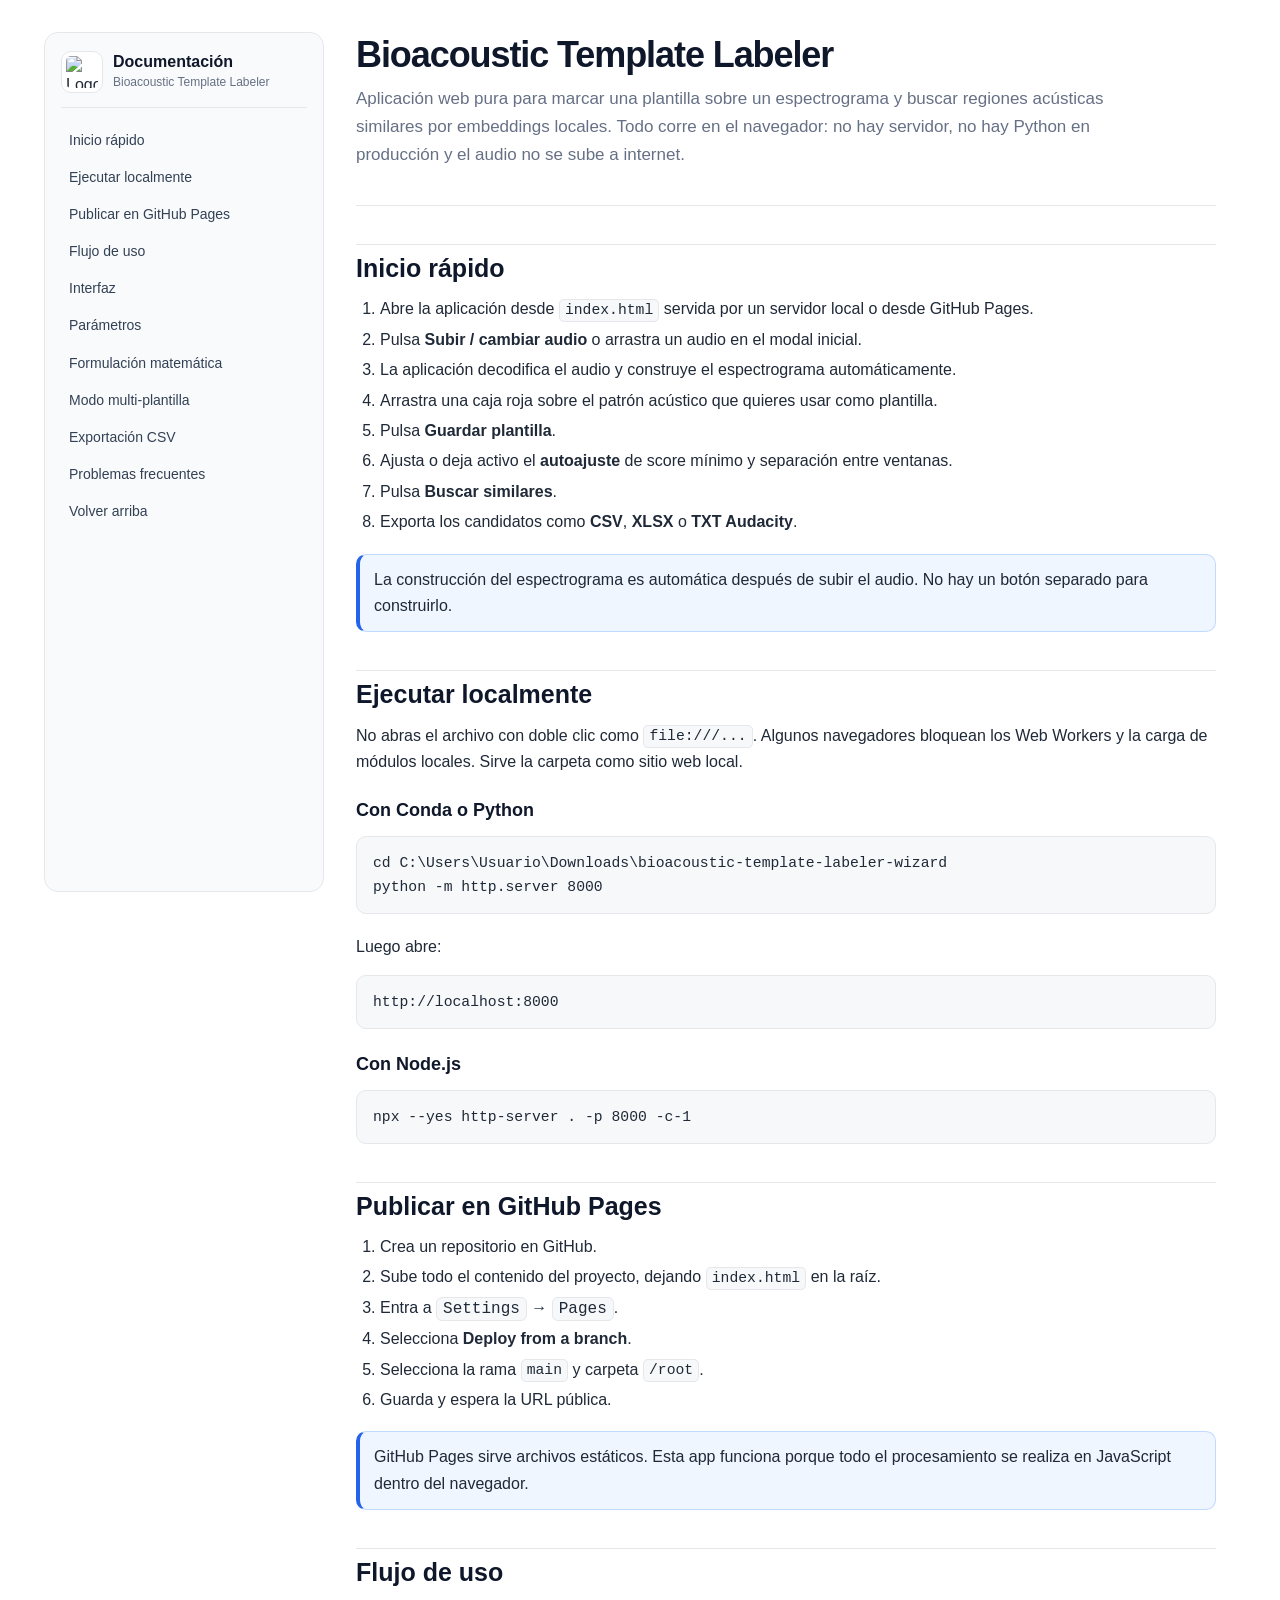
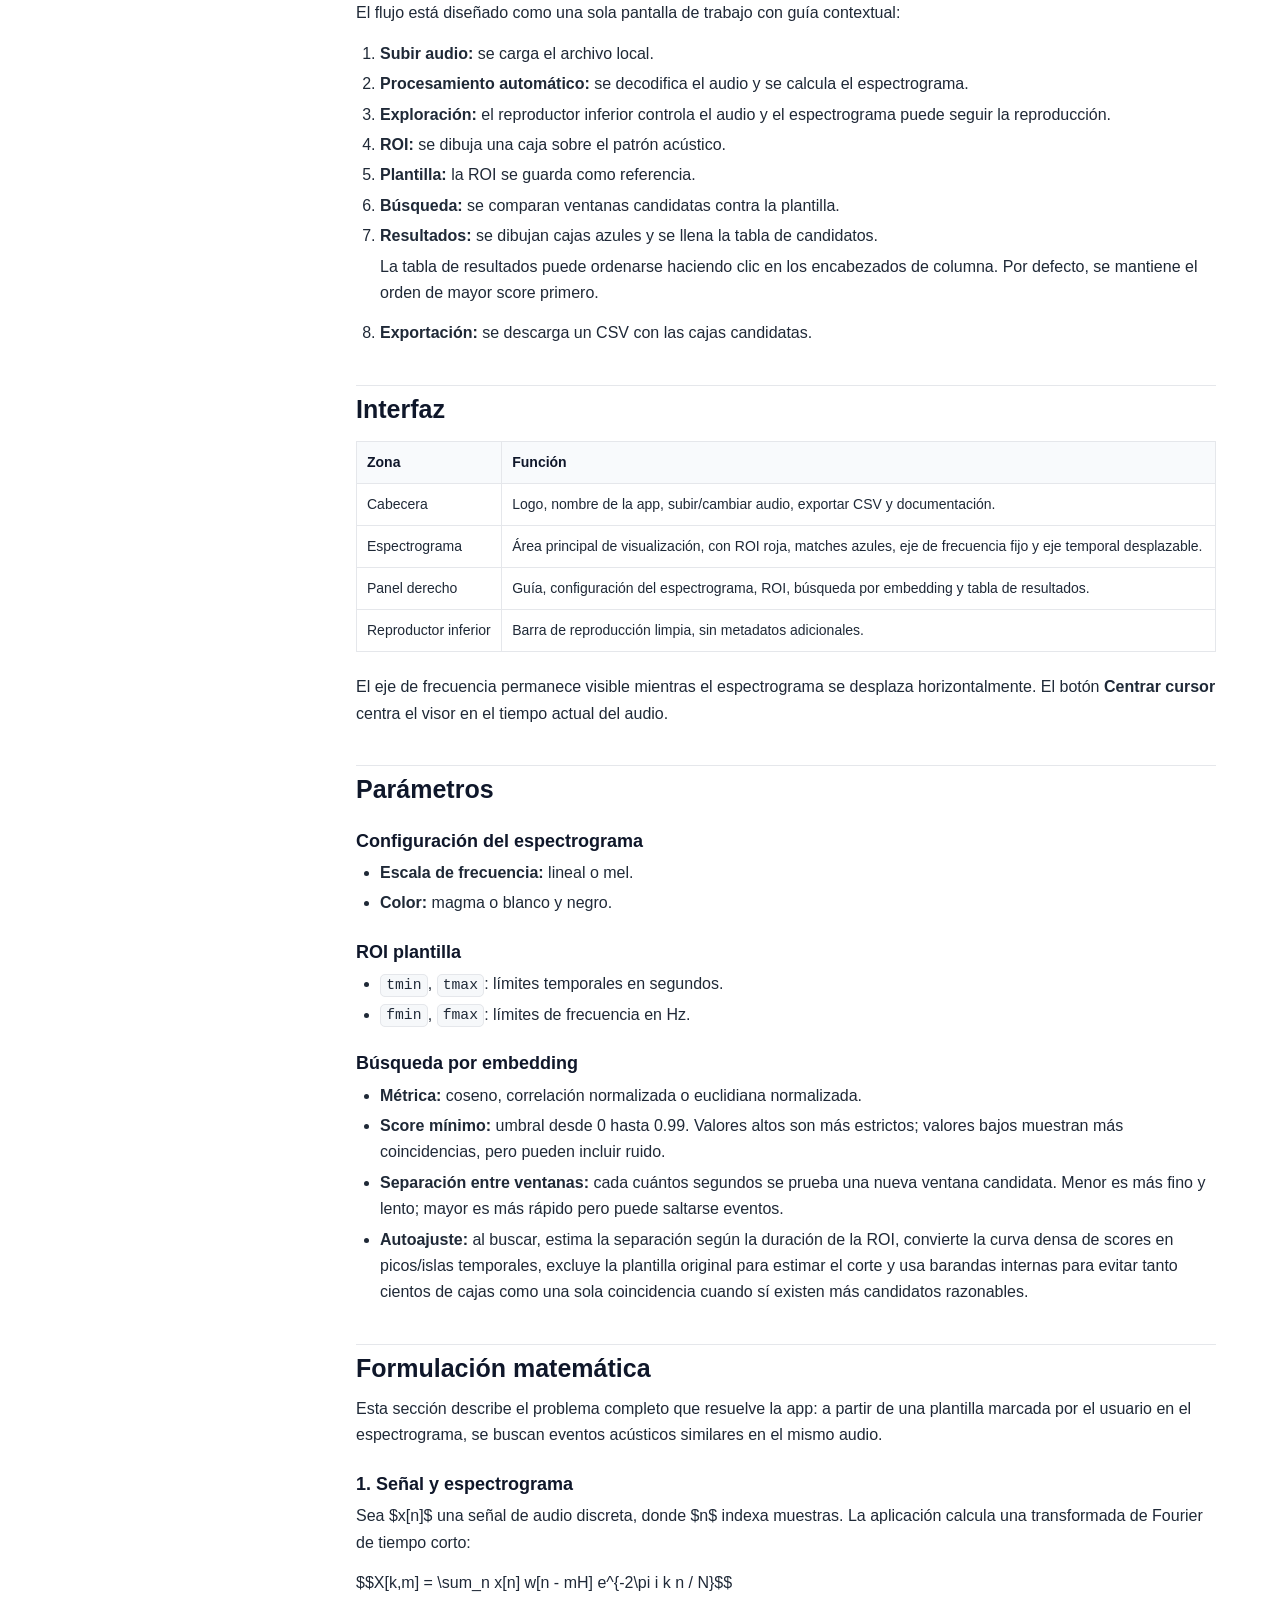
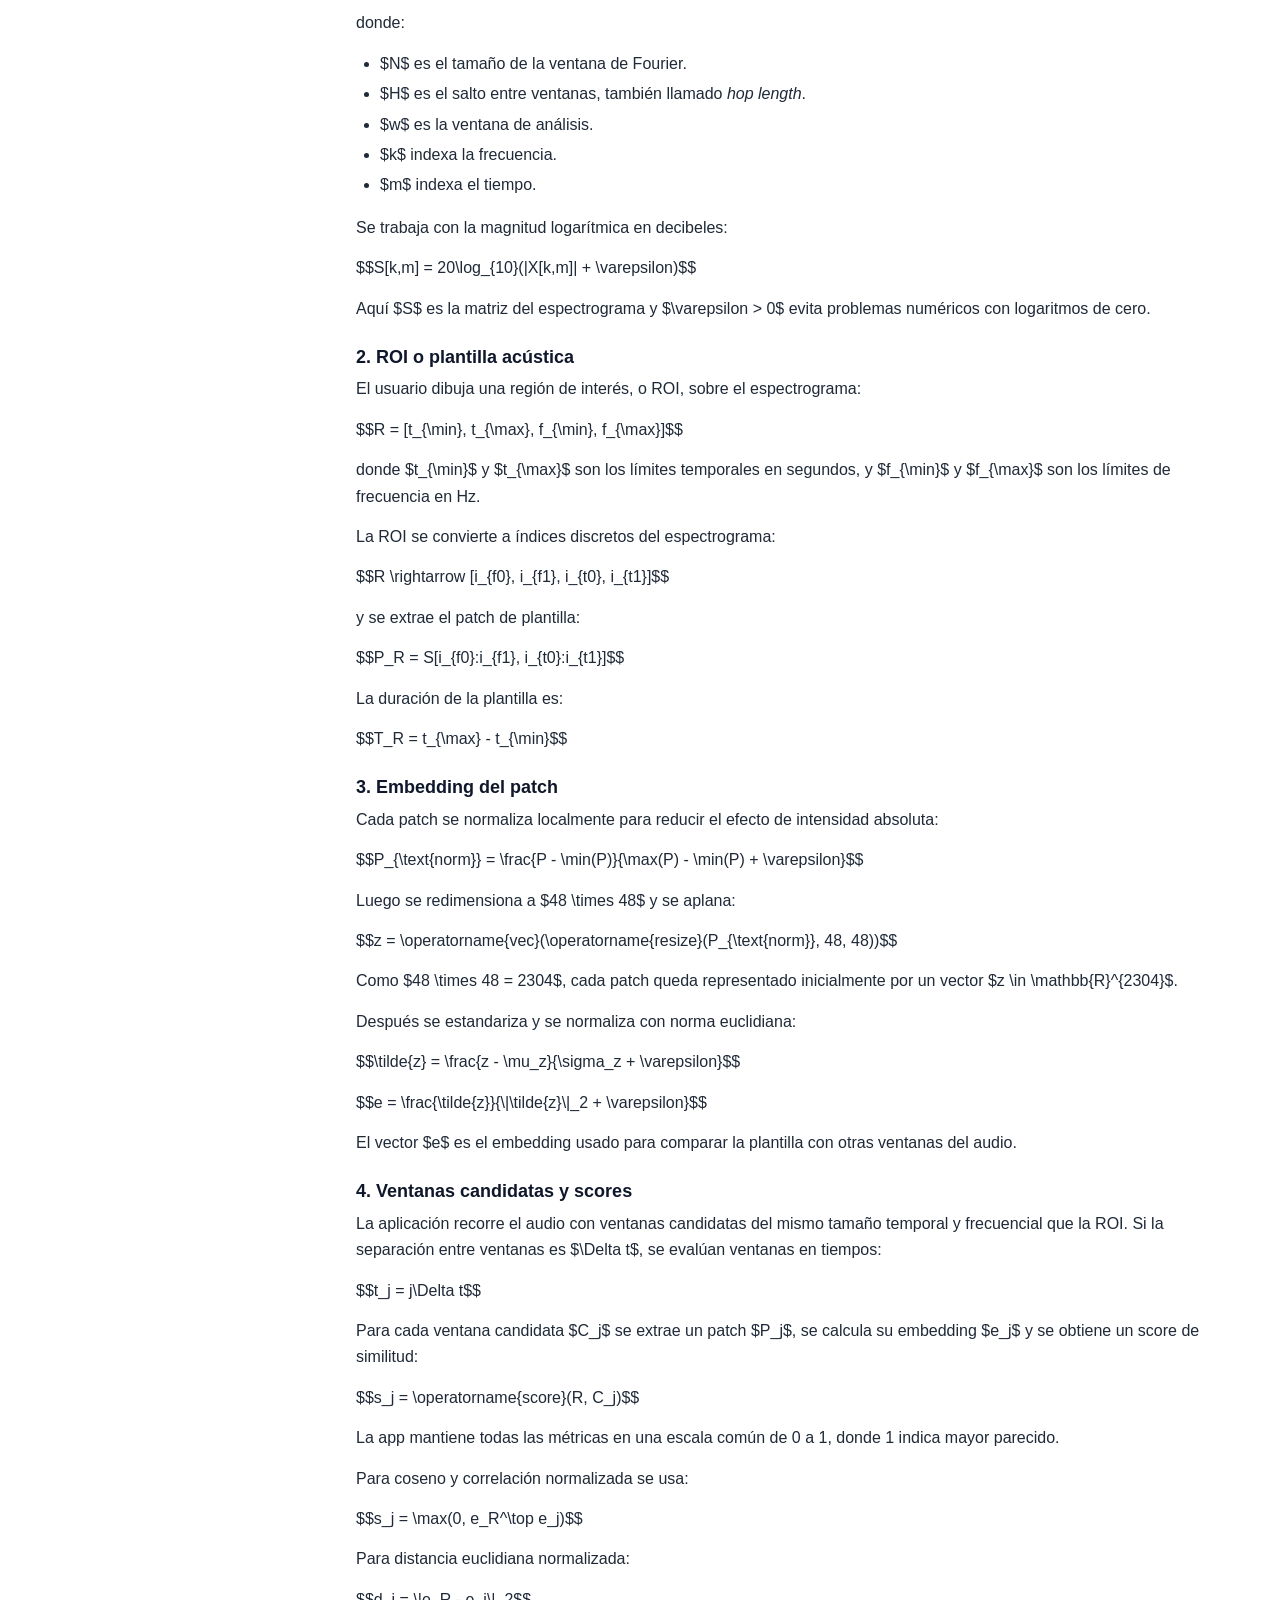
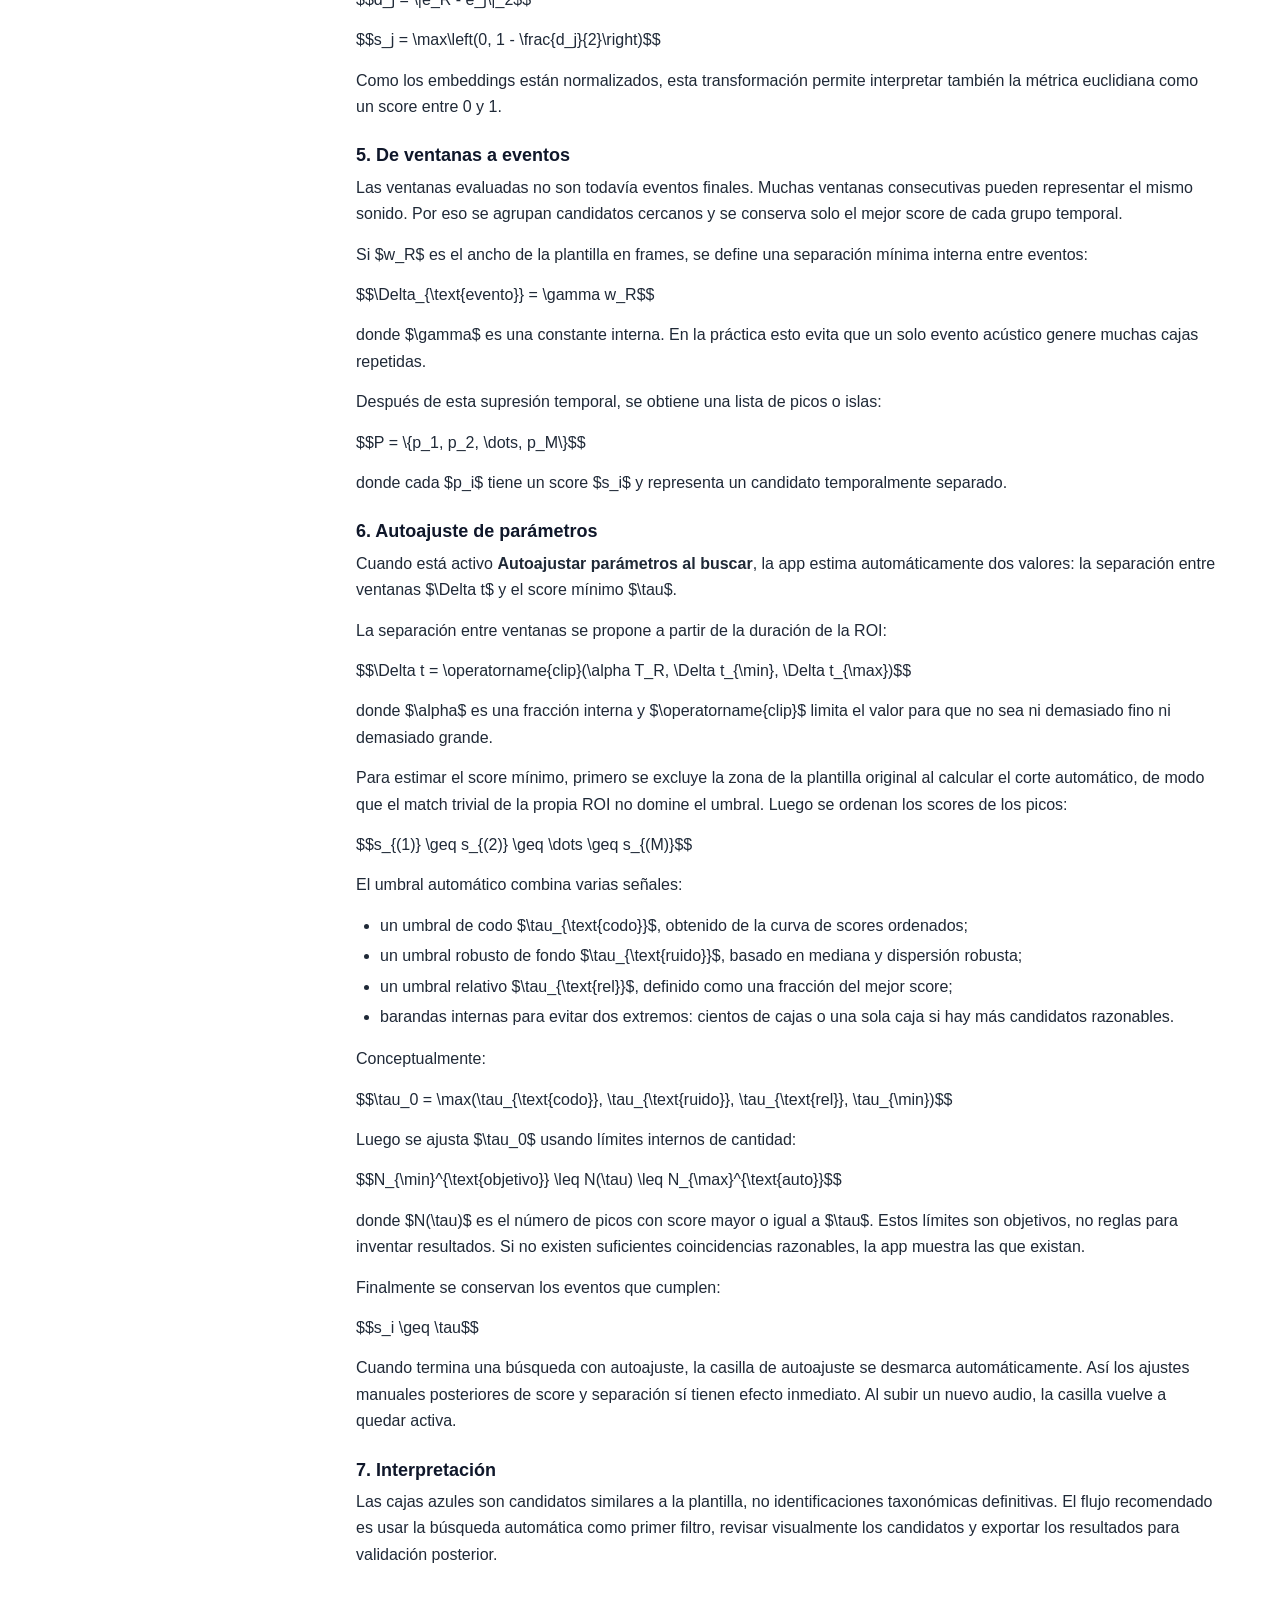
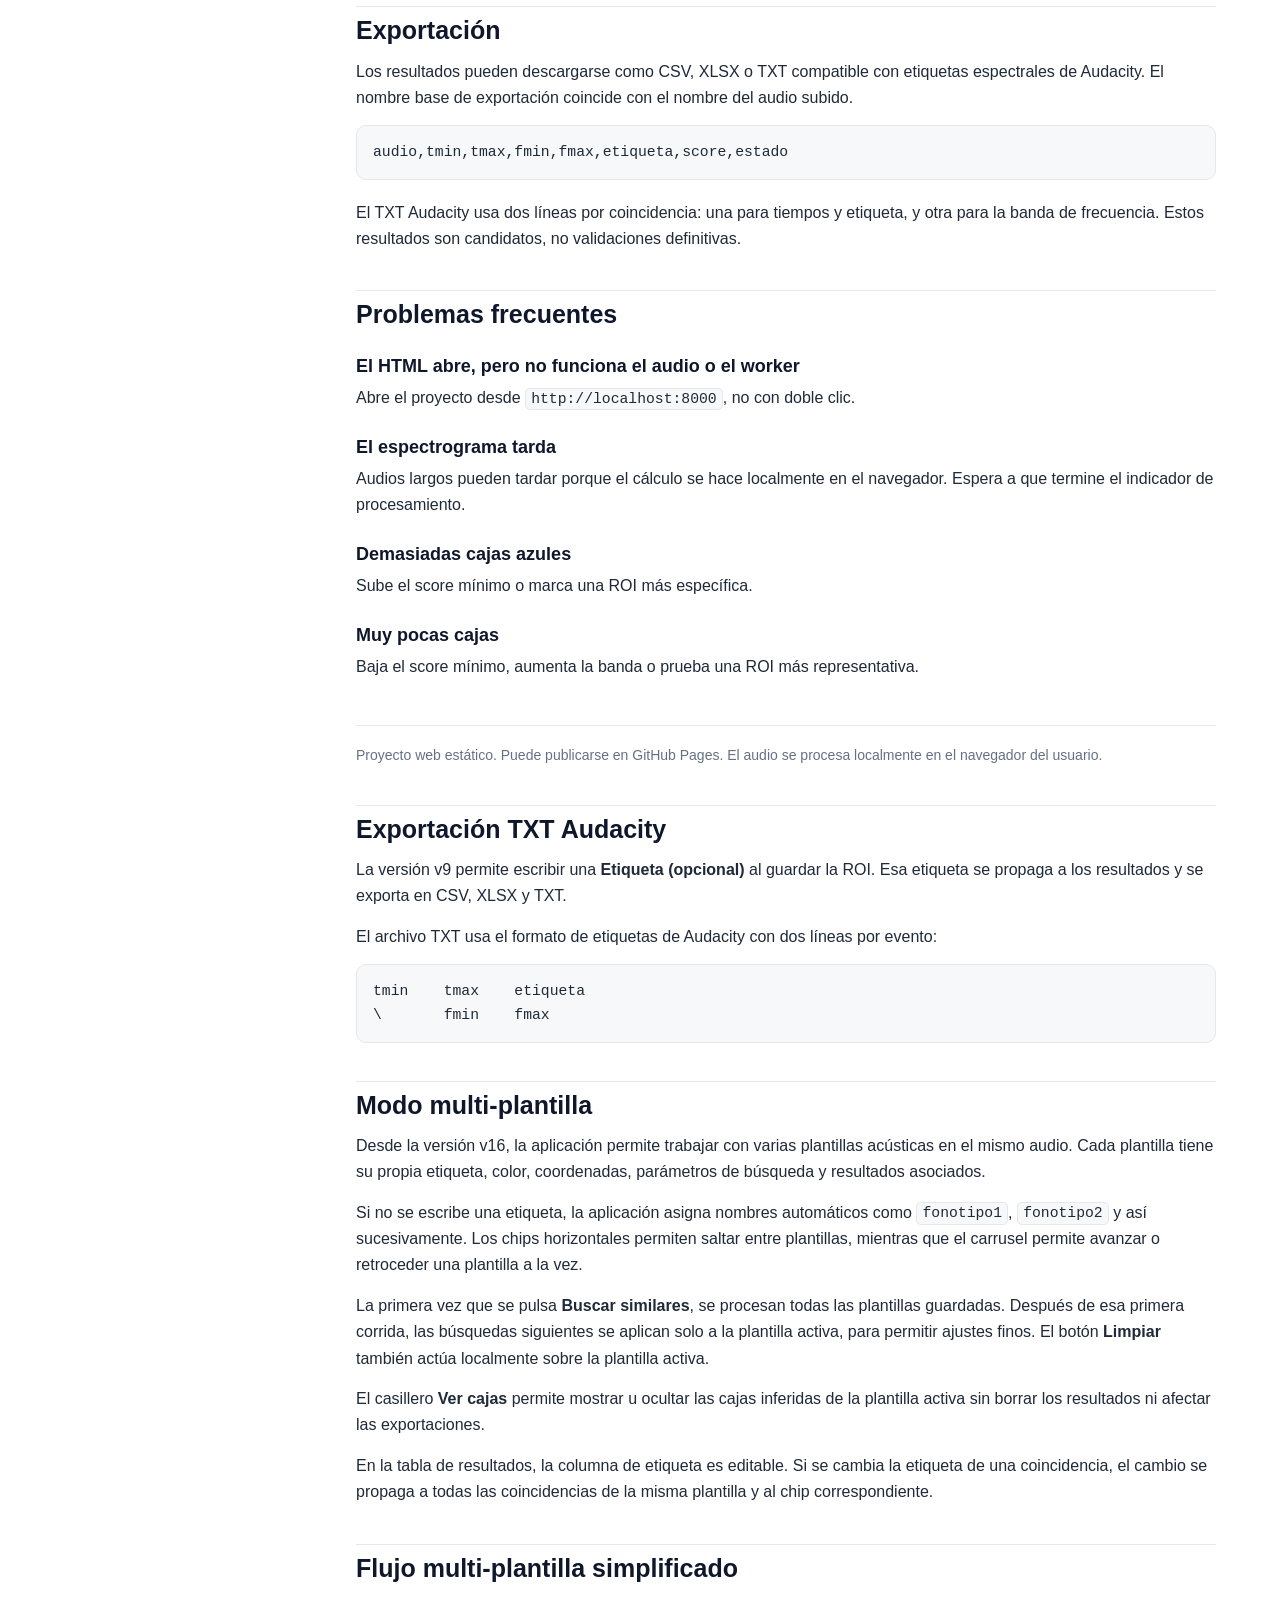
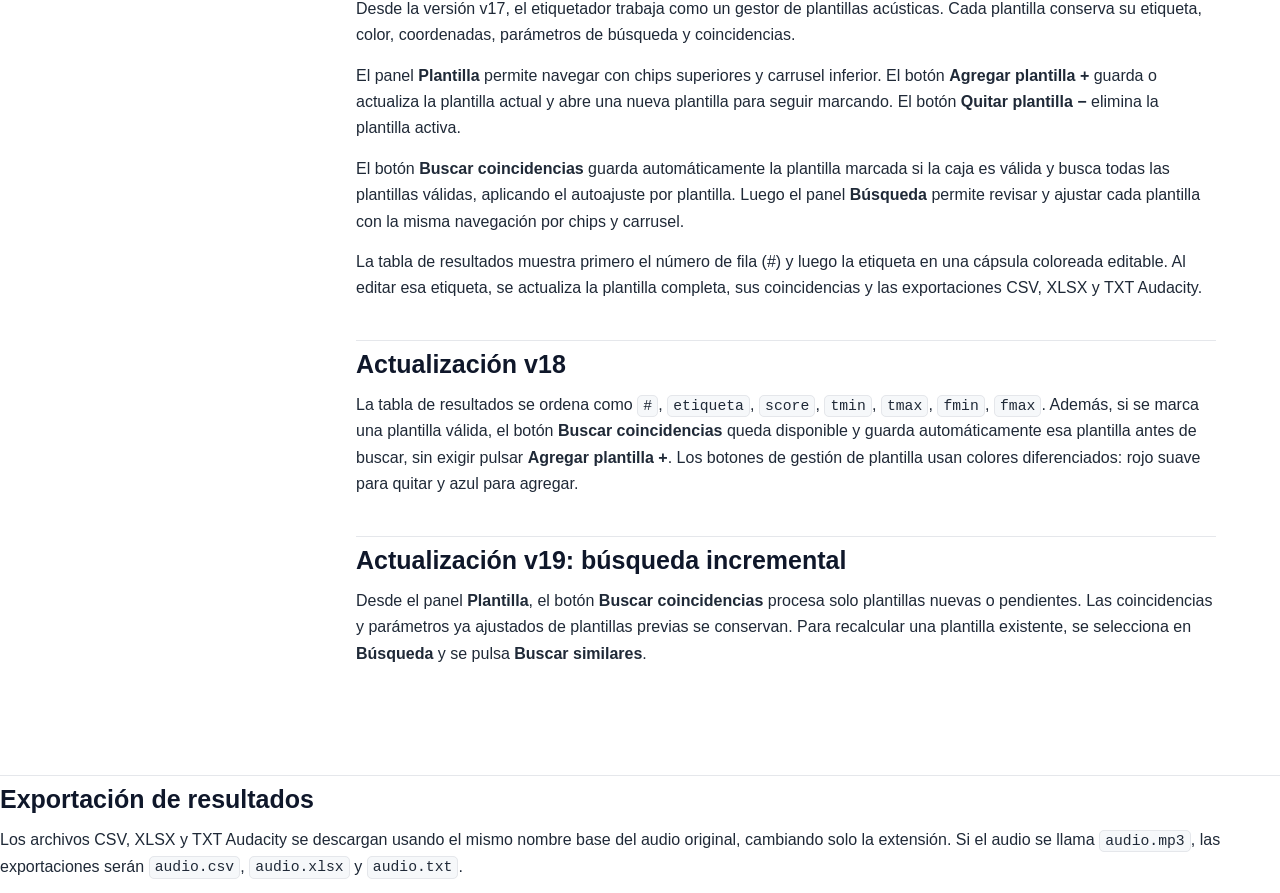
==== documentacion.html @ 29bca34f "Add files via upload Mejora multi-plantilla, exportación y flujo de búsqueda  - Se agrega soporte " ====
<!doctype html>
<html lang="es">
<head>
  <meta charset="utf-8" />
  <meta name="viewport" content="width=device-width, initial-scale=1" />
  <title>Documentación · Bioacoustic Template Labeler</title>
  <style>
    :root {
      --bg: #ffffff;
      --paper: #ffffff;
      --text: #1f2937;
      --muted: #667085;
      --border: #e5e7eb;
      --soft: #f8fafc;
      --code: #f6f8fa;
      --primary: #2563eb;
      --heading: #0f172a;
      --sidebar: #f9fafb;
    }
    * { box-sizing: border-box; }
    html { scroll-behavior: smooth; }
    body {
      margin: 0;
      background: var(--bg);
      color: var(--text);
      font-family: -apple-system, BlinkMacSystemFont, "Segoe UI", Roboto, Helvetica, Arial, sans-serif;
      line-height: 1.65;
    }
    .layout {
      display: grid;
      grid-template-columns: 280px minmax(0, 860px);
      gap: 32px;
      max-width: 1240px;
      margin: 0 auto;
      padding: 32px 24px 56px;
    }
    aside {
      position: sticky;
      top: 20px;
      align-self: start;
      height: calc(100vh - 40px);
      overflow: auto;
      background: var(--sidebar);
      border: 1px solid var(--border);
      border-radius: 14px;
      padding: 18px 16px;
    }
    aside .logo {
      display: flex;
      align-items: center;
      gap: 10px;
      padding-bottom: 14px;
      border-bottom: 1px solid var(--border);
      margin-bottom: 14px;
    }
    aside img { width: 42px; height: 42px; object-fit: contain; background: white; border-radius: 10px; border: 1px solid var(--border); padding: 4px; }
    aside strong { display: block; color: var(--heading); line-height: 1.2; }
    aside span { display: block; color: var(--muted); font-size: 12px; margin-top: 2px; }
    nav a {
      display: block;
      padding: 7px 8px;
      color: #334155;
      text-decoration: none;
      border-radius: 8px;
      font-size: 14px;
    }
    nav a:hover { background: #eef2ff; color: var(--primary); }
    main { min-width: 0; }
    .doc-header {
      border-bottom: 1px solid var(--border);
      padding-bottom: 22px;
      margin-bottom: 28px;
    }
    h1, h2, h3 { color: var(--heading); line-height: 1.25; }
    h1 { font-size: 36px; margin: 0 0 8px; letter-spacing: -0.03em; }
    h2 { font-size: 25px; margin: 38px 0 12px; padding-top: 8px; border-top: 1px solid var(--border); }
    h3 { font-size: 18px; margin: 24px 0 8px; }
    p { margin: 0 0 14px; }
    .lead { color: var(--muted); font-size: 17px; max-width: 780px; }
    .note {
      background: #eff6ff;
      border: 1px solid #bfdbfe;
      border-left: 4px solid var(--primary);
      padding: 12px 14px;
      border-radius: 10px;
      margin: 18px 0;
    }
    .warn {
      background: #fff7ed;
      border: 1px solid #fed7aa;
      border-left: 4px solid #f97316;
      padding: 12px 14px;
      border-radius: 10px;
      margin: 18px 0;
    }
    code {
      background: var(--code);
      border: 1px solid var(--border);
      border-radius: 5px;
      padding: 0.15em 0.35em;
      font-family: ui-monospace, SFMono-Regular, Menlo, Consolas, "Liberation Mono", monospace;
      font-size: 0.92em;
    }
    pre {
      background: var(--code);
      border: 1px solid var(--border);
      border-radius: 10px;
      padding: 14px 16px;
      overflow: auto;
      margin: 14px 0 20px;
    }
    pre code { border: none; background: transparent; padding: 0; }
    ul, ol { padding-left: 24px; margin: 8px 0 16px; }
    li { margin: 4px 0; }
    table { width: 100%; border-collapse: collapse; margin: 16px 0 22px; font-size: 14px; }
    th, td { border: 1px solid var(--border); padding: 9px 10px; text-align: left; vertical-align: top; }
    th { background: var(--soft); color: var(--heading); }
    .kbd { font-family: ui-monospace, SFMono-Regular, Menlo, Consolas, monospace; background: var(--code); border: 1px solid var(--border); padding: 2px 6px; border-radius: 6px; }
    .footer { margin-top: 44px; padding-top: 18px; border-top: 1px solid var(--border); color: var(--muted); font-size: 14px; }
    @media (max-width: 980px) {
      .layout { grid-template-columns: 1fr; padding: 20px 16px 42px; }
      aside { position: relative; top: auto; height: auto; }
      h1 { font-size: 30px; }
    }
  </style>
  <script>
    window.MathJax = { tex: { inlineMath: [['$', '$']], displayMath: [['$$', '$$']] } };
  </script>
  <script defer src="https://cdn.jsdelivr.net/npm/mathjax@3/es5/tex-chtml.js"></script>
</head>
<body>
  <div class="layout">
    <aside>
      <div class="logo">
        <img src="https://jocotoco.org.ec/dct/tmp_adjuntos/noEn/000/073/MatrizDatos_1757014841Logo-jocotoco2025.svg" alt="Logo Jocotoco">
        <div>
          <strong>Documentación</strong>
          <span>Bioacoustic Template Labeler</span>
        </div>
      </div>
      <nav>
        <a href="#inicio">Inicio rápido</a>
        <a href="#ejecutar-local">Ejecutar localmente</a>
        <a href="#github-pages">Publicar en GitHub Pages</a>
        <a href="#flujo">Flujo de uso</a>
        <a href="#interfaz">Interfaz</a>
        <a href="#parametros">Parámetros</a>
        <a href="#matematica">Formulación matemática</a>
        <a href="#multiplantilla">Modo multi-plantilla</a>
        <a href="#exportacion">Exportación CSV</a>
        <a href="#problemas">Problemas frecuentes</a>
        <a href="#arriba">Volver arriba</a>
      </nav>
    </aside>

    <main id="arriba">
      <header class="doc-header">
        <h1>Bioacoustic Template Labeler</h1>
        <p class="lead">Aplicación web pura para marcar una plantilla sobre un espectrograma y buscar regiones acústicas similares por embeddings locales. Todo corre en el navegador: no hay servidor, no hay Python en producción y el audio no se sube a internet.</p>
      </header>

      <section id="inicio">
        <h2>Inicio rápido</h2>
        <ol>
          <li>Abre la aplicación desde <code>index.html</code> servida por un servidor local o desde GitHub Pages.</li>
          <li>Pulsa <strong>Subir / cambiar audio</strong> o arrastra un audio en el modal inicial.</li>
          <li>La aplicación decodifica el audio y construye el espectrograma automáticamente.</li>
          <li>Arrastra una caja roja sobre el patrón acústico que quieres usar como plantilla.</li>
          <li>Pulsa <strong>Guardar plantilla</strong>.</li>
          <li>Ajusta o deja activo el <strong>autoajuste</strong> de score mínimo y separación entre ventanas.</li>
          <li>Pulsa <strong>Buscar similares</strong>.</li>
          <li>Exporta los candidatos como <strong>CSV</strong>, <strong>XLSX</strong> o <strong>TXT Audacity</strong>.</li>
        </ol>
        <div class="note">La construcción del espectrograma es automática después de subir el audio. No hay un botón separado para construirlo.</div>
      </section>

      <section id="ejecutar-local">
        <h2>Ejecutar localmente</h2>
        <p>No abras el archivo con doble clic como <code>file:///...</code>. Algunos navegadores bloquean los Web Workers y la carga de módulos locales. Sirve la carpeta como sitio web local.</p>
        <h3>Con Conda o Python</h3>
        <pre><code>cd C:\Users\Usuario\Downloads\bioacoustic-template-labeler-wizard
python -m http.server 8000</code></pre>
        <p>Luego abre:</p>
        <pre><code>http://localhost:8000</code></pre>
        <h3>Con Node.js</h3>
        <pre><code>npx --yes http-server . -p 8000 -c-1</code></pre>
      </section>

      <section id="github-pages">
        <h2>Publicar en GitHub Pages</h2>
        <ol>
          <li>Crea un repositorio en GitHub.</li>
          <li>Sube todo el contenido del proyecto, dejando <code>index.html</code> en la raíz.</li>
          <li>Entra a <span class="kbd">Settings</span> → <span class="kbd">Pages</span>.</li>
          <li>Selecciona <strong>Deploy from a branch</strong>.</li>
          <li>Selecciona la rama <code>main</code> y carpeta <code>/root</code>.</li>
          <li>Guarda y espera la URL pública.</li>
        </ol>
        <div class="note">GitHub Pages sirve archivos estáticos. Esta app funciona porque todo el procesamiento se realiza en JavaScript dentro del navegador.</div>
      </section>

      <section id="flujo">
        <h2>Flujo de uso</h2>
        <p>El flujo está diseñado como una sola pantalla de trabajo con guía contextual:</p>
        <ol>
          <li><strong>Subir audio:</strong> se carga el archivo local.</li>
          <li><strong>Procesamiento automático:</strong> se decodifica el audio y se calcula el espectrograma.</li>
          <li><strong>Exploración:</strong> el reproductor inferior controla el audio y el espectrograma puede seguir la reproducción.</li>
          <li><strong>ROI:</strong> se dibuja una caja sobre el patrón acústico.</li>
          <li><strong>Plantilla:</strong> la ROI se guarda como referencia.</li>
          <li><strong>Búsqueda:</strong> se comparan ventanas candidatas contra la plantilla.</li>
          <li><strong>Resultados:</strong> se dibujan cajas azules y se llena la tabla de candidatos.</li>
        <p>La tabla de resultados puede ordenarse haciendo clic en los encabezados de columna. Por defecto, se mantiene el orden de mayor score primero.</p>

          <li><strong>Exportación:</strong> se descarga un CSV con las cajas candidatas.</li>
        </ol>
      </section>

      <section id="interfaz">
        <h2>Interfaz</h2>
        <table>
          <thead><tr><th>Zona</th><th>Función</th></tr></thead>
          <tbody>
            <tr><td>Cabecera</td><td>Logo, nombre de la app, subir/cambiar audio, exportar CSV y documentación.</td></tr>
            <tr><td>Espectrograma</td><td>Área principal de visualización, con ROI roja, matches azules, eje de frecuencia fijo y eje temporal desplazable.</td></tr>
            <tr><td>Panel derecho</td><td>Guía, configuración del espectrograma, ROI, búsqueda por embedding y tabla de resultados.</td></tr>
            <tr><td>Reproductor inferior</td><td>Barra de reproducción limpia, sin metadatos adicionales.</td></tr>
          </tbody>
        </table>
        <p>El eje de frecuencia permanece visible mientras el espectrograma se desplaza horizontalmente. El botón <strong>Centrar cursor</strong> centra el visor en el tiempo actual del audio.</p>
      </section>

      <section id="parametros">
        <h2>Parámetros</h2>
        <h3>Configuración del espectrograma</h3>
        <ul>
          <li><strong>Escala de frecuencia:</strong> lineal o mel.</li>
          <li><strong>Color:</strong> magma o blanco y negro.</li>
        </ul>
        <h3>ROI plantilla</h3>
        <ul>
          <li><code>tmin</code>, <code>tmax</code>: límites temporales en segundos.</li>
          <li><code>fmin</code>, <code>fmax</code>: límites de frecuencia en Hz.</li>
        </ul>
        <h3>Búsqueda por embedding</h3>
        <ul>
          <li><strong>Métrica:</strong> coseno, correlación normalizada o euclidiana normalizada.</li>
          <li><strong>Score mínimo:</strong> umbral desde 0 hasta 0.99. Valores altos son más estrictos; valores bajos muestran más coincidencias, pero pueden incluir ruido.</li>
          <li><strong>Separación entre ventanas:</strong> cada cuántos segundos se prueba una nueva ventana candidata. Menor es más fino y lento; mayor es más rápido pero puede saltarse eventos.</li>
          <li><strong>Autoajuste:</strong> al buscar, estima la separación según la duración de la ROI, convierte la curva densa de scores en picos/islas temporales, excluye la plantilla original para estimar el corte y usa barandas internas para evitar tanto cientos de cajas como una sola coincidencia cuando sí existen más candidatos razonables.</li>
        </ul>
      </section>

      <section id="matematica">
        <h2>Formulación matemática</h2>
        <p>Esta sección describe el problema completo que resuelve la app: a partir de una plantilla marcada por el usuario en el espectrograma, se buscan eventos acústicos similares en el mismo audio.</p>

        <h3>1. Señal y espectrograma</h3>
        <p>Sea $x[n]$ una señal de audio discreta, donde $n$ indexa muestras. La aplicación calcula una transformada de Fourier de tiempo corto:</p>
        <p>$$X[k,m] = \sum_n x[n] w[n - mH] e^{-2\pi i k n / N}$$</p>
        <p>donde:</p>
        <ul>
          <li>$N$ es el tamaño de la ventana de Fourier.</li>
          <li>$H$ es el salto entre ventanas, también llamado <em>hop length</em>.</li>
          <li>$w$ es la ventana de análisis.</li>
          <li>$k$ indexa la frecuencia.</li>
          <li>$m$ indexa el tiempo.</li>
        </ul>
        <p>Se trabaja con la magnitud logarítmica en decibeles:</p>
        <p>$$S[k,m] = 20\log_{10}(|X[k,m]| + \varepsilon)$$</p>
        <p>Aquí $S$ es la matriz del espectrograma y $\varepsilon > 0$ evita problemas numéricos con logaritmos de cero.</p>

        <h3>2. ROI o plantilla acústica</h3>
        <p>El usuario dibuja una región de interés, o ROI, sobre el espectrograma:</p>
        <p>$$R = [t_{\min}, t_{\max}, f_{\min}, f_{\max}]$$</p>
        <p>donde $t_{\min}$ y $t_{\max}$ son los límites temporales en segundos, y $f_{\min}$ y $f_{\max}$ son los límites de frecuencia en Hz.</p>
        <p>La ROI se convierte a índices discretos del espectrograma:</p>
        <p>$$R \rightarrow [i_{f0}, i_{f1}, i_{t0}, i_{t1}]$$</p>
        <p>y se extrae el patch de plantilla:</p>
        <p>$$P_R = S[i_{f0}:i_{f1}, i_{t0}:i_{t1}]$$</p>
        <p>La duración de la plantilla es:</p>
        <p>$$T_R = t_{\max} - t_{\min}$$</p>

        <h3>3. Embedding del patch</h3>
        <p>Cada patch se normaliza localmente para reducir el efecto de intensidad absoluta:</p>
        <p>$$P_{\text{norm}} = \frac{P - \min(P)}{\max(P) - \min(P) + \varepsilon}$$</p>
        <p>Luego se redimensiona a $48 \times 48$ y se aplana:</p>
        <p>$$z = \operatorname{vec}(\operatorname{resize}(P_{\text{norm}}, 48, 48))$$</p>
        <p>Como $48 \times 48 = 2304$, cada patch queda representado inicialmente por un vector $z \in \mathbb{R}^{2304}$.</p>
        <p>Después se estandariza y se normaliza con norma euclidiana:</p>
        <p>$$\tilde{z} = \frac{z - \mu_z}{\sigma_z + \varepsilon}$$</p>
        <p>$$e = \frac{\tilde{z}}{\|\tilde{z}\|_2 + \varepsilon}$$</p>
        <p>El vector $e$ es el embedding usado para comparar la plantilla con otras ventanas del audio.</p>

        <h3>4. Ventanas candidatas y scores</h3>
        <p>La aplicación recorre el audio con ventanas candidatas del mismo tamaño temporal y frecuencial que la ROI. Si la separación entre ventanas es $\Delta t$, se evalúan ventanas en tiempos:</p>
        <p>$$t_j = j\Delta t$$</p>
        <p>Para cada ventana candidata $C_j$ se extrae un patch $P_j$, se calcula su embedding $e_j$ y se obtiene un score de similitud:</p>
        <p>$$s_j = \operatorname{score}(R, C_j)$$</p>
        <p>La app mantiene todas las métricas en una escala común de 0 a 1, donde 1 indica mayor parecido.</p>
        <p>Para coseno y correlación normalizada se usa:</p>
        <p>$$s_j = \max(0, e_R^\top e_j)$$</p>
        <p>Para distancia euclidiana normalizada:</p>
        <p>$$d_j = \|e_R - e_j\|_2$$</p>
        <p>$$s_j = \max\left(0, 1 - \frac{d_j}{2}\right)$$</p>
        <p>Como los embeddings están normalizados, esta transformación permite interpretar también la métrica euclidiana como un score entre 0 y 1.</p>

        <h3>5. De ventanas a eventos</h3>
        <p>Las ventanas evaluadas no son todavía eventos finales. Muchas ventanas consecutivas pueden representar el mismo sonido. Por eso se agrupan candidatos cercanos y se conserva solo el mejor score de cada grupo temporal.</p>
        <p>Si $w_R$ es el ancho de la plantilla en frames, se define una separación mínima interna entre eventos:</p>
        <p>$$\Delta_{\text{evento}} = \gamma w_R$$</p>
        <p>donde $\gamma$ es una constante interna. En la práctica esto evita que un solo evento acústico genere muchas cajas repetidas.</p>
        <p>Después de esta supresión temporal, se obtiene una lista de picos o islas:</p>
        <p>$$P = \{p_1, p_2, \dots, p_M\}$$</p>
        <p>donde cada $p_i$ tiene un score $s_i$ y representa un candidato temporalmente separado.</p>

        <h3>6. Autoajuste de parámetros</h3>
        <p>Cuando está activo <strong>Autoajustar parámetros al buscar</strong>, la app estima automáticamente dos valores: la separación entre ventanas $\Delta t$ y el score mínimo $\tau$.</p>
        <p>La separación entre ventanas se propone a partir de la duración de la ROI:</p>
        <p>$$\Delta t = \operatorname{clip}(\alpha T_R, \Delta t_{\min}, \Delta t_{\max})$$</p>
        <p>donde $\alpha$ es una fracción interna y $\operatorname{clip}$ limita el valor para que no sea ni demasiado fino ni demasiado grande.</p>
        <p>Para estimar el score mínimo, primero se excluye la zona de la plantilla original al calcular el corte automático, de modo que el match trivial de la propia ROI no domine el umbral. Luego se ordenan los scores de los picos:</p>
        <p>$$s_{(1)} \geq s_{(2)} \geq \dots \geq s_{(M)}$$</p>
        <p>El umbral automático combina varias señales:</p>
        <ul>
          <li>un umbral de codo $\tau_{\text{codo}}$, obtenido de la curva de scores ordenados;</li>
          <li>un umbral robusto de fondo $\tau_{\text{ruido}}$, basado en mediana y dispersión robusta;</li>
          <li>un umbral relativo $\tau_{\text{rel}}$, definido como una fracción del mejor score;</li>
          <li>barandas internas para evitar dos extremos: cientos de cajas o una sola caja si hay más candidatos razonables.</li>
        </ul>
        <p>Conceptualmente:</p>
        <p>$$\tau_0 = \max(\tau_{\text{codo}}, \tau_{\text{ruido}}, \tau_{\text{rel}}, \tau_{\min})$$</p>
        <p>Luego se ajusta $\tau_0$ usando límites internos de cantidad:</p>
        <p>$$N_{\min}^{\text{objetivo}} \leq N(\tau) \leq N_{\max}^{\text{auto}}$$</p>
        <p>donde $N(\tau)$ es el número de picos con score mayor o igual a $\tau$. Estos límites son objetivos, no reglas para inventar resultados. Si no existen suficientes coincidencias razonables, la app muestra las que existan.</p>
        <p>Finalmente se conservan los eventos que cumplen:</p>
        <p>$$s_i \geq \tau$$</p>
        <p>Cuando termina una búsqueda con autoajuste, la casilla de autoajuste se desmarca automáticamente. Así los ajustes manuales posteriores de score y separación sí tienen efecto inmediato. Al subir un nuevo audio, la casilla vuelve a quedar activa.</p>

        <h3>7. Interpretación</h3>
        <p>Las cajas azules son candidatos similares a la plantilla, no identificaciones taxonómicas definitivas. El flujo recomendado es usar la búsqueda automática como primer filtro, revisar visualmente los candidatos y exportar los resultados para validación posterior.</p>
      </section>

      <section id="exportacion">
        <h2>Exportación</h2>
        <p>Los resultados pueden descargarse como CSV, XLSX o TXT compatible con etiquetas espectrales de Audacity. El nombre base de exportación coincide con el nombre del audio subido.</p>
        <pre><code>audio,tmin,tmax,fmin,fmax,etiqueta,score,estado</code></pre>
        <p>El TXT Audacity usa dos líneas por coincidencia: una para tiempos y etiqueta, y otra para la banda de frecuencia. Estos resultados son candidatos, no validaciones definitivas.</p>
      </section>

      <section id="problemas">
        <h2>Problemas frecuentes</h2>
        <h3>El HTML abre, pero no funciona el audio o el worker</h3>
        <p>Abre el proyecto desde <code>http://localhost:8000</code>, no con doble clic.</p>
        <h3>El espectrograma tarda</h3>
        <p>Audios largos pueden tardar porque el cálculo se hace localmente en el navegador. Espera a que termine el indicador de procesamiento.</p>
        <h3>Demasiadas cajas azules</h3>
        <p>Sube el score mínimo o marca una ROI más específica.</p>
        <h3>Muy pocas cajas</h3>
        <p>Baja el score mínimo, aumenta la banda o prueba una ROI más representativa.</p>
      </section>

      <p class="footer">Proyecto web estático. Puede publicarse en GitHub Pages. El audio se procesa localmente en el navegador del usuario.</p>
    
<section id="exportacion-audacity">
  <h2>Exportación TXT Audacity</h2>
  <p>La versión v9 permite escribir una <strong>Etiqueta (opcional)</strong> al guardar la ROI. Esa etiqueta se propaga a los resultados y se exporta en CSV, XLSX y TXT.</p>
  <p>El archivo TXT usa el formato de etiquetas de Audacity con dos líneas por evento:</p>
  <pre><code>tmin	tmax	etiqueta
\	fmin	fmax</code></pre>
</section>


<section id="multiplantilla"><h2>Modo multi-plantilla</h2><p>Desde la versión v16, la aplicación permite trabajar con varias plantillas acústicas en el mismo audio. Cada plantilla tiene su propia etiqueta, color, coordenadas, parámetros de búsqueda y resultados asociados.</p><p>Si no se escribe una etiqueta, la aplicación asigna nombres automáticos como <code>fonotipo1</code>, <code>fonotipo2</code> y así sucesivamente. Los chips horizontales permiten saltar entre plantillas, mientras que el carrusel permite avanzar o retroceder una plantilla a la vez.</p><p>La primera vez que se pulsa <strong>Buscar similares</strong>, se procesan todas las plantillas guardadas. Después de esa primera corrida, las búsquedas siguientes se aplican solo a la plantilla activa, para permitir ajustes finos. El botón <strong>Limpiar</strong> también actúa localmente sobre la plantilla activa.</p><p>El casillero <strong>Ver cajas</strong> permite mostrar u ocultar las cajas inferidas de la plantilla activa sin borrar los resultados ni afectar las exportaciones.</p><p>En la tabla de resultados, la columna de etiqueta es editable. Si se cambia la etiqueta de una coincidencia, el cambio se propaga a todas las coincidencias de la misma plantilla y al chip correspondiente.</p></section>

<section id="v17-multiplantilla-simplificado">
  <h2>Flujo multi-plantilla simplificado</h2>
  <p>Desde la versión v17, el etiquetador trabaja como un gestor de plantillas acústicas. Cada plantilla conserva su etiqueta, color, coordenadas, parámetros de búsqueda y coincidencias.</p>
  <p>El panel <strong>Plantilla</strong> permite navegar con chips superiores y carrusel inferior. El botón <strong>Agregar plantilla +</strong> guarda o actualiza la plantilla actual y abre una nueva plantilla para seguir marcando. El botón <strong>Quitar plantilla −</strong> elimina la plantilla activa.</p>
  <p>El botón <strong>Buscar coincidencias</strong> guarda automáticamente la plantilla marcada si la caja es válida y busca todas las plantillas válidas, aplicando el autoajuste por plantilla. Luego el panel <strong>Búsqueda</strong> permite revisar y ajustar cada plantilla con la misma navegación por chips y carrusel.</p>
  <p>La tabla de resultados muestra primero el número de fila (#) y luego la etiqueta en una cápsula coloreada editable. Al editar esa etiqueta, se actualiza la plantilla completa, sus coincidencias y las exportaciones CSV, XLSX y TXT Audacity.</p>
</section>

<section id="v18"><h2>Actualización v18</h2><p>La tabla de resultados se ordena como <code>#</code>, <code>etiqueta</code>, <code>score</code>, <code>tmin</code>, <code>tmax</code>, <code>fmin</code>, <code>fmax</code>. Además, si se marca una plantilla válida, el botón <strong>Buscar coincidencias</strong> queda disponible y guarda automáticamente esa plantilla antes de buscar, sin exigir pulsar <strong>Agregar plantilla +</strong>. Los botones de gestión de plantilla usan colores diferenciados: rojo suave para quitar y azul para agregar.</p></section>
<section id="v19"><h2>Actualización v19: búsqueda incremental</h2><p>Desde el panel <strong>Plantilla</strong>, el botón <strong>Buscar coincidencias</strong> procesa solo plantillas nuevas o pendientes. Las coincidencias y parámetros ya ajustados de plantillas previas se conservan. Para recalcular una plantilla existente, se selecciona en <strong>Búsqueda</strong> y se pulsa <strong>Buscar similares</strong>.</p></section></main>
  </div>
<section><h2>Exportación de resultados</h2><p>Los archivos CSV, XLSX y TXT Audacity se descargan usando el mismo nombre base del audio original, cambiando solo la extensión. Si el audio se llama <code>audio.mp3</code>, las exportaciones serán <code>audio.csv</code>, <code>audio.xlsx</code> y <code>audio.txt</code>.</p></section>
</body>
</html>
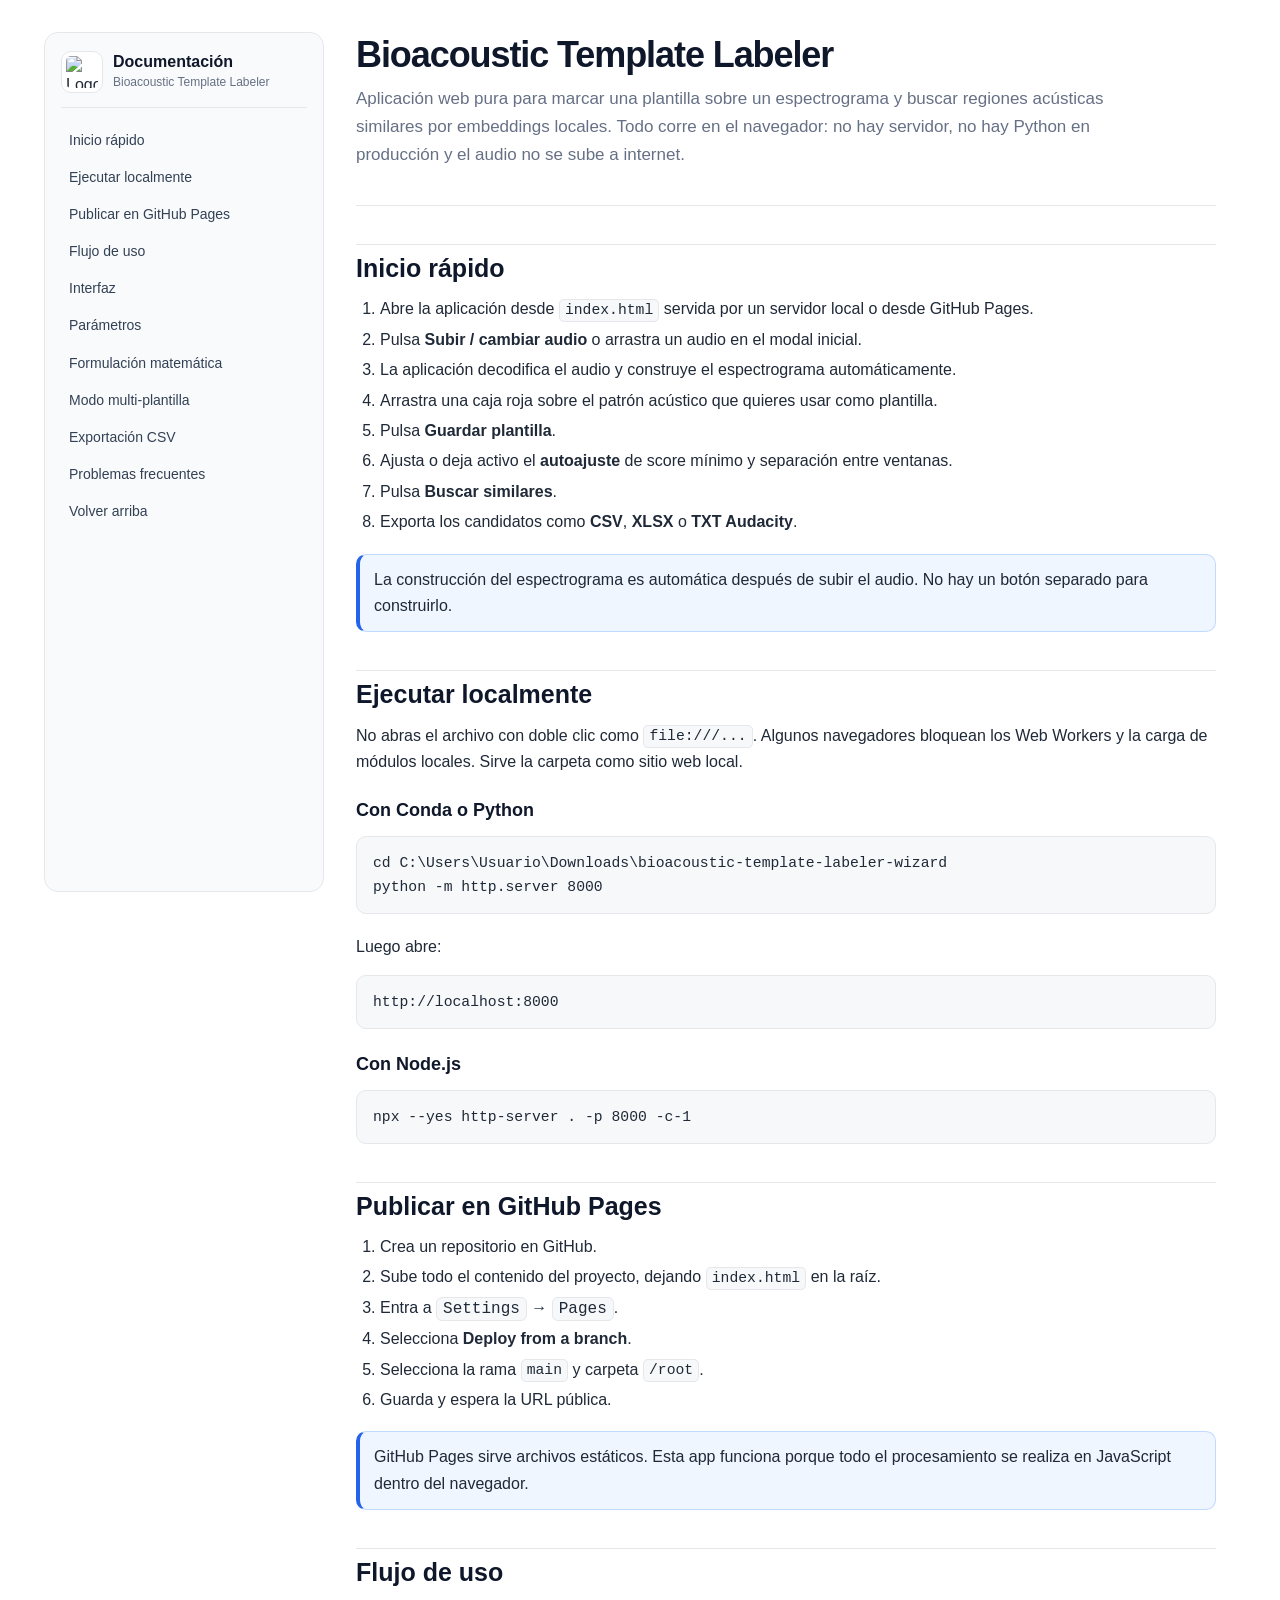
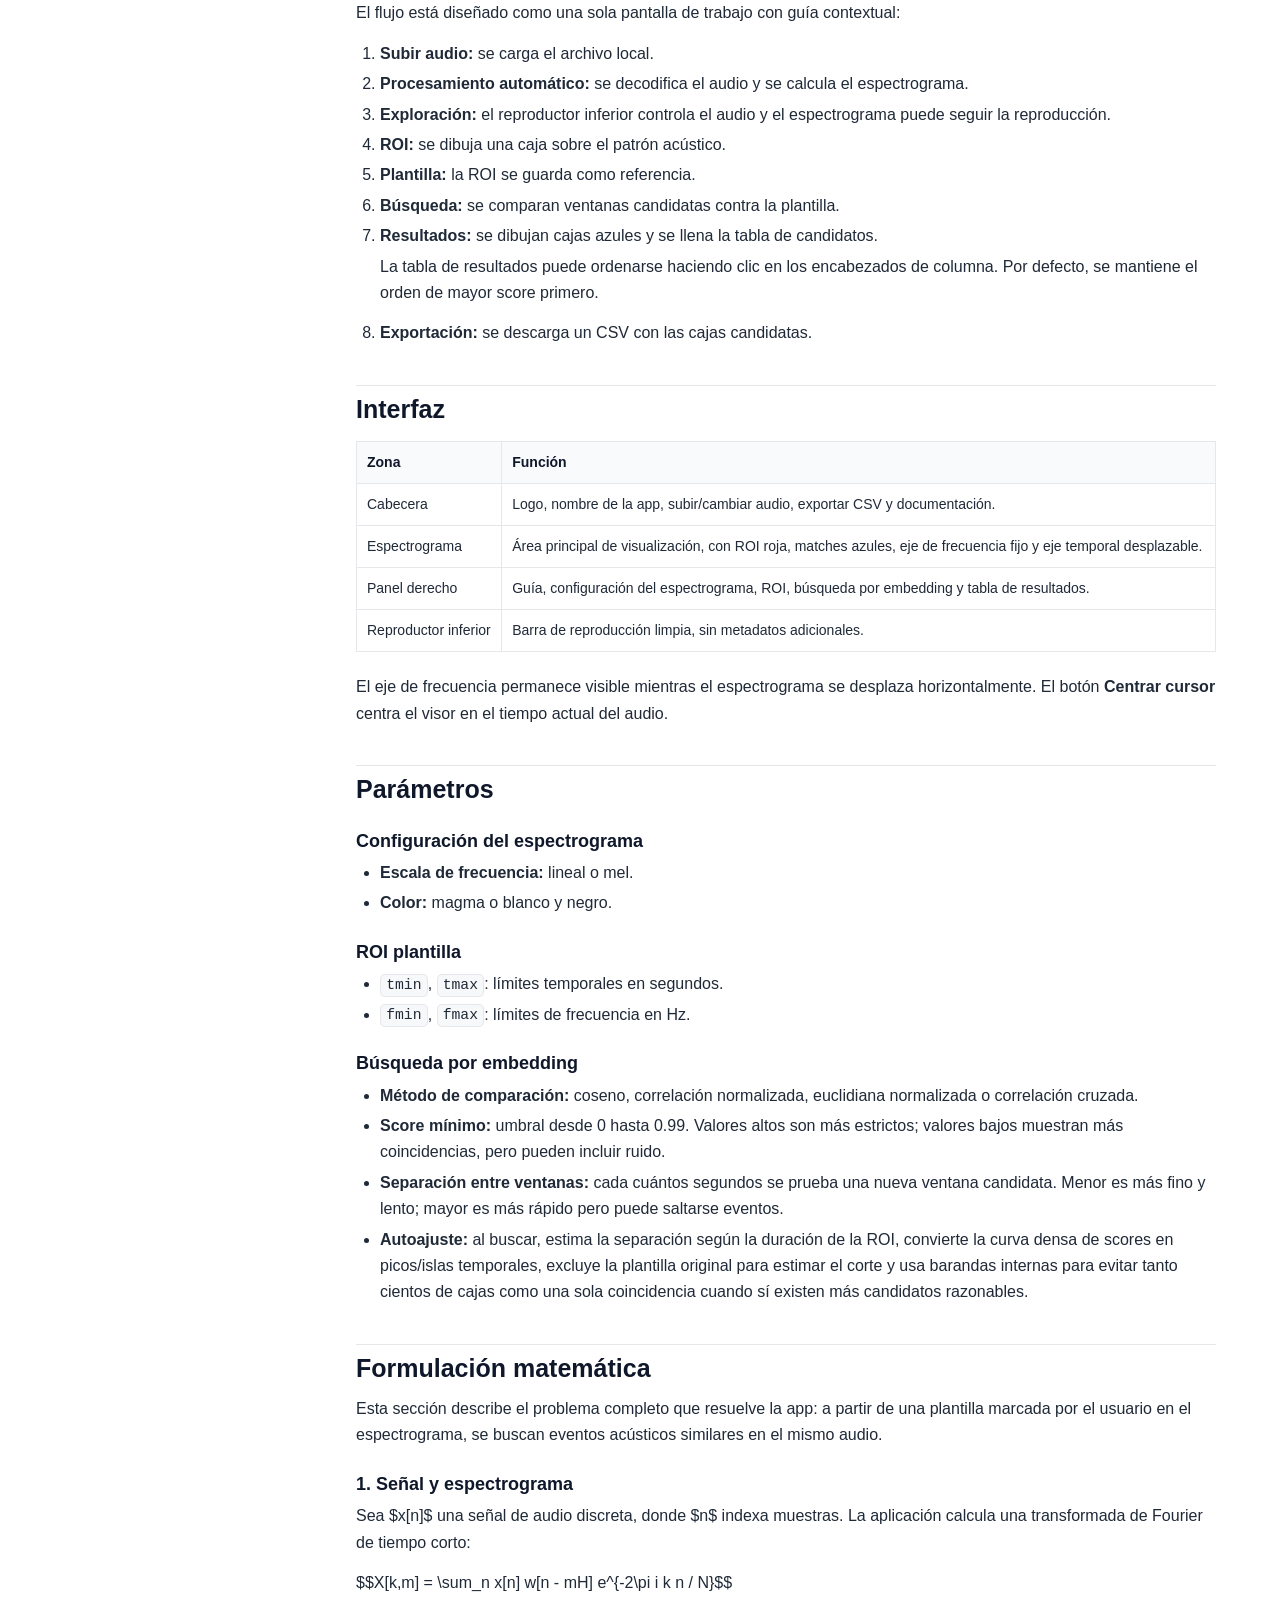
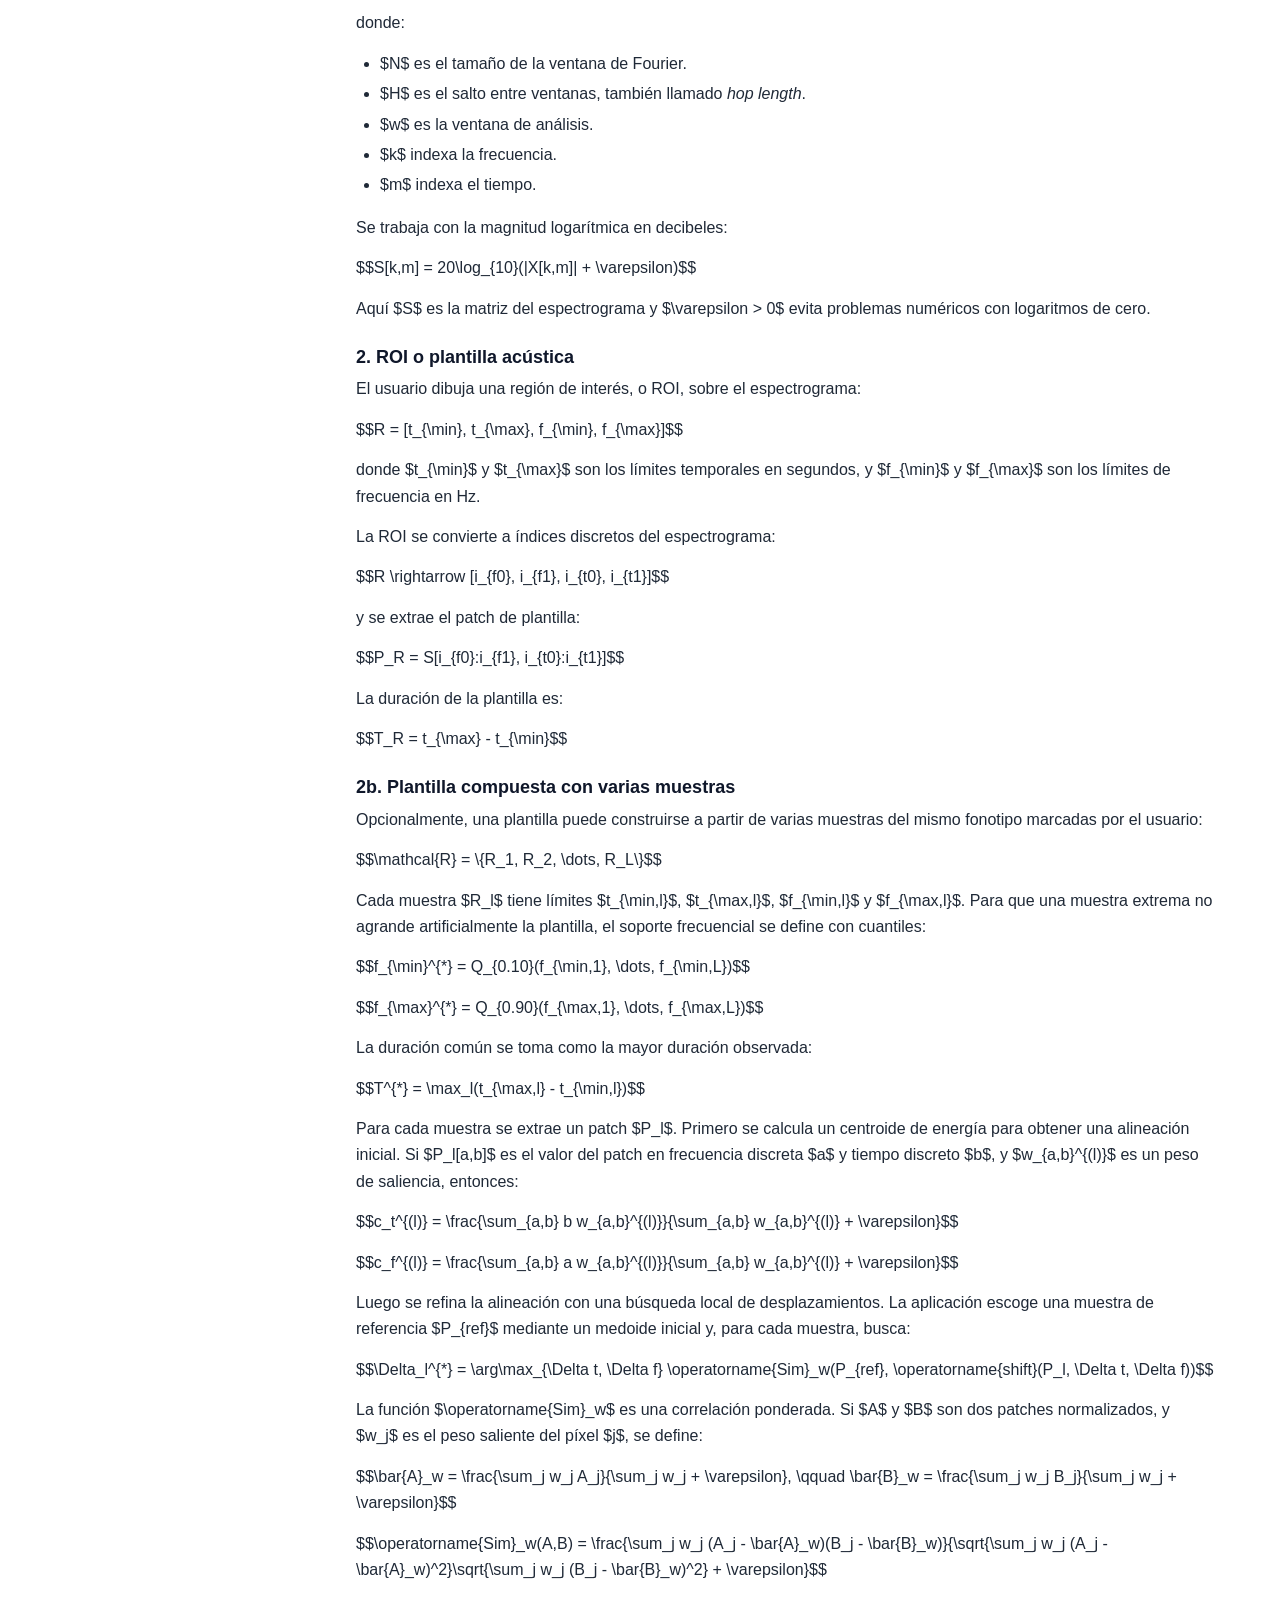
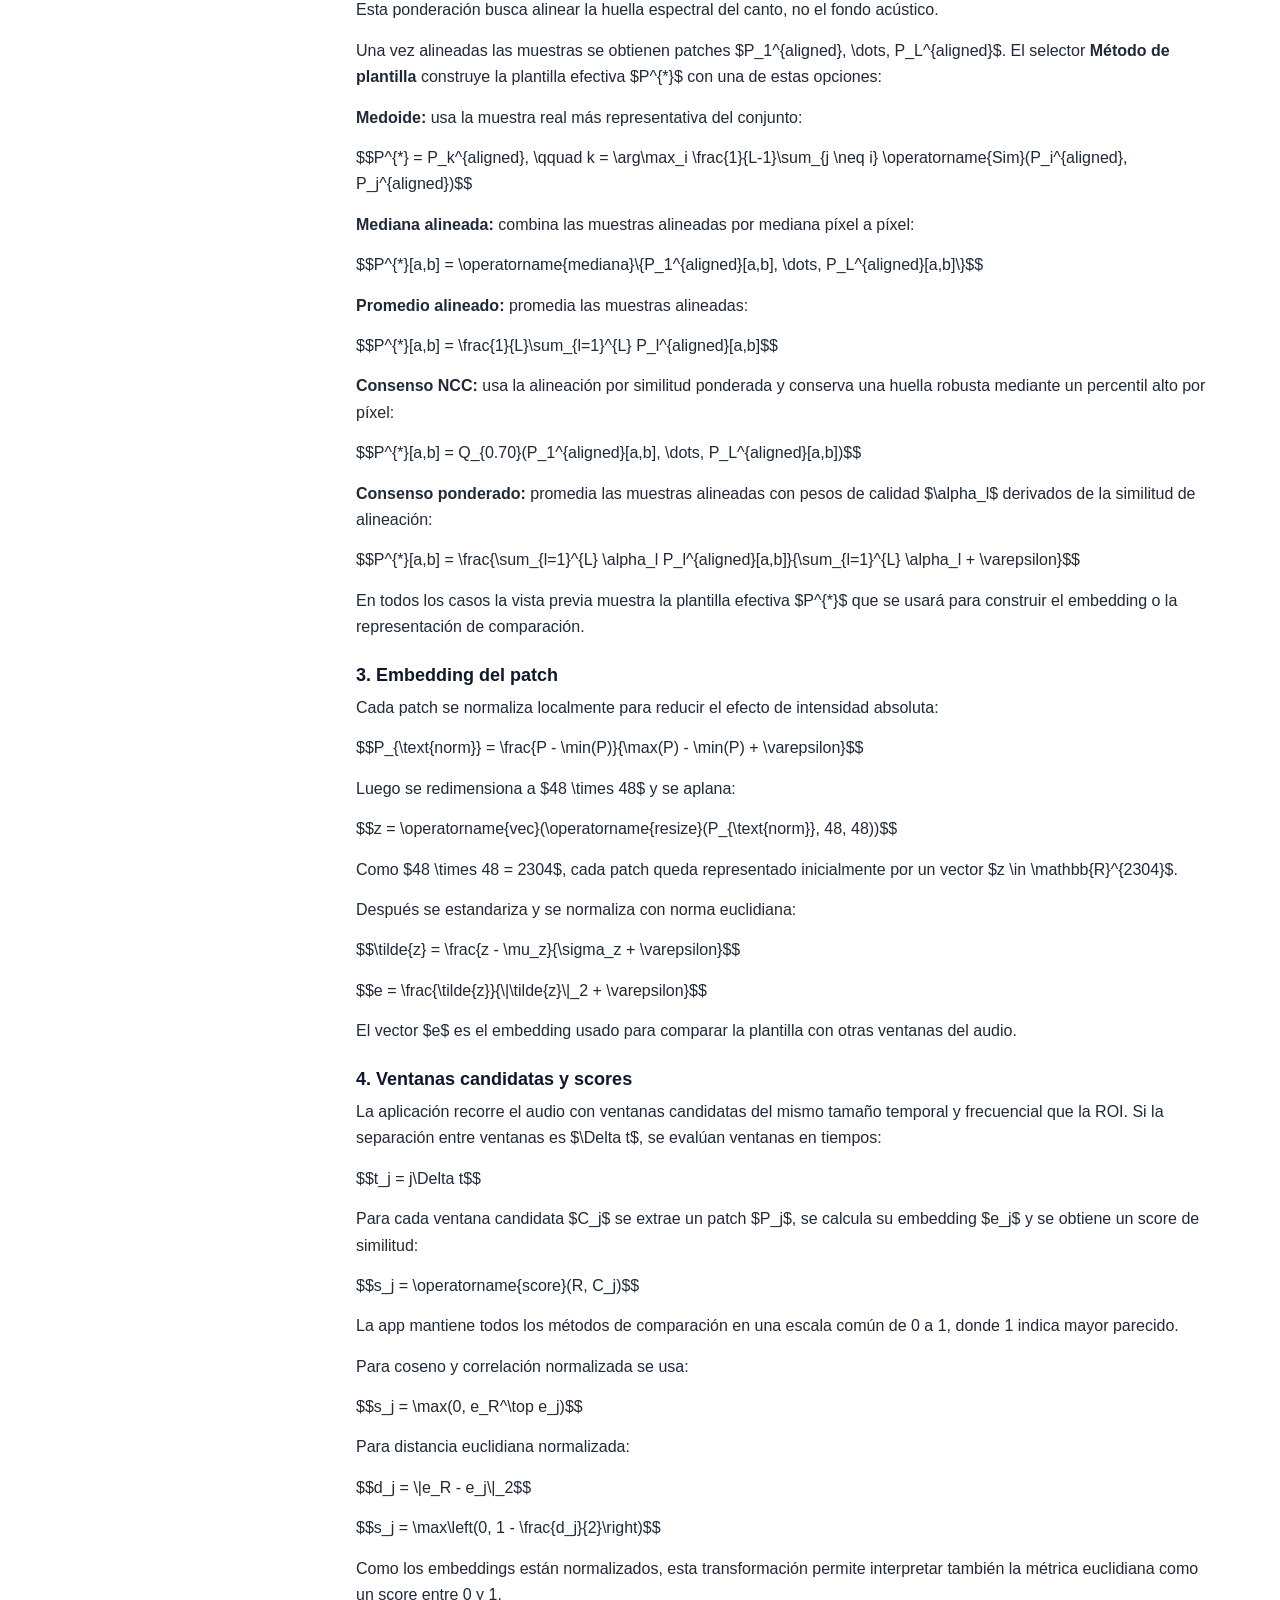
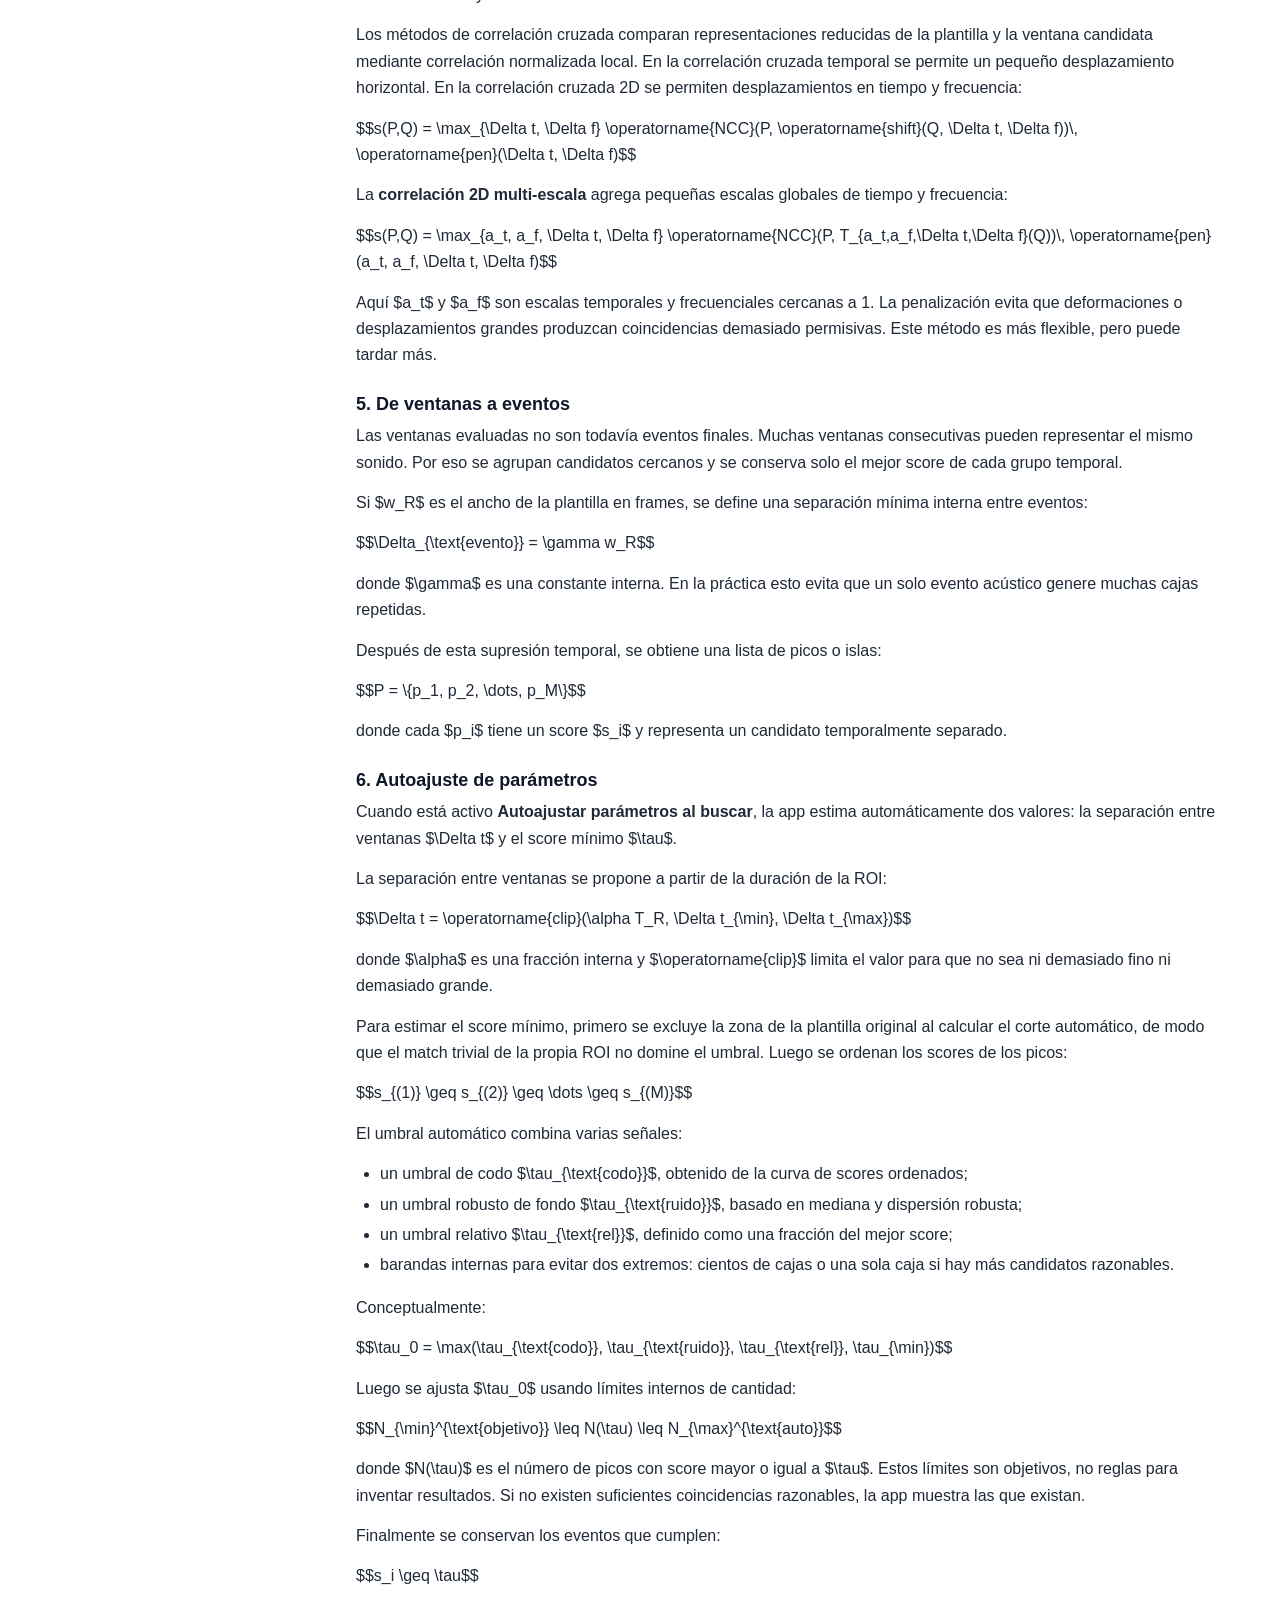
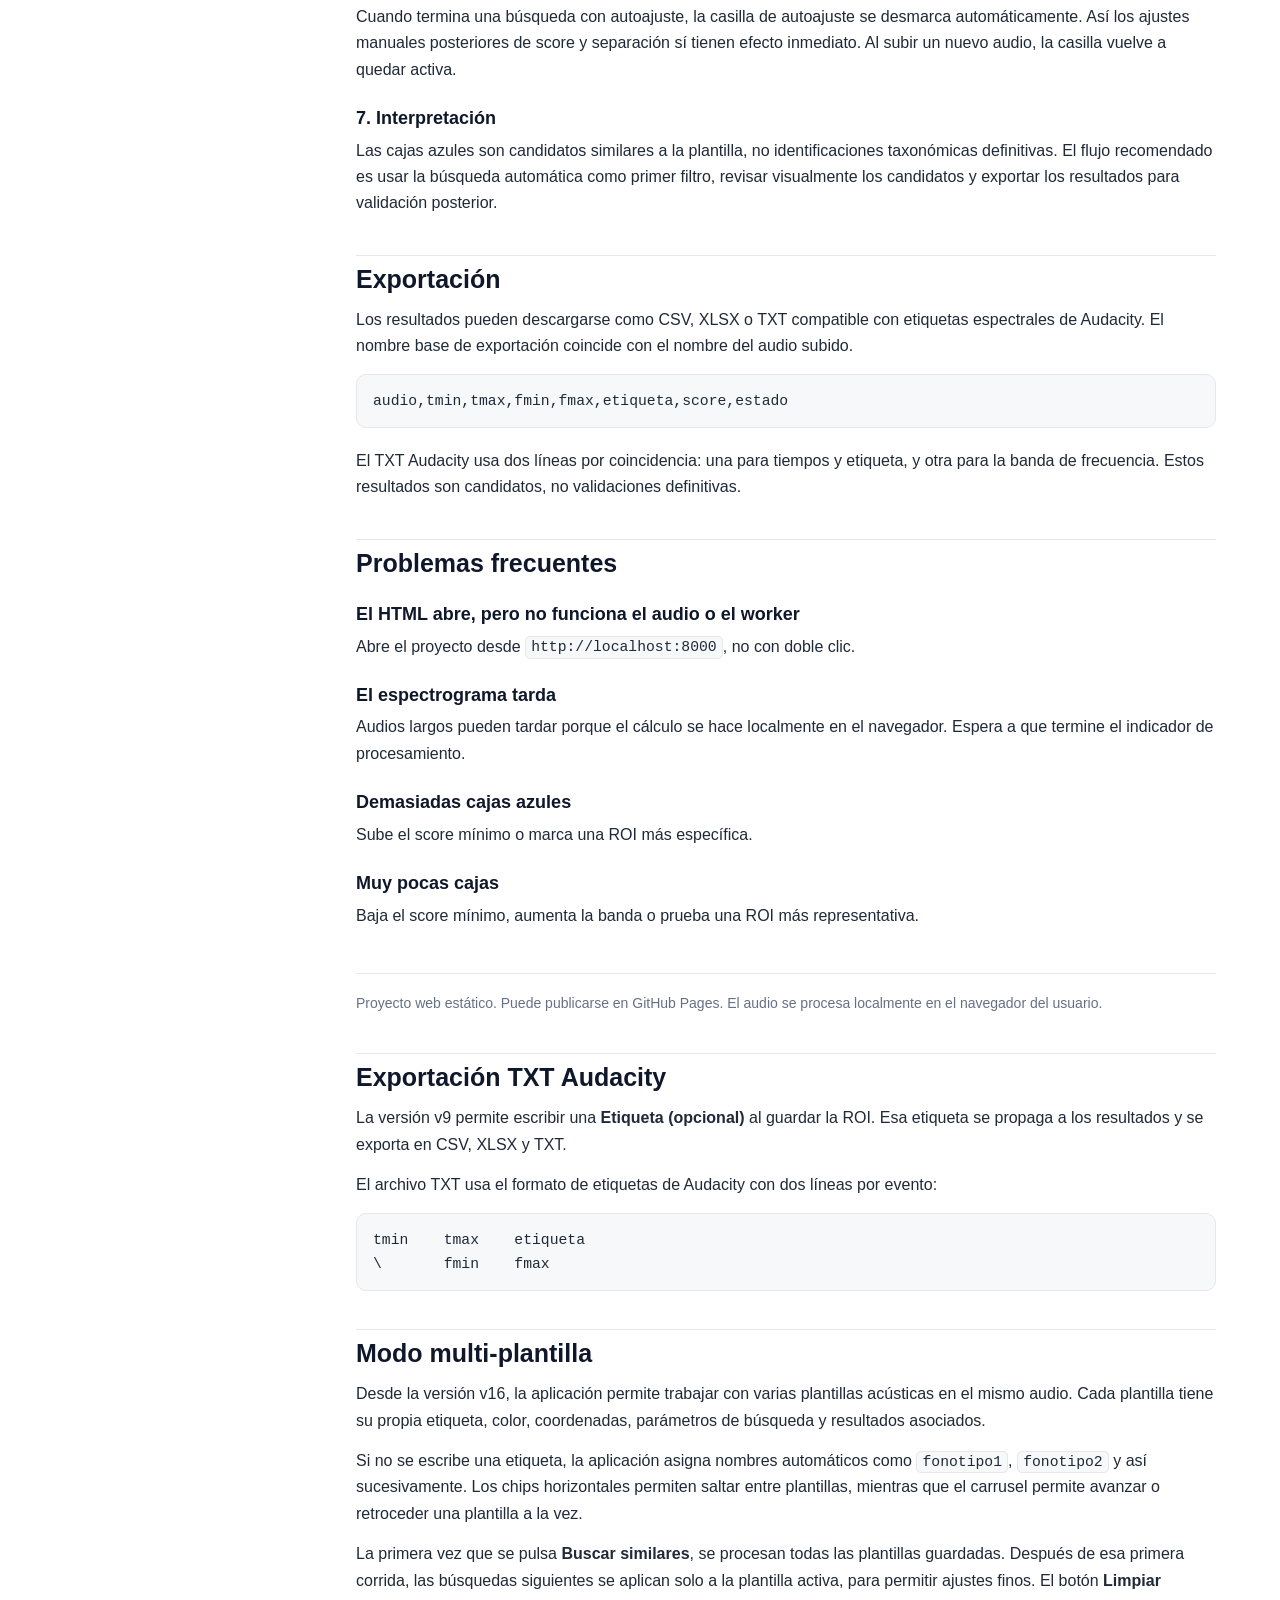
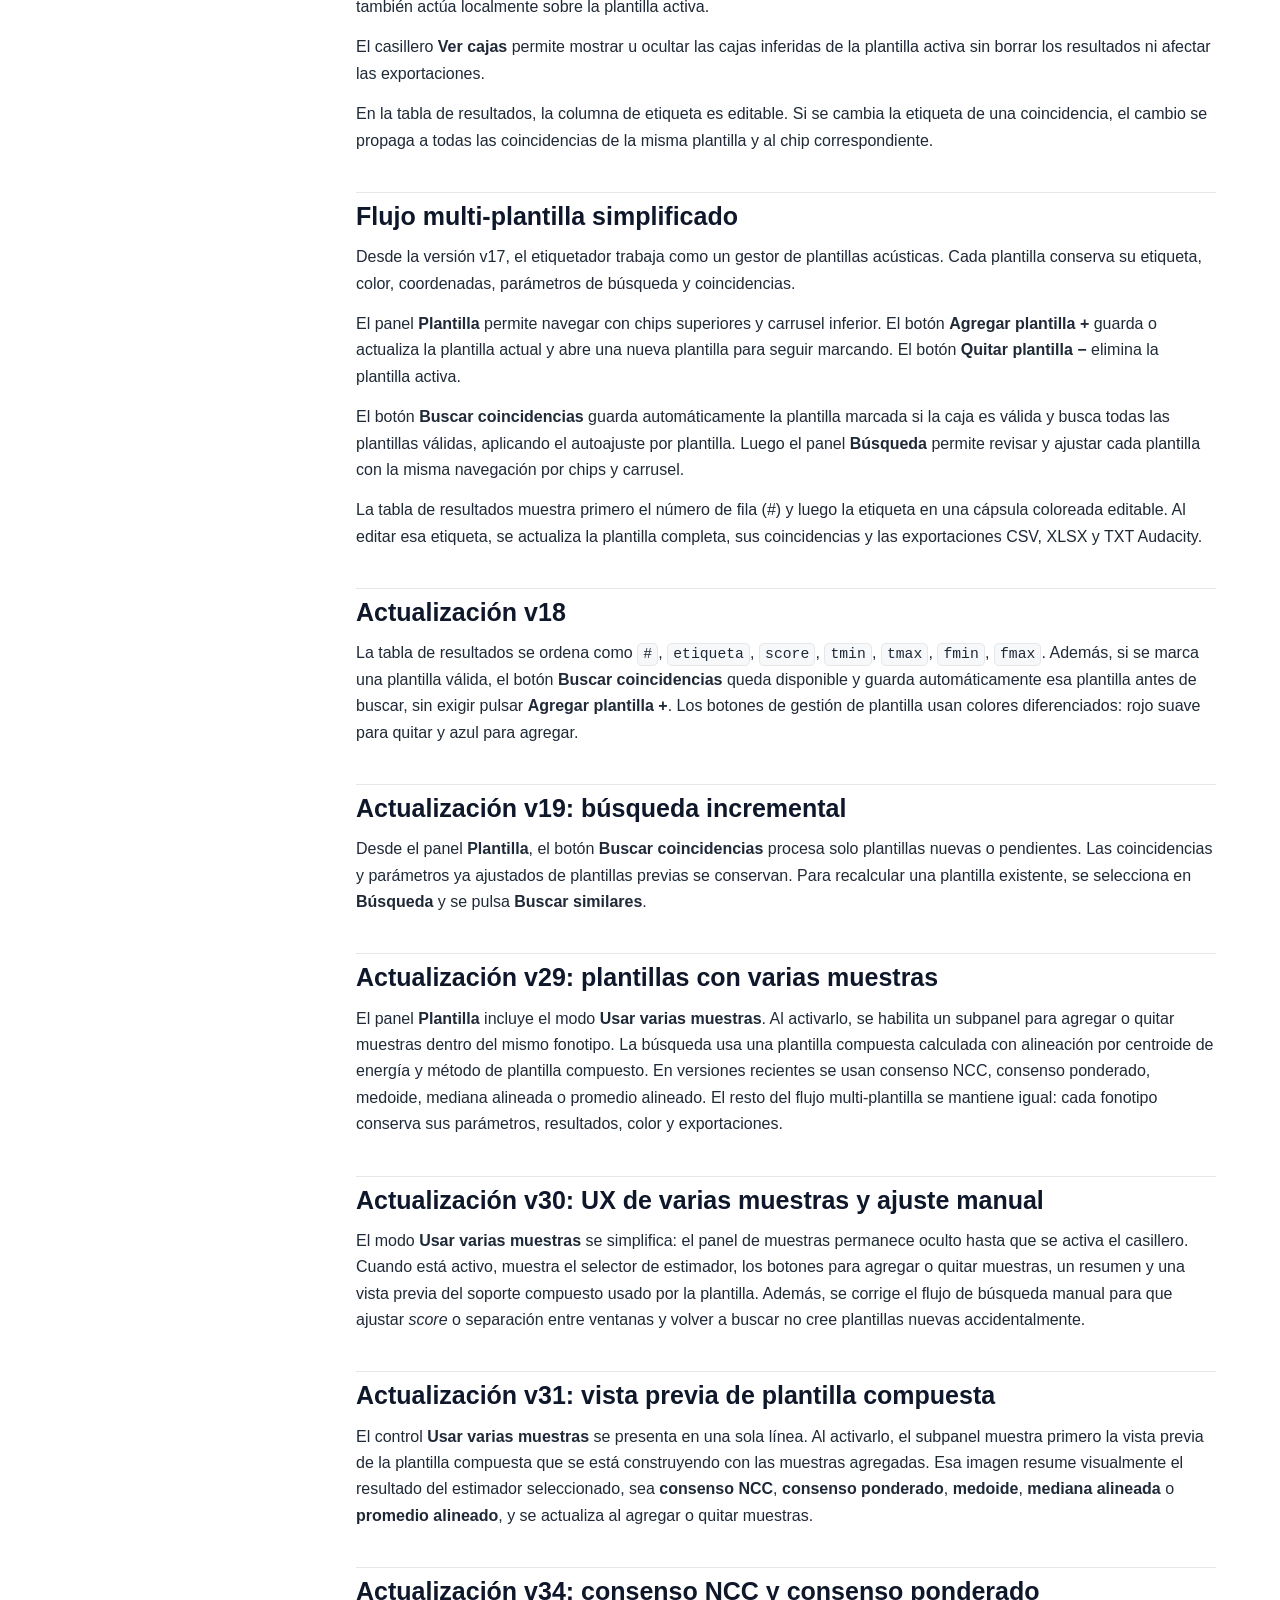
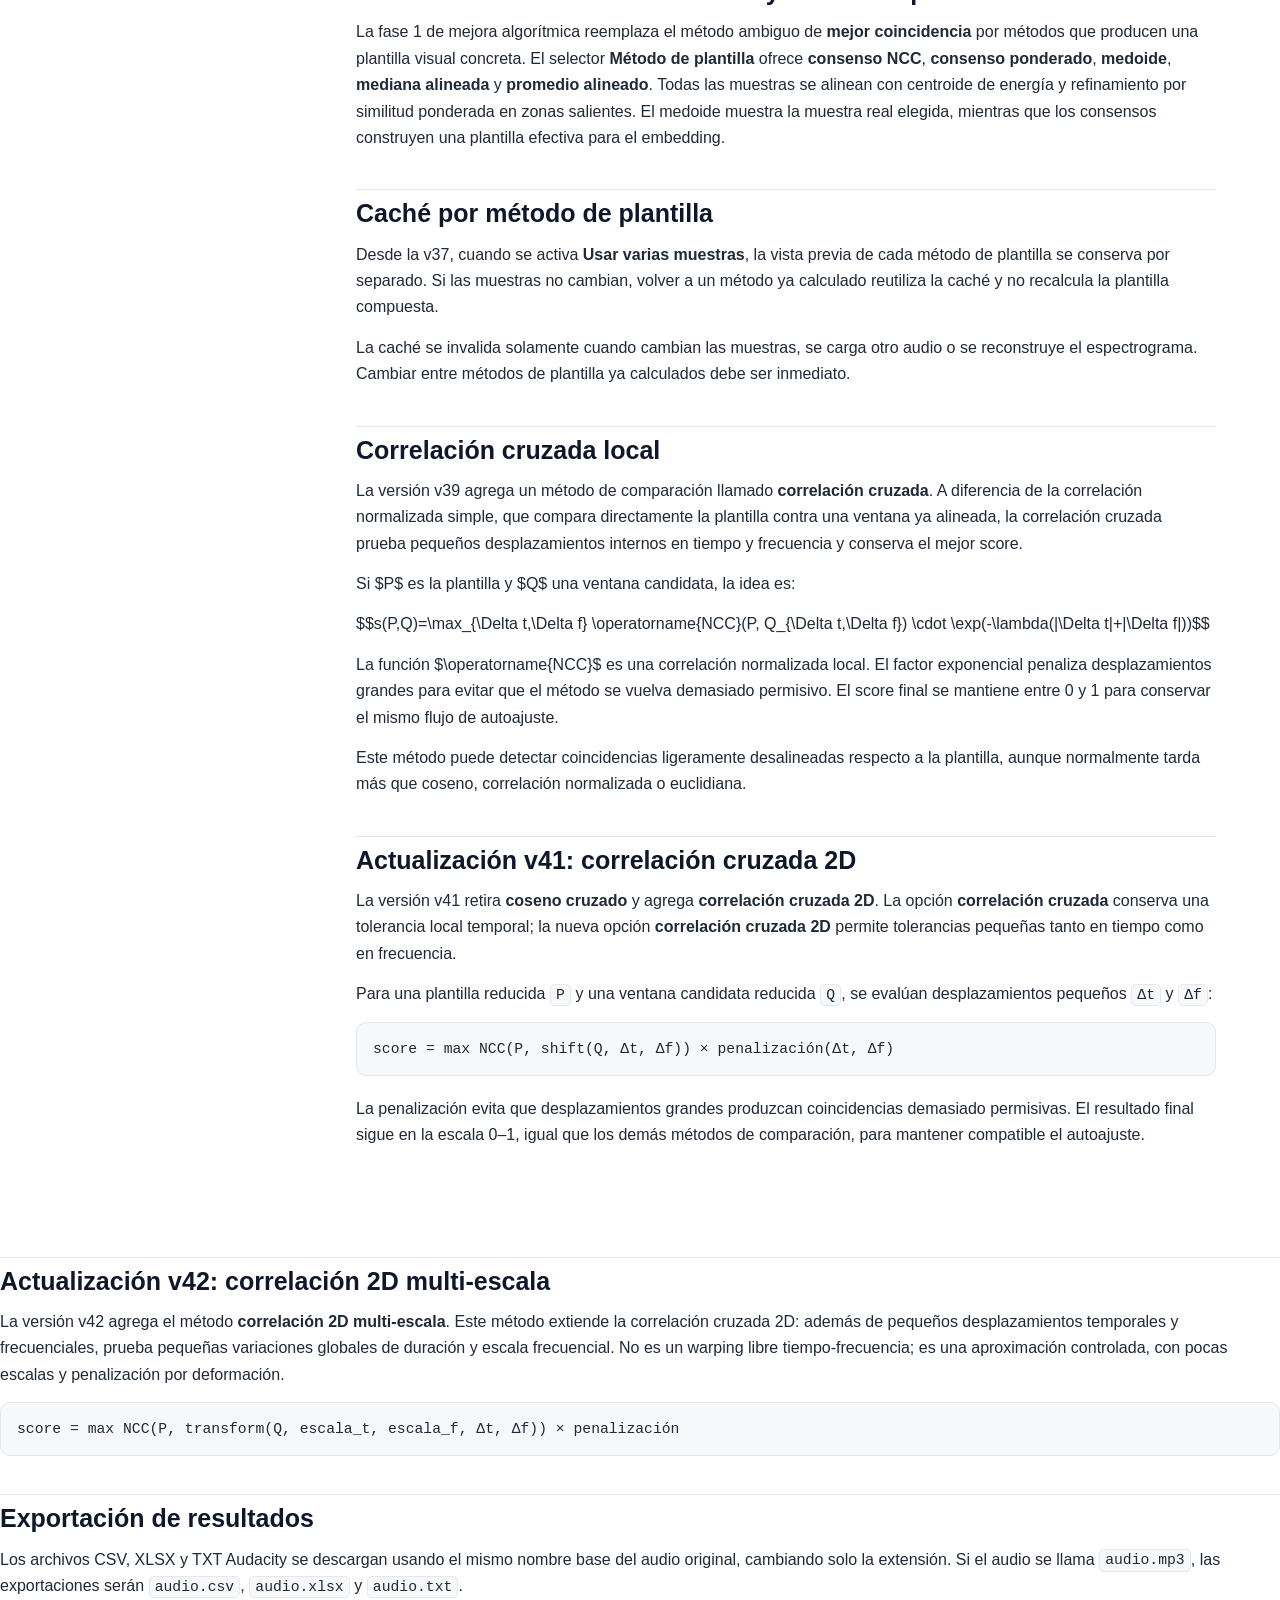
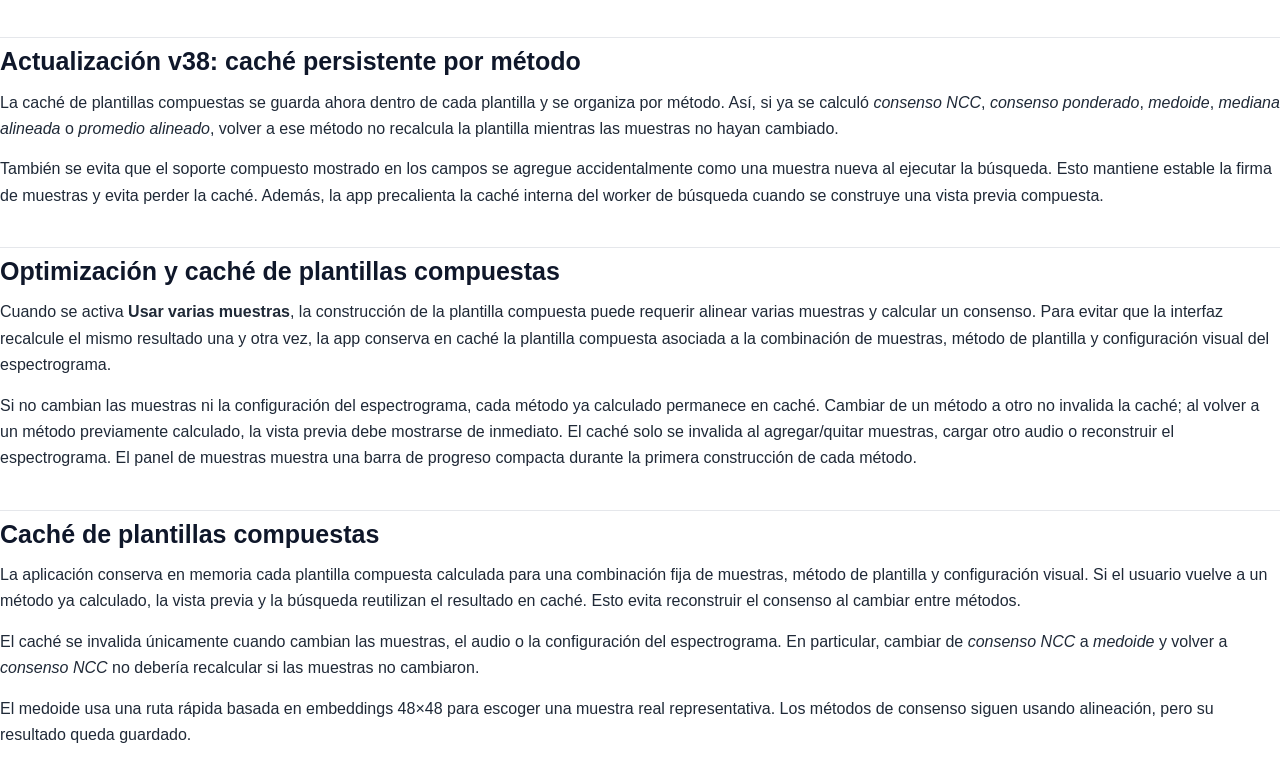
==== commit c3bdbc7a: "Add files via upload Mejora multi-muestra, caché y métodos avanzados de comparación acústica  - Pe" ====
--- a/documentacion.html
+++ b/documentacion.html
@@ -244,7 +244,7 @@
         </ul>
         <h3>Búsqueda por embedding</h3>
         <ul>
-          <li><strong>Métrica:</strong> coseno, correlación normalizada o euclidiana normalizada.</li>
+          <li><strong>Método de comparación:</strong> coseno, correlación normalizada, euclidiana normalizada o correlación cruzada.</li>
           <li><strong>Score mínimo:</strong> umbral desde 0 hasta 0.99. Valores altos son más estrictos; valores bajos muestran más coincidencias, pero pueden incluir ruido.</li>
           <li><strong>Separación entre ventanas:</strong> cada cuántos segundos se prueba una nueva ventana candidata. Menor es más fino y lento; mayor es más rápido pero puede saltarse eventos.</li>
           <li><strong>Autoajuste:</strong> al buscar, estima la separación según la duración de la ROI, convierte la curva densa de scores en picos/islas temporales, excluye la plantilla original para estimar el corte y usa barandas internas para evitar tanto cientos de cajas como una sola coincidencia cuando sí existen más candidatos razonables.</li>
@@ -281,6 +281,38 @@
         <p>La duración de la plantilla es:</p>
         <p>$$T_R = t_{\max} - t_{\min}$$</p>
 
+
+
+        <h3>2b. Plantilla compuesta con varias muestras</h3>
+        <p>Opcionalmente, una plantilla puede construirse a partir de varias muestras del mismo fonotipo marcadas por el usuario:</p>
+        <p>$$\mathcal{R} = \{R_1, R_2, \dots, R_L\}$$</p>
+        <p>Cada muestra $R_l$ tiene límites $t_{\min,l}$, $t_{\max,l}$, $f_{\min,l}$ y $f_{\max,l}$. Para que una muestra extrema no agrande artificialmente la plantilla, el soporte frecuencial se define con cuantiles:</p>
+        <p>$$f_{\min}^{*} = Q_{0.10}(f_{\min,1}, \dots, f_{\min,L})$$</p>
+        <p>$$f_{\max}^{*} = Q_{0.90}(f_{\max,1}, \dots, f_{\max,L})$$</p>
+        <p>La duración común se toma como la mayor duración observada:</p>
+        <p>$$T^{*} = \max_l(t_{\max,l} - t_{\min,l})$$</p>
+        <p>Para cada muestra se extrae un patch $P_l$. Primero se calcula un centroide de energía para obtener una alineación inicial. Si $P_l[a,b]$ es el valor del patch en frecuencia discreta $a$ y tiempo discreto $b$, y $w_{a,b}^{(l)}$ es un peso de saliencia, entonces:</p>
+        <p>$$c_t^{(l)} = \frac{\sum_{a,b} b w_{a,b}^{(l)}}{\sum_{a,b} w_{a,b}^{(l)} + \varepsilon}$$</p>
+        <p>$$c_f^{(l)} = \frac{\sum_{a,b} a w_{a,b}^{(l)}}{\sum_{a,b} w_{a,b}^{(l)} + \varepsilon}$$</p>
+        <p>Luego se refina la alineación con una búsqueda local de desplazamientos. La aplicación escoge una muestra de referencia $P_{ref}$ mediante un medoide inicial y, para cada muestra, busca:</p>
+        <p>$$\Delta_l^{*} = \arg\max_{\Delta t, \Delta f} \operatorname{Sim}_w(P_{ref}, \operatorname{shift}(P_l, \Delta t, \Delta f))$$</p>
+        <p>La función $\operatorname{Sim}_w$ es una correlación ponderada. Si $A$ y $B$ son dos patches normalizados, y $w_j$ es el peso saliente del píxel $j$, se define:</p>
+        <p>$$\bar{A}_w = \frac{\sum_j w_j A_j}{\sum_j w_j + \varepsilon}, \qquad \bar{B}_w = \frac{\sum_j w_j B_j}{\sum_j w_j + \varepsilon}$$</p>
+        <p>$$\operatorname{Sim}_w(A,B) = \frac{\sum_j w_j (A_j - \bar{A}_w)(B_j - \bar{B}_w)}{\sqrt{\sum_j w_j (A_j - \bar{A}_w)^2}\sqrt{\sum_j w_j (B_j - \bar{B}_w)^2} + \varepsilon}$$</p>
+        <p>Esta ponderación busca alinear la huella espectral del canto, no el fondo acústico.</p>
+        <p>Una vez alineadas las muestras se obtienen patches $P_1^{aligned}, \dots, P_L^{aligned}$. El selector <strong>Método de plantilla</strong> construye la plantilla efectiva $P^{*}$ con una de estas opciones:</p>
+        <p><strong>Medoide:</strong> usa la muestra real más representativa del conjunto:</p>
+        <p>$$P^{*} = P_k^{aligned}, \qquad k = \arg\max_i \frac{1}{L-1}\sum_{j \neq i} \operatorname{Sim}(P_i^{aligned}, P_j^{aligned})$$</p>
+        <p><strong>Mediana alineada:</strong> combina las muestras alineadas por mediana píxel a píxel:</p>
+        <p>$$P^{*}[a,b] = \operatorname{mediana}\{P_1^{aligned}[a,b], \dots, P_L^{aligned}[a,b]\}$$</p>
+        <p><strong>Promedio alineado:</strong> promedia las muestras alineadas:</p>
+        <p>$$P^{*}[a,b] = \frac{1}{L}\sum_{l=1}^{L} P_l^{aligned}[a,b]$$</p>
+        <p><strong>Consenso NCC:</strong> usa la alineación por similitud ponderada y conserva una huella robusta mediante un percentil alto por píxel:</p>
+        <p>$$P^{*}[a,b] = Q_{0.70}(P_1^{aligned}[a,b], \dots, P_L^{aligned}[a,b])$$</p>
+        <p><strong>Consenso ponderado:</strong> promedia las muestras alineadas con pesos de calidad $\alpha_l$ derivados de la similitud de alineación:</p>
+        <p>$$P^{*}[a,b] = \frac{\sum_{l=1}^{L} \alpha_l P_l^{aligned}[a,b]}{\sum_{l=1}^{L} \alpha_l + \varepsilon}$$</p>
+        <p>En todos los casos la vista previa muestra la plantilla efectiva $P^{*}$ que se usará para construir el embedding o la representación de comparación.</p>
+
         <h3>3. Embedding del patch</h3>
         <p>Cada patch se normaliza localmente para reducir el efecto de intensidad absoluta:</p>
         <p>$$P_{\text{norm}} = \frac{P - \min(P)}{\max(P) - \min(P) + \varepsilon}$$</p>
@@ -297,13 +329,18 @@
         <p>$$t_j = j\Delta t$$</p>
         <p>Para cada ventana candidata $C_j$ se extrae un patch $P_j$, se calcula su embedding $e_j$ y se obtiene un score de similitud:</p>
         <p>$$s_j = \operatorname{score}(R, C_j)$$</p>
-        <p>La app mantiene todas las métricas en una escala común de 0 a 1, donde 1 indica mayor parecido.</p>
+        <p>La app mantiene todos los métodos de comparación en una escala común de 0 a 1, donde 1 indica mayor parecido.</p>
         <p>Para coseno y correlación normalizada se usa:</p>
         <p>$$s_j = \max(0, e_R^\top e_j)$$</p>
         <p>Para distancia euclidiana normalizada:</p>
         <p>$$d_j = \|e_R - e_j\|_2$$</p>
         <p>$$s_j = \max\left(0, 1 - \frac{d_j}{2}\right)$$</p>
         <p>Como los embeddings están normalizados, esta transformación permite interpretar también la métrica euclidiana como un score entre 0 y 1.</p>
+        <p>Los métodos de correlación cruzada comparan representaciones reducidas de la plantilla y la ventana candidata mediante correlación normalizada local. En la correlación cruzada temporal se permite un pequeño desplazamiento horizontal. En la correlación cruzada 2D se permiten desplazamientos en tiempo y frecuencia:</p>
+        <p>$$s(P,Q) = \max_{\Delta t, \Delta f} \operatorname{NCC}(P, \operatorname{shift}(Q, \Delta t, \Delta f))\, \operatorname{pen}(\Delta t, \Delta f)$$</p>
+        <p>La <strong>correlación 2D multi-escala</strong> agrega pequeñas escalas globales de tiempo y frecuencia:</p>
+        <p>$$s(P,Q) = \max_{a_t, a_f, \Delta t, \Delta f} \operatorname{NCC}(P, T_{a_t,a_f,\Delta t,\Delta f}(Q))\, \operatorname{pen}(a_t, a_f, \Delta t, \Delta f)$$</p>
+        <p>Aquí $a_t$ y $a_f$ son escalas temporales y frecuenciales cercanas a 1. La penalización evita que deformaciones o desplazamientos grandes produzcan coincidencias demasiado permisivas. Este método es más flexible, pero puede tardar más.</p>
 
         <h3>5. De ventanas a eventos</h3>
         <p>Las ventanas evaluadas no son todavía eventos finales. Muchas ventanas consecutivas pueden representar el mismo sonido. Por eso se agrupan candidatos cercanos y se conserva solo el mejor score de cada grupo temporal.</p>
@@ -382,9 +419,66 @@
 </section>
 
 <section id="v18"><h2>Actualización v18</h2><p>La tabla de resultados se ordena como <code>#</code>, <code>etiqueta</code>, <code>score</code>, <code>tmin</code>, <code>tmax</code>, <code>fmin</code>, <code>fmax</code>. Además, si se marca una plantilla válida, el botón <strong>Buscar coincidencias</strong> queda disponible y guarda automáticamente esa plantilla antes de buscar, sin exigir pulsar <strong>Agregar plantilla +</strong>. Los botones de gestión de plantilla usan colores diferenciados: rojo suave para quitar y azul para agregar.</p></section>
-<section id="v19"><h2>Actualización v19: búsqueda incremental</h2><p>Desde el panel <strong>Plantilla</strong>, el botón <strong>Buscar coincidencias</strong> procesa solo plantillas nuevas o pendientes. Las coincidencias y parámetros ya ajustados de plantillas previas se conservan. Para recalcular una plantilla existente, se selecciona en <strong>Búsqueda</strong> y se pulsa <strong>Buscar similares</strong>.</p></section></main>
+<section id="v19"><h2>Actualización v19: búsqueda incremental</h2><p>Desde el panel <strong>Plantilla</strong>, el botón <strong>Buscar coincidencias</strong> procesa solo plantillas nuevas o pendientes. Las coincidencias y parámetros ya ajustados de plantillas previas se conservan. Para recalcular una plantilla existente, se selecciona en <strong>Búsqueda</strong> y se pulsa <strong>Buscar similares</strong>.</p></section>
+<section id="v29"><h2>Actualización v29: plantillas con varias muestras</h2><p>El panel <strong>Plantilla</strong> incluye el modo <strong>Usar varias muestras</strong>. Al activarlo, se habilita un subpanel para agregar o quitar muestras dentro del mismo fonotipo. La búsqueda usa una plantilla compuesta calculada con alineación por centroide de energía y método de plantilla compuesto. En versiones recientes se usan consenso NCC, consenso ponderado, medoide, mediana alineada o promedio alineado. El resto del flujo multi-plantilla se mantiene igual: cada fonotipo conserva sus parámetros, resultados, color y exportaciones.</p></section>
+
+<section id="v30"><h2>Actualización v30: UX de varias muestras y ajuste manual</h2><p>El modo <strong>Usar varias muestras</strong> se simplifica: el panel de muestras permanece oculto hasta que se activa el casillero. Cuando está activo, muestra el selector de estimador, los botones para agregar o quitar muestras, un resumen y una vista previa del soporte compuesto usado por la plantilla. Además, se corrige el flujo de búsqueda manual para que ajustar <em>score</em> o separación entre ventanas y volver a buscar no cree plantillas nuevas accidentalmente.</p></section>
+
+<section id="v31"><h2>Actualización v31: vista previa de plantilla compuesta</h2><p>El control <strong>Usar varias muestras</strong> se presenta en una sola línea. Al activarlo, el subpanel muestra primero la vista previa de la plantilla compuesta que se está construyendo con las muestras agregadas. Esa imagen resume visualmente el resultado del estimador seleccionado, sea <strong>consenso NCC</strong>, <strong>consenso ponderado</strong>, <strong>medoide</strong>, <strong>mediana alineada</strong> o <strong>promedio alineado</strong>, y se actualiza al agregar o quitar muestras.</p></section>
+
+<section id="v34"><h2>Actualización v34: consenso NCC y consenso ponderado</h2><p>La fase 1 de mejora algorítmica reemplaza el método ambiguo de <strong>mejor coincidencia</strong> por métodos que producen una plantilla visual concreta. El selector <strong>Método de plantilla</strong> ofrece <strong>consenso NCC</strong>, <strong>consenso ponderado</strong>, <strong>medoide</strong>, <strong>mediana alineada</strong> y <strong>promedio alineado</strong>. Todas las muestras se alinean con centroide de energía y refinamiento por similitud ponderada en zonas salientes. El medoide muestra la muestra real elegida, mientras que los consensos construyen una plantilla efectiva para el embedding.</p></section>
+
+<section id="cache-v37">
+  <h2>Caché por método de plantilla</h2>
+  <p>Desde la v37, cuando se activa <strong>Usar varias muestras</strong>, la vista previa de cada método de plantilla se conserva por separado. Si las muestras no cambian, volver a un método ya calculado reutiliza la caché y no recalcula la plantilla compuesta.</p>
+  <p>La caché se invalida solamente cuando cambian las muestras, se carga otro audio o se reconstruye el espectrograma. Cambiar entre métodos de plantilla ya calculados debe ser inmediato.</p>
+</section>
+
+      <section id="v39-correlacion-cruzada">
+        <h2>Correlación cruzada local</h2>
+        <p>La versión v39 agrega un método de comparación llamado <strong>correlación cruzada</strong>. A diferencia de la correlación normalizada simple, que compara directamente la plantilla contra una ventana ya alineada, la correlación cruzada prueba pequeños desplazamientos internos en tiempo y frecuencia y conserva el mejor score.</p>
+        <p>Si $P$ es la plantilla y $Q$ una ventana candidata, la idea es:</p>
+        <p>$$s(P,Q)=\max_{\Delta t,\Delta f} \operatorname{NCC}(P, Q_{\Delta t,\Delta f}) \cdot \exp(-\lambda(|\Delta t|+|\Delta f|))$$</p>
+        <p>La función $\operatorname{NCC}$ es una correlación normalizada local. El factor exponencial penaliza desplazamientos grandes para evitar que el método se vuelva demasiado permisivo. El score final se mantiene entre 0 y 1 para conservar el mismo flujo de autoajuste.</p>
+        <p>Este método puede detectar coincidencias ligeramente desalineadas respecto a la plantilla, aunque normalmente tarda más que coseno, correlación normalizada o euclidiana.</p>
+      </section>
+
+    
+      <section id="v41-correlacion-cruzada-2d">
+        <h2>Actualización v41: correlación cruzada 2D</h2>
+        <p>La versión v41 retira <strong>coseno cruzado</strong> y agrega <strong>correlación cruzada 2D</strong>. La opción <strong>correlación cruzada</strong> conserva una tolerancia local temporal; la nueva opción <strong>correlación cruzada 2D</strong> permite tolerancias pequeñas tanto en tiempo como en frecuencia.</p>
+        <p>Para una plantilla reducida <code>P</code> y una ventana candidata reducida <code>Q</code>, se evalúan desplazamientos pequeños <code>Δt</code> y <code>Δf</code>:</p>
+        <pre><code>score = max NCC(P, shift(Q, Δt, Δf)) × penalización(Δt, Δf)</code></pre>
+        <p>La penalización evita que desplazamientos grandes produzcan coincidencias demasiado permisivas. El resultado final sigue en la escala 0–1, igual que los demás métodos de comparación, para mantener compatible el autoajuste.</p>
+      </section>
+
+    </main>
   </div>
+
+<section id="v42"><h2>Actualización v42: correlación 2D multi-escala</h2>
+  <p>La versión v42 agrega el método <strong>correlación 2D multi-escala</strong>. Este método extiende la correlación cruzada 2D: además de pequeños desplazamientos temporales y frecuenciales, prueba pequeñas variaciones globales de duración y escala frecuencial. No es un warping libre tiempo-frecuencia; es una aproximación controlada, con pocas escalas y penalización por deformación.</p>
+  <pre><code>score = max NCC(P, transform(Q, escala_t, escala_f, Δt, Δf)) × penalización</code></pre>
+</section>
+
 <section><h2>Exportación de resultados</h2><p>Los archivos CSV, XLSX y TXT Audacity se descargan usando el mismo nombre base del audio original, cambiando solo la extensión. Si el audio se llama <code>audio.mp3</code>, las exportaciones serán <code>audio.csv</code>, <code>audio.xlsx</code> y <code>audio.txt</code>.</p></section>
+
+<section id="cache-v38">
+  <h2>Actualización v38: caché persistente por método</h2>
+  <p>La caché de plantillas compuestas se guarda ahora dentro de cada plantilla y se organiza por método. Así, si ya se calculó <em>consenso NCC</em>, <em>consenso ponderado</em>, <em>medoide</em>, <em>mediana alineada</em> o <em>promedio alineado</em>, volver a ese método no recalcula la plantilla mientras las muestras no hayan cambiado.</p>
+  <p>También se evita que el soporte compuesto mostrado en los campos se agregue accidentalmente como una muestra nueva al ejecutar la búsqueda. Esto mantiene estable la firma de muestras y evita perder la caché. Además, la app precalienta la caché interna del worker de búsqueda cuando se construye una vista previa compuesta.</p>
+</section>
+
 </body>
 </html>
 
+
+<section id="optimizacion-cache">
+  <h2>Optimización y caché de plantillas compuestas</h2>
+  <p>Cuando se activa <strong>Usar varias muestras</strong>, la construcción de la plantilla compuesta puede requerir alinear varias muestras y calcular un consenso. Para evitar que la interfaz recalcule el mismo resultado una y otra vez, la app conserva en caché la plantilla compuesta asociada a la combinación de muestras, método de plantilla y configuración visual del espectrograma.</p>
+  <p>Si no cambian las muestras ni la configuración del espectrograma, cada método ya calculado permanece en caché. Cambiar de un método a otro no invalida la caché; al volver a un método previamente calculado, la vista previa debe mostrarse de inmediato. El caché solo se invalida al agregar/quitar muestras, cargar otro audio o reconstruir el espectrograma. El panel de muestras muestra una barra de progreso compacta durante la primera construcción de cada método.</p>
+</section>
+
+<h2 id="cache-plantillas-compuestas">Caché de plantillas compuestas</h2>
+<p>La aplicación conserva en memoria cada plantilla compuesta calculada para una combinación fija de muestras, método de plantilla y configuración visual. Si el usuario vuelve a un método ya calculado, la vista previa y la búsqueda reutilizan el resultado en caché. Esto evita reconstruir el consenso al cambiar entre métodos.</p>
+<p>El caché se invalida únicamente cuando cambian las muestras, el audio o la configuración del espectrograma. En particular, cambiar de <em>consenso NCC</em> a <em>medoide</em> y volver a <em>consenso NCC</em> no debería recalcular si las muestras no cambiaron.</p>
+<p>El medoide usa una ruta rápida basada en embeddings 48×48 para escoger una muestra real representativa. Los métodos de consenso siguen usando alineación, pero su resultado queda guardado.</p>
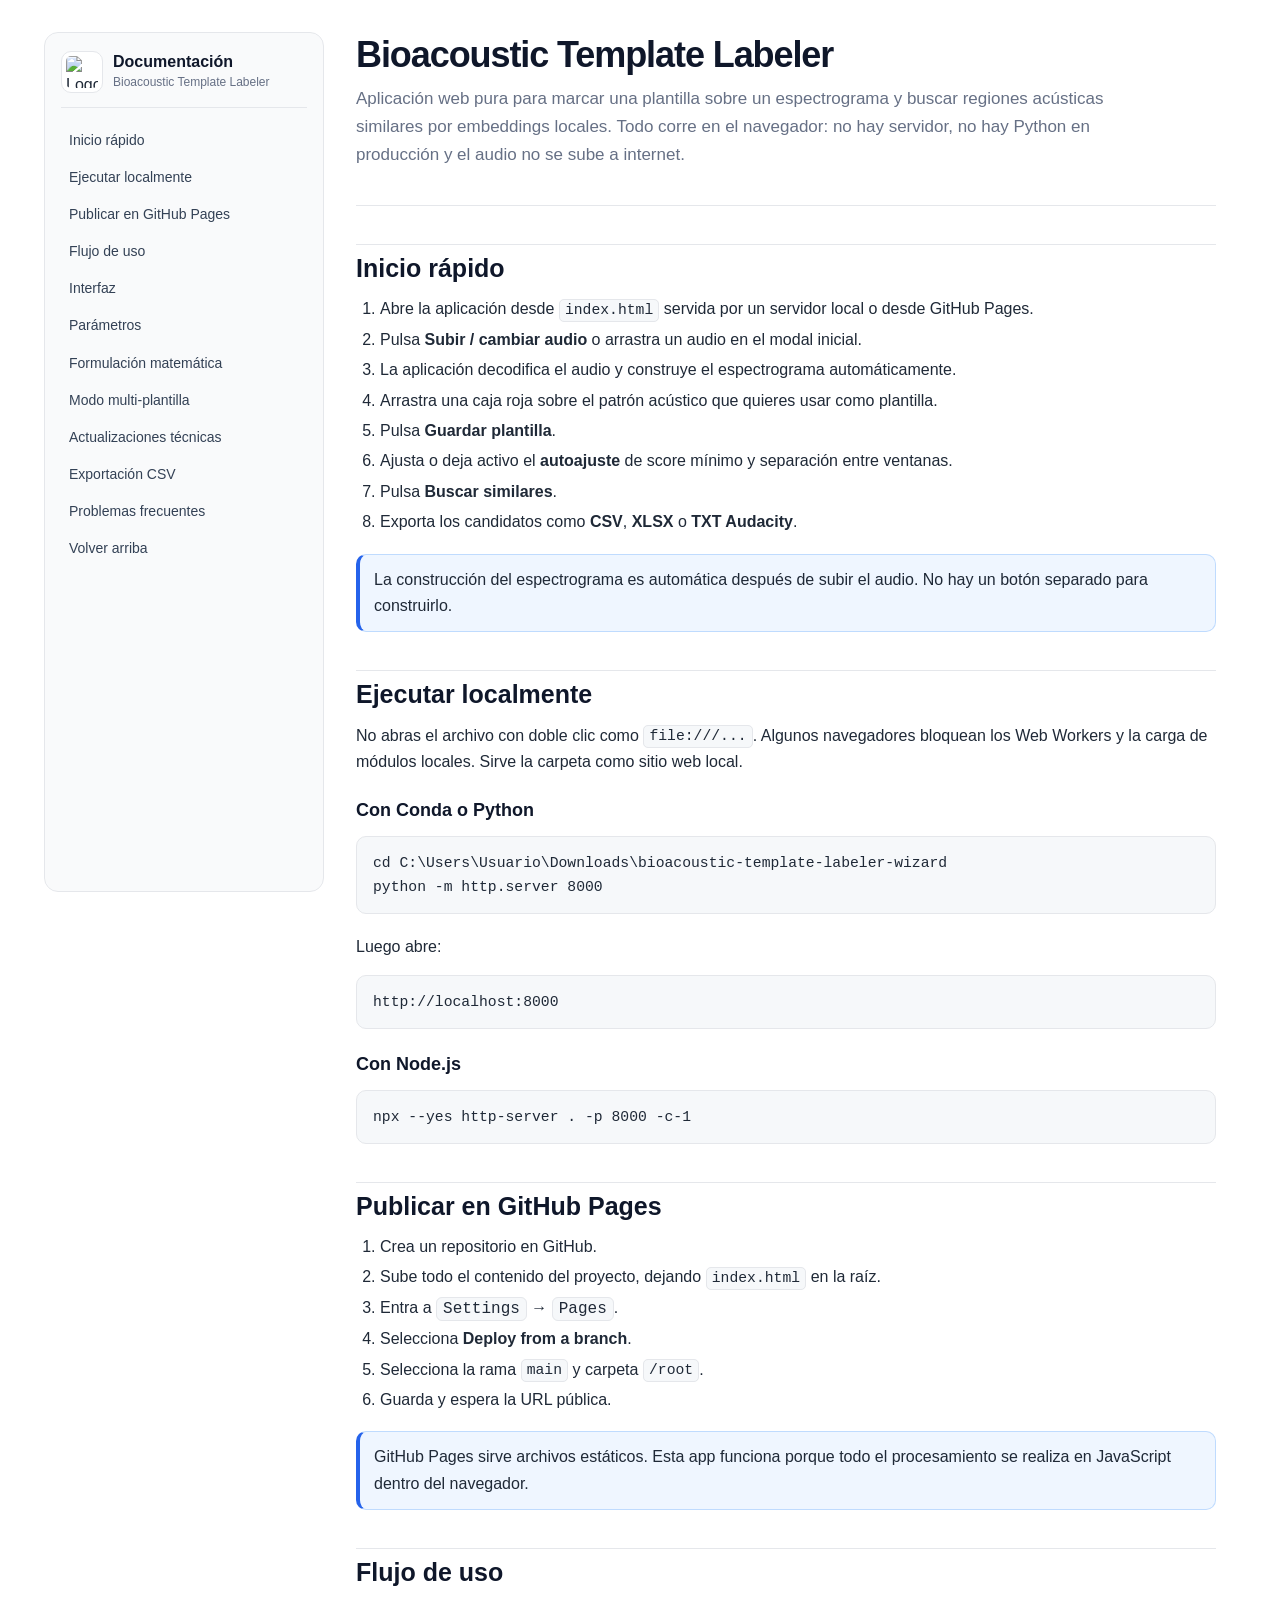
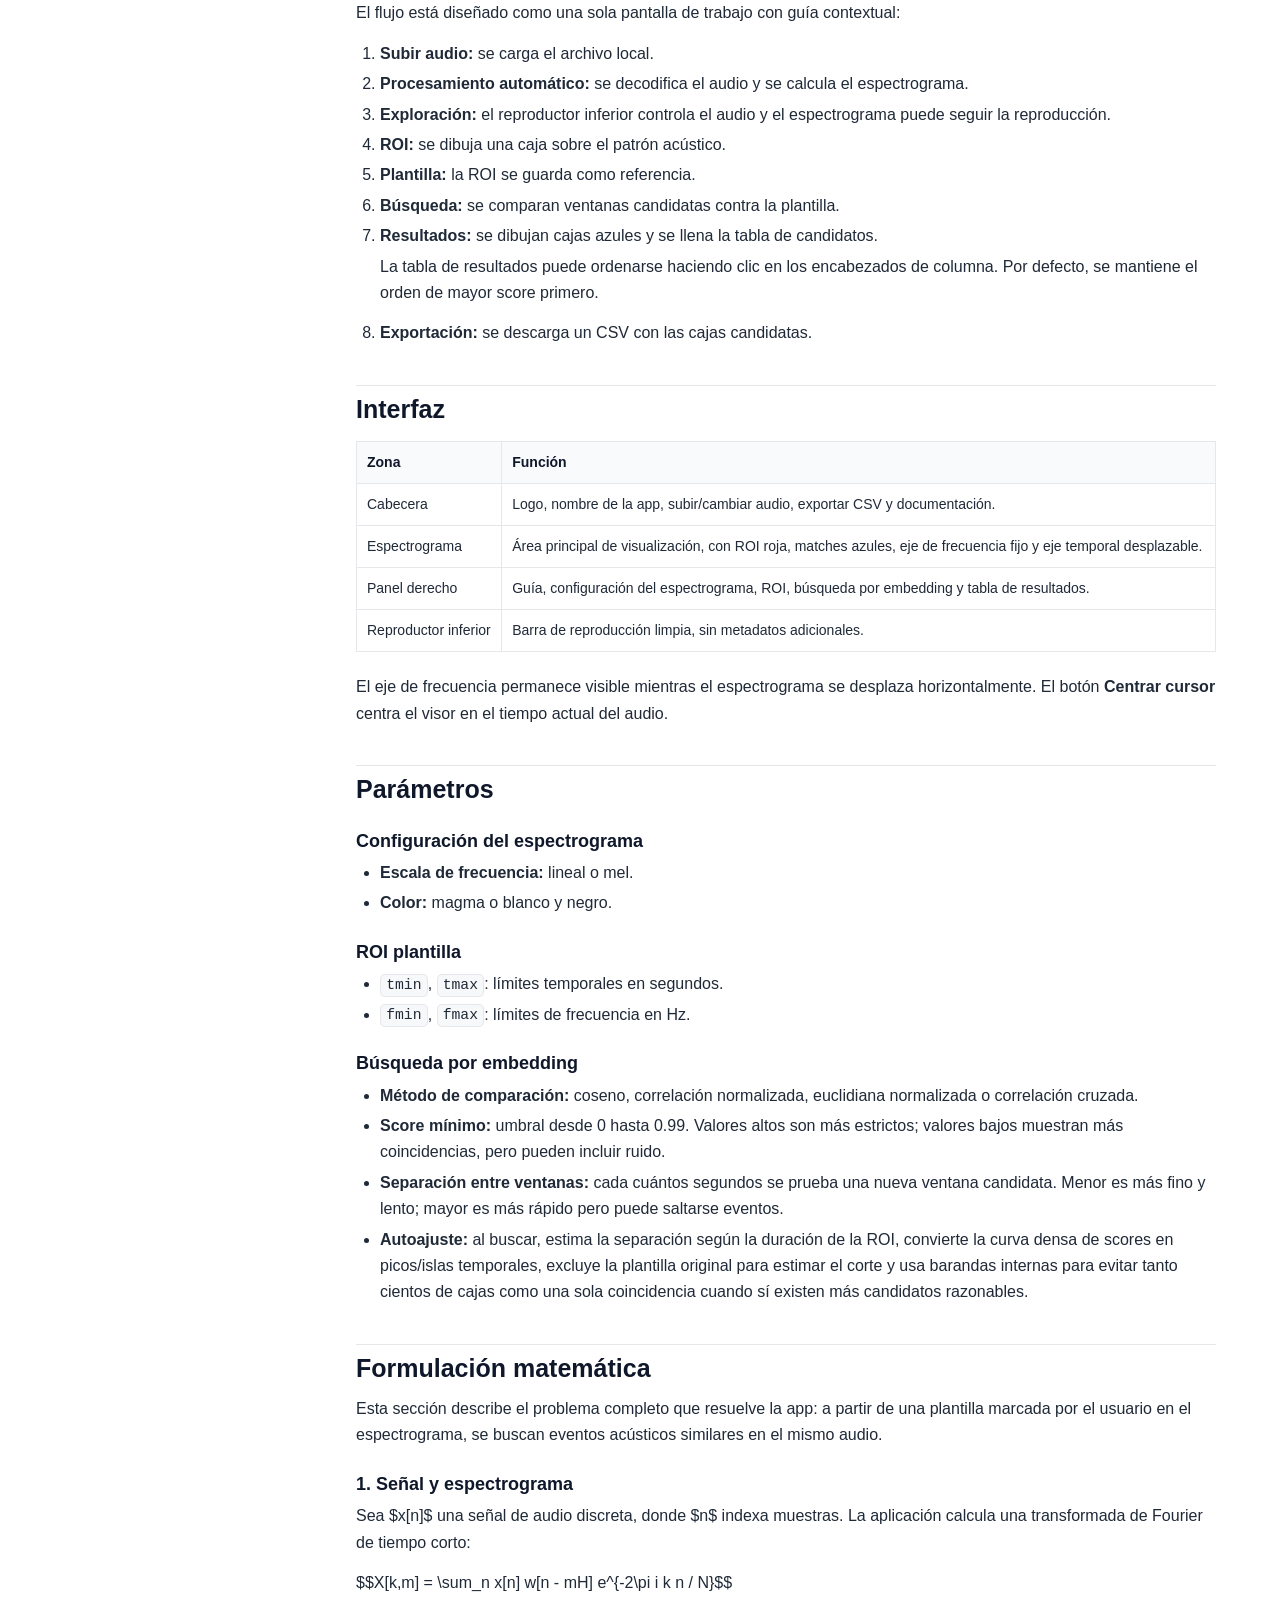
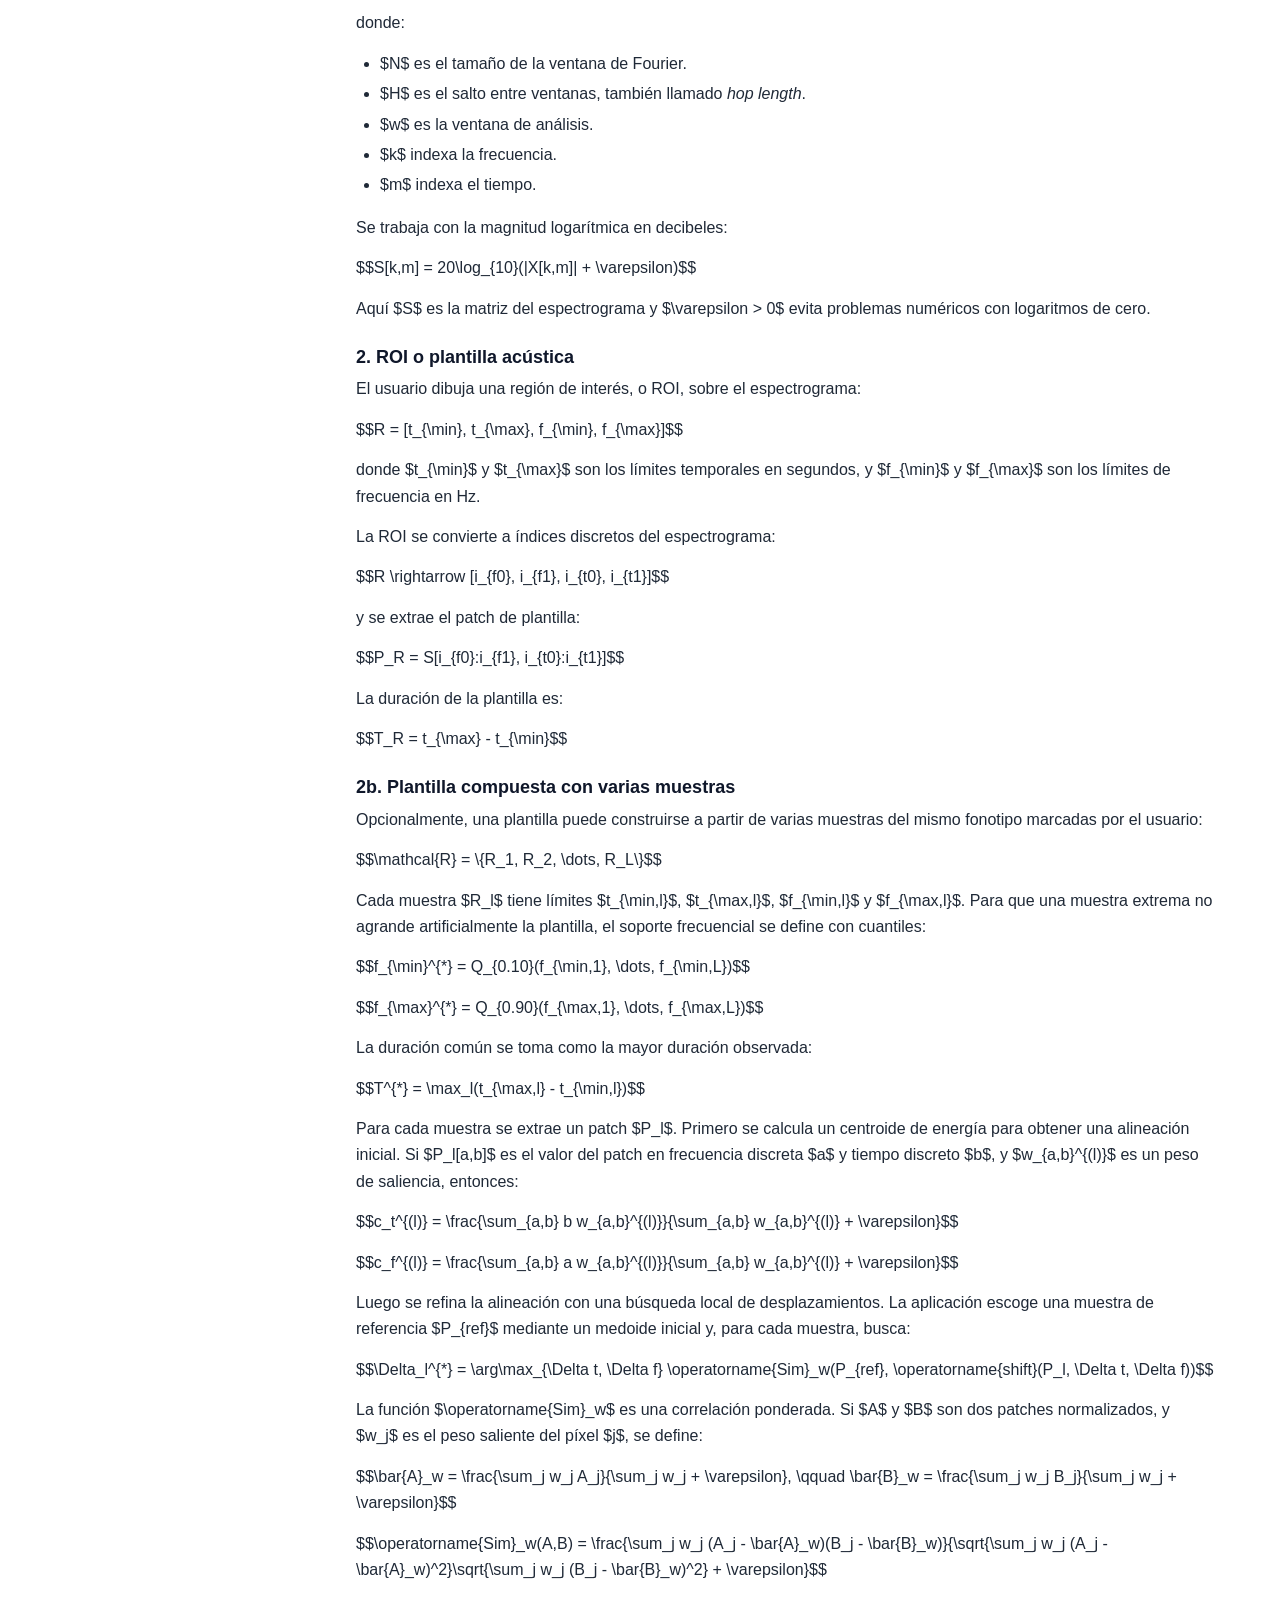
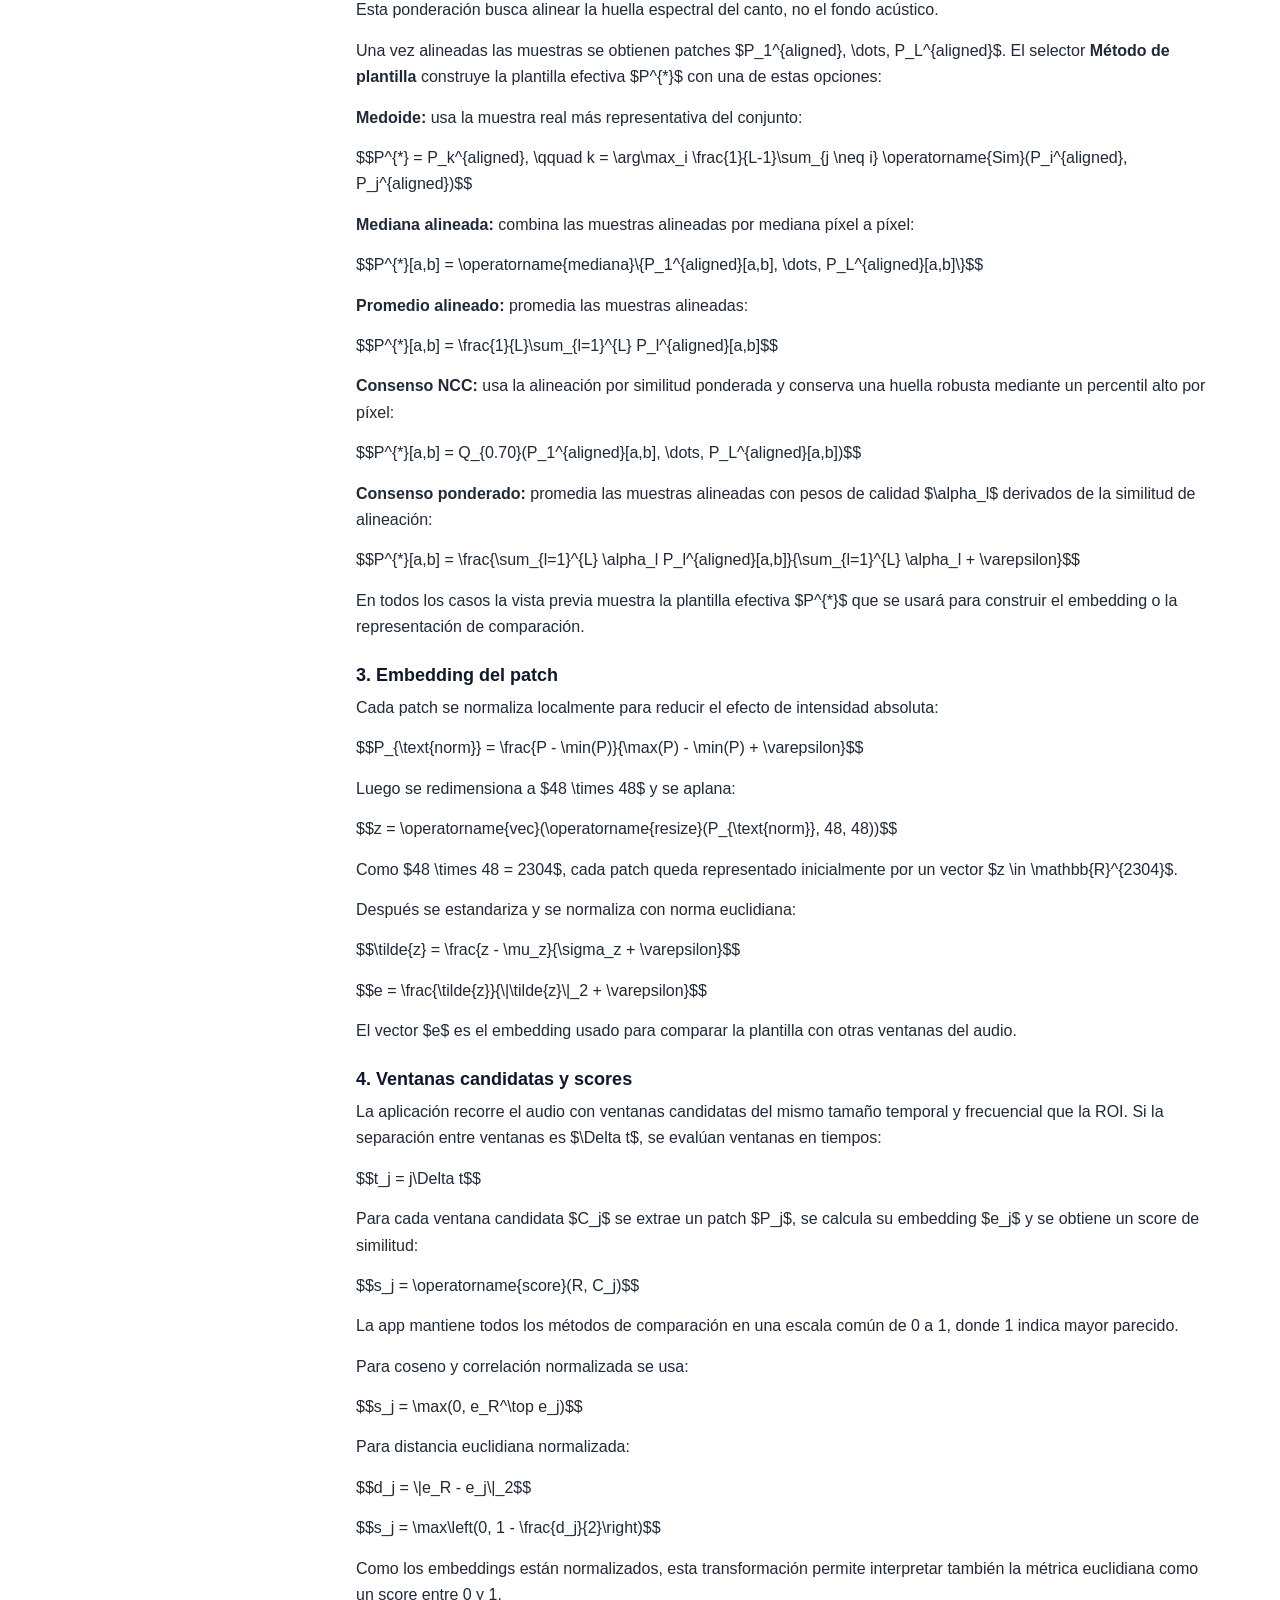
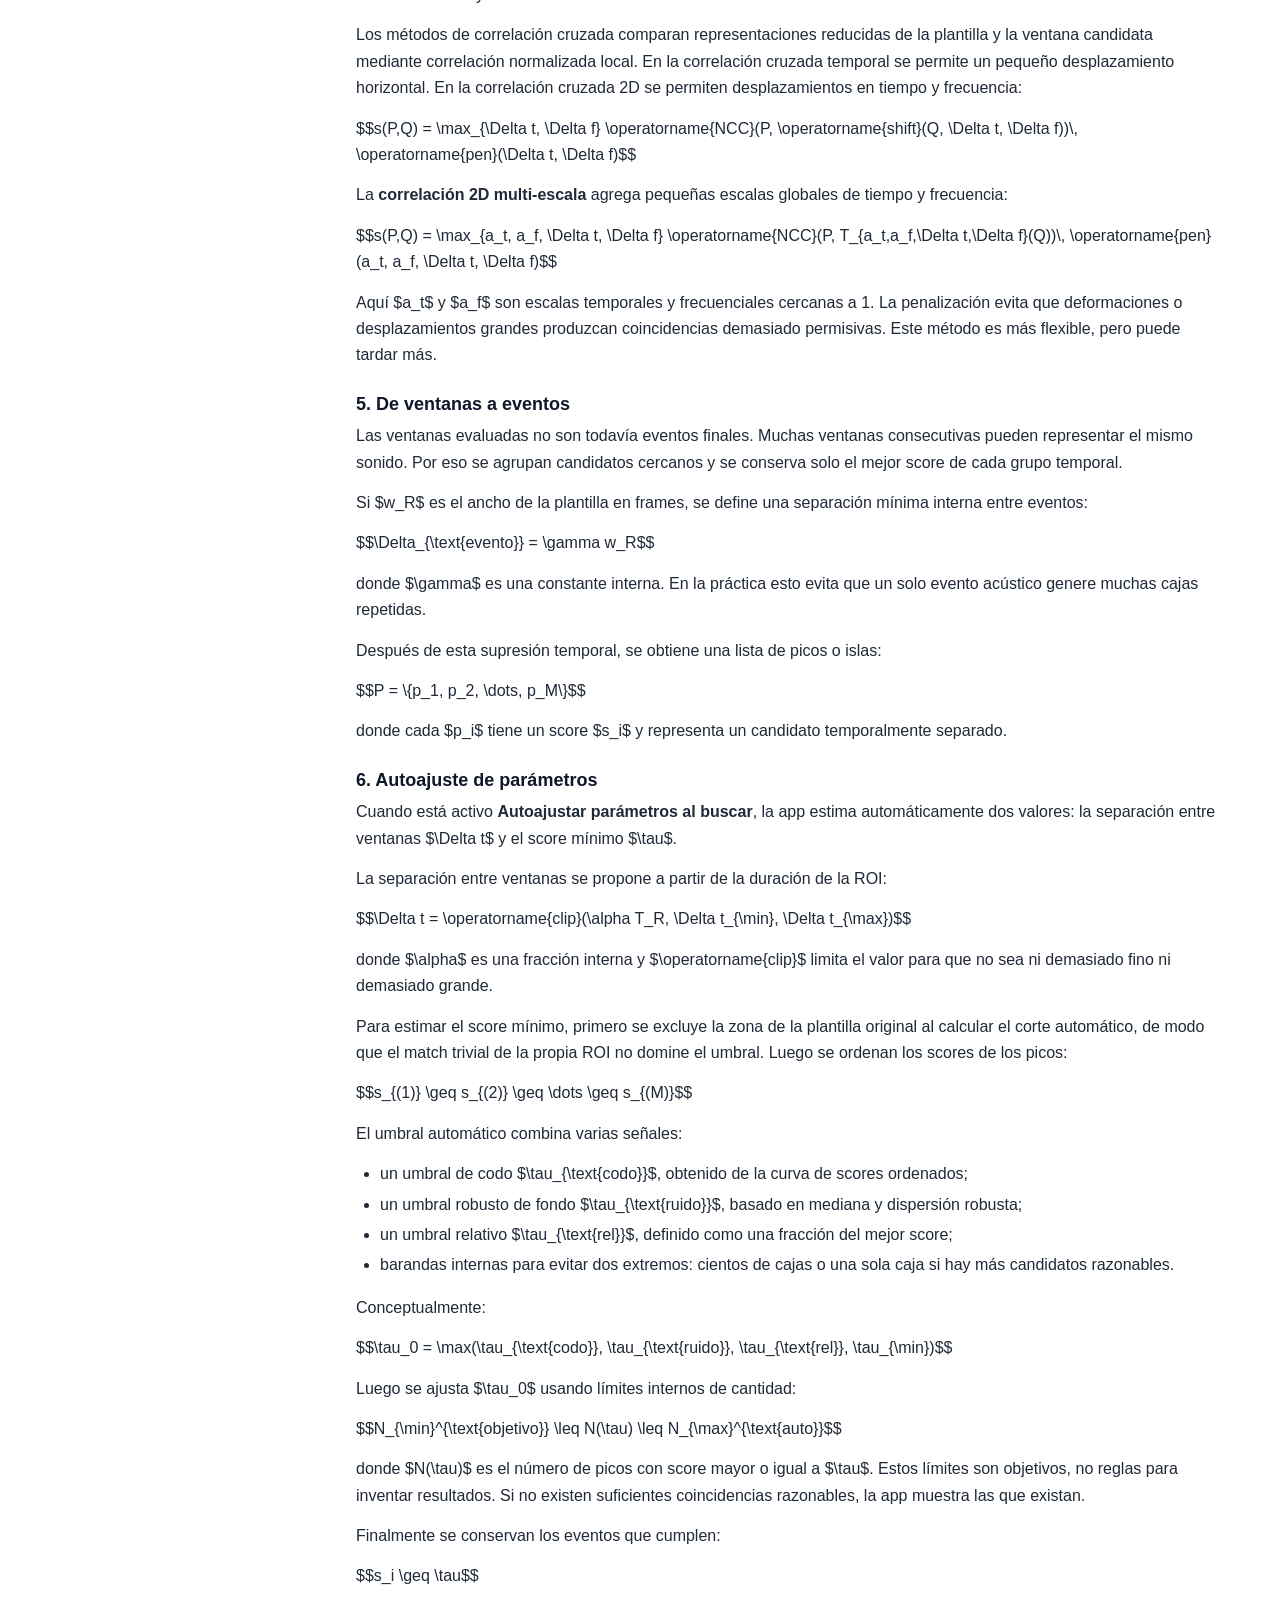
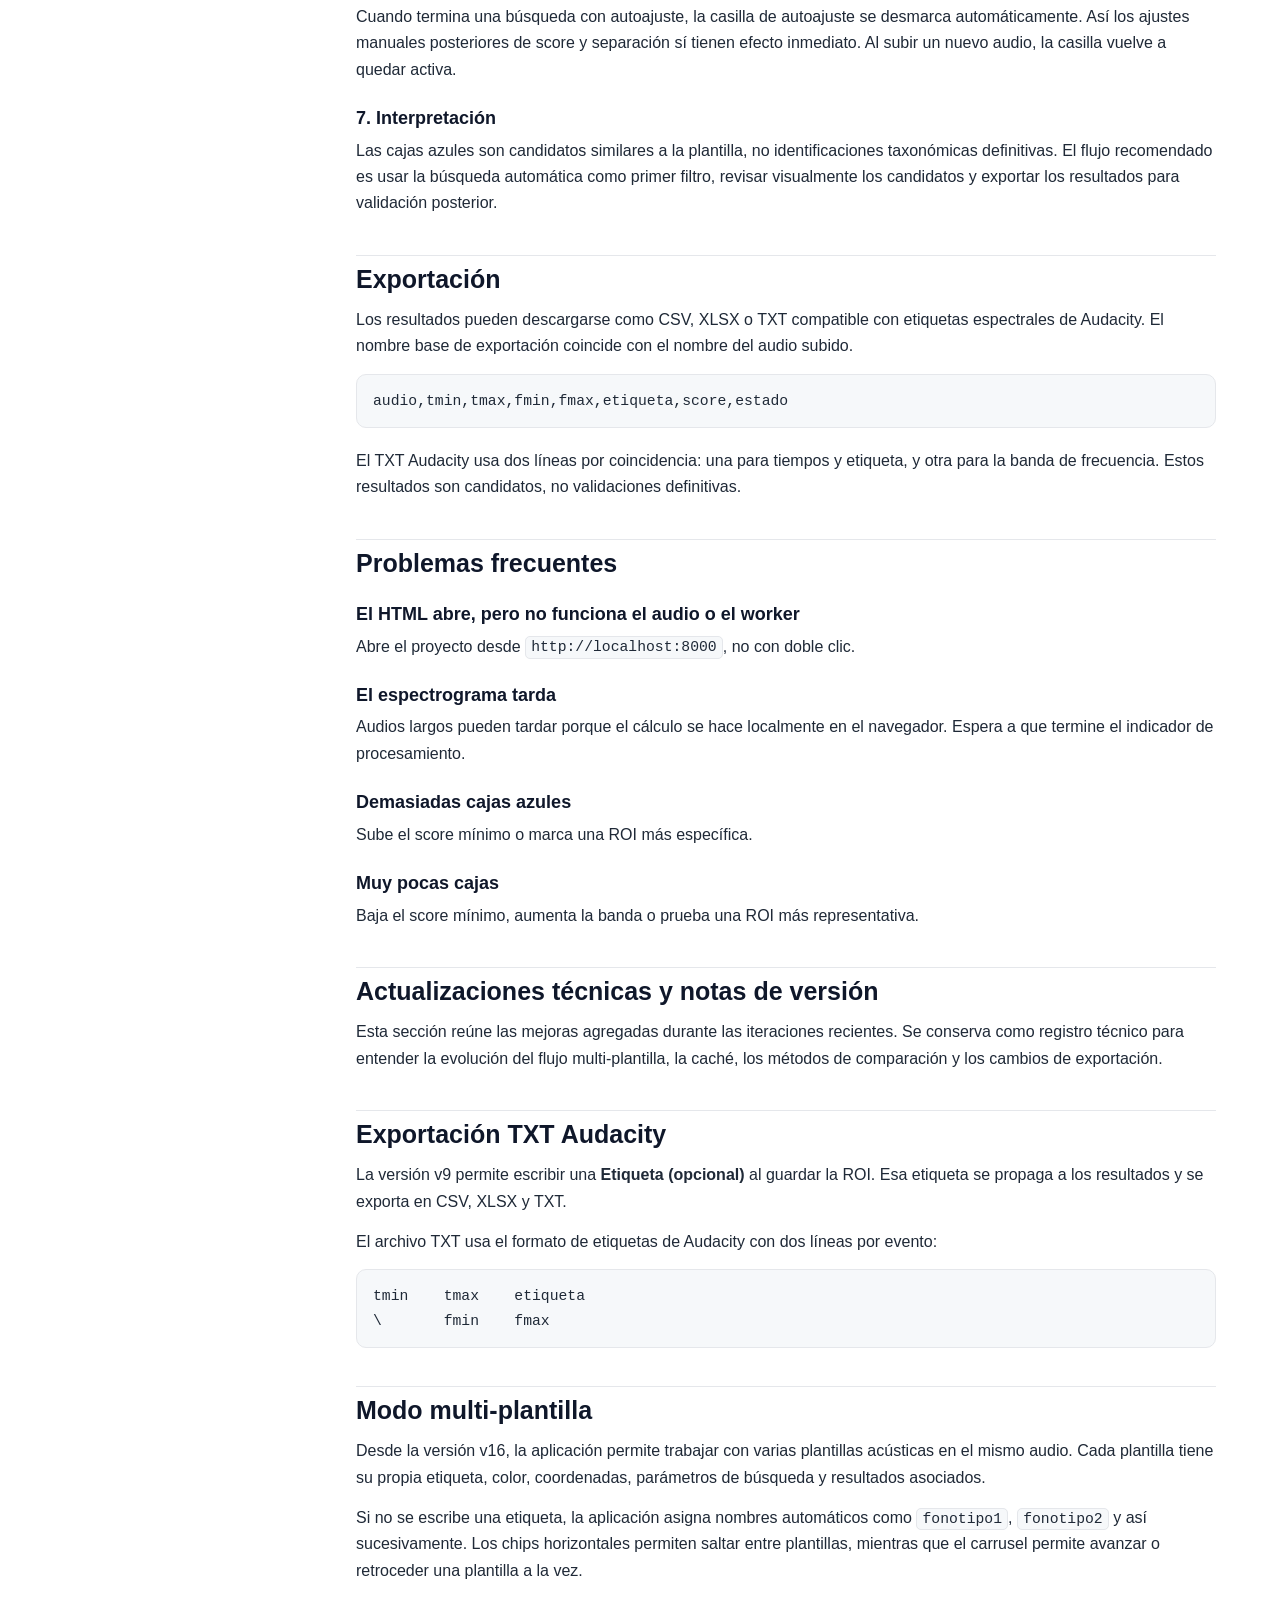
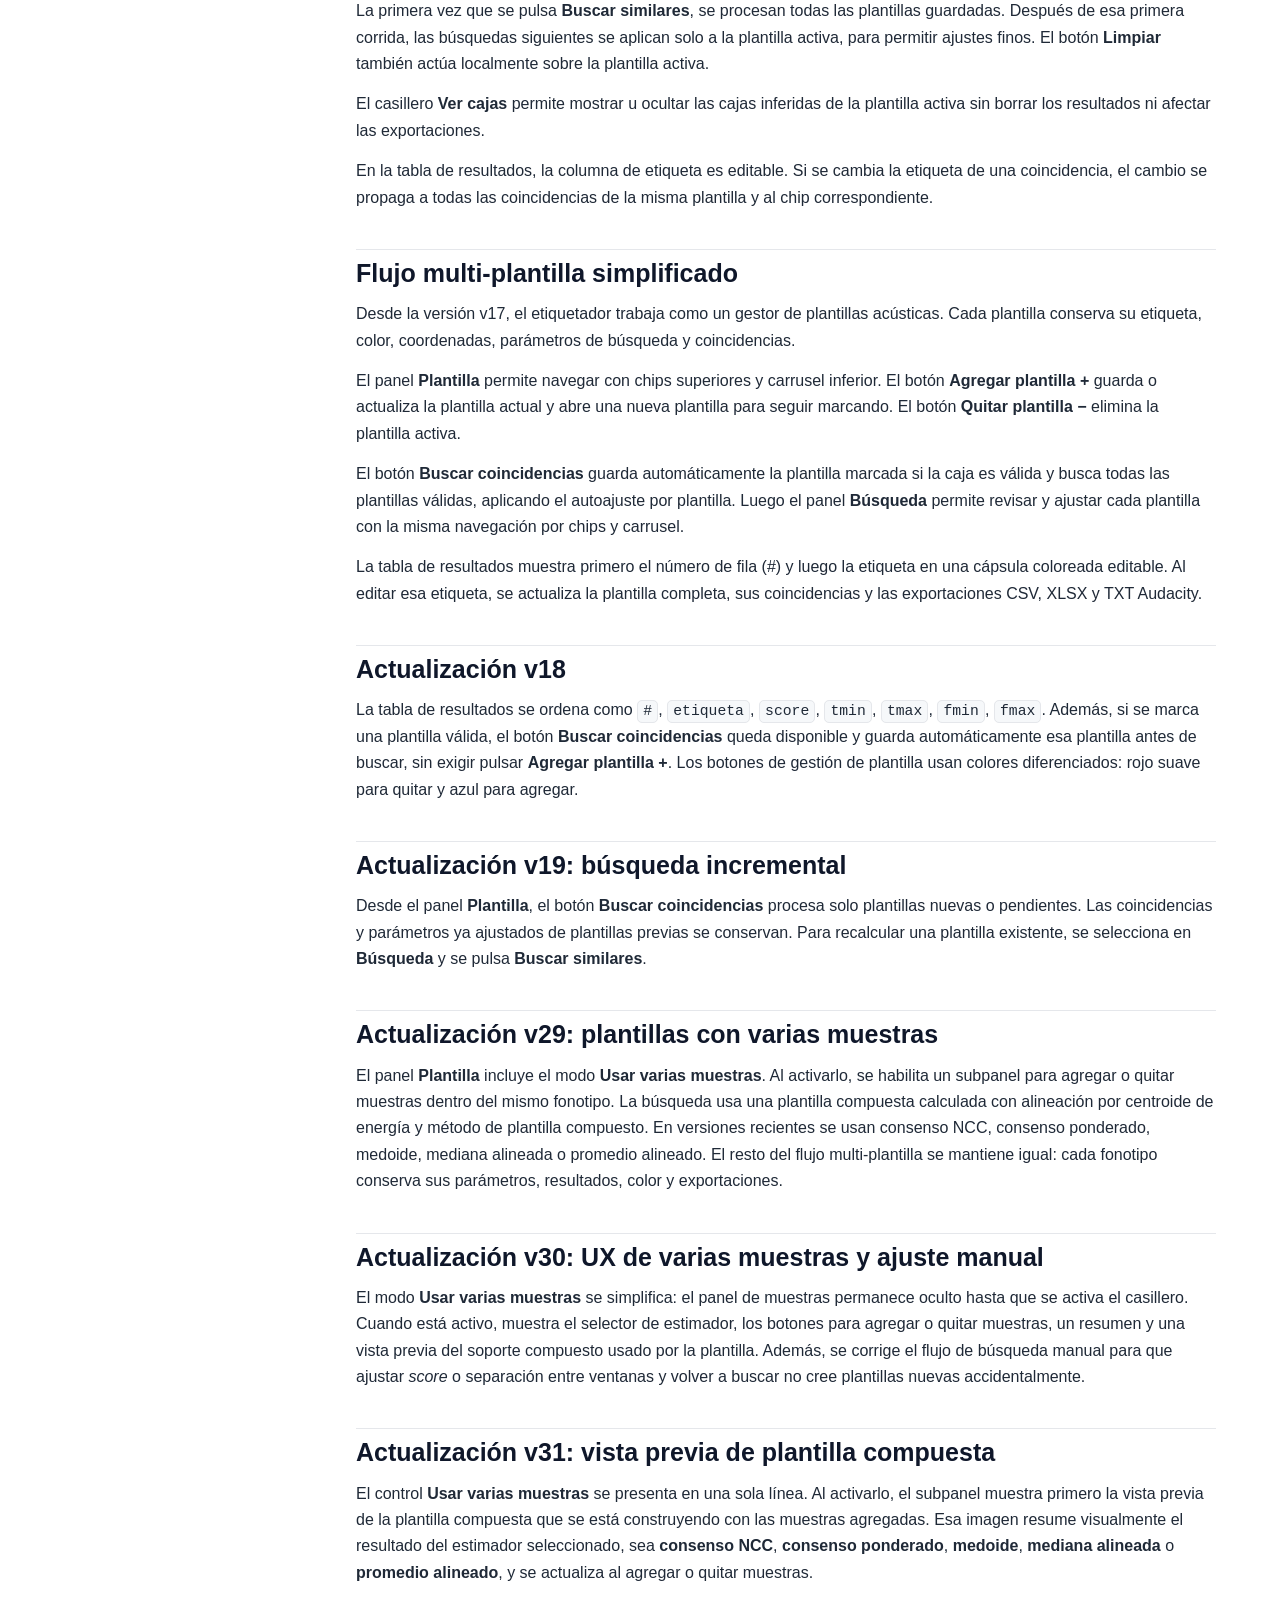
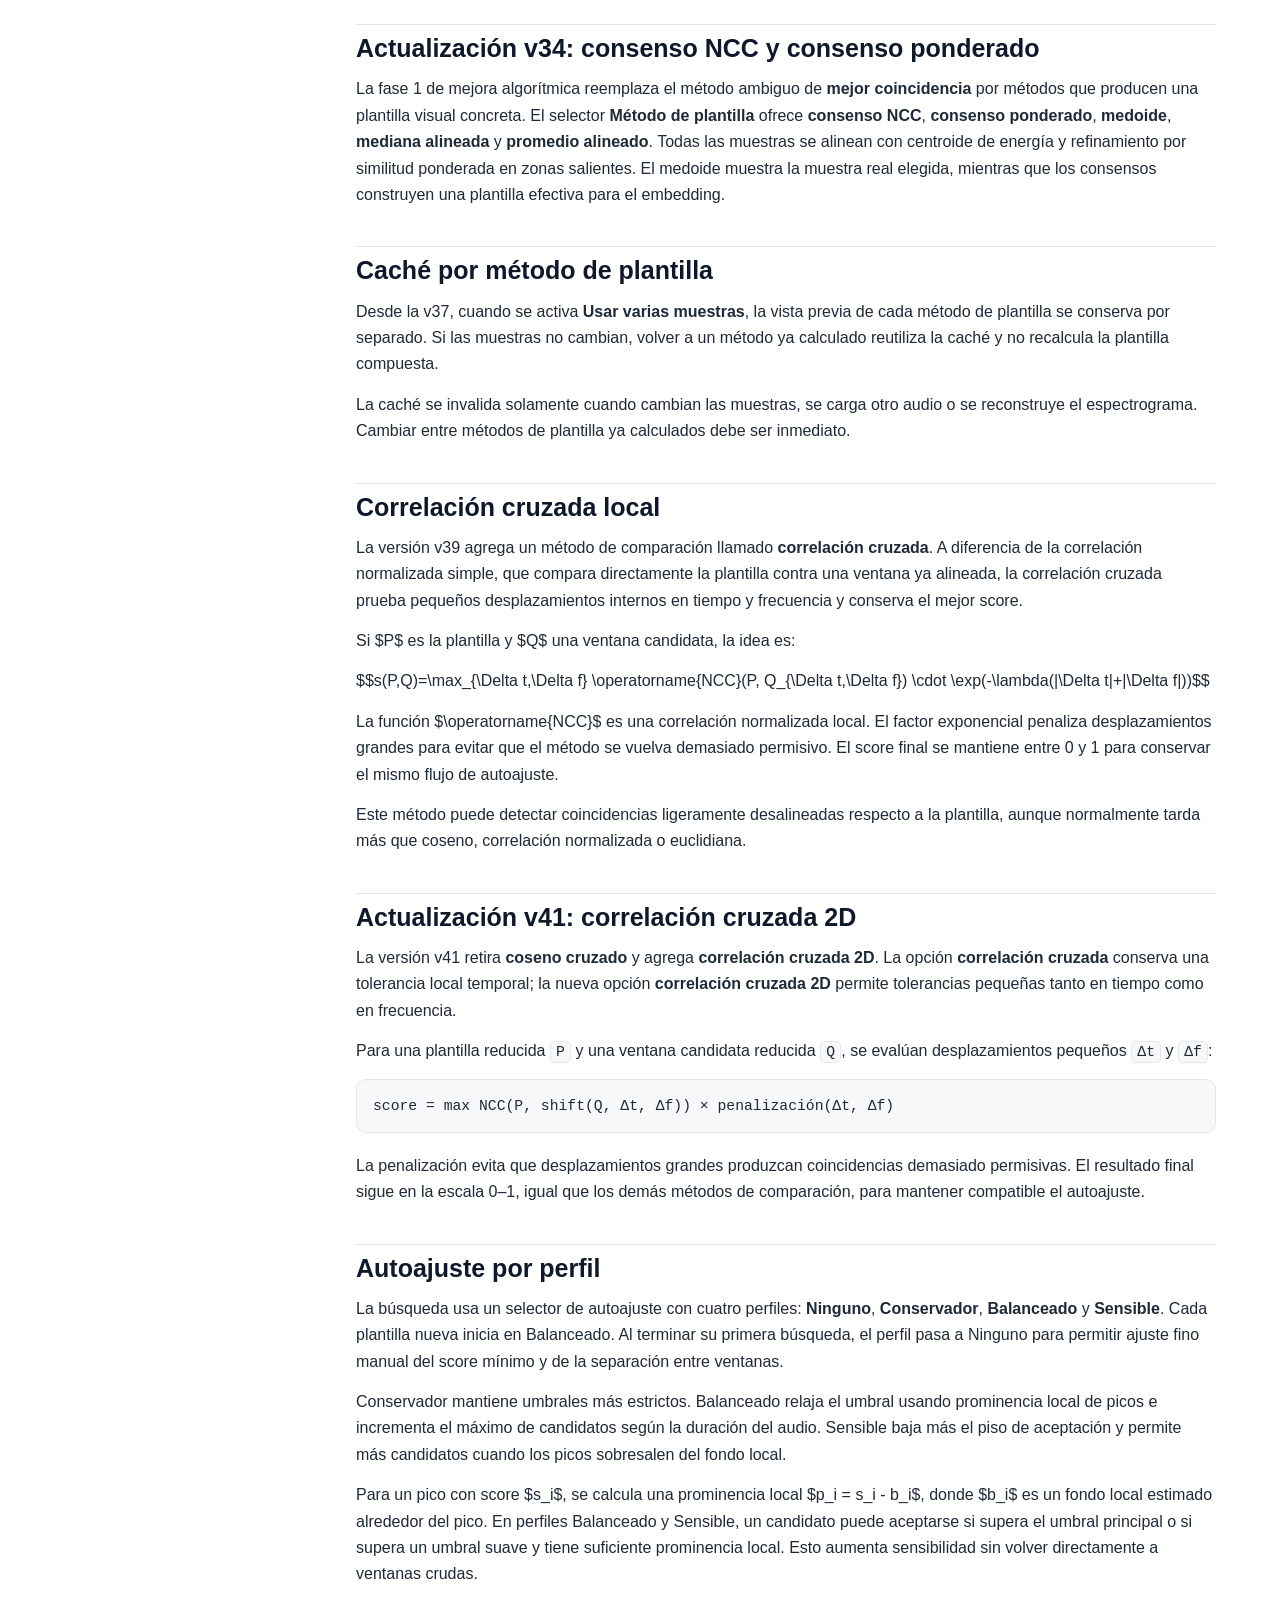
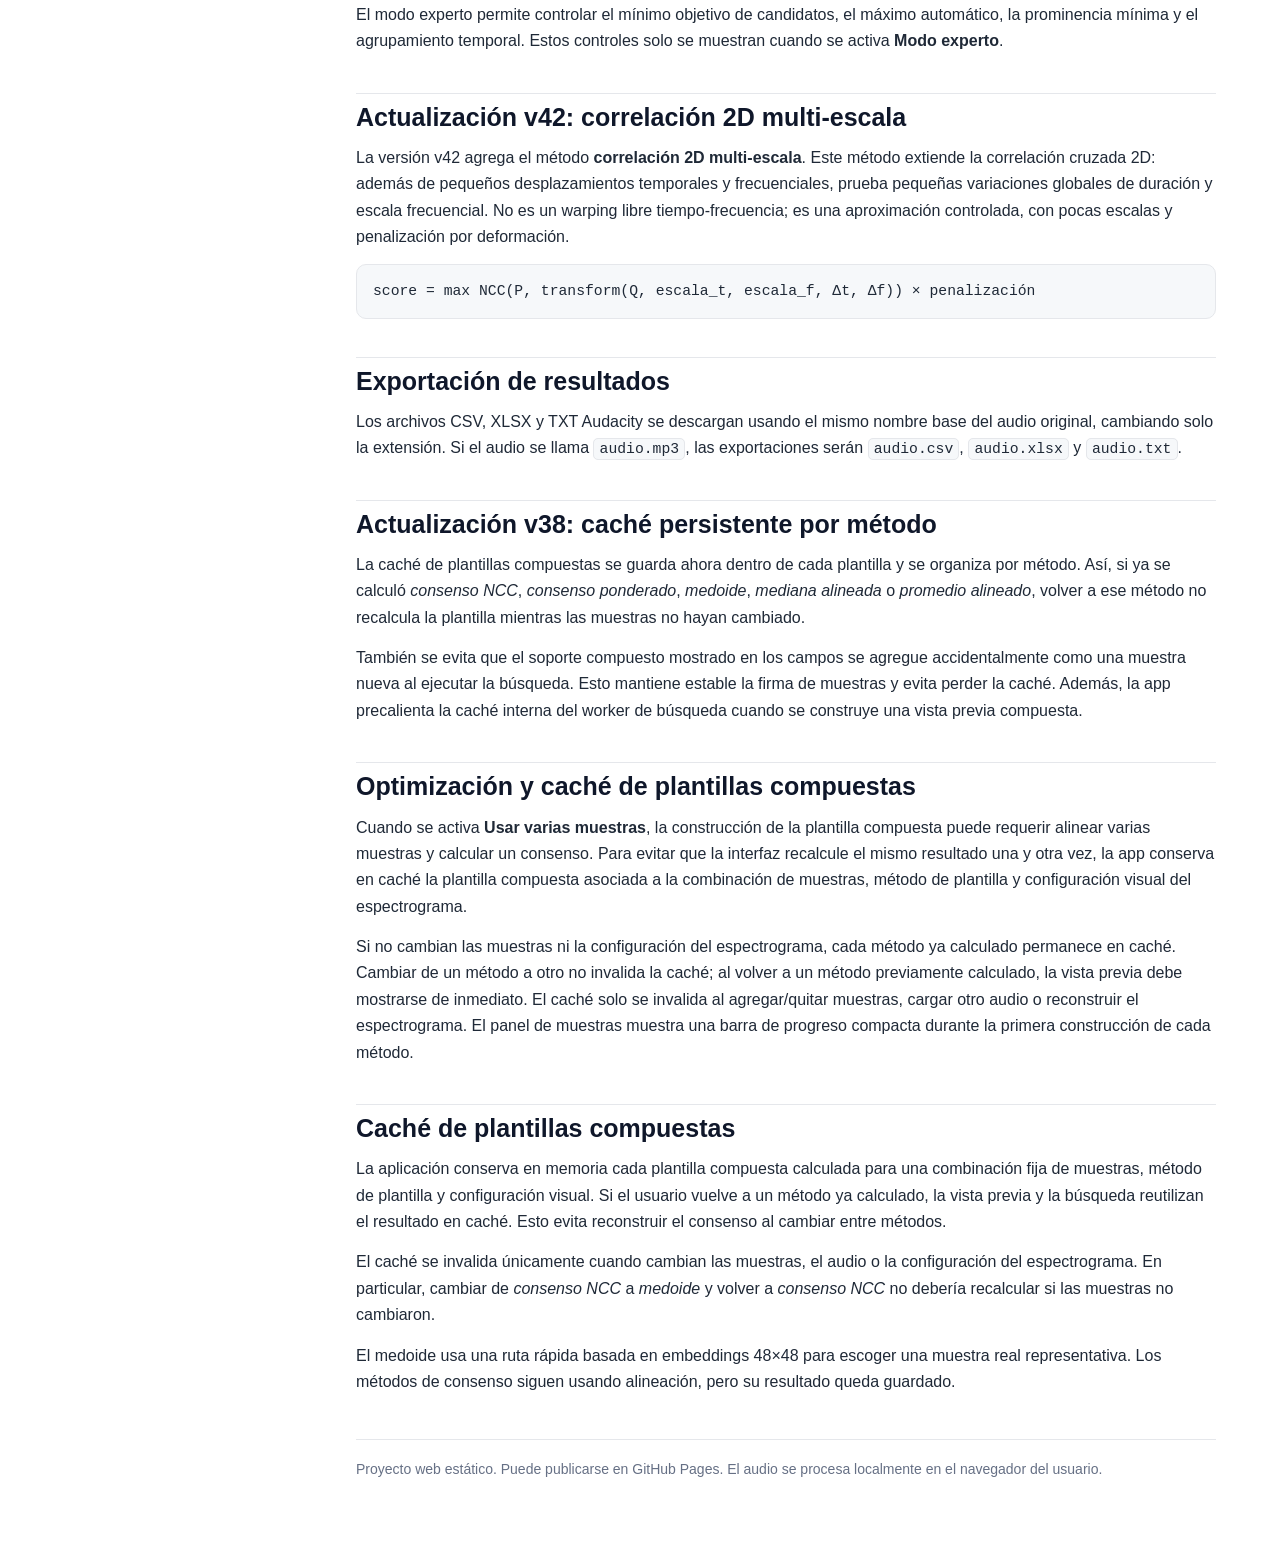
==== commit 29f708f8: "Add files via upload Mejora autoajuste, métodos de comparación y documentación  - Agrega selector " ====
--- a/documentacion.html
+++ b/documentacion.html
@@ -147,6 +147,7 @@
         <a href="#parametros">Parámetros</a>
         <a href="#matematica">Formulación matemática</a>
         <a href="#multiplantilla">Modo multi-plantilla</a>
+        <a href="#actualizaciones">Actualizaciones técnicas</a>
         <a href="#exportacion">Exportación CSV</a>
         <a href="#problemas">Problemas frecuentes</a>
         <a href="#arriba">Volver arriba</a>
@@ -397,8 +398,11 @@
         <p>Baja el score mínimo, aumenta la banda o prueba una ROI más representativa.</p>
       </section>
 
-      <p class="footer">Proyecto web estático. Puede publicarse en GitHub Pages. El audio se procesa localmente en el navegador del usuario.</p>
-    
+      <section id="actualizaciones">
+        <h2>Actualizaciones técnicas y notas de versión</h2>
+        <p>Esta sección reúne las mejoras agregadas durante las iteraciones recientes. Se conserva como registro técnico para entender la evolución del flujo multi-plantilla, la caché, los métodos de comparación y los cambios de exportación.</p>
+      </section>
+
 <section id="exportacion-audacity">
   <h2>Exportación TXT Audacity</h2>
   <p>La versión v9 permite escribir una <strong>Etiqueta (opcional)</strong> al guardar la ROI. Esa etiqueta se propaga a los resultados y se exporta en CSV, XLSX y TXT.</p>
@@ -452,15 +456,25 @@
         <p>La penalización evita que desplazamientos grandes produzcan coincidencias demasiado permisivas. El resultado final sigue en la escala 0–1, igual que los demás métodos de comparación, para mantener compatible el autoajuste.</p>
       </section>
 
-    </main>
-  </div>
+    
+<section id="autoajuste-perfiles">
+  <h2>Autoajuste por perfil</h2>
+  <p>La búsqueda usa un selector de autoajuste con cuatro perfiles: <strong>Ninguno</strong>, <strong>Conservador</strong>, <strong>Balanceado</strong> y <strong>Sensible</strong>. Cada plantilla nueva inicia en Balanceado. Al terminar su primera búsqueda, el perfil pasa a Ninguno para permitir ajuste fino manual del score mínimo y de la separación entre ventanas.</p>
+  <p>Conservador mantiene umbrales más estrictos. Balanceado relaja el umbral usando prominencia local de picos e incrementa el máximo de candidatos según la duración del audio. Sensible baja más el piso de aceptación y permite más candidatos cuando los picos sobresalen del fondo local.</p>
+  <p>Para un pico con score $s_i$, se calcula una prominencia local $p_i = s_i - b_i$, donde $b_i$ es un fondo local estimado alrededor del pico. En perfiles Balanceado y Sensible, un candidato puede aceptarse si supera el umbral principal o si supera un umbral suave y tiene suficiente prominencia local. Esto aumenta sensibilidad sin volver directamente a ventanas crudas.</p>
+  <p>El modo experto permite controlar el mínimo objetivo de candidatos, el máximo automático, la prominencia mínima y el agrupamiento temporal. Estos controles solo se muestran cuando se activa <strong>Modo experto</strong>.</p>
+</section>
+
+
+
+  
 
 <section id="v42"><h2>Actualización v42: correlación 2D multi-escala</h2>
   <p>La versión v42 agrega el método <strong>correlación 2D multi-escala</strong>. Este método extiende la correlación cruzada 2D: además de pequeños desplazamientos temporales y frecuenciales, prueba pequeñas variaciones globales de duración y escala frecuencial. No es un warping libre tiempo-frecuencia; es una aproximación controlada, con pocas escalas y penalización por deformación.</p>
   <pre><code>score = max NCC(P, transform(Q, escala_t, escala_f, Δt, Δf)) × penalización</code></pre>
 </section>
 
-<section><h2>Exportación de resultados</h2><p>Los archivos CSV, XLSX y TXT Audacity se descargan usando el mismo nombre base del audio original, cambiando solo la extensión. Si el audio se llama <code>audio.mp3</code>, las exportaciones serán <code>audio.csv</code>, <code>audio.xlsx</code> y <code>audio.txt</code>.</p></section>
+<section id="exportacion-resultados-nota"><h2>Exportación de resultados</h2><p>Los archivos CSV, XLSX y TXT Audacity se descargan usando el mismo nombre base del audio original, cambiando solo la extensión. Si el audio se llama <code>audio.mp3</code>, las exportaciones serán <code>audio.csv</code>, <code>audio.xlsx</code> y <code>audio.txt</code>.</p></section>
 
 <section id="cache-v38">
   <h2>Actualización v38: caché persistente por método</h2>
@@ -468,8 +482,8 @@
   <p>También se evita que el soporte compuesto mostrado en los campos se agregue accidentalmente como una muestra nueva al ejecutar la búsqueda. Esto mantiene estable la firma de muestras y evita perder la caché. Además, la app precalienta la caché interna del worker de búsqueda cuando se construye una vista previa compuesta.</p>
 </section>
 
-</body>
-</html>
+
+
 
 
 <section id="optimizacion-cache">
@@ -482,3 +496,9 @@
 <p>La aplicación conserva en memoria cada plantilla compuesta calculada para una combinación fija de muestras, método de plantilla y configuración visual. Si el usuario vuelve a un método ya calculado, la vista previa y la búsqueda reutilizan el resultado en caché. Esto evita reconstruir el consenso al cambiar entre métodos.</p>
 <p>El caché se invalida únicamente cuando cambian las muestras, el audio o la configuración del espectrograma. En particular, cambiar de <em>consenso NCC</em> a <em>medoide</em> y volver a <em>consenso NCC</em> no debería recalcular si las muestras no cambiaron.</p>
 <p>El medoide usa una ruta rápida basada en embeddings 48×48 para escoger una muestra real representativa. Los métodos de consenso siguen usando alineación, pero su resultado queda guardado.</p>
+
+      <p class="footer">Proyecto web estático. Puede publicarse en GitHub Pages. El audio se procesa localmente en el navegador del usuario.</p>
+    </main>
+  </div>
+</body>
+</html>
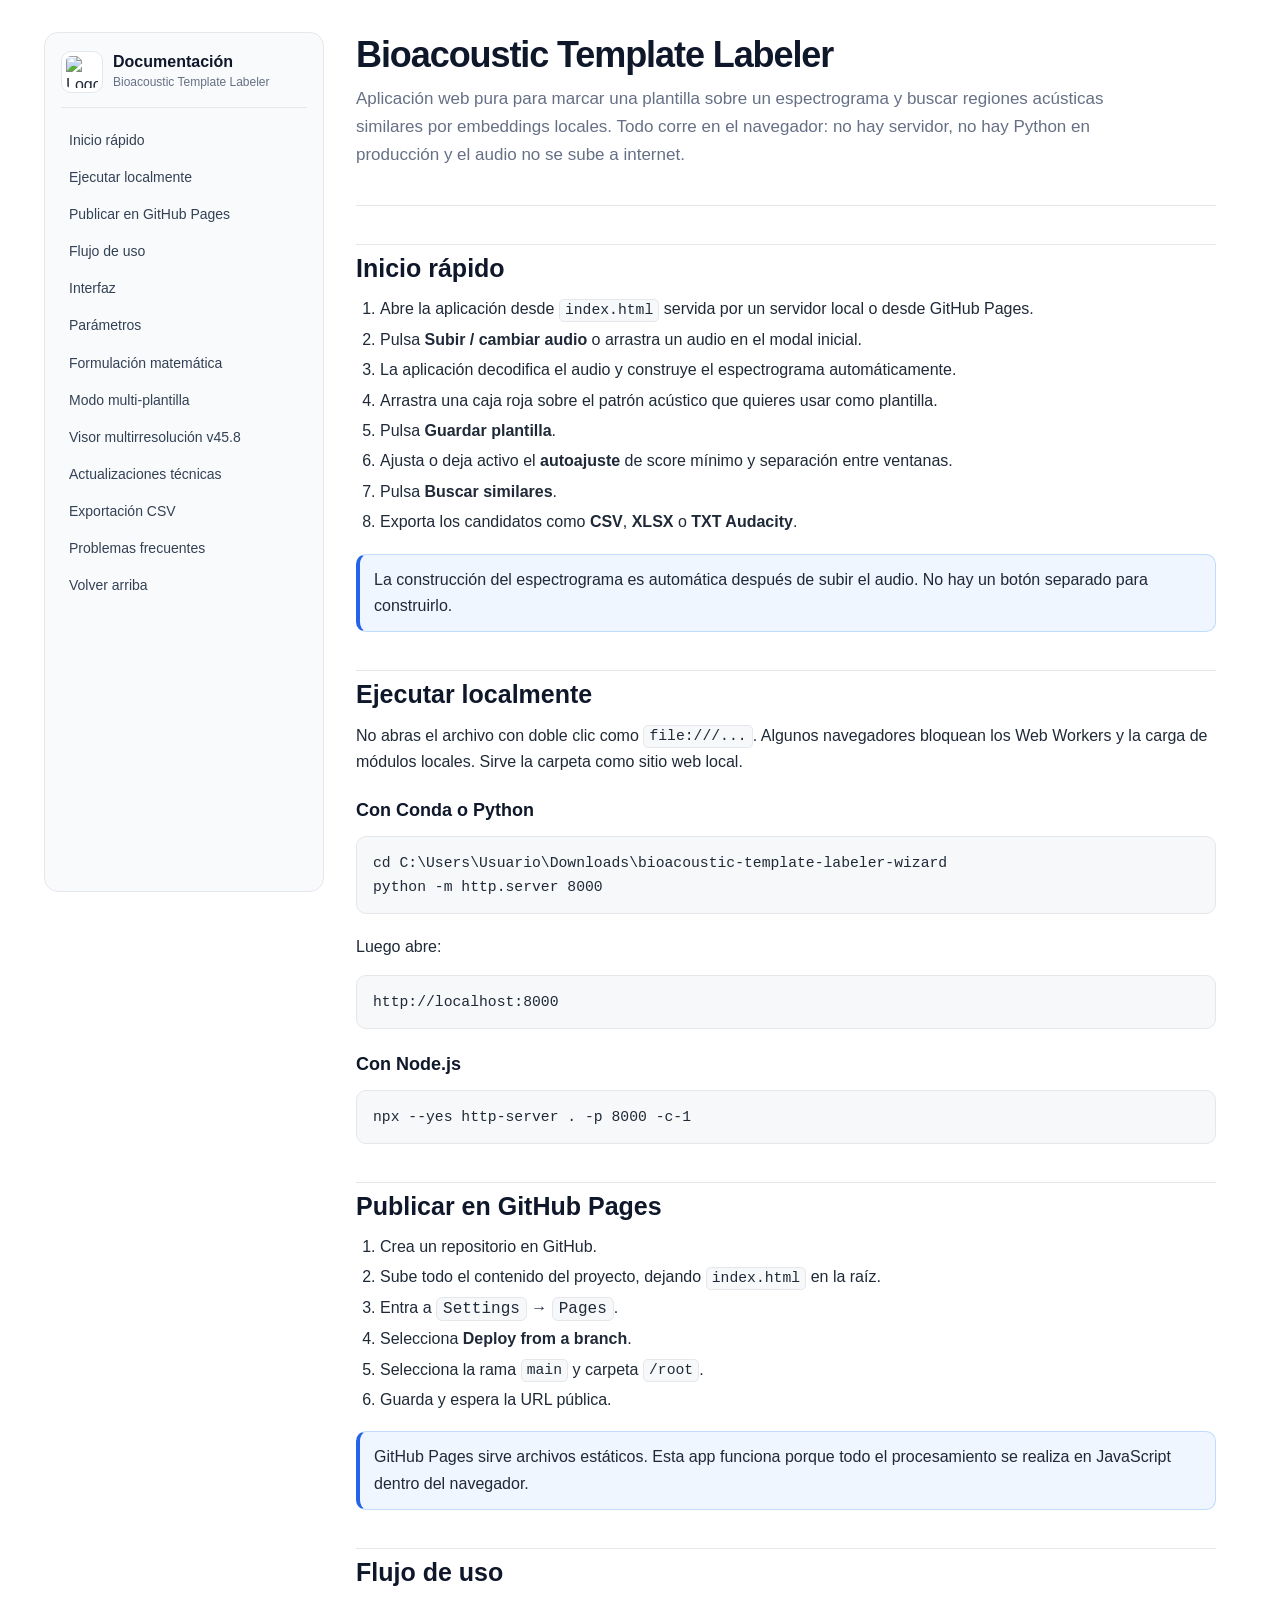
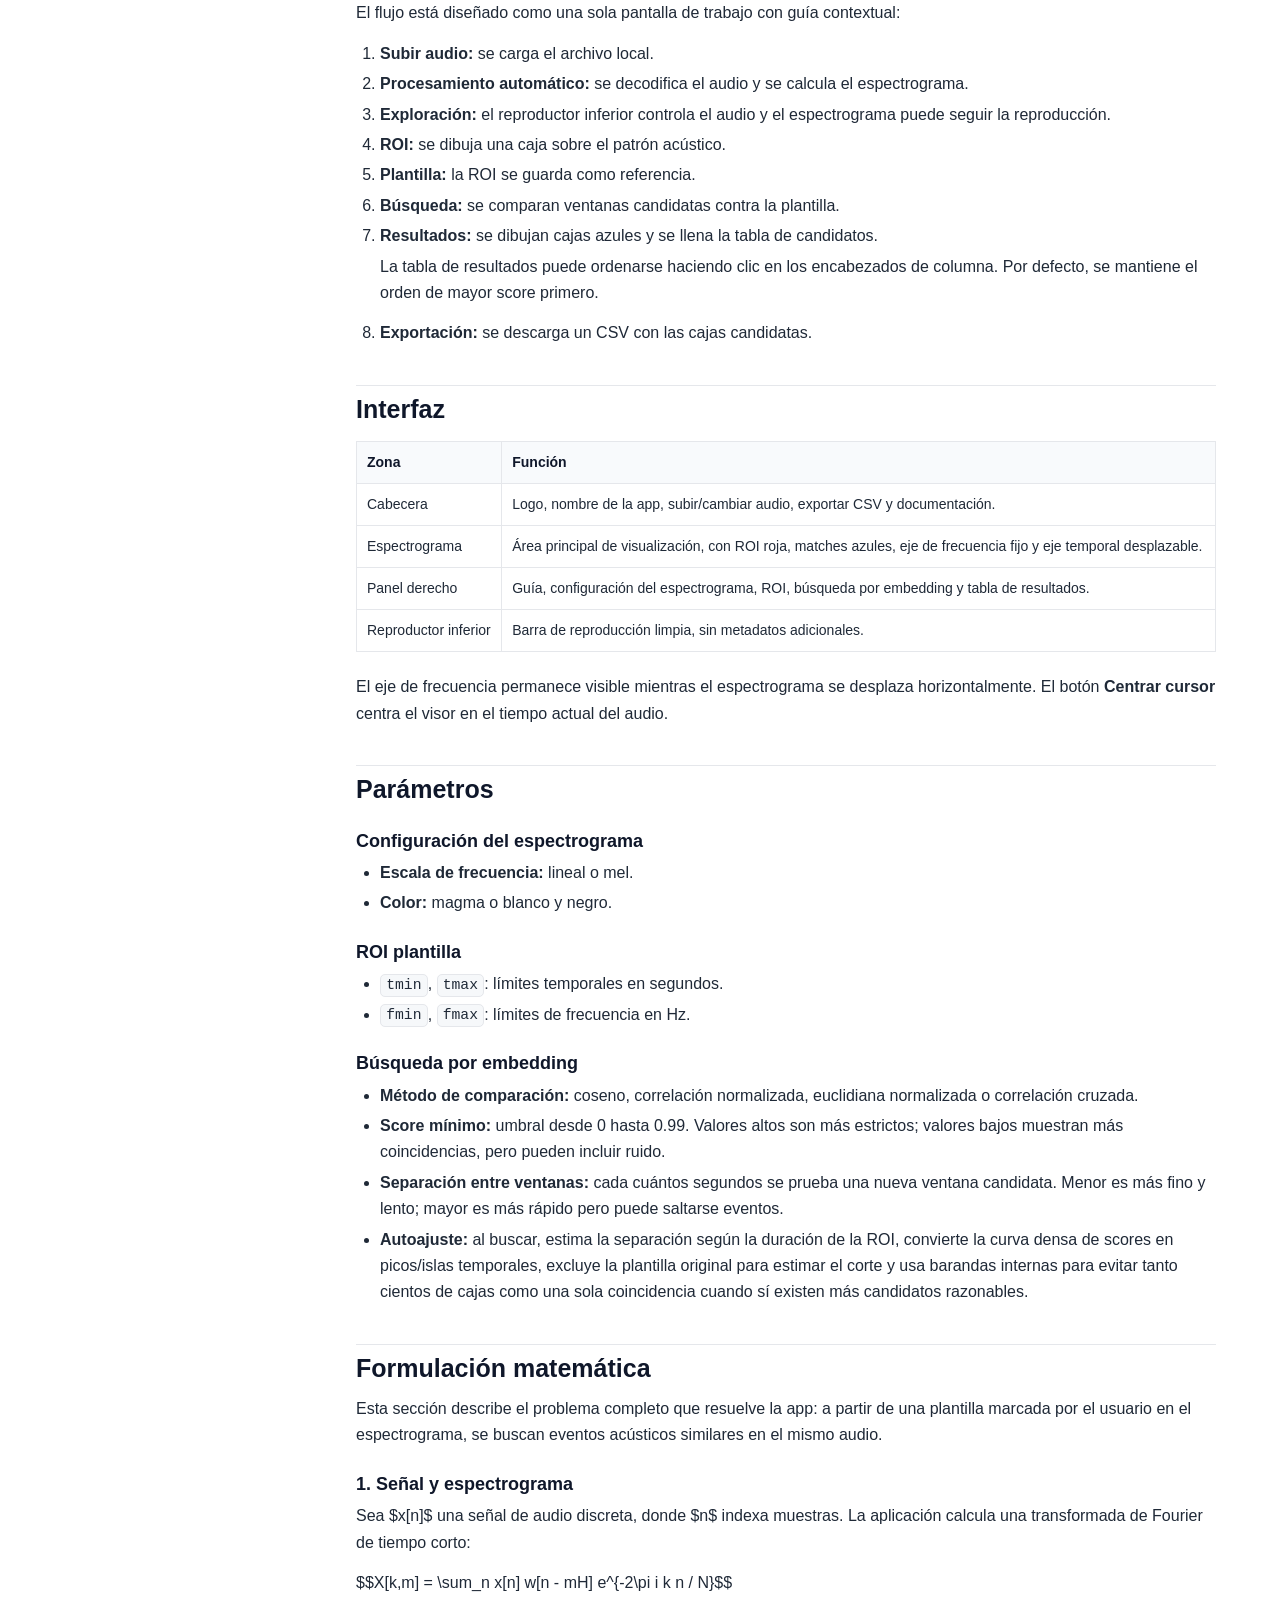
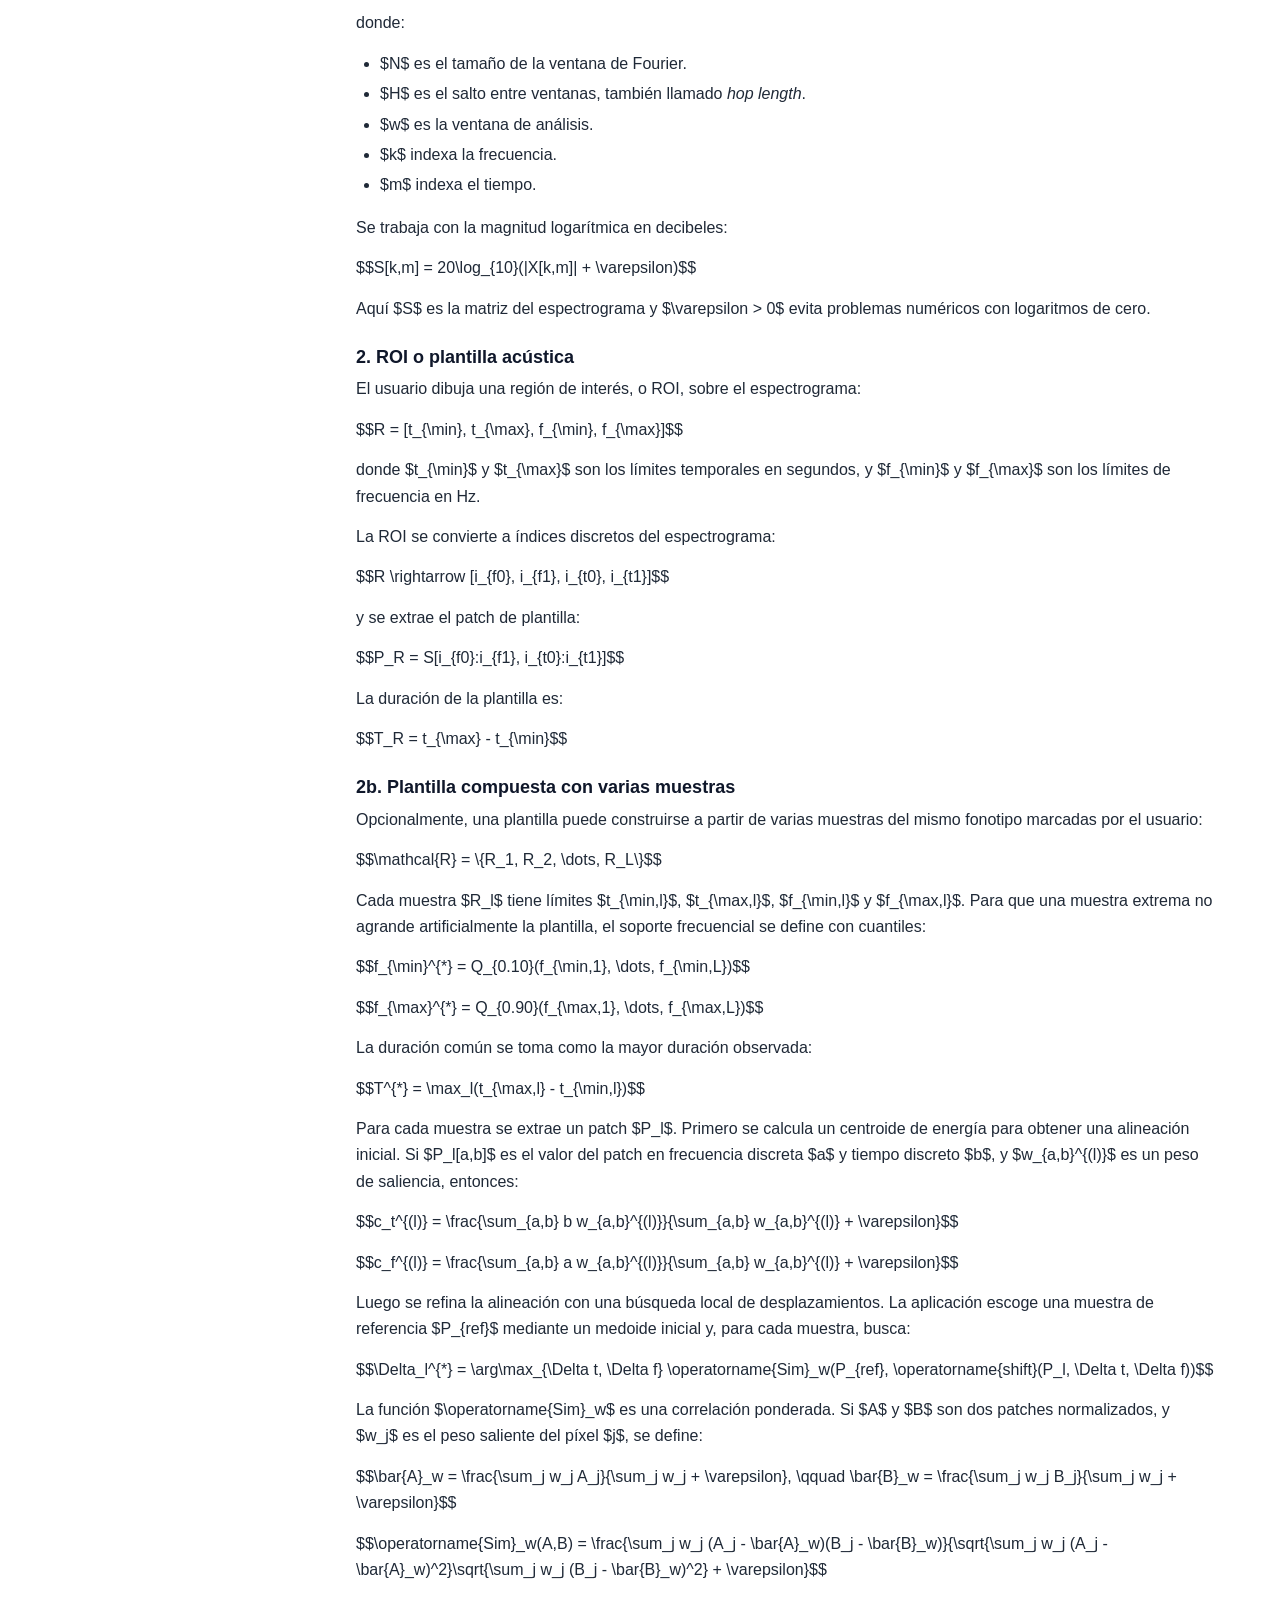
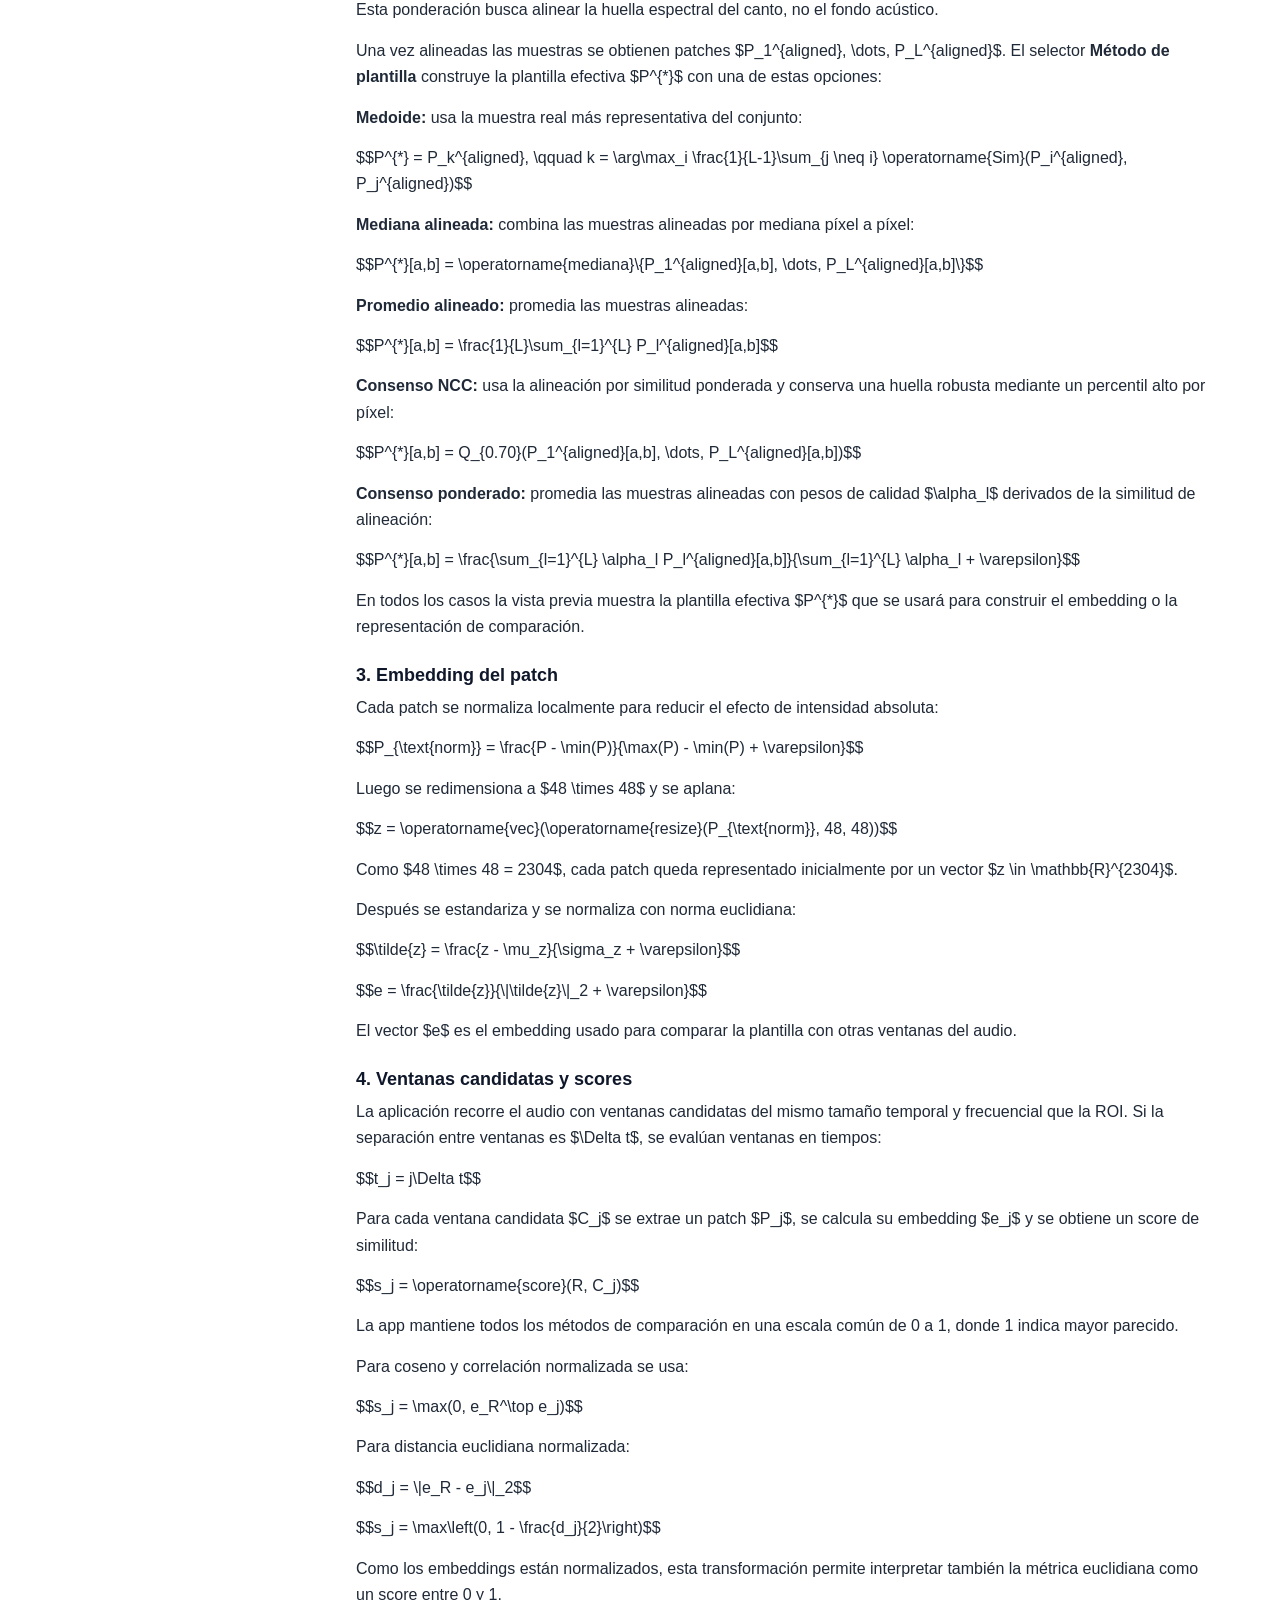
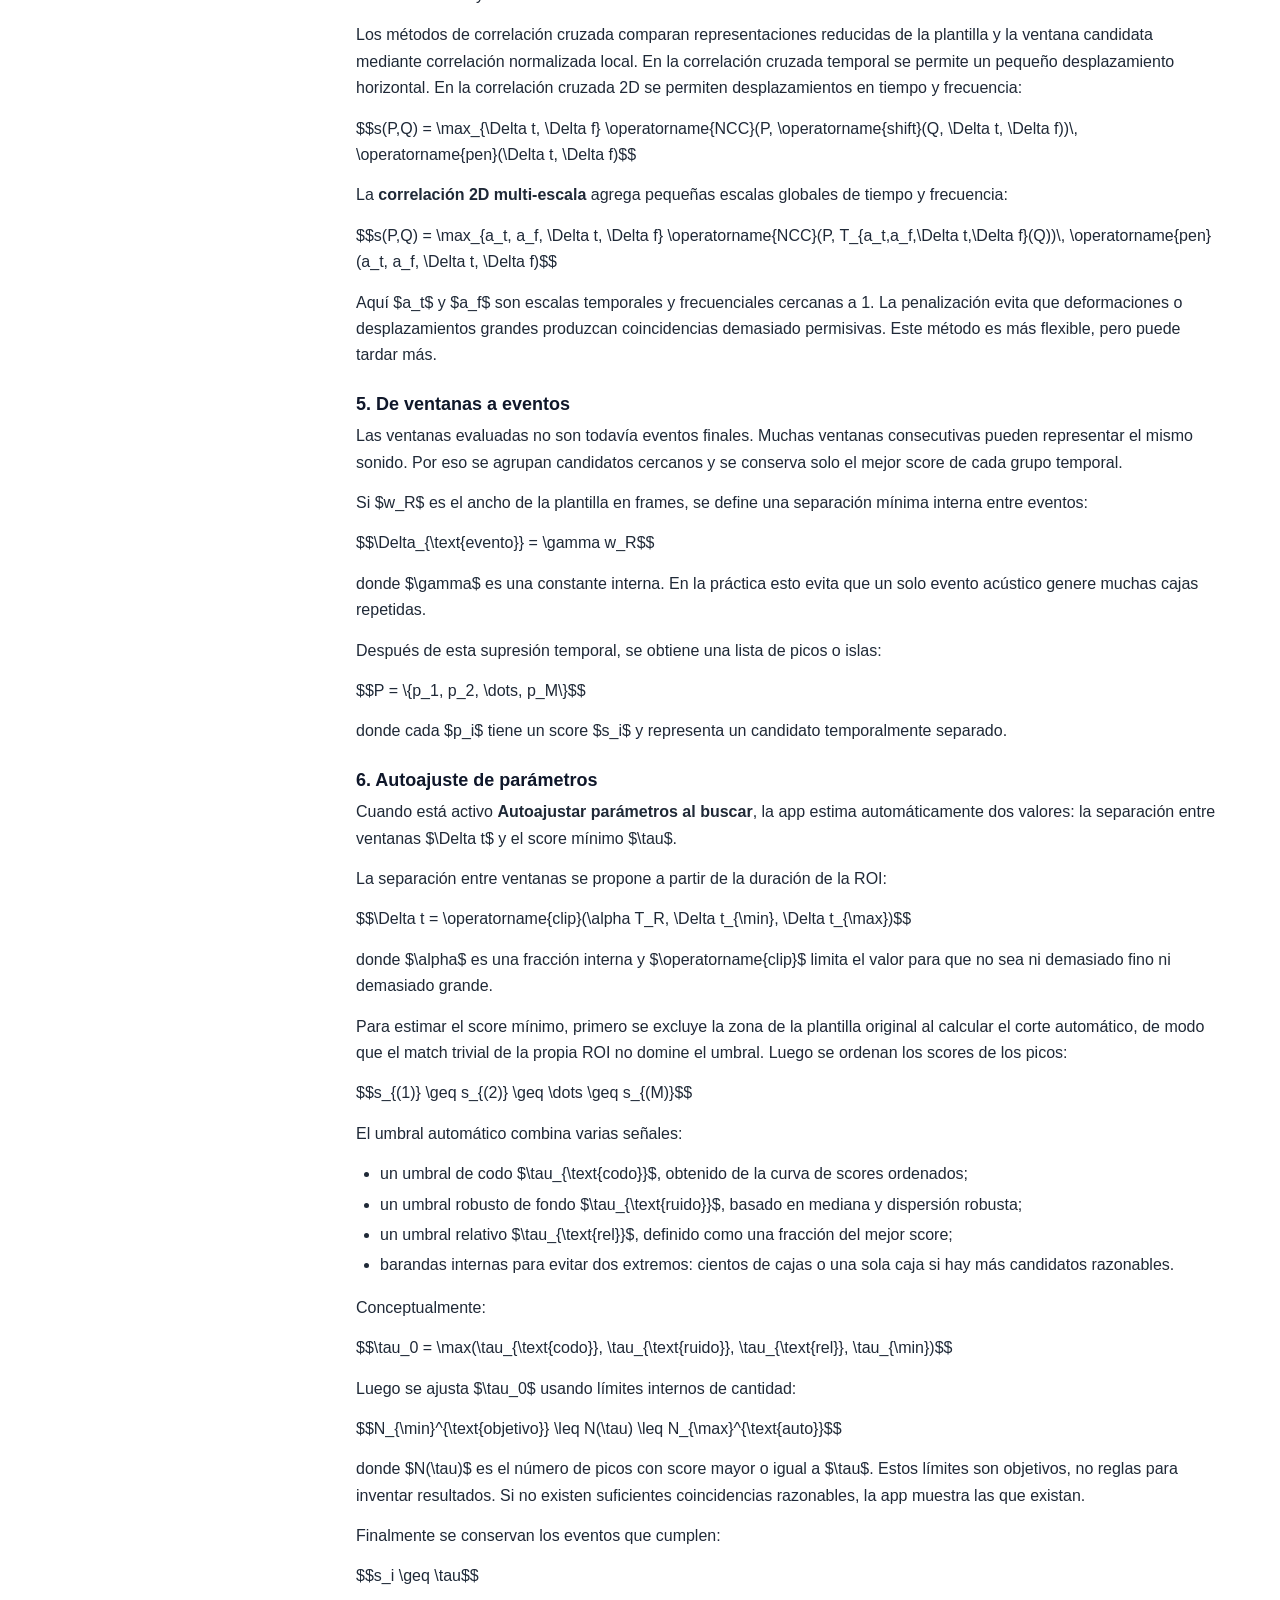
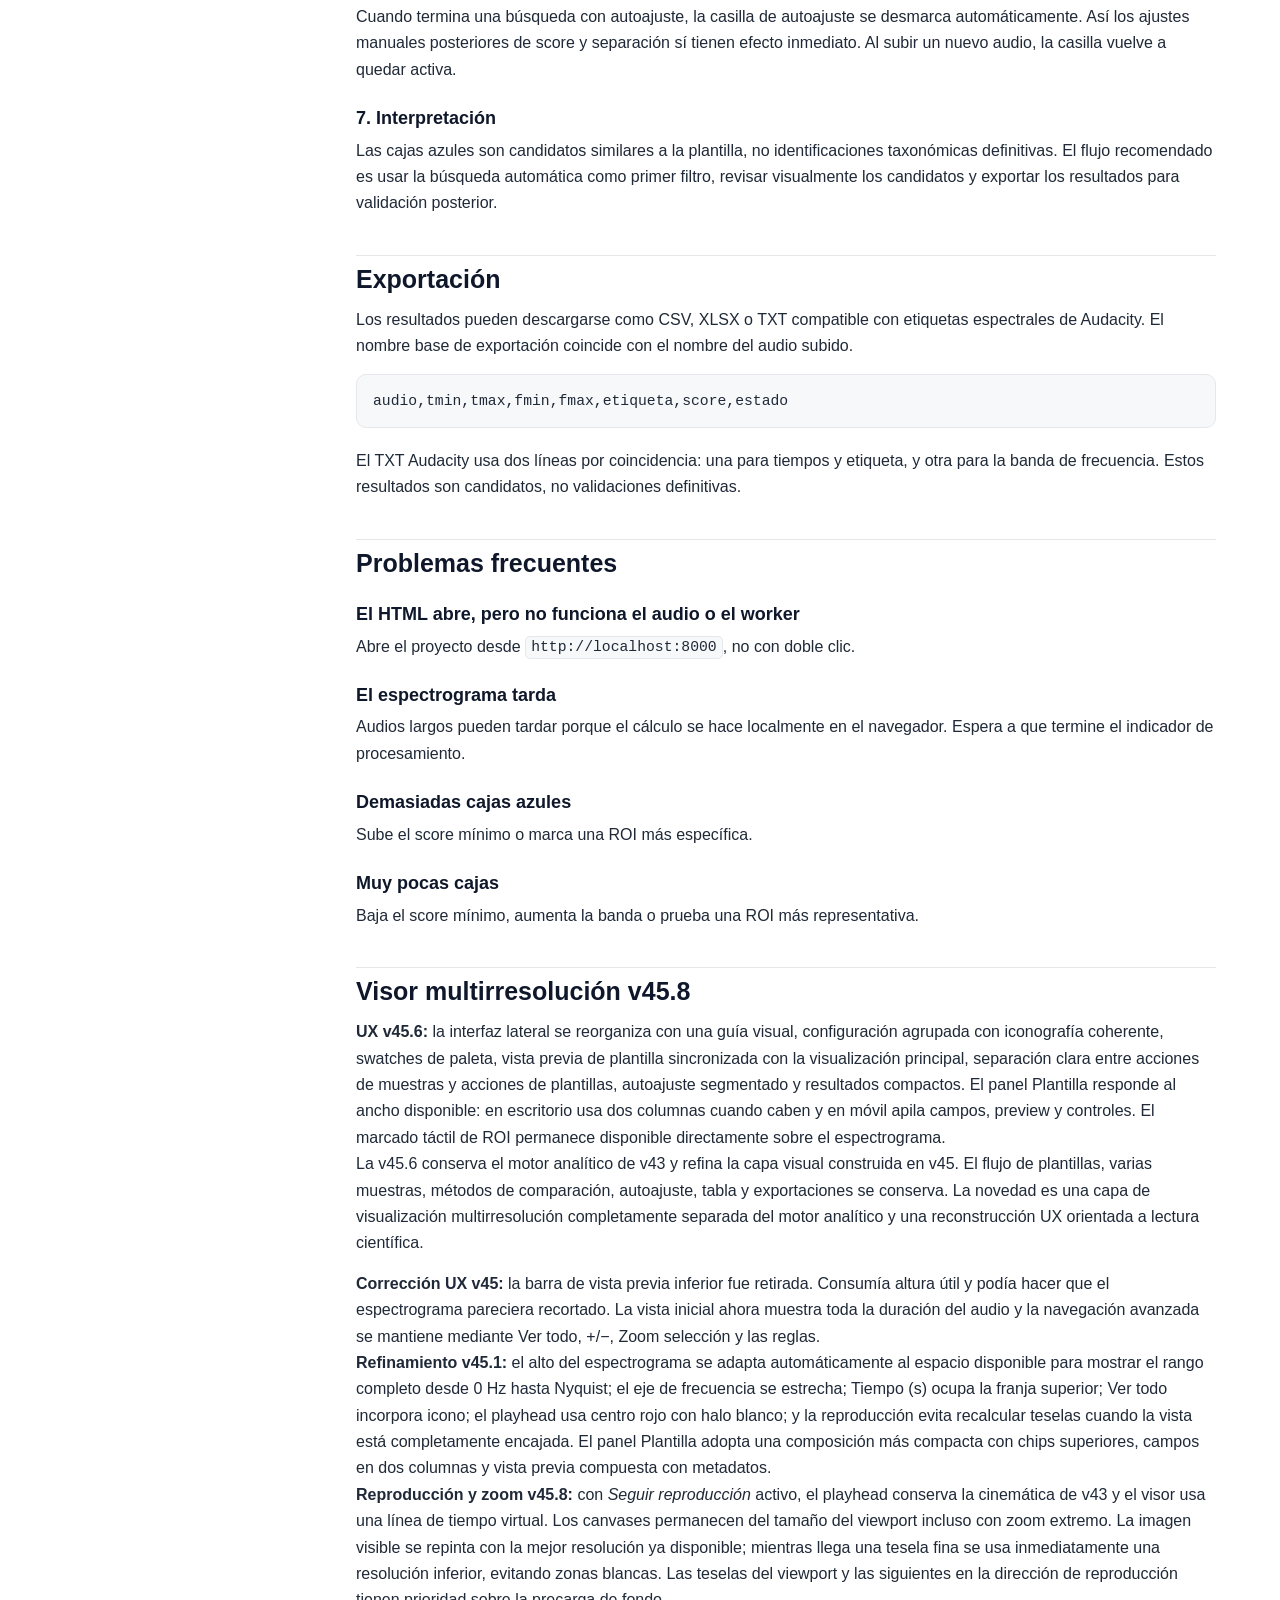
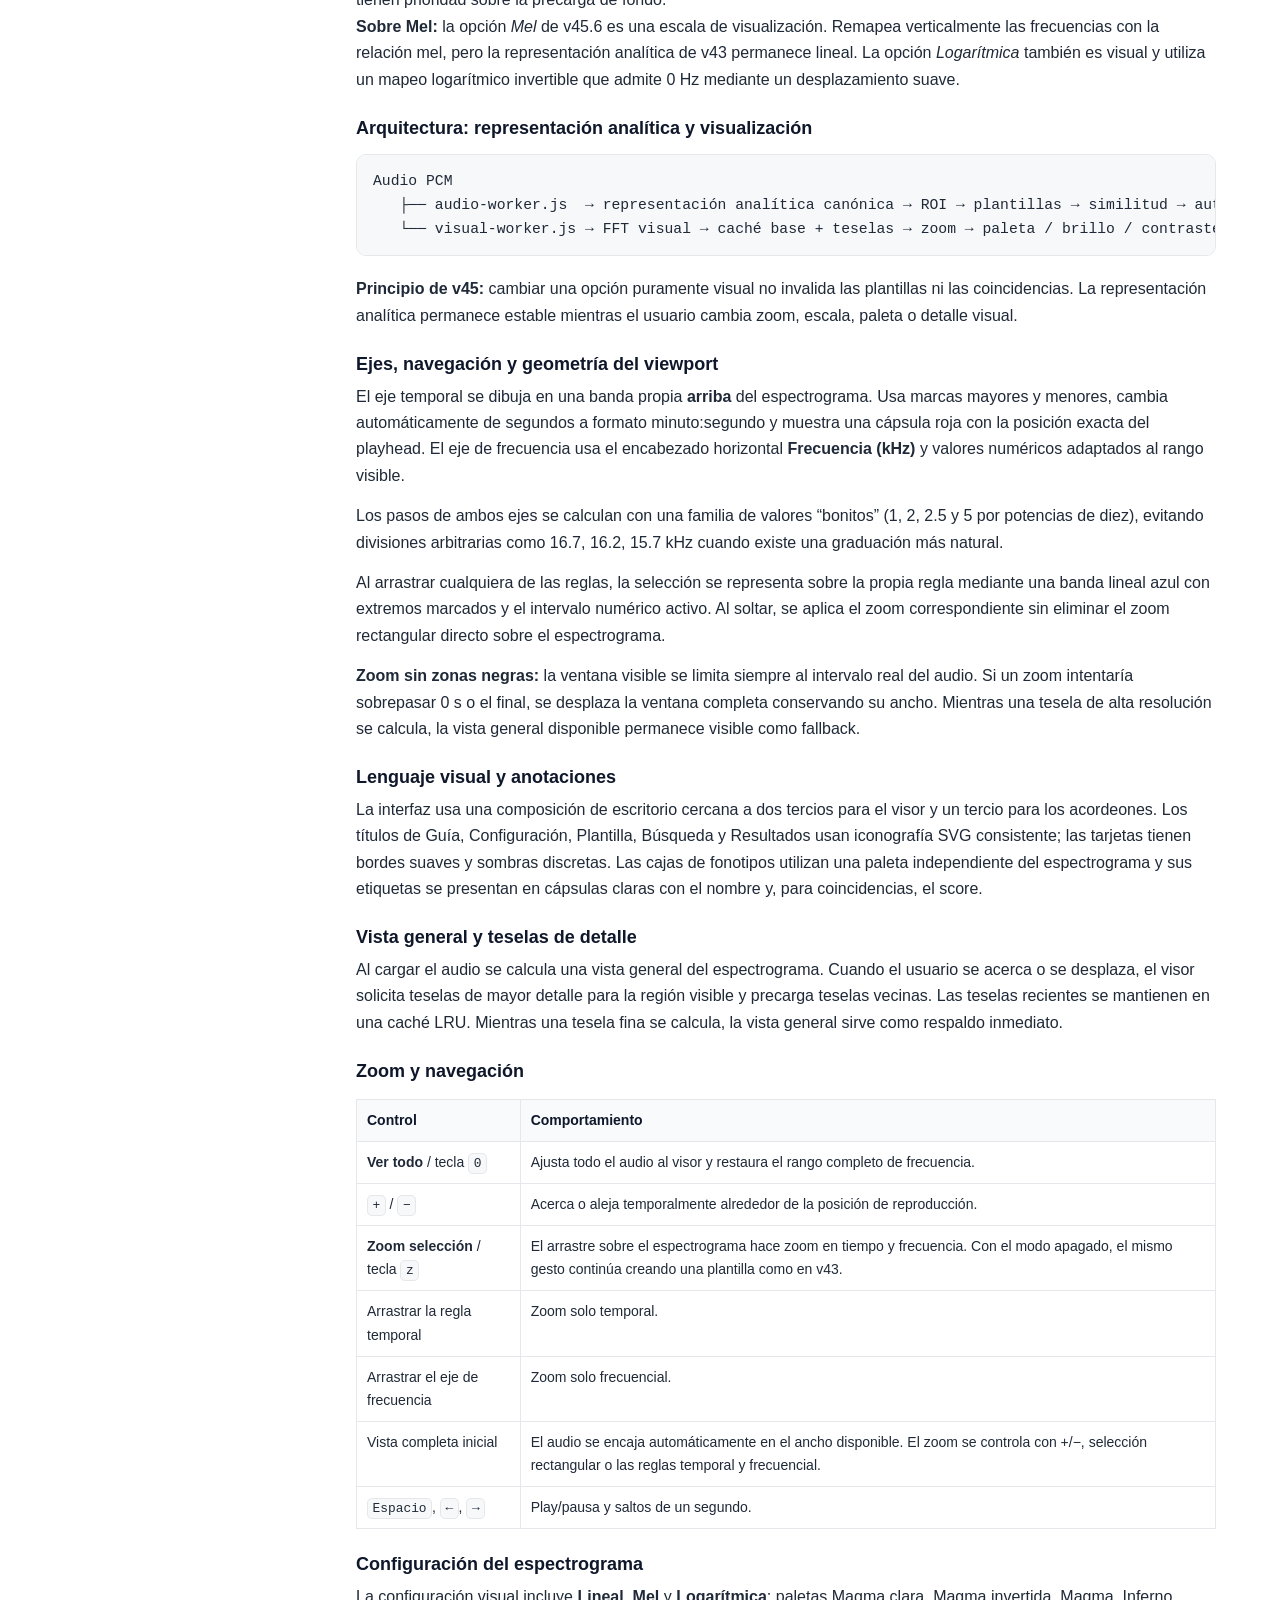
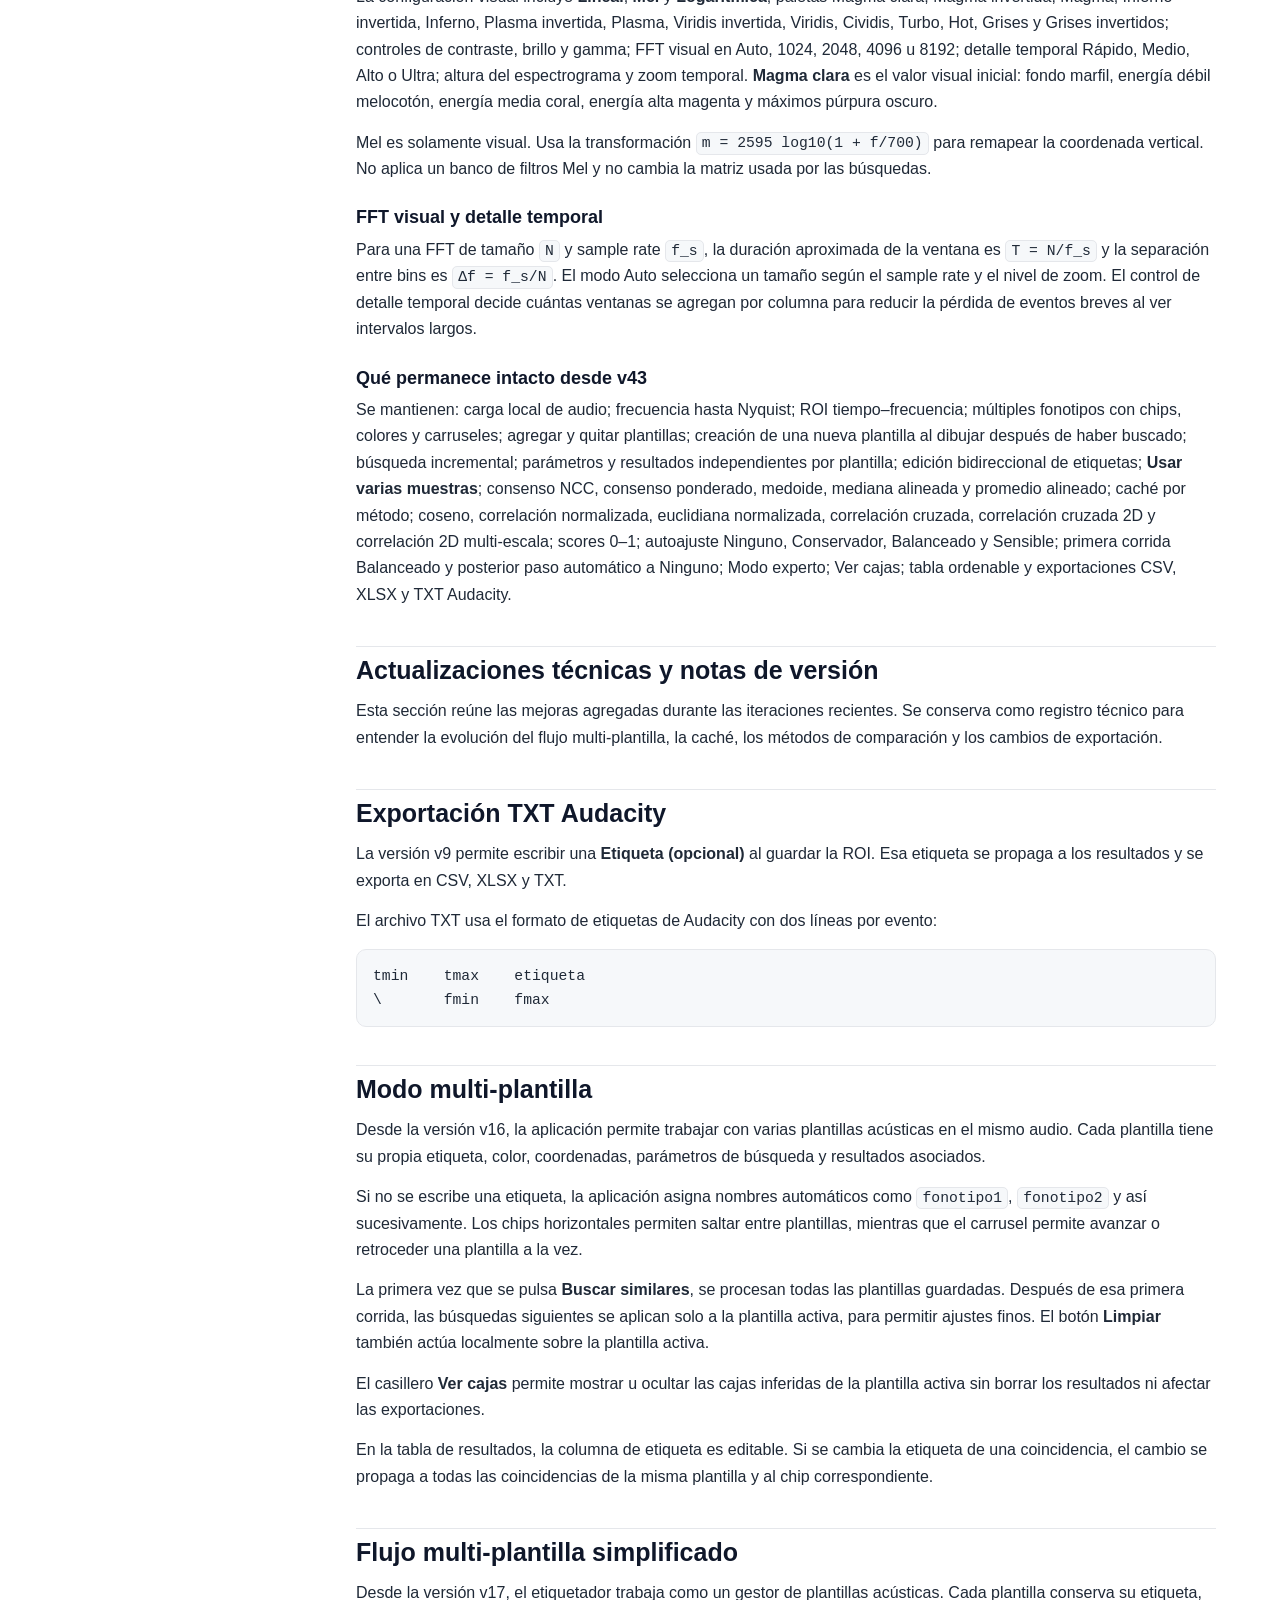
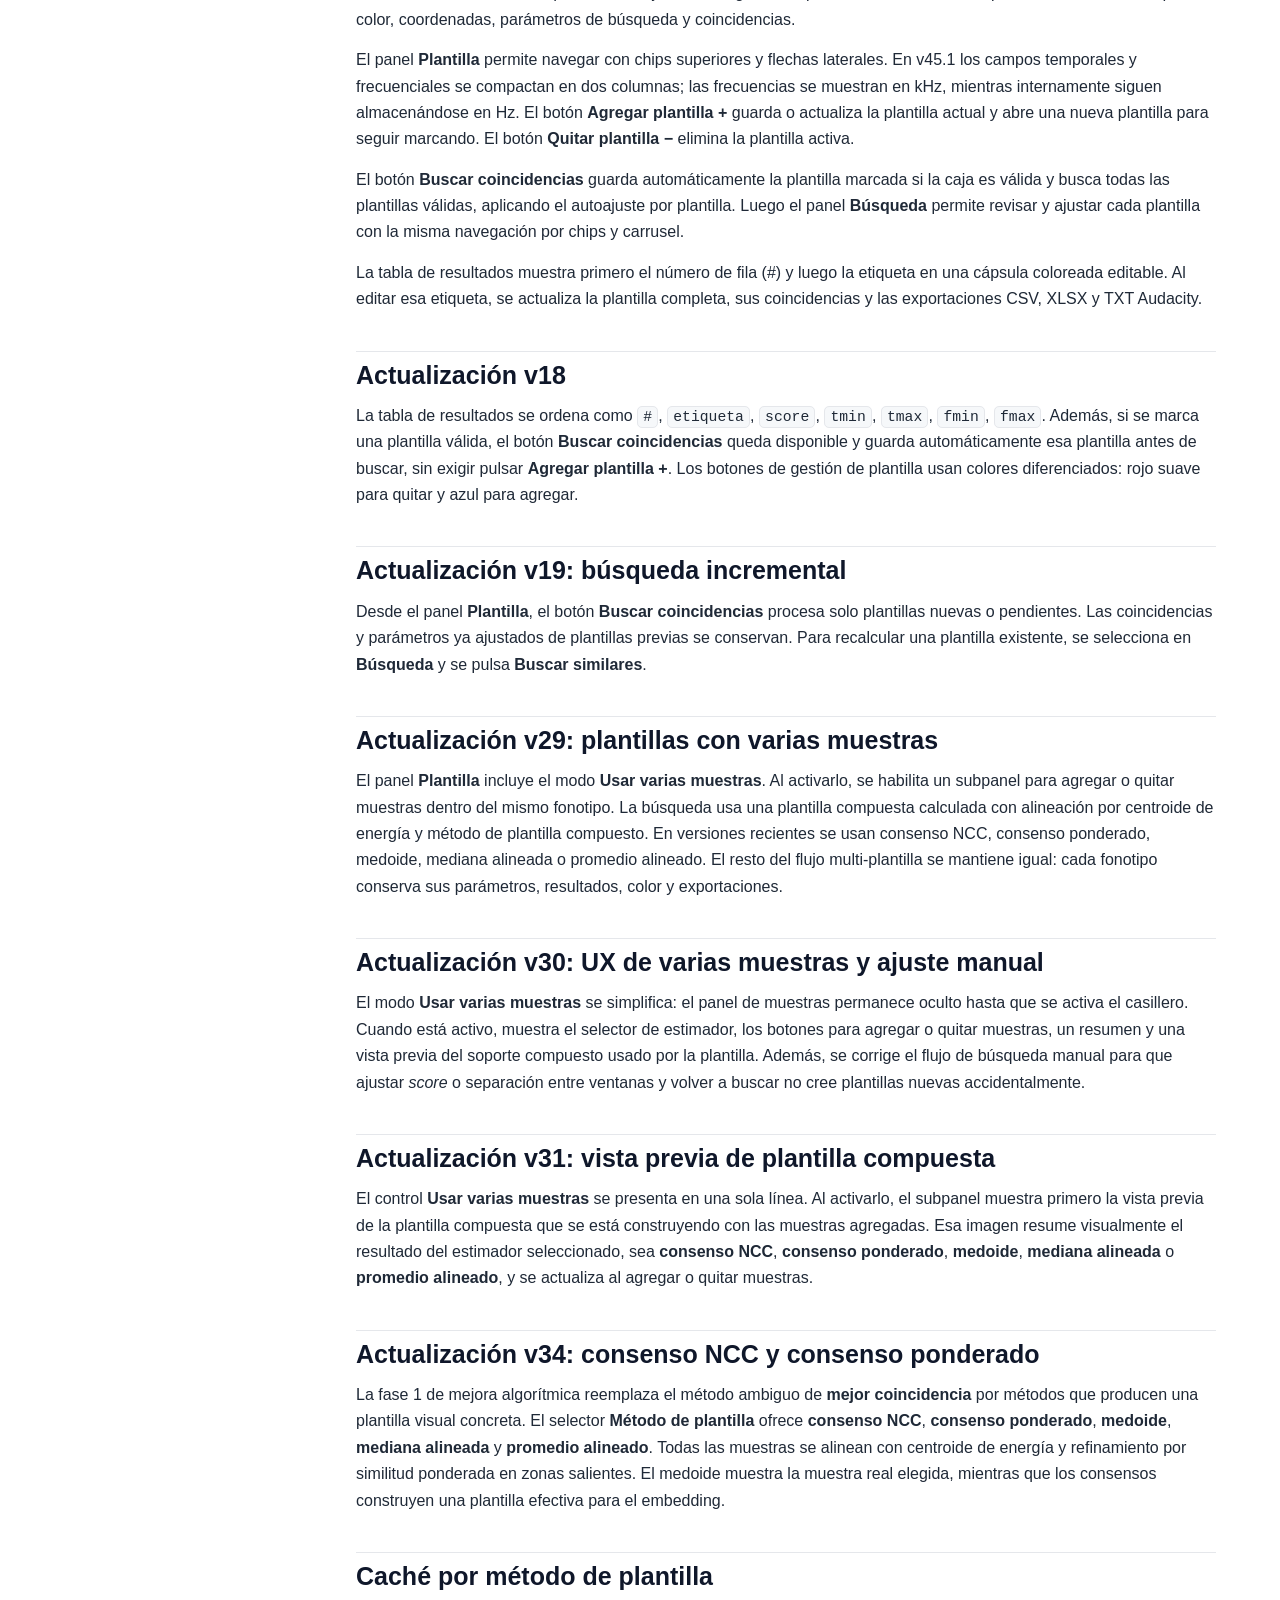
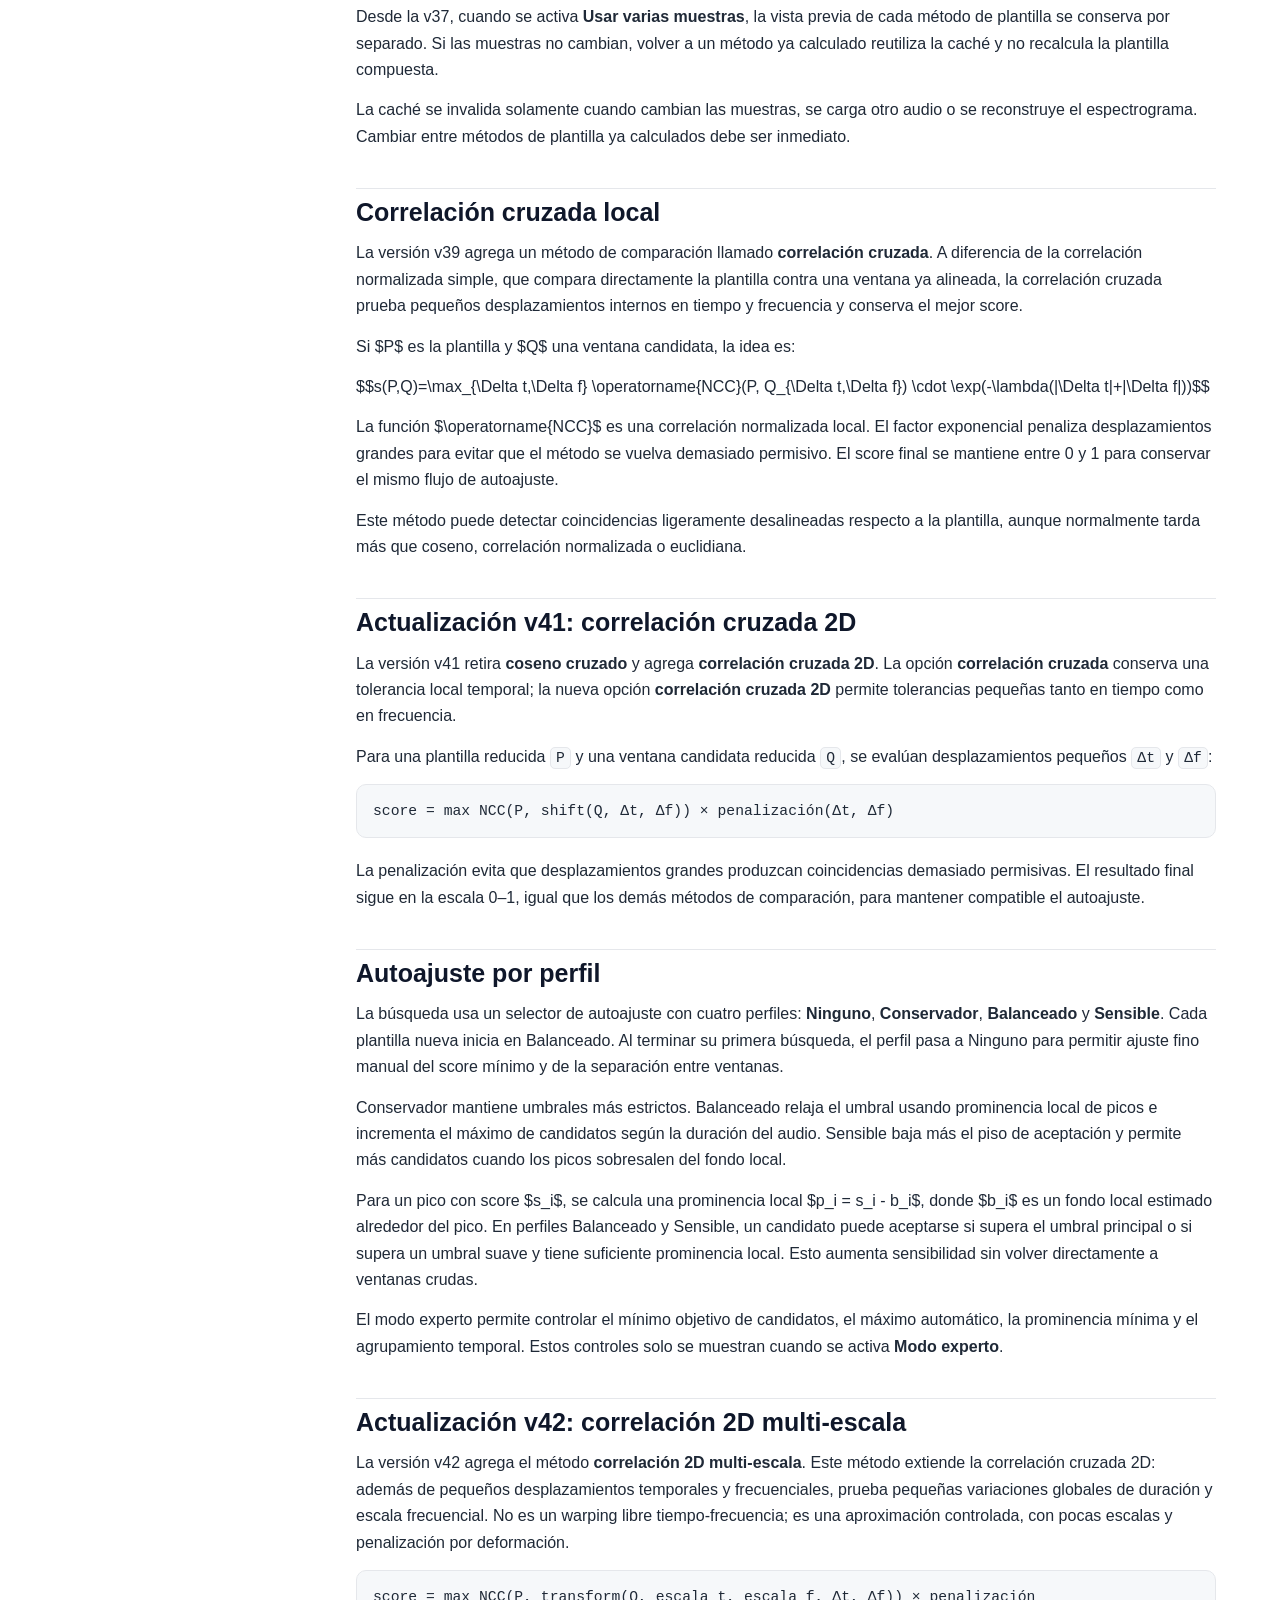
==== commit 8d5f0054: "feat(labeler): multiresolution spectrogram viewer and production-ready UX (v45.8.3) feat(labeler): e" ====
--- a/documentacion.html
+++ b/documentacion.html
@@ -3,7 +3,7 @@
 <head>
   <meta charset="utf-8" />
   <meta name="viewport" content="width=device-width, initial-scale=1" />
-  <title>Documentación · Bioacoustic Template Labeler</title>
+  <title>Documentación v45.8 · Bioacoustic Template Labeler</title>
   <style>
     :root {
       --bg: #ffffff;
@@ -129,6 +129,7 @@
   <script defer src="https://cdn.jsdelivr.net/npm/mathjax@3/es5/tex-chtml.js"></script>
 </head>
 <body>
+<!-- Timeline virtual v45.8: canvas fijo, zoom hasta 100 000 px/s, teselas priorizadas y fallback continuo. -->
   <div class="layout">
     <aside>
       <div class="logo">
@@ -147,6 +148,7 @@
         <a href="#parametros">Parámetros</a>
         <a href="#matematica">Formulación matemática</a>
         <a href="#multiplantilla">Modo multi-plantilla</a>
+        <a href="#visor-v45">Visor multirresolución v45.8</a>
         <a href="#actualizaciones">Actualizaciones técnicas</a>
         <a href="#exportacion">Exportación CSV</a>
         <a href="#problemas">Problemas frecuentes</a>
@@ -398,7 +400,50 @@
         <p>Baja el score mínimo, aumenta la banda o prueba una ROI más representativa.</p>
       </section>
 
-      <section id="actualizaciones">
+      
+<section id="visor-v45" data-search="visor multirresolución zoom paletas gamma brillo contraste fft overview mel visual arquitectura v45">
+  <h2>Visor multirresolución v45.8</h2>
+<div class="callout"><strong>UX v45.6:</strong> la interfaz lateral se reorganiza con una guía visual, configuración agrupada con iconografía coherente, swatches de paleta, vista previa de plantilla sincronizada con la visualización principal, separación clara entre acciones de muestras y acciones de plantillas, autoajuste segmentado y resultados compactos. El panel Plantilla responde al ancho disponible: en escritorio usa dos columnas cuando caben y en móvil apila campos, preview y controles. El marcado táctil de ROI permanece disponible directamente sobre el espectrograma.</div>
+  <p>La v45.6 conserva el motor analítico de v43 y refina la capa visual construida en v45. El flujo de plantillas, varias muestras, métodos de comparación, autoajuste, tabla y exportaciones se conserva. La novedad es una capa de visualización multirresolución completamente separada del motor analítico y una reconstrucción UX orientada a lectura científica.</p><div class="callout"><strong>Corrección UX v45:</strong> la barra de vista previa inferior fue retirada. Consumía altura útil y podía hacer que el espectrograma pareciera recortado. La vista inicial ahora muestra toda la duración del audio y la navegación avanzada se mantiene mediante Ver todo, +/−, Zoom selección y las reglas.</div>
+<div class="callout"><strong>Refinamiento v45.1:</strong> el alto del espectrograma se adapta automáticamente al espacio disponible para mostrar el rango completo desde 0 Hz hasta Nyquist; el eje de frecuencia se estrecha; Tiempo (s) ocupa la franja superior; Ver todo incorpora icono; el playhead usa centro rojo con halo blanco; y la reproducción evita recalcular teselas cuando la vista está completamente encajada. El panel Plantilla adopta una composición más compacta con chips superiores, campos en dos columnas y vista previa compuesta con metadatos.</div>
+
+<div class="callout"><strong>Reproducción y zoom v45.8:</strong> con <em>Seguir reproducción</em> activo, el playhead conserva la cinemática de v43 y el visor usa una línea de tiempo virtual. Los canvases permanecen del tamaño del viewport incluso con zoom extremo. La imagen visible se repinta con la mejor resolución ya disponible; mientras llega una tesela fina se usa inmediatamente una resolución inferior, evitando zonas blancas. Las teselas del viewport y las siguientes en la dirección de reproducción tienen prioridad sobre la precarga de fondo.</div>
+<div class="callout"><strong>Sobre Mel:</strong> la opción <em>Mel</em> de v45.6 es una escala de visualización. Remapea verticalmente las frecuencias con la relación mel, pero la representación analítica de v43 permanece lineal. La opción <em>Logarítmica</em> también es visual y utiliza un mapeo logarítmico invertible que admite 0 Hz mediante un desplazamiento suave.</div>
+  <h3>Arquitectura: representación analítica y visualización</h3>
+  <pre><code>Audio PCM
+   ├── audio-worker.js  → representación analítica canónica → ROI → plantillas → similitud → autoajuste → resultados
+   └── visual-worker.js → FFT visual → caché base + teselas → zoom → paleta / brillo / contraste / gamma</code></pre>
+  <p><strong>Principio de v45:</strong> cambiar una opción puramente visual no invalida las plantillas ni las coincidencias. La representación analítica permanece estable mientras el usuario cambia zoom, escala, paleta o detalle visual.</p>
+  <h3>Ejes, navegación y geometría del viewport</h3>
+  <p>El eje temporal se dibuja en una banda propia <strong>arriba</strong> del espectrograma. Usa marcas mayores y menores, cambia automáticamente de segundos a formato minuto:segundo y muestra una cápsula roja con la posición exacta del playhead. El eje de frecuencia usa el encabezado horizontal <strong>Frecuencia (kHz)</strong> y valores numéricos adaptados al rango visible.</p>
+  <p>Los pasos de ambos ejes se calculan con una familia de valores “bonitos” (1, 2, 2.5 y 5 por potencias de diez), evitando divisiones arbitrarias como 16.7, 16.2, 15.7 kHz cuando existe una graduación más natural.</p>
+  <p>Al arrastrar cualquiera de las reglas, la selección se representa sobre la propia regla mediante una banda lineal azul con extremos marcados y el intervalo numérico activo. Al soltar, se aplica el zoom correspondiente sin eliminar el zoom rectangular directo sobre el espectrograma.</p>
+  <div class="callout"><strong>Zoom sin zonas negras:</strong> la ventana visible se limita siempre al intervalo real del audio. Si un zoom intentaría sobrepasar 0 s o el final, se desplaza la ventana completa conservando su ancho. Mientras una tesela de alta resolución se calcula, la vista general disponible permanece visible como fallback.</div>
+  <h3>Lenguaje visual y anotaciones</h3>
+  <p>La interfaz usa una composición de escritorio cercana a dos tercios para el visor y un tercio para los acordeones. Los títulos de Guía, Configuración, Plantilla, Búsqueda y Resultados usan iconografía SVG consistente; las tarjetas tienen bordes suaves y sombras discretas. Las cajas de fonotipos utilizan una paleta independiente del espectrograma y sus etiquetas se presentan en cápsulas claras con el nombre y, para coincidencias, el score.</p>
+
+  <h3>Vista general y teselas de detalle</h3>
+  <p>Al cargar el audio se calcula una vista general del espectrograma. Cuando el usuario se acerca o se desplaza, el visor solicita teselas de mayor detalle para la región visible y precarga teselas vecinas. Las teselas recientes se mantienen en una caché LRU. Mientras una tesela fina se calcula, la vista general sirve como respaldo inmediato.</p>
+  <h3>Zoom y navegación</h3>
+  <table><tbody>
+    <tr><th>Control</th><th>Comportamiento</th></tr>
+    <tr><td><strong>Ver todo</strong> / tecla <code>0</code></td><td>Ajusta todo el audio al visor y restaura el rango completo de frecuencia.</td></tr>
+    <tr><td><code>+</code> / <code>−</code></td><td>Acerca o aleja temporalmente alrededor de la posición de reproducción.</td></tr>
+    <tr><td><strong>Zoom selección</strong> / tecla <code>z</code></td><td>El arrastre sobre el espectrograma hace zoom en tiempo y frecuencia. Con el modo apagado, el mismo gesto continúa creando una plantilla como en v43.</td></tr>
+    <tr><td>Arrastrar la regla temporal</td><td>Zoom solo temporal.</td></tr>
+    <tr><td>Arrastrar el eje de frecuencia</td><td>Zoom solo frecuencial.</td></tr>
+    <tr><td>Vista completa inicial</td><td>El audio se encaja automáticamente en el ancho disponible. El zoom se controla con +/−, selección rectangular o las reglas temporal y frecuencial.</td></tr>
+    <tr><td><code>Espacio</code>, <code>←</code>, <code>→</code></td><td>Play/pausa y saltos de un segundo.</td></tr>
+  </tbody></table>
+  <h3>Configuración del espectrograma</h3>
+  <p>La configuración visual incluye <strong>Lineal</strong>, <strong>Mel</strong> y <strong>Logarítmica</strong>; paletas Magma clara, Magma invertida, Magma, Inferno invertida, Inferno, Plasma invertida, Plasma, Viridis invertida, Viridis, Cividis, Turbo, Hot, Grises y Grises invertidos; controles de contraste, brillo y gamma; FFT visual en Auto, 1024, 2048, 4096 u 8192; detalle temporal Rápido, Medio, Alto o Ultra; altura del espectrograma y zoom temporal. <strong>Magma clara</strong> es el valor visual inicial: fondo marfil, energía débil melocotón, energía media coral, energía alta magenta y máximos púrpura oscuro.</p>
+  <p>Mel es solamente visual. Usa la transformación <code>m = 2595 log10(1 + f/700)</code> para remapear la coordenada vertical. No aplica un banco de filtros Mel y no cambia la matriz usada por las búsquedas.</p>
+  <h3>FFT visual y detalle temporal</h3>
+  <p>Para una FFT de tamaño <code>N</code> y sample rate <code>f_s</code>, la duración aproximada de la ventana es <code>T = N/f_s</code> y la separación entre bins es <code>Δf = f_s/N</code>. El modo Auto selecciona un tamaño según el sample rate y el nivel de zoom. El control de detalle temporal decide cuántas ventanas se agregan por columna para reducir la pérdida de eventos breves al ver intervalos largos.</p>
+  <h3>Qué permanece intacto desde v43</h3>
+  <p>Se mantienen: carga local de audio; frecuencia hasta Nyquist; ROI tiempo–frecuencia; múltiples fonotipos con chips, colores y carruseles; agregar y quitar plantillas; creación de una nueva plantilla al dibujar después de haber buscado; búsqueda incremental; parámetros y resultados independientes por plantilla; edición bidireccional de etiquetas; <strong>Usar varias muestras</strong>; consenso NCC, consenso ponderado, medoide, mediana alineada y promedio alineado; caché por método; coseno, correlación normalizada, euclidiana normalizada, correlación cruzada, correlación cruzada 2D y correlación 2D multi-escala; scores 0–1; autoajuste Ninguno, Conservador, Balanceado y Sensible; primera corrida Balanceado y posterior paso automático a Ninguno; Modo experto; Ver cajas; tabla ordenable y exportaciones CSV, XLSX y TXT Audacity.</p>
+</section>
+<section id="actualizaciones">
         <h2>Actualizaciones técnicas y notas de versión</h2>
         <p>Esta sección reúne las mejoras agregadas durante las iteraciones recientes. Se conserva como registro técnico para entender la evolución del flujo multi-plantilla, la caché, los métodos de comparación y los cambios de exportación.</p>
       </section>
@@ -417,7 +462,7 @@
 <section id="v17-multiplantilla-simplificado">
   <h2>Flujo multi-plantilla simplificado</h2>
   <p>Desde la versión v17, el etiquetador trabaja como un gestor de plantillas acústicas. Cada plantilla conserva su etiqueta, color, coordenadas, parámetros de búsqueda y coincidencias.</p>
-  <p>El panel <strong>Plantilla</strong> permite navegar con chips superiores y carrusel inferior. El botón <strong>Agregar plantilla +</strong> guarda o actualiza la plantilla actual y abre una nueva plantilla para seguir marcando. El botón <strong>Quitar plantilla −</strong> elimina la plantilla activa.</p>
+  <p>El panel <strong>Plantilla</strong> permite navegar con chips superiores y flechas laterales. En v45.1 los campos temporales y frecuenciales se compactan en dos columnas; las frecuencias se muestran en kHz, mientras internamente siguen almacenándose en Hz. El botón <strong>Agregar plantilla +</strong> guarda o actualiza la plantilla actual y abre una nueva plantilla para seguir marcando. El botón <strong>Quitar plantilla −</strong> elimina la plantilla activa.</p>
   <p>El botón <strong>Buscar coincidencias</strong> guarda automáticamente la plantilla marcada si la caja es válida y busca todas las plantillas válidas, aplicando el autoajuste por plantilla. Luego el panel <strong>Búsqueda</strong> permite revisar y ajustar cada plantilla con la misma navegación por chips y carrusel.</p>
   <p>La tabla de resultados muestra primero el número de fila (#) y luego la etiqueta en una cápsula coloreada editable. Al editar esa etiqueta, se actualiza la plantilla completa, sus coincidencias y las exportaciones CSV, XLSX y TXT Audacity.</p>
 </section>
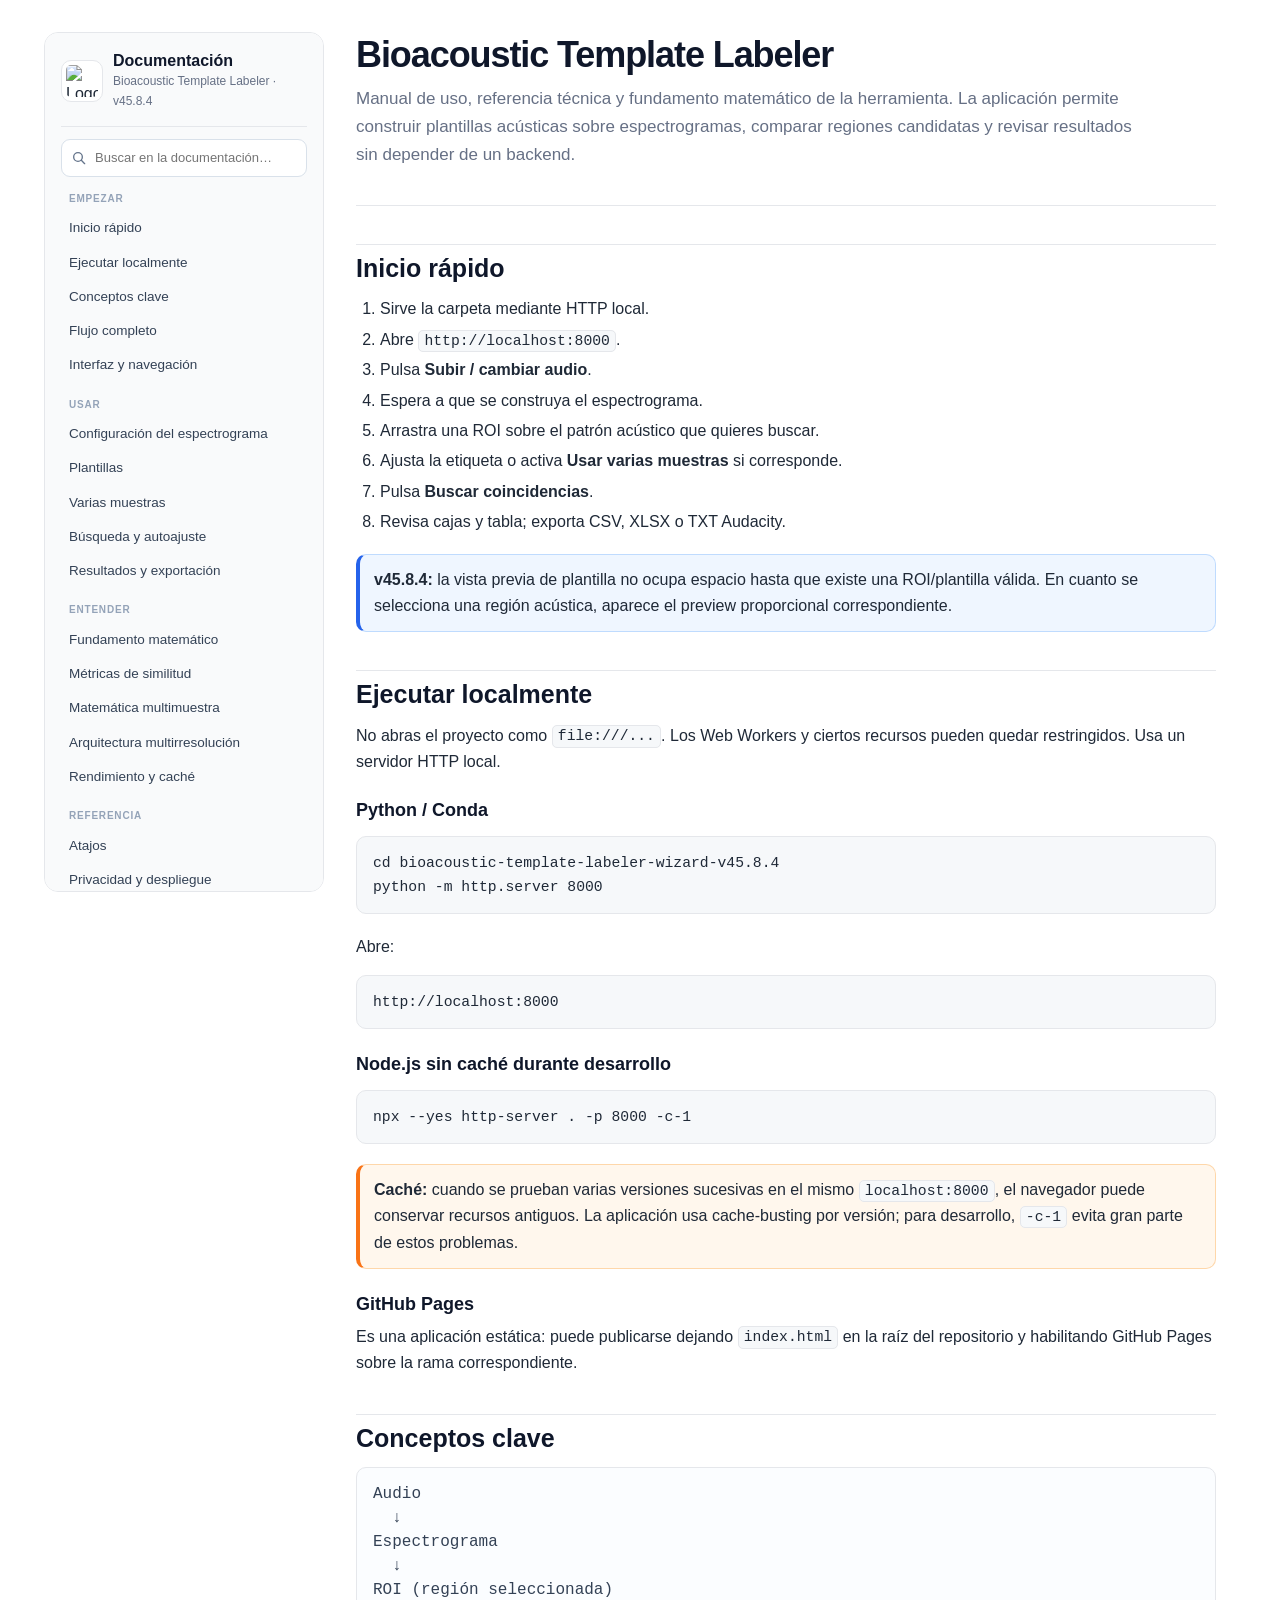
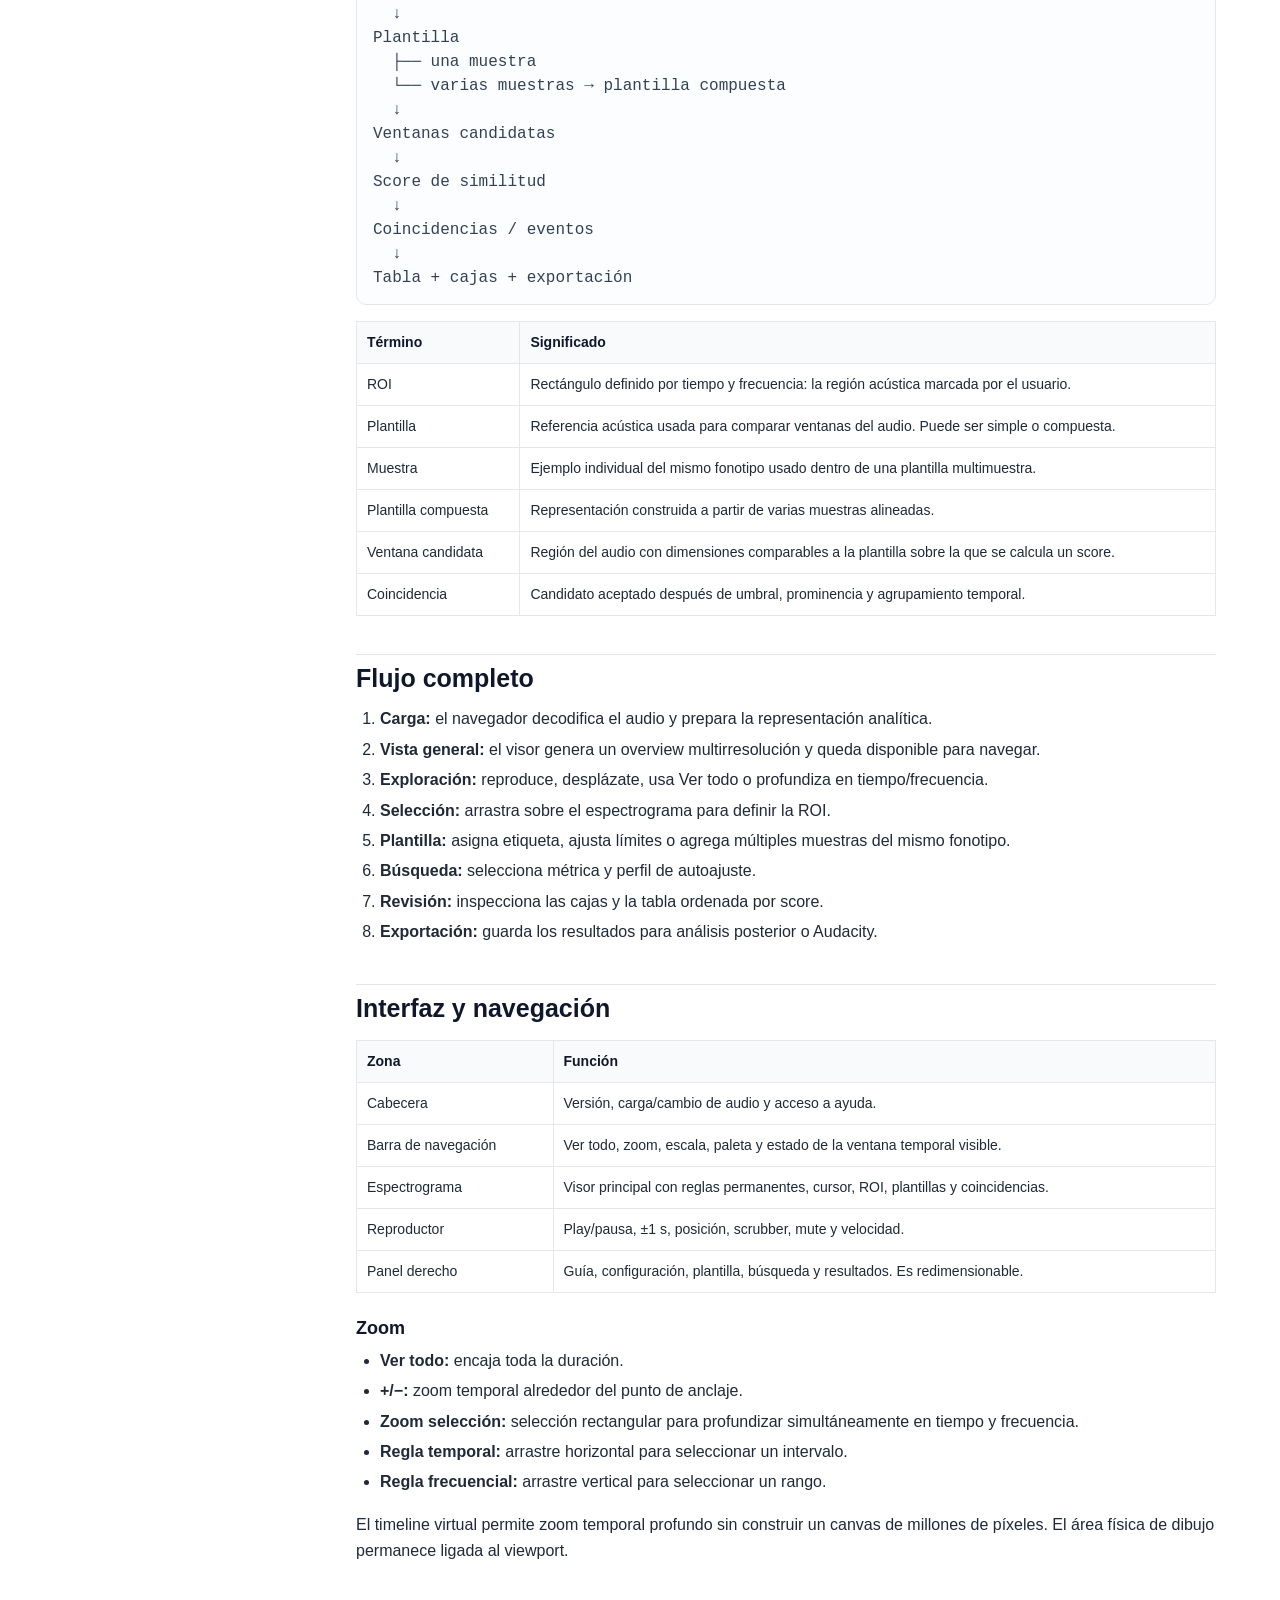
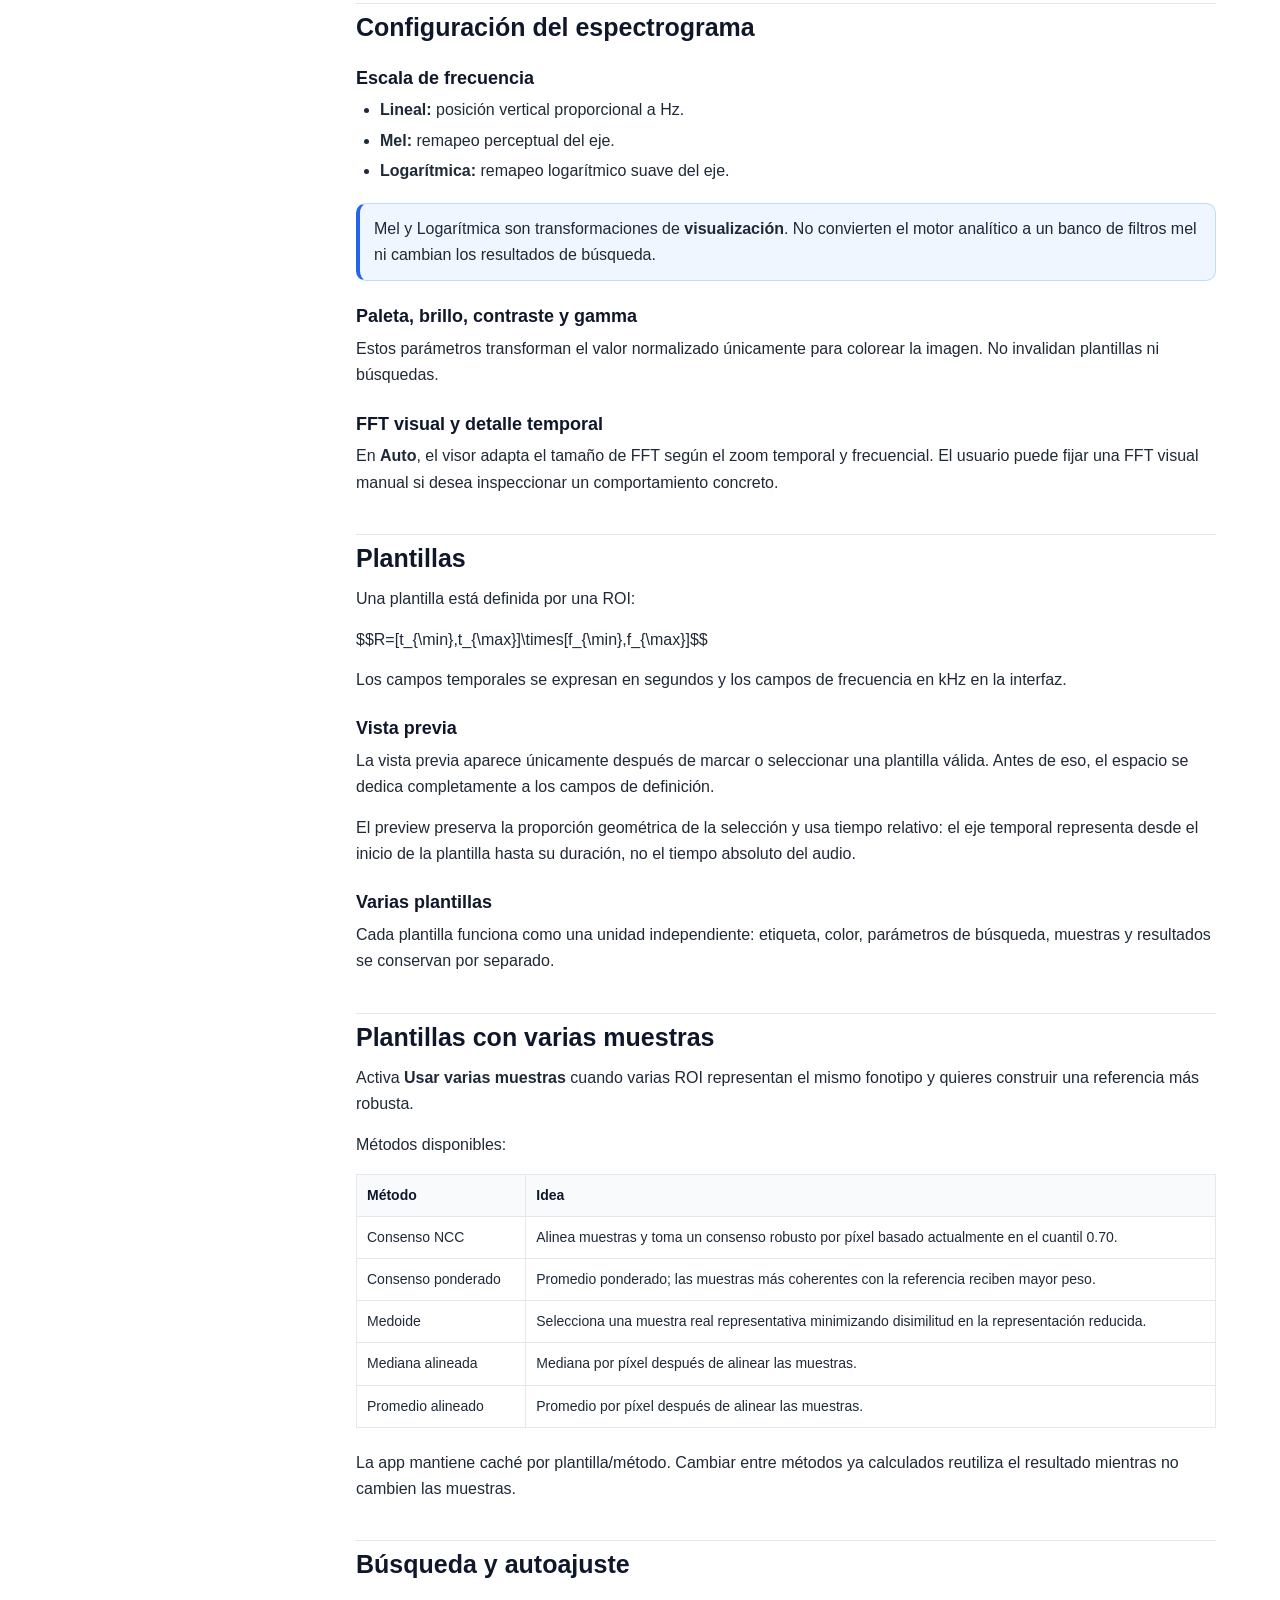
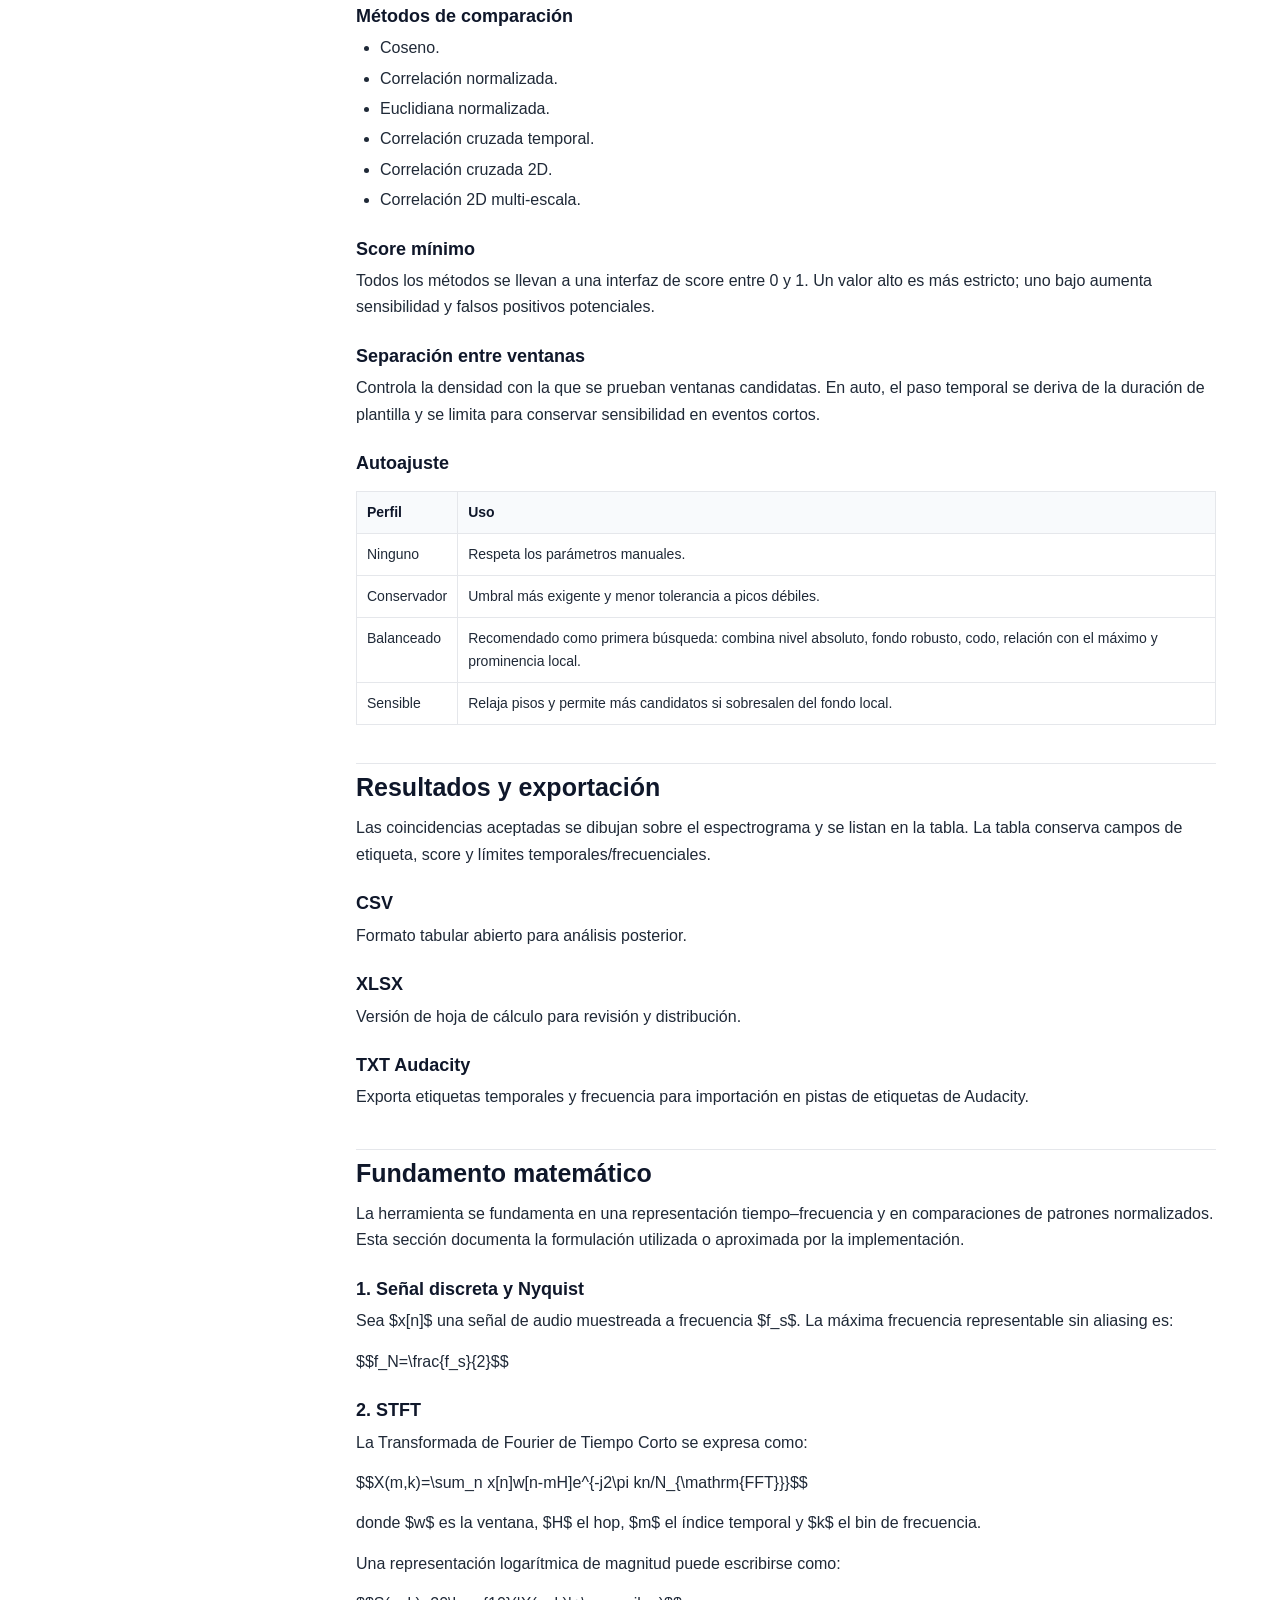
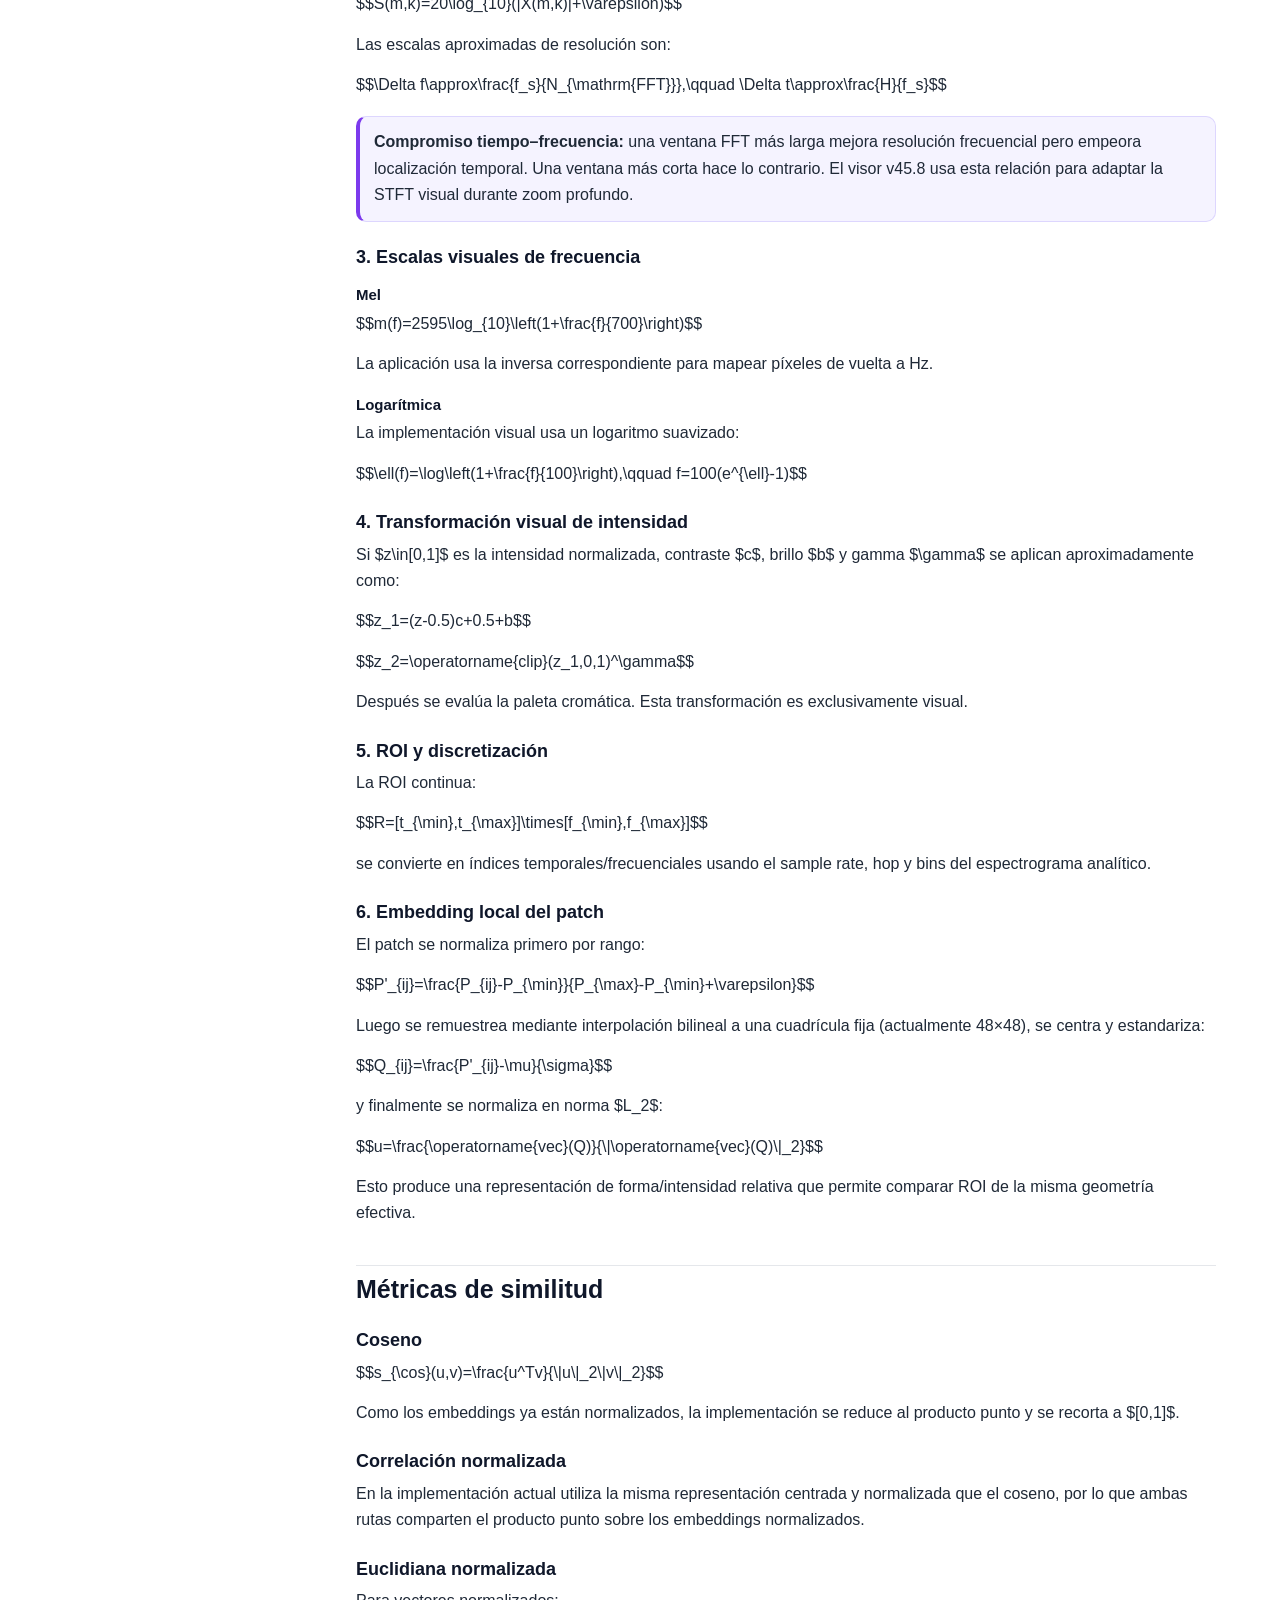
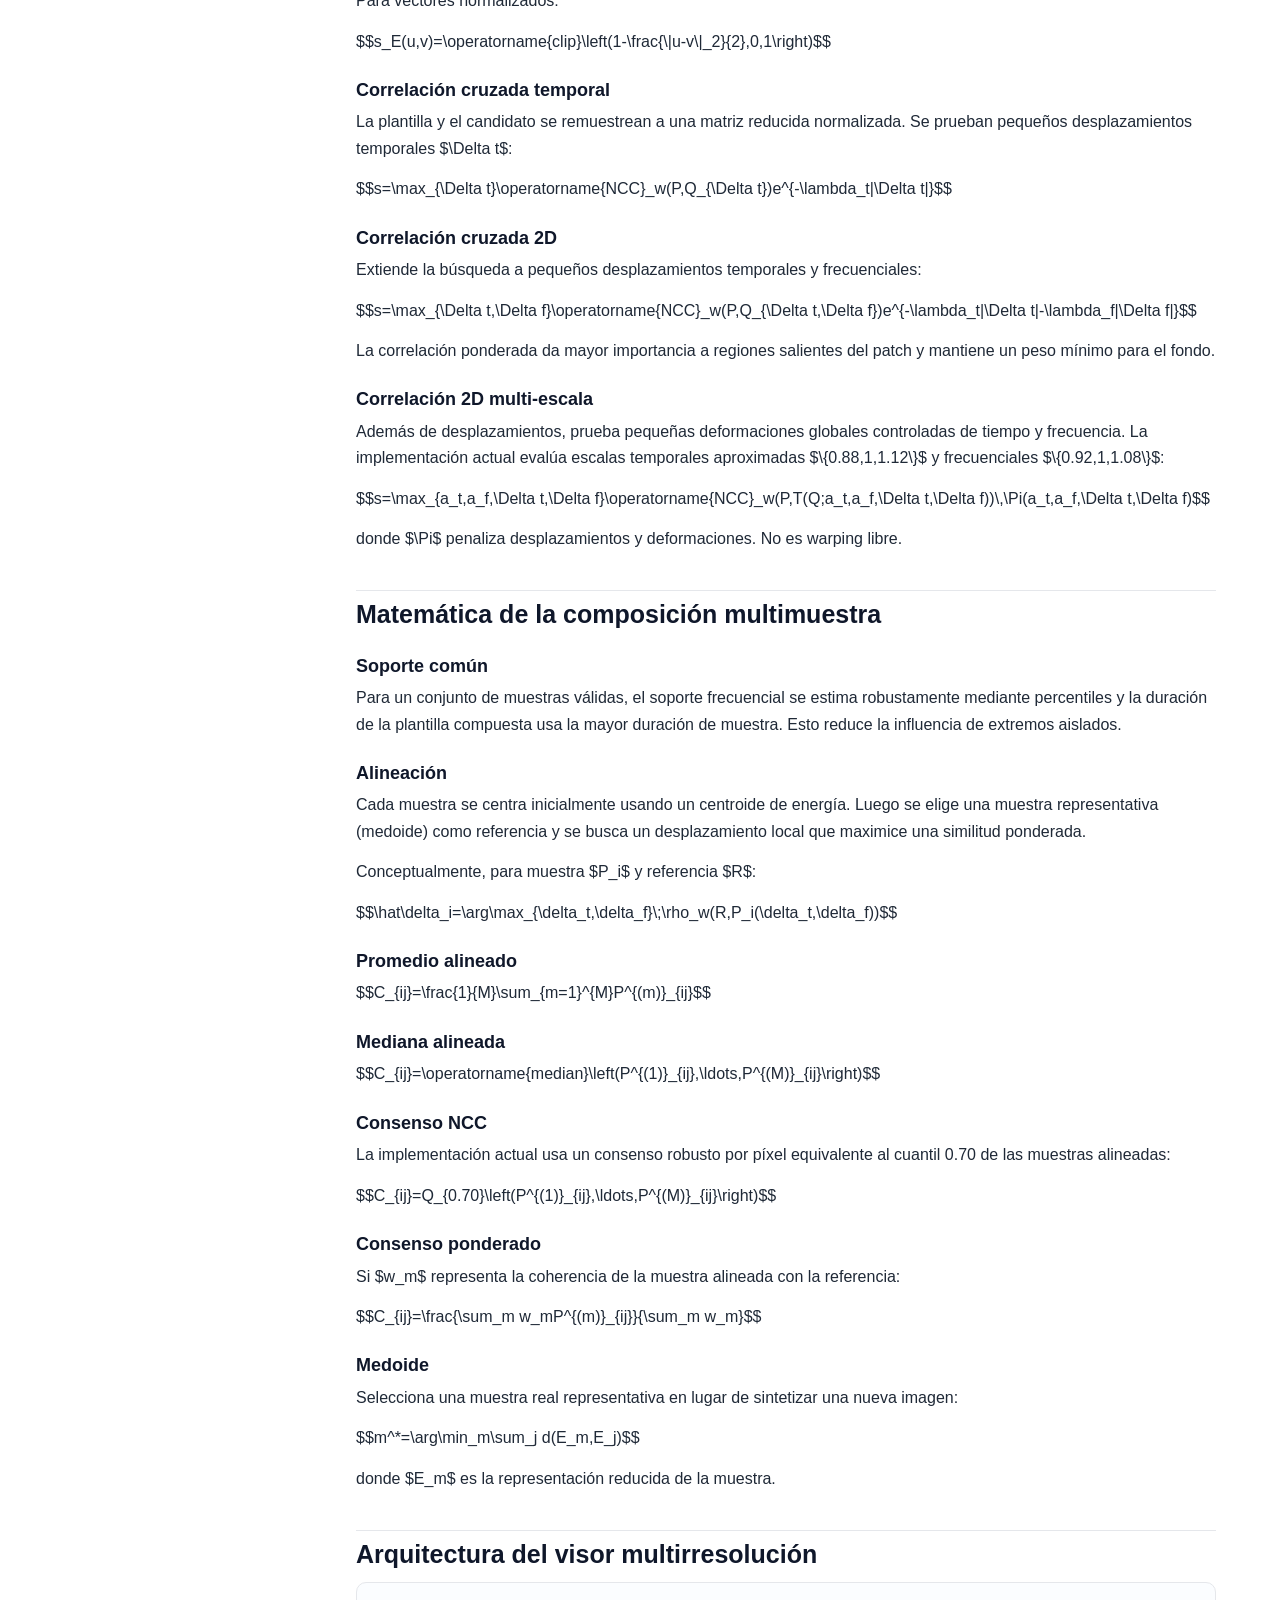
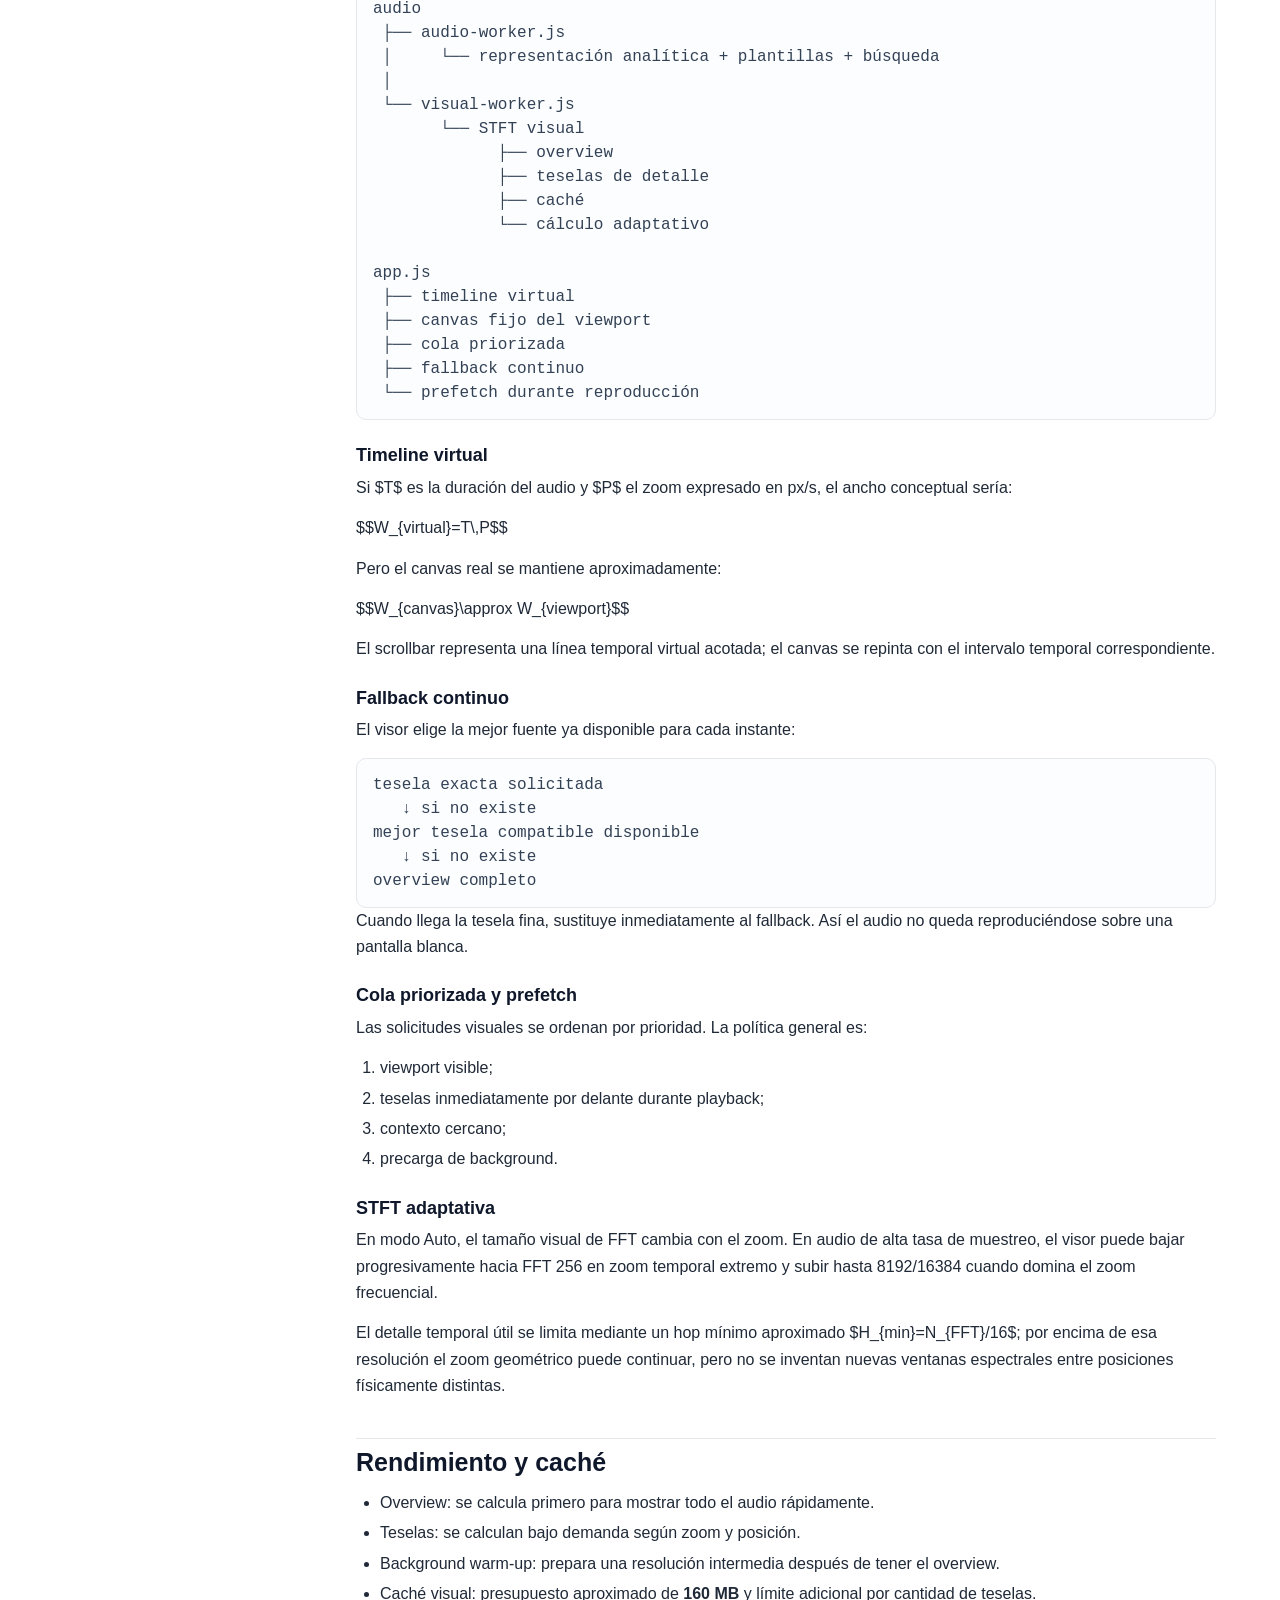
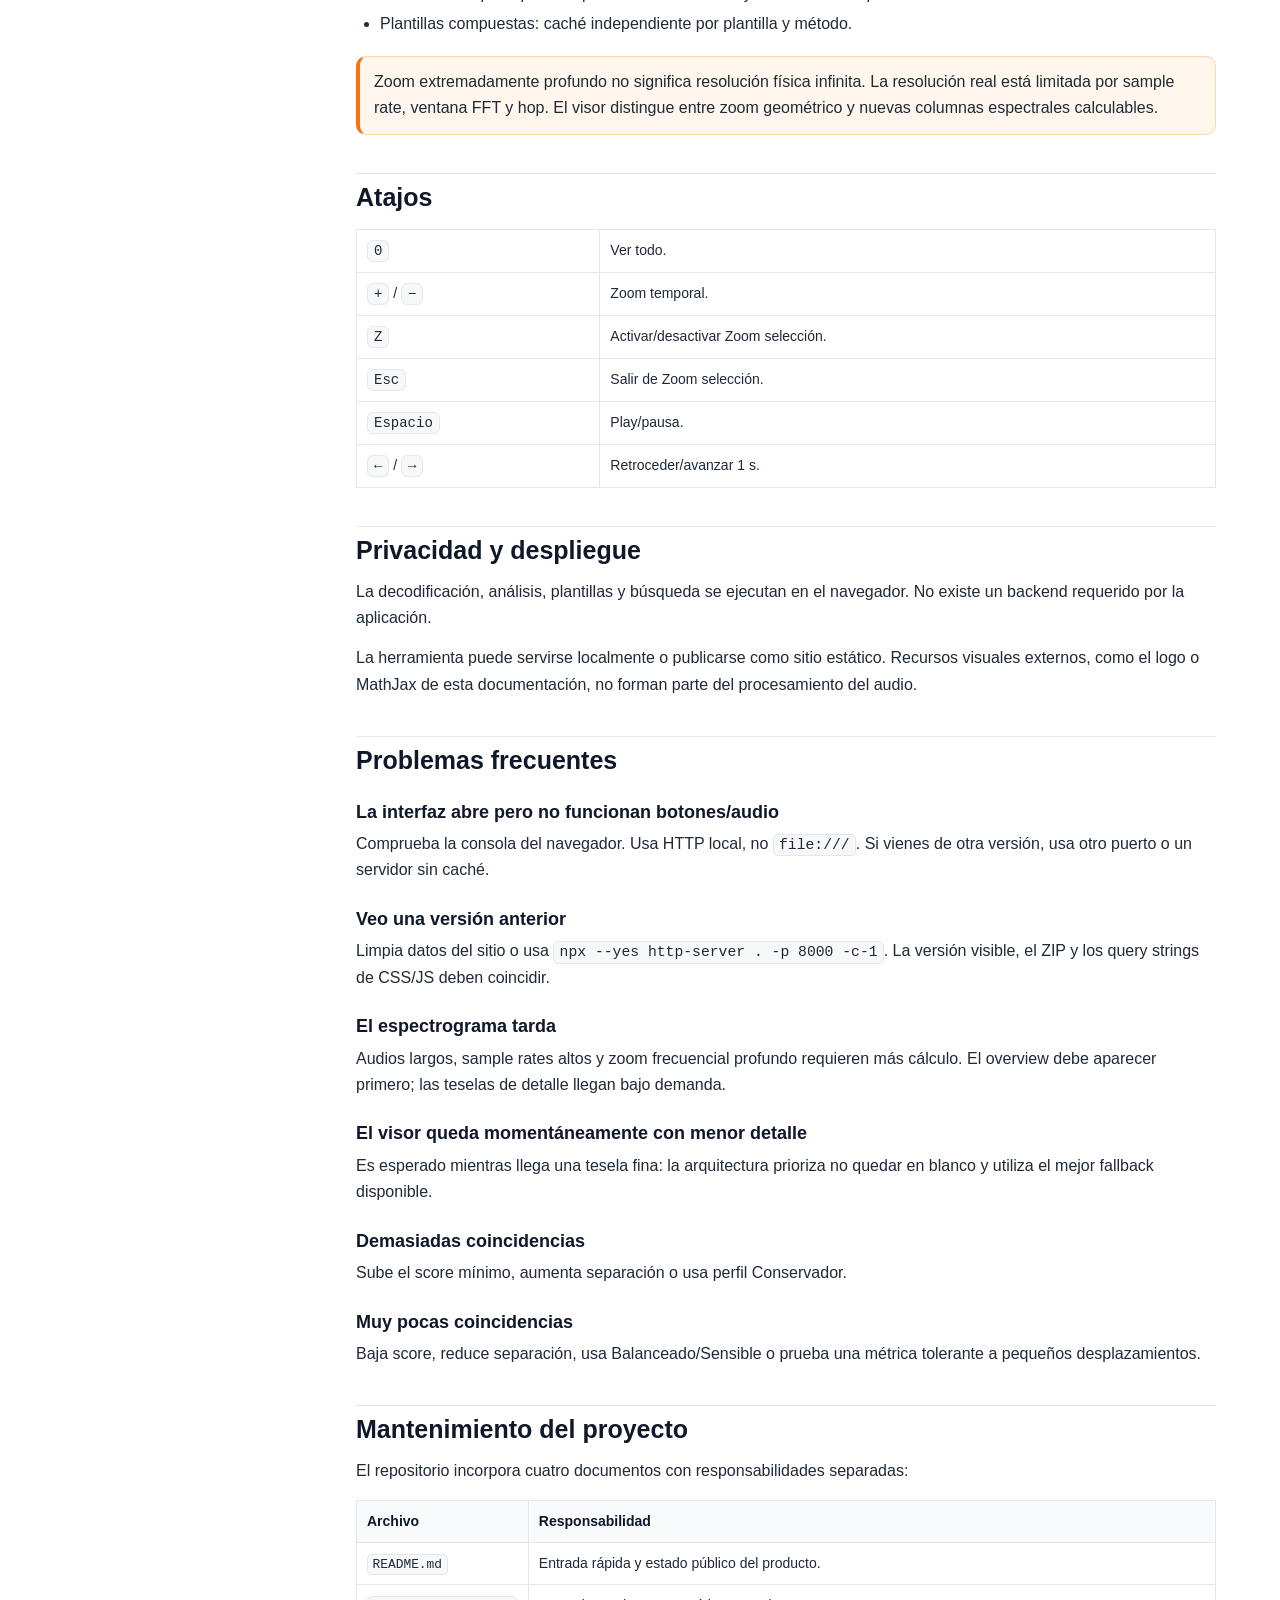
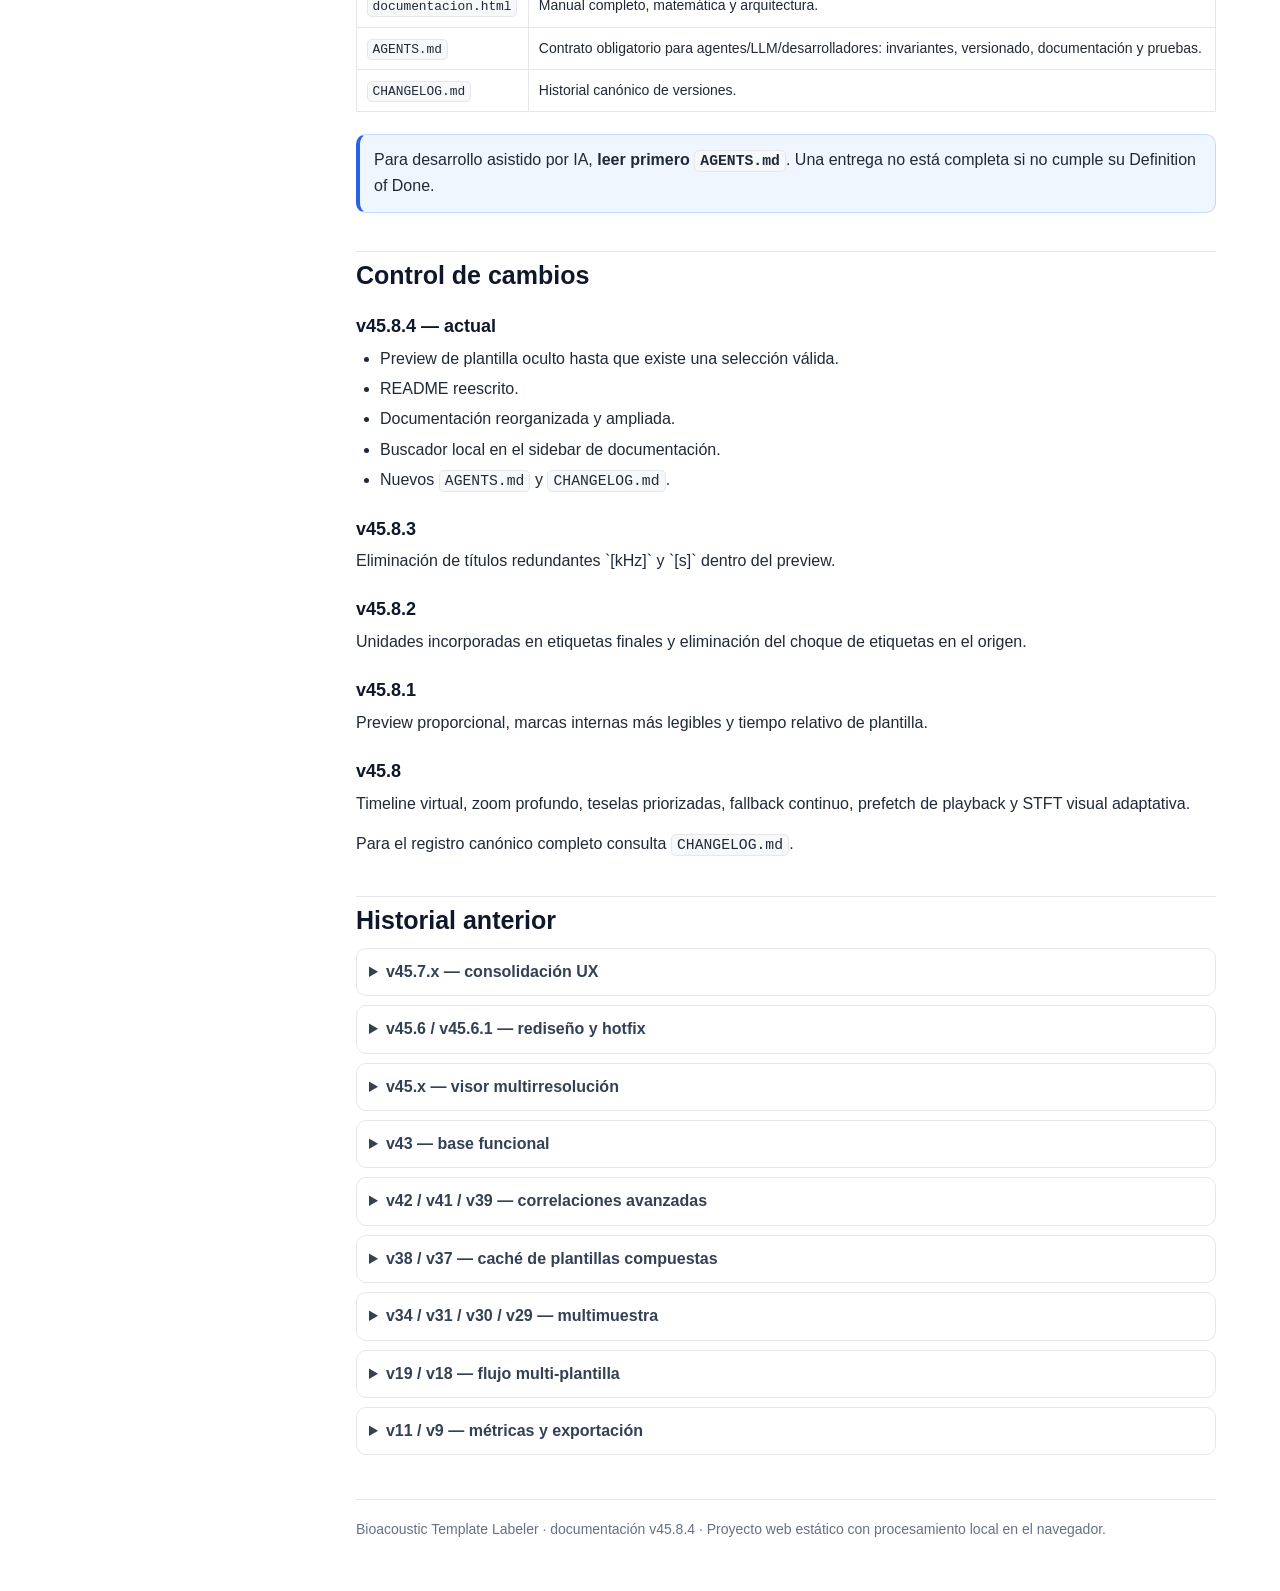
==== commit 2a2ac2b7: "docs(labeler): overhaul documentation and add agent maintenance contract (v45.8.4) docs(labeler): ov" ====
--- a/documentacion.html
+++ b/documentacion.html
@@ -3,7 +3,7 @@
 <head>
   <meta charset="utf-8" />
   <meta name="viewport" content="width=device-width, initial-scale=1" />
-  <title>Documentación v45.8 · Bioacoustic Template Labeler</title>
+  <title>Documentación v45.8.4 · Bioacoustic Template Labeler</title>
   <style>
     :root {
       --bg: #ffffff;
@@ -51,64 +51,52 @@
       gap: 10px;
       padding-bottom: 14px;
       border-bottom: 1px solid var(--border);
-      margin-bottom: 14px;
+      margin-bottom: 12px;
     }
     aside img { width: 42px; height: 42px; object-fit: contain; background: white; border-radius: 10px; border: 1px solid var(--border); padding: 4px; }
     aside strong { display: block; color: var(--heading); line-height: 1.2; }
     aside span { display: block; color: var(--muted); font-size: 12px; margin-top: 2px; }
+    .doc-search { margin: 0 0 14px; }
+    .search-box { position: relative; }
+    .search-box svg { position: absolute; left: 10px; top: 50%; transform: translateY(-50%); width: 16px; height: 16px; fill: none; stroke: #64748b; stroke-width: 2; stroke-linecap: round; }
+    #docSearch {
+      width: 100%; height: 38px; border: 1px solid #d9e1ea; border-radius: 9px; background: #fff;
+      padding: 7px 10px 7px 33px; color: var(--text); font: inherit; font-size: 13px; outline: none;
+    }
+    #docSearch:focus { border-color: #93b4ef; box-shadow: 0 0 0 3px rgba(37,99,235,.08); }
+    .search-results { display: none; margin-top: 7px; padding: 5px; border: 1px solid var(--border); border-radius: 9px; background: #fff; max-height: 260px; overflow: auto; }
+    .search-results.active { display: block; }
+    .search-result { display: block; padding: 7px 8px; border-radius: 7px; color: #334155; text-decoration: none; font-size: 12.5px; line-height: 1.35; }
+    .search-result:hover { background: #eef4ff; color: #174fa8; }
+    .search-result strong { font-size: 12.5px; }
+    .search-result small { display: block; margin-top: 2px; color: #718096; font-size: 11px; }
+    .search-empty { padding: 8px; color: var(--muted); font-size: 12px; }
+    .nav-group-label { margin: 14px 8px 4px; color: #94a3b8; font-size: 10px; font-weight: 800; text-transform: uppercase; letter-spacing: .08em; }
     nav a {
       display: block;
-      padding: 7px 8px;
+      padding: 6px 8px;
       color: #334155;
       text-decoration: none;
       border-radius: 8px;
-      font-size: 14px;
+      font-size: 13.5px;
     }
     nav a:hover { background: #eef2ff; color: var(--primary); }
     main { min-width: 0; }
-    .doc-header {
-      border-bottom: 1px solid var(--border);
-      padding-bottom: 22px;
-      margin-bottom: 28px;
-    }
-    h1, h2, h3 { color: var(--heading); line-height: 1.25; }
+    .doc-header { border-bottom: 1px solid var(--border); padding-bottom: 22px; margin-bottom: 28px; }
+    h1, h2, h3, h4 { color: var(--heading); line-height: 1.25; }
     h1 { font-size: 36px; margin: 0 0 8px; letter-spacing: -0.03em; }
     h2 { font-size: 25px; margin: 38px 0 12px; padding-top: 8px; border-top: 1px solid var(--border); }
     h3 { font-size: 18px; margin: 24px 0 8px; }
+    h4 { font-size: 15px; margin: 18px 0 6px; }
     p { margin: 0 0 14px; }
     .lead { color: var(--muted); font-size: 17px; max-width: 780px; }
-    .note {
-      background: #eff6ff;
-      border: 1px solid #bfdbfe;
-      border-left: 4px solid var(--primary);
-      padding: 12px 14px;
-      border-radius: 10px;
-      margin: 18px 0;
-    }
-    .warn {
-      background: #fff7ed;
-      border: 1px solid #fed7aa;
-      border-left: 4px solid #f97316;
-      padding: 12px 14px;
-      border-radius: 10px;
-      margin: 18px 0;
-    }
-    code {
-      background: var(--code);
-      border: 1px solid var(--border);
-      border-radius: 5px;
-      padding: 0.15em 0.35em;
-      font-family: ui-monospace, SFMono-Regular, Menlo, Consolas, "Liberation Mono", monospace;
-      font-size: 0.92em;
-    }
-    pre {
-      background: var(--code);
-      border: 1px solid var(--border);
-      border-radius: 10px;
-      padding: 14px 16px;
-      overflow: auto;
-      margin: 14px 0 20px;
-    }
+    .note, .warn, .math-note { padding: 12px 14px; border-radius: 10px; margin: 18px 0; }
+    .note { background: #eff6ff; border: 1px solid #bfdbfe; border-left: 4px solid var(--primary); }
+    .warn { background: #fff7ed; border: 1px solid #fed7aa; border-left: 4px solid #f97316; }
+    .math-note { background: #f5f3ff; border: 1px solid #ddd6fe; border-left: 4px solid #7c3aed; }
+    .pill { display: inline-block; border: 1px solid #dbe4ee; background: #f8fafc; border-radius: 999px; padding: 2px 7px; font-size: 12px; color: #475569; }
+    code { background: var(--code); border: 1px solid var(--border); border-radius: 5px; padding: 0.15em 0.35em; font-family: ui-monospace, SFMono-Regular, Menlo, Consolas, monospace; font-size: .92em; }
+    pre { background: var(--code); border: 1px solid var(--border); border-radius: 10px; padding: 14px 16px; overflow: auto; margin: 14px 0 20px; }
     pre code { border: none; background: transparent; padding: 0; }
     ul, ol { padding-left: 24px; margin: 8px 0 16px; }
     li { margin: 4px 0; }
@@ -116,6 +104,11 @@
     th, td { border: 1px solid var(--border); padding: 9px 10px; text-align: left; vertical-align: top; }
     th { background: var(--soft); color: var(--heading); }
     .kbd { font-family: ui-monospace, SFMono-Regular, Menlo, Consolas, monospace; background: var(--code); border: 1px solid var(--border); padding: 2px 6px; border-radius: 6px; }
+    .flow { white-space: pre-wrap; font-family: ui-monospace, SFMono-Regular, Menlo, Consolas, monospace; background: #fbfdff; border: 1px solid var(--border); border-radius: 10px; padding: 14px 16px; color: #334155; line-height: 1.5; }
+    details { border: 1px solid var(--border); border-radius: 10px; margin: 9px 0; background: #fff; }
+    summary { cursor: pointer; padding: 10px 12px; font-weight: 700; color: #334155; }
+    details > div { padding: 0 12px 12px; }
+    mark { background: #fef08a; color: inherit; border-radius: 2px; padding: 0 1px; }
     .footer { margin-top: 44px; padding-top: 18px; border-top: 1px solid var(--border); color: var(--muted); font-size: 14px; }
     @media (max-width: 980px) {
       .layout { grid-template-columns: 1fr; padding: 20px 16px 42px; }
@@ -129,29 +122,50 @@
   <script defer src="https://cdn.jsdelivr.net/npm/mathjax@3/es5/tex-chtml.js"></script>
 </head>
 <body>
-<!-- Timeline virtual v45.8: canvas fijo, zoom hasta 100 000 px/s, teselas priorizadas y fallback continuo. -->
   <div class="layout">
     <aside>
       <div class="logo">
         <img src="https://jocotoco.org.ec/dct/tmp_adjuntos/noEn/000/073/MatrizDatos_1757014841Logo-jocotoco2025.svg" alt="Logo Jocotoco">
-        <div>
-          <strong>Documentación</strong>
-          <span>Bioacoustic Template Labeler</span>
+        <div><strong>Documentación</strong><span>Bioacoustic Template Labeler · v45.8.4</span></div>
+      </div>
+
+      <div class="doc-search">
+        <div class="search-box">
+          <svg viewBox="0 0 24 24" aria-hidden="true"><circle cx="10.5" cy="10.5" r="6.5"/><path d="m15.5 15.5 5 5"/></svg>
+          <input id="docSearch" type="search" autocomplete="off" placeholder="Buscar en la documentación…" aria-label="Buscar en la documentación" />
         </div>
+        <div id="searchResults" class="search-results" aria-live="polite"></div>
       </div>
-      <nav>
+
+      <nav id="docNav">
+        <div class="nav-group-label">Empezar</div>
         <a href="#inicio">Inicio rápido</a>
-        <a href="#ejecutar-local">Ejecutar localmente</a>
-        <a href="#github-pages">Publicar en GitHub Pages</a>
-        <a href="#flujo">Flujo de uso</a>
-        <a href="#interfaz">Interfaz</a>
-        <a href="#parametros">Parámetros</a>
-        <a href="#matematica">Formulación matemática</a>
-        <a href="#multiplantilla">Modo multi-plantilla</a>
-        <a href="#visor-v45">Visor multirresolución v45.8</a>
-        <a href="#actualizaciones">Actualizaciones técnicas</a>
-        <a href="#exportacion">Exportación CSV</a>
+        <a href="#ejecutar">Ejecutar localmente</a>
+        <a href="#conceptos">Conceptos clave</a>
+        <a href="#flujo">Flujo completo</a>
+        <a href="#interfaz">Interfaz y navegación</a>
+
+        <div class="nav-group-label">Usar</div>
+        <a href="#visualizacion">Configuración del espectrograma</a>
+        <a href="#plantillas">Plantillas</a>
+        <a href="#multimuestra">Varias muestras</a>
+        <a href="#busqueda">Búsqueda y autoajuste</a>
+        <a href="#resultados">Resultados y exportación</a>
+
+        <div class="nav-group-label">Entender</div>
+        <a href="#matematica">Fundamento matemático</a>
+        <a href="#metricas">Métricas de similitud</a>
+        <a href="#composicion">Matemática multimuestra</a>
+        <a href="#arquitectura">Arquitectura multirresolución</a>
+        <a href="#rendimiento">Rendimiento y caché</a>
+
+        <div class="nav-group-label">Referencia</div>
+        <a href="#atajos">Atajos</a>
+        <a href="#privacidad">Privacidad y despliegue</a>
         <a href="#problemas">Problemas frecuentes</a>
+        <a href="#mantenimiento">Mantenimiento del proyecto</a>
+        <a href="#cambios">Control de cambios</a>
+        <a href="#historial">Historial anterior</a>
         <a href="#arriba">Volver arriba</a>
       </nav>
     </aside>
@@ -159,391 +173,489 @@
     <main id="arriba">
       <header class="doc-header">
         <h1>Bioacoustic Template Labeler</h1>
-        <p class="lead">Aplicación web pura para marcar una plantilla sobre un espectrograma y buscar regiones acústicas similares por embeddings locales. Todo corre en el navegador: no hay servidor, no hay Python en producción y el audio no se sube a internet.</p>
+        <p class="lead">Manual de uso, referencia técnica y fundamento matemático de la herramienta. La aplicación permite construir plantillas acústicas sobre espectrogramas, comparar regiones candidatas y revisar resultados sin depender de un backend.</p>
       </header>
 
-      <section id="inicio">
+      <section id="inicio" data-search="quick start python localhost audio espectrograma plantilla">
         <h2>Inicio rápido</h2>
         <ol>
-          <li>Abre la aplicación desde <code>index.html</code> servida por un servidor local o desde GitHub Pages.</li>
-          <li>Pulsa <strong>Subir / cambiar audio</strong> o arrastra un audio en el modal inicial.</li>
-          <li>La aplicación decodifica el audio y construye el espectrograma automáticamente.</li>
-          <li>Arrastra una caja roja sobre el patrón acústico que quieres usar como plantilla.</li>
-          <li>Pulsa <strong>Guardar plantilla</strong>.</li>
-          <li>Ajusta o deja activo el <strong>autoajuste</strong> de score mínimo y separación entre ventanas.</li>
-          <li>Pulsa <strong>Buscar similares</strong>.</li>
-          <li>Exporta los candidatos como <strong>CSV</strong>, <strong>XLSX</strong> o <strong>TXT Audacity</strong>.</li>
+          <li>Sirve la carpeta mediante HTTP local.</li>
+          <li>Abre <code>http://localhost:8000</code>.</li>
+          <li>Pulsa <strong>Subir / cambiar audio</strong>.</li>
+          <li>Espera a que se construya el espectrograma.</li>
+          <li>Arrastra una ROI sobre el patrón acústico que quieres buscar.</li>
+          <li>Ajusta la etiqueta o activa <strong>Usar varias muestras</strong> si corresponde.</li>
+          <li>Pulsa <strong>Buscar coincidencias</strong>.</li>
+          <li>Revisa cajas y tabla; exporta CSV, XLSX o TXT Audacity.</li>
         </ol>
-        <div class="note">La construcción del espectrograma es automática después de subir el audio. No hay un botón separado para construirlo.</div>
-      </section>
-
-      <section id="ejecutar-local">
+        <div class="note"><strong>v45.8.4:</strong> la vista previa de plantilla no ocupa espacio hasta que existe una ROI/plantilla válida. En cuanto se selecciona una región acústica, aparece el preview proporcional correspondiente.</div>
+      </section>
+
+      <section id="ejecutar" data-search="python conda node http server github pages cache localhost">
         <h2>Ejecutar localmente</h2>
-        <p>No abras el archivo con doble clic como <code>file:///...</code>. Algunos navegadores bloquean los Web Workers y la carga de módulos locales. Sirve la carpeta como sitio web local.</p>
-        <h3>Con Conda o Python</h3>
-        <pre><code>cd C:\Users\Usuario\Downloads\bioacoustic-template-labeler-wizard
+        <p>No abras el proyecto como <code>file:///...</code>. Los Web Workers y ciertos recursos pueden quedar restringidos. Usa un servidor HTTP local.</p>
+        <h3>Python / Conda</h3>
+        <pre><code>cd bioacoustic-template-labeler-wizard-v45.8.4
 python -m http.server 8000</code></pre>
-        <p>Luego abre:</p>
+        <p>Abre:</p>
         <pre><code>http://localhost:8000</code></pre>
-        <h3>Con Node.js</h3>
+        <h3>Node.js sin caché durante desarrollo</h3>
         <pre><code>npx --yes http-server . -p 8000 -c-1</code></pre>
-      </section>
-
-      <section id="github-pages">
-        <h2>Publicar en GitHub Pages</h2>
+        <div class="warn"><strong>Caché:</strong> cuando se prueban varias versiones sucesivas en el mismo <code>localhost:8000</code>, el navegador puede conservar recursos antiguos. La aplicación usa cache-busting por versión; para desarrollo, <code>-c-1</code> evita gran parte de estos problemas.</div>
+        <h3>GitHub Pages</h3>
+        <p>Es una aplicación estática: puede publicarse dejando <code>index.html</code> en la raíz del repositorio y habilitando GitHub Pages sobre la rama correspondiente.</p>
+      </section>
+
+      <section id="conceptos" data-search="audio espectrograma roi plantilla muestra compuesto coincidencia match candidato fonotipo">
+        <h2>Conceptos clave</h2>
+        <div class="flow">Audio
+  ↓
+Espectrograma
+  ↓
+ROI (región seleccionada)
+  ↓
+Plantilla
+  ├── una muestra
+  └── varias muestras → plantilla compuesta
+  ↓
+Ventanas candidatas
+  ↓
+Score de similitud
+  ↓
+Coincidencias / eventos
+  ↓
+Tabla + cajas + exportación</div>
+        <table>
+          <thead><tr><th>Término</th><th>Significado</th></tr></thead>
+          <tbody>
+            <tr><td>ROI</td><td>Rectángulo definido por tiempo y frecuencia: la región acústica marcada por el usuario.</td></tr>
+            <tr><td>Plantilla</td><td>Referencia acústica usada para comparar ventanas del audio. Puede ser simple o compuesta.</td></tr>
+            <tr><td>Muestra</td><td>Ejemplo individual del mismo fonotipo usado dentro de una plantilla multimuestra.</td></tr>
+            <tr><td>Plantilla compuesta</td><td>Representación construida a partir de varias muestras alineadas.</td></tr>
+            <tr><td>Ventana candidata</td><td>Región del audio con dimensiones comparables a la plantilla sobre la que se calcula un score.</td></tr>
+            <tr><td>Coincidencia</td><td>Candidato aceptado después de umbral, prominencia y agrupamiento temporal.</td></tr>
+          </tbody>
+        </table>
+      </section>
+
+      <section id="flujo" data-search="wizard workflow plantilla búsqueda resultados">
+        <h2>Flujo completo</h2>
         <ol>
-          <li>Crea un repositorio en GitHub.</li>
-          <li>Sube todo el contenido del proyecto, dejando <code>index.html</code> en la raíz.</li>
-          <li>Entra a <span class="kbd">Settings</span> → <span class="kbd">Pages</span>.</li>
-          <li>Selecciona <strong>Deploy from a branch</strong>.</li>
-          <li>Selecciona la rama <code>main</code> y carpeta <code>/root</code>.</li>
-          <li>Guarda y espera la URL pública.</li>
+          <li><strong>Carga:</strong> el navegador decodifica el audio y prepara la representación analítica.</li>
+          <li><strong>Vista general:</strong> el visor genera un overview multirresolución y queda disponible para navegar.</li>
+          <li><strong>Exploración:</strong> reproduce, desplázate, usa Ver todo o profundiza en tiempo/frecuencia.</li>
+          <li><strong>Selección:</strong> arrastra sobre el espectrograma para definir la ROI.</li>
+          <li><strong>Plantilla:</strong> asigna etiqueta, ajusta límites o agrega múltiples muestras del mismo fonotipo.</li>
+          <li><strong>Búsqueda:</strong> selecciona métrica y perfil de autoajuste.</li>
+          <li><strong>Revisión:</strong> inspecciona las cajas y la tabla ordenada por score.</li>
+          <li><strong>Exportación:</strong> guarda los resultados para análisis posterior o Audacity.</li>
         </ol>
-        <div class="note">GitHub Pages sirve archivos estáticos. Esta app funciona porque todo el procesamiento se realiza en JavaScript dentro del navegador.</div>
-      </section>
-
-      <section id="flujo">
-        <h2>Flujo de uso</h2>
-        <p>El flujo está diseñado como una sola pantalla de trabajo con guía contextual:</p>
-        <ol>
-          <li><strong>Subir audio:</strong> se carga el archivo local.</li>
-          <li><strong>Procesamiento automático:</strong> se decodifica el audio y se calcula el espectrograma.</li>
-          <li><strong>Exploración:</strong> el reproductor inferior controla el audio y el espectrograma puede seguir la reproducción.</li>
-          <li><strong>ROI:</strong> se dibuja una caja sobre el patrón acústico.</li>
-          <li><strong>Plantilla:</strong> la ROI se guarda como referencia.</li>
-          <li><strong>Búsqueda:</strong> se comparan ventanas candidatas contra la plantilla.</li>
-          <li><strong>Resultados:</strong> se dibujan cajas azules y se llena la tabla de candidatos.</li>
-        <p>La tabla de resultados puede ordenarse haciendo clic en los encabezados de columna. Por defecto, se mantiene el orden de mayor score primero.</p>
-
-          <li><strong>Exportación:</strong> se descarga un CSV con las cajas candidatas.</li>
-        </ol>
-      </section>
-
-      <section id="interfaz">
-        <h2>Interfaz</h2>
+      </section>
+
+      <section id="interfaz" data-search="reglas zoom ver todo reproducción panel lateral cursor playhead scroll">
+        <h2>Interfaz y navegación</h2>
         <table>
           <thead><tr><th>Zona</th><th>Función</th></tr></thead>
           <tbody>
-            <tr><td>Cabecera</td><td>Logo, nombre de la app, subir/cambiar audio, exportar CSV y documentación.</td></tr>
-            <tr><td>Espectrograma</td><td>Área principal de visualización, con ROI roja, matches azules, eje de frecuencia fijo y eje temporal desplazable.</td></tr>
-            <tr><td>Panel derecho</td><td>Guía, configuración del espectrograma, ROI, búsqueda por embedding y tabla de resultados.</td></tr>
-            <tr><td>Reproductor inferior</td><td>Barra de reproducción limpia, sin metadatos adicionales.</td></tr>
+            <tr><td>Cabecera</td><td>Versión, carga/cambio de audio y acceso a ayuda.</td></tr>
+            <tr><td>Barra de navegación</td><td>Ver todo, zoom, escala, paleta y estado de la ventana temporal visible.</td></tr>
+            <tr><td>Espectrograma</td><td>Visor principal con reglas permanentes, cursor, ROI, plantillas y coincidencias.</td></tr>
+            <tr><td>Reproductor</td><td>Play/pausa, ±1 s, posición, scrubber, mute y velocidad.</td></tr>
+            <tr><td>Panel derecho</td><td>Guía, configuración, plantilla, búsqueda y resultados. Es redimensionable.</td></tr>
           </tbody>
         </table>
-        <p>El eje de frecuencia permanece visible mientras el espectrograma se desplaza horizontalmente. El botón <strong>Centrar cursor</strong> centra el visor en el tiempo actual del audio.</p>
-      </section>
-
-      <section id="parametros">
-        <h2>Parámetros</h2>
-        <h3>Configuración del espectrograma</h3>
+        <h3>Zoom</h3>
         <ul>
-          <li><strong>Escala de frecuencia:</strong> lineal o mel.</li>
-          <li><strong>Color:</strong> magma o blanco y negro.</li>
+          <li><strong>Ver todo:</strong> encaja toda la duración.</li>
+          <li><strong>+/−:</strong> zoom temporal alrededor del punto de anclaje.</li>
+          <li><strong>Zoom selección:</strong> selección rectangular para profundizar simultáneamente en tiempo y frecuencia.</li>
+          <li><strong>Regla temporal:</strong> arrastre horizontal para seleccionar un intervalo.</li>
+          <li><strong>Regla frecuencial:</strong> arrastre vertical para seleccionar un rango.</li>
         </ul>
-        <h3>ROI plantilla</h3>
+        <p>El timeline virtual permite zoom temporal profundo sin construir un canvas de millones de píxeles. El área física de dibujo permanece ligada al viewport.</p>
+      </section>
+
+      <section id="visualizacion" data-search="lineal mel logaritmica paleta gamma contraste brillo fft visual detalle temporal altura">
+        <h2>Configuración del espectrograma</h2>
+        <h3>Escala de frecuencia</h3>
         <ul>
-          <li><code>tmin</code>, <code>tmax</code>: límites temporales en segundos.</li>
-          <li><code>fmin</code>, <code>fmax</code>: límites de frecuencia en Hz.</li>
+          <li><strong>Lineal:</strong> posición vertical proporcional a Hz.</li>
+          <li><strong>Mel:</strong> remapeo perceptual del eje.</li>
+          <li><strong>Logarítmica:</strong> remapeo logarítmico suave del eje.</li>
         </ul>
-        <h3>Búsqueda por embedding</h3>
+        <div class="note">Mel y Logarítmica son transformaciones de <strong>visualización</strong>. No convierten el motor analítico a un banco de filtros mel ni cambian los resultados de búsqueda.</div>
+        <h3>Paleta, brillo, contraste y gamma</h3>
+        <p>Estos parámetros transforman el valor normalizado únicamente para colorear la imagen. No invalidan plantillas ni búsquedas.</p>
+        <h3>FFT visual y detalle temporal</h3>
+        <p>En <strong>Auto</strong>, el visor adapta el tamaño de FFT según el zoom temporal y frecuencial. El usuario puede fijar una FFT visual manual si desea inspeccionar un comportamiento concreto.</p>
+      </section>
+
+      <section id="plantillas" data-search="roi tmin tmax fmin fmax etiqueta fonotipo preview vista previa">
+        <h2>Plantillas</h2>
+        <p>Una plantilla está definida por una ROI:</p>
+        <p>$$R=[t_{\min},t_{\max}]\times[f_{\min},f_{\max}]$$</p>
+        <p>Los campos temporales se expresan en segundos y los campos de frecuencia en kHz en la interfaz.</p>
+        <h3>Vista previa</h3>
+        <p>La vista previa aparece únicamente después de marcar o seleccionar una plantilla válida. Antes de eso, el espacio se dedica completamente a los campos de definición.</p>
+        <p>El preview preserva la proporción geométrica de la selección y usa tiempo relativo: el eje temporal representa desde el inicio de la plantilla hasta su duración, no el tiempo absoluto del audio.</p>
+        <h3>Varias plantillas</h3>
+        <p>Cada plantilla funciona como una unidad independiente: etiqueta, color, parámetros de búsqueda, muestras y resultados se conservan por separado.</p>
+      </section>
+
+      <section id="multimuestra" data-search="varias muestras consenso ncc ponderado medoid medoide mediana promedio alineado">
+        <h2>Plantillas con varias muestras</h2>
+        <p>Activa <strong>Usar varias muestras</strong> cuando varias ROI representan el mismo fonotipo y quieres construir una referencia más robusta.</p>
+        <p>Métodos disponibles:</p>
+        <table>
+          <thead><tr><th>Método</th><th>Idea</th></tr></thead>
+          <tbody>
+            <tr><td>Consenso NCC</td><td>Alinea muestras y toma un consenso robusto por píxel basado actualmente en el cuantil 0.70.</td></tr>
+            <tr><td>Consenso ponderado</td><td>Promedio ponderado; las muestras más coherentes con la referencia reciben mayor peso.</td></tr>
+            <tr><td>Medoide</td><td>Selecciona una muestra real representativa minimizando disimilitud en la representación reducida.</td></tr>
+            <tr><td>Mediana alineada</td><td>Mediana por píxel después de alinear las muestras.</td></tr>
+            <tr><td>Promedio alineado</td><td>Promedio por píxel después de alinear las muestras.</td></tr>
+          </tbody>
+        </table>
+        <p>La app mantiene caché por plantilla/método. Cambiar entre métodos ya calculados reutiliza el resultado mientras no cambien las muestras.</p>
+      </section>
+
+      <section id="busqueda" data-search="coseno correlacion euclidiana cruzada 2d multiescala score autoajuste conservador balanceado sensible stride separación">
+        <h2>Búsqueda y autoajuste</h2>
+        <h3>Métodos de comparación</h3>
         <ul>
-          <li><strong>Método de comparación:</strong> coseno, correlación normalizada, euclidiana normalizada o correlación cruzada.</li>
-          <li><strong>Score mínimo:</strong> umbral desde 0 hasta 0.99. Valores altos son más estrictos; valores bajos muestran más coincidencias, pero pueden incluir ruido.</li>
-          <li><strong>Separación entre ventanas:</strong> cada cuántos segundos se prueba una nueva ventana candidata. Menor es más fino y lento; mayor es más rápido pero puede saltarse eventos.</li>
-          <li><strong>Autoajuste:</strong> al buscar, estima la separación según la duración de la ROI, convierte la curva densa de scores en picos/islas temporales, excluye la plantilla original para estimar el corte y usa barandas internas para evitar tanto cientos de cajas como una sola coincidencia cuando sí existen más candidatos razonables.</li>
+          <li>Coseno.</li>
+          <li>Correlación normalizada.</li>
+          <li>Euclidiana normalizada.</li>
+          <li>Correlación cruzada temporal.</li>
+          <li>Correlación cruzada 2D.</li>
+          <li>Correlación 2D multi-escala.</li>
         </ul>
-      </section>
-
-      <section id="matematica">
-        <h2>Formulación matemática</h2>
-        <p>Esta sección describe el problema completo que resuelve la app: a partir de una plantilla marcada por el usuario en el espectrograma, se buscan eventos acústicos similares en el mismo audio.</p>
-
-        <h3>1. Señal y espectrograma</h3>
-        <p>Sea $x[n]$ una señal de audio discreta, donde $n$ indexa muestras. La aplicación calcula una transformada de Fourier de tiempo corto:</p>
-        <p>$$X[k,m] = \sum_n x[n] w[n - mH] e^{-2\pi i k n / N}$$</p>
-        <p>donde:</p>
+        <h3>Score mínimo</h3>
+        <p>Todos los métodos se llevan a una interfaz de score entre 0 y 1. Un valor alto es más estricto; uno bajo aumenta sensibilidad y falsos positivos potenciales.</p>
+        <h3>Separación entre ventanas</h3>
+        <p>Controla la densidad con la que se prueban ventanas candidatas. En auto, el paso temporal se deriva de la duración de plantilla y se limita para conservar sensibilidad en eventos cortos.</p>
+        <h3>Autoajuste</h3>
+        <table>
+          <thead><tr><th>Perfil</th><th>Uso</th></tr></thead>
+          <tbody>
+            <tr><td>Ninguno</td><td>Respeta los parámetros manuales.</td></tr>
+            <tr><td>Conservador</td><td>Umbral más exigente y menor tolerancia a picos débiles.</td></tr>
+            <tr><td>Balanceado</td><td>Recomendado como primera búsqueda: combina nivel absoluto, fondo robusto, codo, relación con el máximo y prominencia local.</td></tr>
+            <tr><td>Sensible</td><td>Relaja pisos y permite más candidatos si sobresalen del fondo local.</td></tr>
+          </tbody>
+        </table>
+      </section>
+
+      <section id="resultados" data-search="tabla score csv xlsx txt audacity exportacion cajas">
+        <h2>Resultados y exportación</h2>
+        <p>Las coincidencias aceptadas se dibujan sobre el espectrograma y se listan en la tabla. La tabla conserva campos de etiqueta, score y límites temporales/frecuenciales.</p>
+        <h3>CSV</h3><p>Formato tabular abierto para análisis posterior.</p>
+        <h3>XLSX</h3><p>Versión de hoja de cálculo para revisión y distribución.</p>
+        <h3>TXT Audacity</h3><p>Exporta etiquetas temporales y frecuencia para importación en pistas de etiquetas de Audacity.</p>
+      </section>
+
+      <section id="matematica" data-search="matematica stft fourier fft ventana hop nyquist mel log gamma roi embedding normalización">
+        <h2>Fundamento matemático</h2>
+        <p>La herramienta se fundamenta en una representación tiempo–frecuencia y en comparaciones de patrones normalizados. Esta sección documenta la formulación utilizada o aproximada por la implementación.</p>
+
+        <h3>1. Señal discreta y Nyquist</h3>
+        <p>Sea $x[n]$ una señal de audio muestreada a frecuencia $f_s$. La máxima frecuencia representable sin aliasing es:</p>
+        <p>$$f_N=\frac{f_s}{2}$$</p>
+
+        <h3>2. STFT</h3>
+        <p>La Transformada de Fourier de Tiempo Corto se expresa como:</p>
+        <p>$$X(m,k)=\sum_n x[n]w[n-mH]e^{-j2\pi kn/N_{\mathrm{FFT}}}$$</p>
+        <p>donde $w$ es la ventana, $H$ el hop, $m$ el índice temporal y $k$ el bin de frecuencia.</p>
+        <p>Una representación logarítmica de magnitud puede escribirse como:</p>
+        <p>$$S(m,k)=20\log_{10}(|X(m,k)|+\varepsilon)$$</p>
+        <p>Las escalas aproximadas de resolución son:</p>
+        <p>$$\Delta f\approx\frac{f_s}{N_{\mathrm{FFT}}},\qquad \Delta t\approx\frac{H}{f_s}$$</p>
+        <div class="math-note"><strong>Compromiso tiempo–frecuencia:</strong> una ventana FFT más larga mejora resolución frecuencial pero empeora localización temporal. Una ventana más corta hace lo contrario. El visor v45.8 usa esta relación para adaptar la STFT visual durante zoom profundo.</div>
+
+        <h3>3. Escalas visuales de frecuencia</h3>
+        <h4>Mel</h4>
+        <p>$$m(f)=2595\log_{10}\left(1+\frac{f}{700}\right)$$</p>
+        <p>La aplicación usa la inversa correspondiente para mapear píxeles de vuelta a Hz.</p>
+        <h4>Logarítmica</h4>
+        <p>La implementación visual usa un logaritmo suavizado:</p>
+        <p>$$\ell(f)=\log\left(1+\frac{f}{100}\right),\qquad f=100(e^{\ell}-1)$$</p>
+
+        <h3>4. Transformación visual de intensidad</h3>
+        <p>Si $z\in[0,1]$ es la intensidad normalizada, contraste $c$, brillo $b$ y gamma $\gamma$ se aplican aproximadamente como:</p>
+        <p>$$z_1=(z-0.5)c+0.5+b$$</p>
+        <p>$$z_2=\operatorname{clip}(z_1,0,1)^\gamma$$</p>
+        <p>Después se evalúa la paleta cromática. Esta transformación es exclusivamente visual.</p>
+
+        <h3>5. ROI y discretización</h3>
+        <p>La ROI continua:</p>
+        <p>$$R=[t_{\min},t_{\max}]\times[f_{\min},f_{\max}]$$</p>
+        <p>se convierte en índices temporales/frecuenciales usando el sample rate, hop y bins del espectrograma analítico.</p>
+
+        <h3>6. Embedding local del patch</h3>
+        <p>El patch se normaliza primero por rango:</p>
+        <p>$$P'_{ij}=\frac{P_{ij}-P_{\min}}{P_{\max}-P_{\min}+\varepsilon}$$</p>
+        <p>Luego se remuestrea mediante interpolación bilineal a una cuadrícula fija (actualmente 48×48), se centra y estandariza:</p>
+        <p>$$Q_{ij}=\frac{P'_{ij}-\mu}{\sigma}$$</p>
+        <p>y finalmente se normaliza en norma $L_2$:</p>
+        <p>$$u=\frac{\operatorname{vec}(Q)}{\|\operatorname{vec}(Q)\|_2}$$</p>
+        <p>Esto produce una representación de forma/intensidad relativa que permite comparar ROI de la misma geometría efectiva.</p>
+      </section>
+
+      <section id="metricas" data-search="coseno correlación euclidiana ncc cross correlation penalizacion score">
+        <h2>Métricas de similitud</h2>
+        <h3>Coseno</h3>
+        <p>$$s_{\cos}(u,v)=\frac{u^Tv}{\|u\|_2\|v\|_2}$$</p>
+        <p>Como los embeddings ya están normalizados, la implementación se reduce al producto punto y se recorta a $[0,1]$.</p>
+
+        <h3>Correlación normalizada</h3>
+        <p>En la implementación actual utiliza la misma representación centrada y normalizada que el coseno, por lo que ambas rutas comparten el producto punto sobre los embeddings normalizados.</p>
+
+        <h3>Euclidiana normalizada</h3>
+        <p>Para vectores normalizados:</p>
+        <p>$$s_E(u,v)=\operatorname{clip}\left(1-\frac{\|u-v\|_2}{2},0,1\right)$$</p>
+
+        <h3>Correlación cruzada temporal</h3>
+        <p>La plantilla y el candidato se remuestrean a una matriz reducida normalizada. Se prueban pequeños desplazamientos temporales $\Delta t$:</p>
+        <p>$$s=\max_{\Delta t}\operatorname{NCC}_w(P,Q_{\Delta t})e^{-\lambda_t|\Delta t|}$$</p>
+
+        <h3>Correlación cruzada 2D</h3>
+        <p>Extiende la búsqueda a pequeños desplazamientos temporales y frecuenciales:</p>
+        <p>$$s=\max_{\Delta t,\Delta f}\operatorname{NCC}_w(P,Q_{\Delta t,\Delta f})e^{-\lambda_t|\Delta t|-\lambda_f|\Delta f|}$$</p>
+        <p>La correlación ponderada da mayor importancia a regiones salientes del patch y mantiene un peso mínimo para el fondo.</p>
+
+        <h3>Correlación 2D multi-escala</h3>
+        <p>Además de desplazamientos, prueba pequeñas deformaciones globales controladas de tiempo y frecuencia. La implementación actual evalúa escalas temporales aproximadas $\{0.88,1,1.12\}$ y frecuenciales $\{0.92,1,1.08\}$:</p>
+        <p>$$s=\max_{a_t,a_f,\Delta t,\Delta f}\operatorname{NCC}_w(P,T(Q;a_t,a_f,\Delta t,\Delta f))\,\Pi(a_t,a_f,\Delta t,\Delta f)$$</p>
+        <p>donde $\Pi$ penaliza desplazamientos y deformaciones. No es warping libre.</p>
+      </section>
+
+      <section id="composicion" data-search="consenso weighted ncc medoid median mean centroid alignment quantile weights">
+        <h2>Matemática de la composición multimuestra</h2>
+        <h3>Soporte común</h3>
+        <p>Para un conjunto de muestras válidas, el soporte frecuencial se estima robustamente mediante percentiles y la duración de la plantilla compuesta usa la mayor duración de muestra. Esto reduce la influencia de extremos aislados.</p>
+
+        <h3>Alineación</h3>
+        <p>Cada muestra se centra inicialmente usando un centroide de energía. Luego se elige una muestra representativa (medoide) como referencia y se busca un desplazamiento local que maximice una similitud ponderada.</p>
+        <p>Conceptualmente, para muestra $P_i$ y referencia $R$:</p>
+        <p>$$\hat\delta_i=\arg\max_{\delta_t,\delta_f}\;\rho_w(R,P_i(\delta_t,\delta_f))$$</p>
+
+        <h3>Promedio alineado</h3>
+        <p>$$C_{ij}=\frac{1}{M}\sum_{m=1}^{M}P^{(m)}_{ij}$$</p>
+
+        <h3>Mediana alineada</h3>
+        <p>$$C_{ij}=\operatorname{median}\left(P^{(1)}_{ij},\ldots,P^{(M)}_{ij}\right)$$</p>
+
+        <h3>Consenso NCC</h3>
+        <p>La implementación actual usa un consenso robusto por píxel equivalente al cuantil 0.70 de las muestras alineadas:</p>
+        <p>$$C_{ij}=Q_{0.70}\left(P^{(1)}_{ij},\ldots,P^{(M)}_{ij}\right)$$</p>
+
+        <h3>Consenso ponderado</h3>
+        <p>Si $w_m$ representa la coherencia de la muestra alineada con la referencia:</p>
+        <p>$$C_{ij}=\frac{\sum_m w_mP^{(m)}_{ij}}{\sum_m w_m}$$</p>
+
+        <h3>Medoide</h3>
+        <p>Selecciona una muestra real representativa en lugar de sintetizar una nueva imagen:</p>
+        <p>$$m^*=\arg\min_m\sum_j d(E_m,E_j)$$</p>
+        <p>donde $E_m$ es la representación reducida de la muestra.</p>
+      </section>
+
+      <section id="arquitectura" data-search="timeline virtual overview tile tesela fallback worker stft multiresolution prefetch queue playback canvas viewport">
+        <h2>Arquitectura del visor multirresolución</h2>
+        <div class="flow">audio
+ ├── audio-worker.js
+ │     └── representación analítica + plantillas + búsqueda
+ │
+ └── visual-worker.js
+       └── STFT visual
+             ├── overview
+             ├── teselas de detalle
+             ├── caché
+             └── cálculo adaptativo
+
+app.js
+ ├── timeline virtual
+ ├── canvas fijo del viewport
+ ├── cola priorizada
+ ├── fallback continuo
+ └── prefetch durante reproducción</div>
+
+        <h3>Timeline virtual</h3>
+        <p>Si $T$ es la duración del audio y $P$ el zoom expresado en px/s, el ancho conceptual sería:</p>
+        <p>$$W_{virtual}=T\,P$$</p>
+        <p>Pero el canvas real se mantiene aproximadamente:</p>
+        <p>$$W_{canvas}\approx W_{viewport}$$</p>
+        <p>El scrollbar representa una línea temporal virtual acotada; el canvas se repinta con el intervalo temporal correspondiente.</p>
+
+        <h3>Fallback continuo</h3>
+        <p>El visor elige la mejor fuente ya disponible para cada instante:</p>
+        <div class="flow">tesela exacta solicitada
+   ↓ si no existe
+mejor tesela compatible disponible
+   ↓ si no existe
+overview completo</div>
+        <p>Cuando llega la tesela fina, sustituye inmediatamente al fallback. Así el audio no queda reproduciéndose sobre una pantalla blanca.</p>
+
+        <h3>Cola priorizada y prefetch</h3>
+        <p>Las solicitudes visuales se ordenan por prioridad. La política general es:</p>
+        <ol>
+          <li>viewport visible;</li>
+          <li>teselas inmediatamente por delante durante playback;</li>
+          <li>contexto cercano;</li>
+          <li>precarga de background.</li>
+        </ol>
+
+        <h3>STFT adaptativa</h3>
+        <p>En modo Auto, el tamaño visual de FFT cambia con el zoom. En audio de alta tasa de muestreo, el visor puede bajar progresivamente hacia FFT 256 en zoom temporal extremo y subir hasta 8192/16384 cuando domina el zoom frecuencial.</p>
+        <p>El detalle temporal útil se limita mediante un hop mínimo aproximado $H_{min}=N_{FFT}/16$; por encima de esa resolución el zoom geométrico puede continuar, pero no se inventan nuevas ventanas espectrales entre posiciones físicamente distintas.</p>
+      </section>
+
+      <section id="rendimiento" data-search="cache memoria 160 MB tiles worker performance audio largo zoom extremo">
+        <h2>Rendimiento y caché</h2>
         <ul>
-          <li>$N$ es el tamaño de la ventana de Fourier.</li>
-          <li>$H$ es el salto entre ventanas, también llamado <em>hop length</em>.</li>
-          <li>$w$ es la ventana de análisis.</li>
-          <li>$k$ indexa la frecuencia.</li>
-          <li>$m$ indexa el tiempo.</li>
+          <li>Overview: se calcula primero para mostrar todo el audio rápidamente.</li>
+          <li>Teselas: se calculan bajo demanda según zoom y posición.</li>
+          <li>Background warm-up: prepara una resolución intermedia después de tener el overview.</li>
+          <li>Caché visual: presupuesto aproximado de <strong>160 MB</strong> y límite adicional por cantidad de teselas.</li>
+          <li>Plantillas compuestas: caché independiente por plantilla y método.</li>
         </ul>
-        <p>Se trabaja con la magnitud logarítmica en decibeles:</p>
-        <p>$$S[k,m] = 20\log_{10}(|X[k,m]| + \varepsilon)$$</p>
-        <p>Aquí $S$ es la matriz del espectrograma y $\varepsilon > 0$ evita problemas numéricos con logaritmos de cero.</p>
-
-        <h3>2. ROI o plantilla acústica</h3>
-        <p>El usuario dibuja una región de interés, o ROI, sobre el espectrograma:</p>
-        <p>$$R = [t_{\min}, t_{\max}, f_{\min}, f_{\max}]$$</p>
-        <p>donde $t_{\min}$ y $t_{\max}$ son los límites temporales en segundos, y $f_{\min}$ y $f_{\max}$ son los límites de frecuencia en Hz.</p>
-        <p>La ROI se convierte a índices discretos del espectrograma:</p>
-        <p>$$R \rightarrow [i_{f0}, i_{f1}, i_{t0}, i_{t1}]$$</p>
-        <p>y se extrae el patch de plantilla:</p>
-        <p>$$P_R = S[i_{f0}:i_{f1}, i_{t0}:i_{t1}]$$</p>
-        <p>La duración de la plantilla es:</p>
-        <p>$$T_R = t_{\max} - t_{\min}$$</p>
-
-
-
-        <h3>2b. Plantilla compuesta con varias muestras</h3>
-        <p>Opcionalmente, una plantilla puede construirse a partir de varias muestras del mismo fonotipo marcadas por el usuario:</p>
-        <p>$$\mathcal{R} = \{R_1, R_2, \dots, R_L\}$$</p>
-        <p>Cada muestra $R_l$ tiene límites $t_{\min,l}$, $t_{\max,l}$, $f_{\min,l}$ y $f_{\max,l}$. Para que una muestra extrema no agrande artificialmente la plantilla, el soporte frecuencial se define con cuantiles:</p>
-        <p>$$f_{\min}^{*} = Q_{0.10}(f_{\min,1}, \dots, f_{\min,L})$$</p>
-        <p>$$f_{\max}^{*} = Q_{0.90}(f_{\max,1}, \dots, f_{\max,L})$$</p>
-        <p>La duración común se toma como la mayor duración observada:</p>
-        <p>$$T^{*} = \max_l(t_{\max,l} - t_{\min,l})$$</p>
-        <p>Para cada muestra se extrae un patch $P_l$. Primero se calcula un centroide de energía para obtener una alineación inicial. Si $P_l[a,b]$ es el valor del patch en frecuencia discreta $a$ y tiempo discreto $b$, y $w_{a,b}^{(l)}$ es un peso de saliencia, entonces:</p>
-        <p>$$c_t^{(l)} = \frac{\sum_{a,b} b w_{a,b}^{(l)}}{\sum_{a,b} w_{a,b}^{(l)} + \varepsilon}$$</p>
-        <p>$$c_f^{(l)} = \frac{\sum_{a,b} a w_{a,b}^{(l)}}{\sum_{a,b} w_{a,b}^{(l)} + \varepsilon}$$</p>
-        <p>Luego se refina la alineación con una búsqueda local de desplazamientos. La aplicación escoge una muestra de referencia $P_{ref}$ mediante un medoide inicial y, para cada muestra, busca:</p>
-        <p>$$\Delta_l^{*} = \arg\max_{\Delta t, \Delta f} \operatorname{Sim}_w(P_{ref}, \operatorname{shift}(P_l, \Delta t, \Delta f))$$</p>
-        <p>La función $\operatorname{Sim}_w$ es una correlación ponderada. Si $A$ y $B$ son dos patches normalizados, y $w_j$ es el peso saliente del píxel $j$, se define:</p>
-        <p>$$\bar{A}_w = \frac{\sum_j w_j A_j}{\sum_j w_j + \varepsilon}, \qquad \bar{B}_w = \frac{\sum_j w_j B_j}{\sum_j w_j + \varepsilon}$$</p>
-        <p>$$\operatorname{Sim}_w(A,B) = \frac{\sum_j w_j (A_j - \bar{A}_w)(B_j - \bar{B}_w)}{\sqrt{\sum_j w_j (A_j - \bar{A}_w)^2}\sqrt{\sum_j w_j (B_j - \bar{B}_w)^2} + \varepsilon}$$</p>
-        <p>Esta ponderación busca alinear la huella espectral del canto, no el fondo acústico.</p>
-        <p>Una vez alineadas las muestras se obtienen patches $P_1^{aligned}, \dots, P_L^{aligned}$. El selector <strong>Método de plantilla</strong> construye la plantilla efectiva $P^{*}$ con una de estas opciones:</p>
-        <p><strong>Medoide:</strong> usa la muestra real más representativa del conjunto:</p>
-        <p>$$P^{*} = P_k^{aligned}, \qquad k = \arg\max_i \frac{1}{L-1}\sum_{j \neq i} \operatorname{Sim}(P_i^{aligned}, P_j^{aligned})$$</p>
-        <p><strong>Mediana alineada:</strong> combina las muestras alineadas por mediana píxel a píxel:</p>
-        <p>$$P^{*}[a,b] = \operatorname{mediana}\{P_1^{aligned}[a,b], \dots, P_L^{aligned}[a,b]\}$$</p>
-        <p><strong>Promedio alineado:</strong> promedia las muestras alineadas:</p>
-        <p>$$P^{*}[a,b] = \frac{1}{L}\sum_{l=1}^{L} P_l^{aligned}[a,b]$$</p>
-        <p><strong>Consenso NCC:</strong> usa la alineación por similitud ponderada y conserva una huella robusta mediante un percentil alto por píxel:</p>
-        <p>$$P^{*}[a,b] = Q_{0.70}(P_1^{aligned}[a,b], \dots, P_L^{aligned}[a,b])$$</p>
-        <p><strong>Consenso ponderado:</strong> promedia las muestras alineadas con pesos de calidad $\alpha_l$ derivados de la similitud de alineación:</p>
-        <p>$$P^{*}[a,b] = \frac{\sum_{l=1}^{L} \alpha_l P_l^{aligned}[a,b]}{\sum_{l=1}^{L} \alpha_l + \varepsilon}$$</p>
-        <p>En todos los casos la vista previa muestra la plantilla efectiva $P^{*}$ que se usará para construir el embedding o la representación de comparación.</p>
-
-        <h3>3. Embedding del patch</h3>
-        <p>Cada patch se normaliza localmente para reducir el efecto de intensidad absoluta:</p>
-        <p>$$P_{\text{norm}} = \frac{P - \min(P)}{\max(P) - \min(P) + \varepsilon}$$</p>
-        <p>Luego se redimensiona a $48 \times 48$ y se aplana:</p>
-        <p>$$z = \operatorname{vec}(\operatorname{resize}(P_{\text{norm}}, 48, 48))$$</p>
-        <p>Como $48 \times 48 = 2304$, cada patch queda representado inicialmente por un vector $z \in \mathbb{R}^{2304}$.</p>
-        <p>Después se estandariza y se normaliza con norma euclidiana:</p>
-        <p>$$\tilde{z} = \frac{z - \mu_z}{\sigma_z + \varepsilon}$$</p>
-        <p>$$e = \frac{\tilde{z}}{\|\tilde{z}\|_2 + \varepsilon}$$</p>
-        <p>El vector $e$ es el embedding usado para comparar la plantilla con otras ventanas del audio.</p>
-
-        <h3>4. Ventanas candidatas y scores</h3>
-        <p>La aplicación recorre el audio con ventanas candidatas del mismo tamaño temporal y frecuencial que la ROI. Si la separación entre ventanas es $\Delta t$, se evalúan ventanas en tiempos:</p>
-        <p>$$t_j = j\Delta t$$</p>
-        <p>Para cada ventana candidata $C_j$ se extrae un patch $P_j$, se calcula su embedding $e_j$ y se obtiene un score de similitud:</p>
-        <p>$$s_j = \operatorname{score}(R, C_j)$$</p>
-        <p>La app mantiene todos los métodos de comparación en una escala común de 0 a 1, donde 1 indica mayor parecido.</p>
-        <p>Para coseno y correlación normalizada se usa:</p>
-        <p>$$s_j = \max(0, e_R^\top e_j)$$</p>
-        <p>Para distancia euclidiana normalizada:</p>
-        <p>$$d_j = \|e_R - e_j\|_2$$</p>
-        <p>$$s_j = \max\left(0, 1 - \frac{d_j}{2}\right)$$</p>
-        <p>Como los embeddings están normalizados, esta transformación permite interpretar también la métrica euclidiana como un score entre 0 y 1.</p>
-        <p>Los métodos de correlación cruzada comparan representaciones reducidas de la plantilla y la ventana candidata mediante correlación normalizada local. En la correlación cruzada temporal se permite un pequeño desplazamiento horizontal. En la correlación cruzada 2D se permiten desplazamientos en tiempo y frecuencia:</p>
-        <p>$$s(P,Q) = \max_{\Delta t, \Delta f} \operatorname{NCC}(P, \operatorname{shift}(Q, \Delta t, \Delta f))\, \operatorname{pen}(\Delta t, \Delta f)$$</p>
-        <p>La <strong>correlación 2D multi-escala</strong> agrega pequeñas escalas globales de tiempo y frecuencia:</p>
-        <p>$$s(P,Q) = \max_{a_t, a_f, \Delta t, \Delta f} \operatorname{NCC}(P, T_{a_t,a_f,\Delta t,\Delta f}(Q))\, \operatorname{pen}(a_t, a_f, \Delta t, \Delta f)$$</p>
-        <p>Aquí $a_t$ y $a_f$ son escalas temporales y frecuenciales cercanas a 1. La penalización evita que deformaciones o desplazamientos grandes produzcan coincidencias demasiado permisivas. Este método es más flexible, pero puede tardar más.</p>
-
-        <h3>5. De ventanas a eventos</h3>
-        <p>Las ventanas evaluadas no son todavía eventos finales. Muchas ventanas consecutivas pueden representar el mismo sonido. Por eso se agrupan candidatos cercanos y se conserva solo el mejor score de cada grupo temporal.</p>
-        <p>Si $w_R$ es el ancho de la plantilla en frames, se define una separación mínima interna entre eventos:</p>
-        <p>$$\Delta_{\text{evento}} = \gamma w_R$$</p>
-        <p>donde $\gamma$ es una constante interna. En la práctica esto evita que un solo evento acústico genere muchas cajas repetidas.</p>
-        <p>Después de esta supresión temporal, se obtiene una lista de picos o islas:</p>
-        <p>$$P = \{p_1, p_2, \dots, p_M\}$$</p>
-        <p>donde cada $p_i$ tiene un score $s_i$ y representa un candidato temporalmente separado.</p>
-
-        <h3>6. Autoajuste de parámetros</h3>
-        <p>Cuando está activo <strong>Autoajustar parámetros al buscar</strong>, la app estima automáticamente dos valores: la separación entre ventanas $\Delta t$ y el score mínimo $\tau$.</p>
-        <p>La separación entre ventanas se propone a partir de la duración de la ROI:</p>
-        <p>$$\Delta t = \operatorname{clip}(\alpha T_R, \Delta t_{\min}, \Delta t_{\max})$$</p>
-        <p>donde $\alpha$ es una fracción interna y $\operatorname{clip}$ limita el valor para que no sea ni demasiado fino ni demasiado grande.</p>
-        <p>Para estimar el score mínimo, primero se excluye la zona de la plantilla original al calcular el corte automático, de modo que el match trivial de la propia ROI no domine el umbral. Luego se ordenan los scores de los picos:</p>
-        <p>$$s_{(1)} \geq s_{(2)} \geq \dots \geq s_{(M)}$$</p>
-        <p>El umbral automático combina varias señales:</p>
+        <div class="warn">Zoom extremadamente profundo no significa resolución física infinita. La resolución real está limitada por sample rate, ventana FFT y hop. El visor distingue entre zoom geométrico y nuevas columnas espectrales calculables.</div>
+      </section>
+
+      <section id="atajos" data-search="keyboard teclado shortcuts espacio flechas zoom">
+        <h2>Atajos</h2>
+        <table>
+          <tbody>
+            <tr><td><span class="kbd">0</span></td><td>Ver todo.</td></tr>
+            <tr><td><span class="kbd">+</span> / <span class="kbd">−</span></td><td>Zoom temporal.</td></tr>
+            <tr><td><span class="kbd">Z</span></td><td>Activar/desactivar Zoom selección.</td></tr>
+            <tr><td><span class="kbd">Esc</span></td><td>Salir de Zoom selección.</td></tr>
+            <tr><td><span class="kbd">Espacio</span></td><td>Play/pausa.</td></tr>
+            <tr><td><span class="kbd">←</span> / <span class="kbd">→</span></td><td>Retroceder/avanzar 1 s.</td></tr>
+          </tbody>
+        </table>
+      </section>
+
+      <section id="privacidad" data-search="privacy local browser backend github pages internet audio">
+        <h2>Privacidad y despliegue</h2>
+        <p>La decodificación, análisis, plantillas y búsqueda se ejecutan en el navegador. No existe un backend requerido por la aplicación.</p>
+        <p>La herramienta puede servirse localmente o publicarse como sitio estático. Recursos visuales externos, como el logo o MathJax de esta documentación, no forman parte del procesamiento del audio.</p>
+      </section>
+
+      <section id="problemas" data-search="troubleshooting worker cache blank white spectrogram performance audio no funciona localhost">
+        <h2>Problemas frecuentes</h2>
+        <h3>La interfaz abre pero no funcionan botones/audio</h3>
+        <p>Comprueba la consola del navegador. Usa HTTP local, no <code>file:///</code>. Si vienes de otra versión, usa otro puerto o un servidor sin caché.</p>
+        <h3>Veo una versión anterior</h3>
+        <p>Limpia datos del sitio o usa <code>npx --yes http-server . -p 8000 -c-1</code>. La versión visible, el ZIP y los query strings de CSS/JS deben coincidir.</p>
+        <h3>El espectrograma tarda</h3>
+        <p>Audios largos, sample rates altos y zoom frecuencial profundo requieren más cálculo. El overview debe aparecer primero; las teselas de detalle llegan bajo demanda.</p>
+        <h3>El visor queda momentáneamente con menor detalle</h3>
+        <p>Es esperado mientras llega una tesela fina: la arquitectura prioriza no quedar en blanco y utiliza el mejor fallback disponible.</p>
+        <h3>Demasiadas coincidencias</h3>
+        <p>Sube el score mínimo, aumenta separación o usa perfil Conservador.</p>
+        <h3>Muy pocas coincidencias</h3>
+        <p>Baja score, reduce separación, usa Balanceado/Sensible o prueba una métrica tolerante a pequeños desplazamientos.</p>
+      </section>
+
+      <section id="mantenimiento" data-search="agents md changelog readme versioning regression definition done mantenimiento ia llm">
+        <h2>Mantenimiento del proyecto</h2>
+        <p>El repositorio incorpora cuatro documentos con responsabilidades separadas:</p>
+        <table>
+          <thead><tr><th>Archivo</th><th>Responsabilidad</th></tr></thead>
+          <tbody>
+            <tr><td><code>README.md</code></td><td>Entrada rápida y estado público del producto.</td></tr>
+            <tr><td><code>documentacion.html</code></td><td>Manual completo, matemática y arquitectura.</td></tr>
+            <tr><td><code>AGENTS.md</code></td><td>Contrato obligatorio para agentes/LLM/desarrolladores: invariantes, versionado, documentación y pruebas.</td></tr>
+            <tr><td><code>CHANGELOG.md</code></td><td>Historial canónico de versiones.</td></tr>
+          </tbody>
+        </table>
+        <div class="note">Para desarrollo asistido por IA, <strong>leer primero <code>AGENTS.md</code></strong>. Una entrega no está completa si no cumple su Definition of Done.</div>
+      </section>
+
+      <section id="cambios" data-search="changelog control cambios 45.8.4 45.8.3 45.8.2 45.8.1 45.8">
+        <h2>Control de cambios</h2>
+        <h3>v45.8.4 — actual</h3>
         <ul>
-          <li>un umbral de codo $\tau_{\text{codo}}$, obtenido de la curva de scores ordenados;</li>
-          <li>un umbral robusto de fondo $\tau_{\text{ruido}}$, basado en mediana y dispersión robusta;</li>
-          <li>un umbral relativo $\tau_{\text{rel}}$, definido como una fracción del mejor score;</li>
-          <li>barandas internas para evitar dos extremos: cientos de cajas o una sola caja si hay más candidatos razonables.</li>
+          <li>Preview de plantilla oculto hasta que existe una selección válida.</li>
+          <li>README reescrito.</li>
+          <li>Documentación reorganizada y ampliada.</li>
+          <li>Buscador local en el sidebar de documentación.</li>
+          <li>Nuevos <code>AGENTS.md</code> y <code>CHANGELOG.md</code>.</li>
         </ul>
-        <p>Conceptualmente:</p>
-        <p>$$\tau_0 = \max(\tau_{\text{codo}}, \tau_{\text{ruido}}, \tau_{\text{rel}}, \tau_{\min})$$</p>
-        <p>Luego se ajusta $\tau_0$ usando límites internos de cantidad:</p>
-        <p>$$N_{\min}^{\text{objetivo}} \leq N(\tau) \leq N_{\max}^{\text{auto}}$$</p>
-        <p>donde $N(\tau)$ es el número de picos con score mayor o igual a $\tau$. Estos límites son objetivos, no reglas para inventar resultados. Si no existen suficientes coincidencias razonables, la app muestra las que existan.</p>
-        <p>Finalmente se conservan los eventos que cumplen:</p>
-        <p>$$s_i \geq \tau$$</p>
-        <p>Cuando termina una búsqueda con autoajuste, la casilla de autoajuste se desmarca automáticamente. Así los ajustes manuales posteriores de score y separación sí tienen efecto inmediato. Al subir un nuevo audio, la casilla vuelve a quedar activa.</p>
-
-        <h3>7. Interpretación</h3>
-        <p>Las cajas azules son candidatos similares a la plantilla, no identificaciones taxonómicas definitivas. El flujo recomendado es usar la búsqueda automática como primer filtro, revisar visualmente los candidatos y exportar los resultados para validación posterior.</p>
-      </section>
-
-      <section id="exportacion">
-        <h2>Exportación</h2>
-        <p>Los resultados pueden descargarse como CSV, XLSX o TXT compatible con etiquetas espectrales de Audacity. El nombre base de exportación coincide con el nombre del audio subido.</p>
-        <pre><code>audio,tmin,tmax,fmin,fmax,etiqueta,score,estado</code></pre>
-        <p>El TXT Audacity usa dos líneas por coincidencia: una para tiempos y etiqueta, y otra para la banda de frecuencia. Estos resultados son candidatos, no validaciones definitivas.</p>
-      </section>
-
-      <section id="problemas">
-        <h2>Problemas frecuentes</h2>
-        <h3>El HTML abre, pero no funciona el audio o el worker</h3>
-        <p>Abre el proyecto desde <code>http://localhost:8000</code>, no con doble clic.</p>
-        <h3>El espectrograma tarda</h3>
-        <p>Audios largos pueden tardar porque el cálculo se hace localmente en el navegador. Espera a que termine el indicador de procesamiento.</p>
-        <h3>Demasiadas cajas azules</h3>
-        <p>Sube el score mínimo o marca una ROI más específica.</p>
-        <h3>Muy pocas cajas</h3>
-        <p>Baja el score mínimo, aumenta la banda o prueba una ROI más representativa.</p>
-      </section>
-
-      
-<section id="visor-v45" data-search="visor multirresolución zoom paletas gamma brillo contraste fft overview mel visual arquitectura v45">
-  <h2>Visor multirresolución v45.8</h2>
-<div class="callout"><strong>UX v45.6:</strong> la interfaz lateral se reorganiza con una guía visual, configuración agrupada con iconografía coherente, swatches de paleta, vista previa de plantilla sincronizada con la visualización principal, separación clara entre acciones de muestras y acciones de plantillas, autoajuste segmentado y resultados compactos. El panel Plantilla responde al ancho disponible: en escritorio usa dos columnas cuando caben y en móvil apila campos, preview y controles. El marcado táctil de ROI permanece disponible directamente sobre el espectrograma.</div>
-  <p>La v45.6 conserva el motor analítico de v43 y refina la capa visual construida en v45. El flujo de plantillas, varias muestras, métodos de comparación, autoajuste, tabla y exportaciones se conserva. La novedad es una capa de visualización multirresolución completamente separada del motor analítico y una reconstrucción UX orientada a lectura científica.</p><div class="callout"><strong>Corrección UX v45:</strong> la barra de vista previa inferior fue retirada. Consumía altura útil y podía hacer que el espectrograma pareciera recortado. La vista inicial ahora muestra toda la duración del audio y la navegación avanzada se mantiene mediante Ver todo, +/−, Zoom selección y las reglas.</div>
-<div class="callout"><strong>Refinamiento v45.1:</strong> el alto del espectrograma se adapta automáticamente al espacio disponible para mostrar el rango completo desde 0 Hz hasta Nyquist; el eje de frecuencia se estrecha; Tiempo (s) ocupa la franja superior; Ver todo incorpora icono; el playhead usa centro rojo con halo blanco; y la reproducción evita recalcular teselas cuando la vista está completamente encajada. El panel Plantilla adopta una composición más compacta con chips superiores, campos en dos columnas y vista previa compuesta con metadatos.</div>
-
-<div class="callout"><strong>Reproducción y zoom v45.8:</strong> con <em>Seguir reproducción</em> activo, el playhead conserva la cinemática de v43 y el visor usa una línea de tiempo virtual. Los canvases permanecen del tamaño del viewport incluso con zoom extremo. La imagen visible se repinta con la mejor resolución ya disponible; mientras llega una tesela fina se usa inmediatamente una resolución inferior, evitando zonas blancas. Las teselas del viewport y las siguientes en la dirección de reproducción tienen prioridad sobre la precarga de fondo.</div>
-<div class="callout"><strong>Sobre Mel:</strong> la opción <em>Mel</em> de v45.6 es una escala de visualización. Remapea verticalmente las frecuencias con la relación mel, pero la representación analítica de v43 permanece lineal. La opción <em>Logarítmica</em> también es visual y utiliza un mapeo logarítmico invertible que admite 0 Hz mediante un desplazamiento suave.</div>
-  <h3>Arquitectura: representación analítica y visualización</h3>
-  <pre><code>Audio PCM
-   ├── audio-worker.js  → representación analítica canónica → ROI → plantillas → similitud → autoajuste → resultados
-   └── visual-worker.js → FFT visual → caché base + teselas → zoom → paleta / brillo / contraste / gamma</code></pre>
-  <p><strong>Principio de v45:</strong> cambiar una opción puramente visual no invalida las plantillas ni las coincidencias. La representación analítica permanece estable mientras el usuario cambia zoom, escala, paleta o detalle visual.</p>
-  <h3>Ejes, navegación y geometría del viewport</h3>
-  <p>El eje temporal se dibuja en una banda propia <strong>arriba</strong> del espectrograma. Usa marcas mayores y menores, cambia automáticamente de segundos a formato minuto:segundo y muestra una cápsula roja con la posición exacta del playhead. El eje de frecuencia usa el encabezado horizontal <strong>Frecuencia (kHz)</strong> y valores numéricos adaptados al rango visible.</p>
-  <p>Los pasos de ambos ejes se calculan con una familia de valores “bonitos” (1, 2, 2.5 y 5 por potencias de diez), evitando divisiones arbitrarias como 16.7, 16.2, 15.7 kHz cuando existe una graduación más natural.</p>
-  <p>Al arrastrar cualquiera de las reglas, la selección se representa sobre la propia regla mediante una banda lineal azul con extremos marcados y el intervalo numérico activo. Al soltar, se aplica el zoom correspondiente sin eliminar el zoom rectangular directo sobre el espectrograma.</p>
-  <div class="callout"><strong>Zoom sin zonas negras:</strong> la ventana visible se limita siempre al intervalo real del audio. Si un zoom intentaría sobrepasar 0 s o el final, se desplaza la ventana completa conservando su ancho. Mientras una tesela de alta resolución se calcula, la vista general disponible permanece visible como fallback.</div>
-  <h3>Lenguaje visual y anotaciones</h3>
-  <p>La interfaz usa una composición de escritorio cercana a dos tercios para el visor y un tercio para los acordeones. Los títulos de Guía, Configuración, Plantilla, Búsqueda y Resultados usan iconografía SVG consistente; las tarjetas tienen bordes suaves y sombras discretas. Las cajas de fonotipos utilizan una paleta independiente del espectrograma y sus etiquetas se presentan en cápsulas claras con el nombre y, para coincidencias, el score.</p>
-
-  <h3>Vista general y teselas de detalle</h3>
-  <p>Al cargar el audio se calcula una vista general del espectrograma. Cuando el usuario se acerca o se desplaza, el visor solicita teselas de mayor detalle para la región visible y precarga teselas vecinas. Las teselas recientes se mantienen en una caché LRU. Mientras una tesela fina se calcula, la vista general sirve como respaldo inmediato.</p>
-  <h3>Zoom y navegación</h3>
-  <table><tbody>
-    <tr><th>Control</th><th>Comportamiento</th></tr>
-    <tr><td><strong>Ver todo</strong> / tecla <code>0</code></td><td>Ajusta todo el audio al visor y restaura el rango completo de frecuencia.</td></tr>
-    <tr><td><code>+</code> / <code>−</code></td><td>Acerca o aleja temporalmente alrededor de la posición de reproducción.</td></tr>
-    <tr><td><strong>Zoom selección</strong> / tecla <code>z</code></td><td>El arrastre sobre el espectrograma hace zoom en tiempo y frecuencia. Con el modo apagado, el mismo gesto continúa creando una plantilla como en v43.</td></tr>
-    <tr><td>Arrastrar la regla temporal</td><td>Zoom solo temporal.</td></tr>
-    <tr><td>Arrastrar el eje de frecuencia</td><td>Zoom solo frecuencial.</td></tr>
-    <tr><td>Vista completa inicial</td><td>El audio se encaja automáticamente en el ancho disponible. El zoom se controla con +/−, selección rectangular o las reglas temporal y frecuencial.</td></tr>
-    <tr><td><code>Espacio</code>, <code>←</code>, <code>→</code></td><td>Play/pausa y saltos de un segundo.</td></tr>
-  </tbody></table>
-  <h3>Configuración del espectrograma</h3>
-  <p>La configuración visual incluye <strong>Lineal</strong>, <strong>Mel</strong> y <strong>Logarítmica</strong>; paletas Magma clara, Magma invertida, Magma, Inferno invertida, Inferno, Plasma invertida, Plasma, Viridis invertida, Viridis, Cividis, Turbo, Hot, Grises y Grises invertidos; controles de contraste, brillo y gamma; FFT visual en Auto, 1024, 2048, 4096 u 8192; detalle temporal Rápido, Medio, Alto o Ultra; altura del espectrograma y zoom temporal. <strong>Magma clara</strong> es el valor visual inicial: fondo marfil, energía débil melocotón, energía media coral, energía alta magenta y máximos púrpura oscuro.</p>
-  <p>Mel es solamente visual. Usa la transformación <code>m = 2595 log10(1 + f/700)</code> para remapear la coordenada vertical. No aplica un banco de filtros Mel y no cambia la matriz usada por las búsquedas.</p>
-  <h3>FFT visual y detalle temporal</h3>
-  <p>Para una FFT de tamaño <code>N</code> y sample rate <code>f_s</code>, la duración aproximada de la ventana es <code>T = N/f_s</code> y la separación entre bins es <code>Δf = f_s/N</code>. El modo Auto selecciona un tamaño según el sample rate y el nivel de zoom. El control de detalle temporal decide cuántas ventanas se agregan por columna para reducir la pérdida de eventos breves al ver intervalos largos.</p>
-  <h3>Qué permanece intacto desde v43</h3>
-  <p>Se mantienen: carga local de audio; frecuencia hasta Nyquist; ROI tiempo–frecuencia; múltiples fonotipos con chips, colores y carruseles; agregar y quitar plantillas; creación de una nueva plantilla al dibujar después de haber buscado; búsqueda incremental; parámetros y resultados independientes por plantilla; edición bidireccional de etiquetas; <strong>Usar varias muestras</strong>; consenso NCC, consenso ponderado, medoide, mediana alineada y promedio alineado; caché por método; coseno, correlación normalizada, euclidiana normalizada, correlación cruzada, correlación cruzada 2D y correlación 2D multi-escala; scores 0–1; autoajuste Ninguno, Conservador, Balanceado y Sensible; primera corrida Balanceado y posterior paso automático a Ninguno; Modo experto; Ver cajas; tabla ordenable y exportaciones CSV, XLSX y TXT Audacity.</p>
-</section>
-<section id="actualizaciones">
-        <h2>Actualizaciones técnicas y notas de versión</h2>
-        <p>Esta sección reúne las mejoras agregadas durante las iteraciones recientes. Se conserva como registro técnico para entender la evolución del flujo multi-plantilla, la caché, los métodos de comparación y los cambios de exportación.</p>
-      </section>
-
-<section id="exportacion-audacity">
-  <h2>Exportación TXT Audacity</h2>
-  <p>La versión v9 permite escribir una <strong>Etiqueta (opcional)</strong> al guardar la ROI. Esa etiqueta se propaga a los resultados y se exporta en CSV, XLSX y TXT.</p>
-  <p>El archivo TXT usa el formato de etiquetas de Audacity con dos líneas por evento:</p>
-  <pre><code>tmin	tmax	etiqueta
-\	fmin	fmax</code></pre>
-</section>
-
-
-<section id="multiplantilla"><h2>Modo multi-plantilla</h2><p>Desde la versión v16, la aplicación permite trabajar con varias plantillas acústicas en el mismo audio. Cada plantilla tiene su propia etiqueta, color, coordenadas, parámetros de búsqueda y resultados asociados.</p><p>Si no se escribe una etiqueta, la aplicación asigna nombres automáticos como <code>fonotipo1</code>, <code>fonotipo2</code> y así sucesivamente. Los chips horizontales permiten saltar entre plantillas, mientras que el carrusel permite avanzar o retroceder una plantilla a la vez.</p><p>La primera vez que se pulsa <strong>Buscar similares</strong>, se procesan todas las plantillas guardadas. Después de esa primera corrida, las búsquedas siguientes se aplican solo a la plantilla activa, para permitir ajustes finos. El botón <strong>Limpiar</strong> también actúa localmente sobre la plantilla activa.</p><p>El casillero <strong>Ver cajas</strong> permite mostrar u ocultar las cajas inferidas de la plantilla activa sin borrar los resultados ni afectar las exportaciones.</p><p>En la tabla de resultados, la columna de etiqueta es editable. Si se cambia la etiqueta de una coincidencia, el cambio se propaga a todas las coincidencias de la misma plantilla y al chip correspondiente.</p></section>
-
-<section id="v17-multiplantilla-simplificado">
-  <h2>Flujo multi-plantilla simplificado</h2>
-  <p>Desde la versión v17, el etiquetador trabaja como un gestor de plantillas acústicas. Cada plantilla conserva su etiqueta, color, coordenadas, parámetros de búsqueda y coincidencias.</p>
-  <p>El panel <strong>Plantilla</strong> permite navegar con chips superiores y flechas laterales. En v45.1 los campos temporales y frecuenciales se compactan en dos columnas; las frecuencias se muestran en kHz, mientras internamente siguen almacenándose en Hz. El botón <strong>Agregar plantilla +</strong> guarda o actualiza la plantilla actual y abre una nueva plantilla para seguir marcando. El botón <strong>Quitar plantilla −</strong> elimina la plantilla activa.</p>
-  <p>El botón <strong>Buscar coincidencias</strong> guarda automáticamente la plantilla marcada si la caja es válida y busca todas las plantillas válidas, aplicando el autoajuste por plantilla. Luego el panel <strong>Búsqueda</strong> permite revisar y ajustar cada plantilla con la misma navegación por chips y carrusel.</p>
-  <p>La tabla de resultados muestra primero el número de fila (#) y luego la etiqueta en una cápsula coloreada editable. Al editar esa etiqueta, se actualiza la plantilla completa, sus coincidencias y las exportaciones CSV, XLSX y TXT Audacity.</p>
-</section>
-
-<section id="v18"><h2>Actualización v18</h2><p>La tabla de resultados se ordena como <code>#</code>, <code>etiqueta</code>, <code>score</code>, <code>tmin</code>, <code>tmax</code>, <code>fmin</code>, <code>fmax</code>. Además, si se marca una plantilla válida, el botón <strong>Buscar coincidencias</strong> queda disponible y guarda automáticamente esa plantilla antes de buscar, sin exigir pulsar <strong>Agregar plantilla +</strong>. Los botones de gestión de plantilla usan colores diferenciados: rojo suave para quitar y azul para agregar.</p></section>
-<section id="v19"><h2>Actualización v19: búsqueda incremental</h2><p>Desde el panel <strong>Plantilla</strong>, el botón <strong>Buscar coincidencias</strong> procesa solo plantillas nuevas o pendientes. Las coincidencias y parámetros ya ajustados de plantillas previas se conservan. Para recalcular una plantilla existente, se selecciona en <strong>Búsqueda</strong> y se pulsa <strong>Buscar similares</strong>.</p></section>
-<section id="v29"><h2>Actualización v29: plantillas con varias muestras</h2><p>El panel <strong>Plantilla</strong> incluye el modo <strong>Usar varias muestras</strong>. Al activarlo, se habilita un subpanel para agregar o quitar muestras dentro del mismo fonotipo. La búsqueda usa una plantilla compuesta calculada con alineación por centroide de energía y método de plantilla compuesto. En versiones recientes se usan consenso NCC, consenso ponderado, medoide, mediana alineada o promedio alineado. El resto del flujo multi-plantilla se mantiene igual: cada fonotipo conserva sus parámetros, resultados, color y exportaciones.</p></section>
-
-<section id="v30"><h2>Actualización v30: UX de varias muestras y ajuste manual</h2><p>El modo <strong>Usar varias muestras</strong> se simplifica: el panel de muestras permanece oculto hasta que se activa el casillero. Cuando está activo, muestra el selector de estimador, los botones para agregar o quitar muestras, un resumen y una vista previa del soporte compuesto usado por la plantilla. Además, se corrige el flujo de búsqueda manual para que ajustar <em>score</em> o separación entre ventanas y volver a buscar no cree plantillas nuevas accidentalmente.</p></section>
-
-<section id="v31"><h2>Actualización v31: vista previa de plantilla compuesta</h2><p>El control <strong>Usar varias muestras</strong> se presenta en una sola línea. Al activarlo, el subpanel muestra primero la vista previa de la plantilla compuesta que se está construyendo con las muestras agregadas. Esa imagen resume visualmente el resultado del estimador seleccionado, sea <strong>consenso NCC</strong>, <strong>consenso ponderado</strong>, <strong>medoide</strong>, <strong>mediana alineada</strong> o <strong>promedio alineado</strong>, y se actualiza al agregar o quitar muestras.</p></section>
-
-<section id="v34"><h2>Actualización v34: consenso NCC y consenso ponderado</h2><p>La fase 1 de mejora algorítmica reemplaza el método ambiguo de <strong>mejor coincidencia</strong> por métodos que producen una plantilla visual concreta. El selector <strong>Método de plantilla</strong> ofrece <strong>consenso NCC</strong>, <strong>consenso ponderado</strong>, <strong>medoide</strong>, <strong>mediana alineada</strong> y <strong>promedio alineado</strong>. Todas las muestras se alinean con centroide de energía y refinamiento por similitud ponderada en zonas salientes. El medoide muestra la muestra real elegida, mientras que los consensos construyen una plantilla efectiva para el embedding.</p></section>
-
-<section id="cache-v37">
-  <h2>Caché por método de plantilla</h2>
-  <p>Desde la v37, cuando se activa <strong>Usar varias muestras</strong>, la vista previa de cada método de plantilla se conserva por separado. Si las muestras no cambian, volver a un método ya calculado reutiliza la caché y no recalcula la plantilla compuesta.</p>
-  <p>La caché se invalida solamente cuando cambian las muestras, se carga otro audio o se reconstruye el espectrograma. Cambiar entre métodos de plantilla ya calculados debe ser inmediato.</p>
-</section>
-
-      <section id="v39-correlacion-cruzada">
-        <h2>Correlación cruzada local</h2>
-        <p>La versión v39 agrega un método de comparación llamado <strong>correlación cruzada</strong>. A diferencia de la correlación normalizada simple, que compara directamente la plantilla contra una ventana ya alineada, la correlación cruzada prueba pequeños desplazamientos internos en tiempo y frecuencia y conserva el mejor score.</p>
-        <p>Si $P$ es la plantilla y $Q$ una ventana candidata, la idea es:</p>
-        <p>$$s(P,Q)=\max_{\Delta t,\Delta f} \operatorname{NCC}(P, Q_{\Delta t,\Delta f}) \cdot \exp(-\lambda(|\Delta t|+|\Delta f|))$$</p>
-        <p>La función $\operatorname{NCC}$ es una correlación normalizada local. El factor exponencial penaliza desplazamientos grandes para evitar que el método se vuelva demasiado permisivo. El score final se mantiene entre 0 y 1 para conservar el mismo flujo de autoajuste.</p>
-        <p>Este método puede detectar coincidencias ligeramente desalineadas respecto a la plantilla, aunque normalmente tarda más que coseno, correlación normalizada o euclidiana.</p>
-      </section>
-
-    
-      <section id="v41-correlacion-cruzada-2d">
-        <h2>Actualización v41: correlación cruzada 2D</h2>
-        <p>La versión v41 retira <strong>coseno cruzado</strong> y agrega <strong>correlación cruzada 2D</strong>. La opción <strong>correlación cruzada</strong> conserva una tolerancia local temporal; la nueva opción <strong>correlación cruzada 2D</strong> permite tolerancias pequeñas tanto en tiempo como en frecuencia.</p>
-        <p>Para una plantilla reducida <code>P</code> y una ventana candidata reducida <code>Q</code>, se evalúan desplazamientos pequeños <code>Δt</code> y <code>Δf</code>:</p>
-        <pre><code>score = max NCC(P, shift(Q, Δt, Δf)) × penalización(Δt, Δf)</code></pre>
-        <p>La penalización evita que desplazamientos grandes produzcan coincidencias demasiado permisivas. El resultado final sigue en la escala 0–1, igual que los demás métodos de comparación, para mantener compatible el autoajuste.</p>
-      </section>
-
-    
-<section id="autoajuste-perfiles">
-  <h2>Autoajuste por perfil</h2>
-  <p>La búsqueda usa un selector de autoajuste con cuatro perfiles: <strong>Ninguno</strong>, <strong>Conservador</strong>, <strong>Balanceado</strong> y <strong>Sensible</strong>. Cada plantilla nueva inicia en Balanceado. Al terminar su primera búsqueda, el perfil pasa a Ninguno para permitir ajuste fino manual del score mínimo y de la separación entre ventanas.</p>
-  <p>Conservador mantiene umbrales más estrictos. Balanceado relaja el umbral usando prominencia local de picos e incrementa el máximo de candidatos según la duración del audio. Sensible baja más el piso de aceptación y permite más candidatos cuando los picos sobresalen del fondo local.</p>
-  <p>Para un pico con score $s_i$, se calcula una prominencia local $p_i = s_i - b_i$, donde $b_i$ es un fondo local estimado alrededor del pico. En perfiles Balanceado y Sensible, un candidato puede aceptarse si supera el umbral principal o si supera un umbral suave y tiene suficiente prominencia local. Esto aumenta sensibilidad sin volver directamente a ventanas crudas.</p>
-  <p>El modo experto permite controlar el mínimo objetivo de candidatos, el máximo automático, la prominencia mínima y el agrupamiento temporal. Estos controles solo se muestran cuando se activa <strong>Modo experto</strong>.</p>
-</section>
-
-
-
-  
-
-<section id="v42"><h2>Actualización v42: correlación 2D multi-escala</h2>
-  <p>La versión v42 agrega el método <strong>correlación 2D multi-escala</strong>. Este método extiende la correlación cruzada 2D: además de pequeños desplazamientos temporales y frecuenciales, prueba pequeñas variaciones globales de duración y escala frecuencial. No es un warping libre tiempo-frecuencia; es una aproximación controlada, con pocas escalas y penalización por deformación.</p>
-  <pre><code>score = max NCC(P, transform(Q, escala_t, escala_f, Δt, Δf)) × penalización</code></pre>
-</section>
-
-<section id="exportacion-resultados-nota"><h2>Exportación de resultados</h2><p>Los archivos CSV, XLSX y TXT Audacity se descargan usando el mismo nombre base del audio original, cambiando solo la extensión. Si el audio se llama <code>audio.mp3</code>, las exportaciones serán <code>audio.csv</code>, <code>audio.xlsx</code> y <code>audio.txt</code>.</p></section>
-
-<section id="cache-v38">
-  <h2>Actualización v38: caché persistente por método</h2>
-  <p>La caché de plantillas compuestas se guarda ahora dentro de cada plantilla y se organiza por método. Así, si ya se calculó <em>consenso NCC</em>, <em>consenso ponderado</em>, <em>medoide</em>, <em>mediana alineada</em> o <em>promedio alineado</em>, volver a ese método no recalcula la plantilla mientras las muestras no hayan cambiado.</p>
-  <p>También se evita que el soporte compuesto mostrado en los campos se agregue accidentalmente como una muestra nueva al ejecutar la búsqueda. Esto mantiene estable la firma de muestras y evita perder la caché. Además, la app precalienta la caché interna del worker de búsqueda cuando se construye una vista previa compuesta.</p>
-</section>
-
-
-
-
-
-<section id="optimizacion-cache">
-  <h2>Optimización y caché de plantillas compuestas</h2>
-  <p>Cuando se activa <strong>Usar varias muestras</strong>, la construcción de la plantilla compuesta puede requerir alinear varias muestras y calcular un consenso. Para evitar que la interfaz recalcule el mismo resultado una y otra vez, la app conserva en caché la plantilla compuesta asociada a la combinación de muestras, método de plantilla y configuración visual del espectrograma.</p>
-  <p>Si no cambian las muestras ni la configuración del espectrograma, cada método ya calculado permanece en caché. Cambiar de un método a otro no invalida la caché; al volver a un método previamente calculado, la vista previa debe mostrarse de inmediato. El caché solo se invalida al agregar/quitar muestras, cargar otro audio o reconstruir el espectrograma. El panel de muestras muestra una barra de progreso compacta durante la primera construcción de cada método.</p>
-</section>
-
-<h2 id="cache-plantillas-compuestas">Caché de plantillas compuestas</h2>
-<p>La aplicación conserva en memoria cada plantilla compuesta calculada para una combinación fija de muestras, método de plantilla y configuración visual. Si el usuario vuelve a un método ya calculado, la vista previa y la búsqueda reutilizan el resultado en caché. Esto evita reconstruir el consenso al cambiar entre métodos.</p>
-<p>El caché se invalida únicamente cuando cambian las muestras, el audio o la configuración del espectrograma. En particular, cambiar de <em>consenso NCC</em> a <em>medoide</em> y volver a <em>consenso NCC</em> no debería recalcular si las muestras no cambiaron.</p>
-<p>El medoide usa una ruta rápida basada en embeddings 48×48 para escoger una muestra real representativa. Los métodos de consenso siguen usando alineación, pero su resultado queda guardado.</p>
-
-      <p class="footer">Proyecto web estático. Puede publicarse en GitHub Pages. El audio se procesa localmente en el navegador del usuario.</p>
+        <h3>v45.8.3</h3><p>Eliminación de títulos redundantes `[kHz]` y `[s]` dentro del preview.</p>
+        <h3>v45.8.2</h3><p>Unidades incorporadas en etiquetas finales y eliminación del choque de etiquetas en el origen.</p>
+        <h3>v45.8.1</h3><p>Preview proporcional, marcas internas más legibles y tiempo relativo de plantilla.</p>
+        <h3>v45.8</h3><p>Timeline virtual, zoom profundo, teselas priorizadas, fallback continuo, prefetch de playback y STFT visual adaptativa.</p>
+        <p>Para el registro canónico completo consulta <code>CHANGELOG.md</code>.</p>
+      </section>
+
+      <section id="historial" data-search="old history v43 v42 v41 v39 v38 v37 v34 v31 v30 v29 v19 v18 v11 v9">
+        <h2>Historial anterior</h2>
+        <details><summary>v45.7.x — consolidación UX</summary><div><p>Reglas compactas, panel lateral redimensionable, geometría estable en zoom, reproductor más fino, preview proporcional, responsive y exportaciones compactas.</p></div></details>
+        <details><summary>v45.6 / v45.6.1 — rediseño y hotfix</summary><div><p>Rediseño visual de acordeones y selector de paletas. v45.6.1 corrigió el error de inicialización producido por usar <code>PALETTE_LABELS</code> antes de inicializarlo.</p></div></details>
+        <details><summary>v45.x — visor multirresolución</summary><div><p>Separación análisis/visualización, escalas visuales, paletas, navegación científica y teselas.</p></div></details>
+        <details><summary>v43 — base funcional</summary><div><p>Base funcional consolidada preservada durante la evolución v45: audio, ROI, plantillas, búsqueda, resultados, reproducción y exportaciones.</p></div></details>
+        <details><summary>v42 / v41 / v39 — correlaciones avanzadas</summary><div><p>v39 incorporó correlación cruzada local; v41 correlación 2D; v42 extensión 2D multi-escala.</p></div></details>
+        <details><summary>v38 / v37 — caché de plantillas compuestas</summary><div><p>Caché persistente por método y reutilización de previews/plantillas ya calculadas.</p></div></details>
+        <details><summary>v34 / v31 / v30 / v29 — multimuestra</summary><div><p>Introducción y consolidación de múltiples muestras, preview compuesto, alineación y métodos de consenso.</p></div></details>
+        <details><summary>v19 / v18 — flujo multi-plantilla</summary><div><p>Búsqueda incremental y simplificación de la transición entre plantilla y búsqueda.</p></div></details>
+        <details><summary>v11 / v9 — métricas y exportación</summary><div><p>Unificación de score 0–1, correlación normalizada, etiquetas opcionales y exportación TXT Audacity.</p></div></details>
+      </section>
+
+      <div class="footer">Bioacoustic Template Labeler · documentación v45.8.4 · Proyecto web estático con procesamiento local en el navegador.</div>
     </main>
   </div>
+
+  <script>
+    (() => {
+      const input = document.getElementById('docSearch');
+      const results = document.getElementById('searchResults');
+      const sections = Array.from(document.querySelectorAll('main section[id]'));
+      const normalize = s => (s || '').toLocaleLowerCase('es').normalize('NFD').replace(/[\u0300-\u036f]/g, '');
+      const items = sections.map(section => {
+        const heading = section.querySelector('h2,h3');
+        const title = heading ? heading.textContent.trim() : section.id;
+        const extra = section.dataset.search || '';
+        const text = section.textContent.replace(/\s+/g, ' ').trim();
+        return { section, title, haystack: normalize(`${title} ${extra} ${text}`), text };
+      });
+
+      const snippetFor = (item, raw) => {
+        const q = normalize(raw);
+        const normalizedText = normalize(item.text);
+        const idx = normalizedText.indexOf(q);
+        if (idx < 0) return item.text.slice(0, 105) + (item.text.length > 105 ? '…' : '');
+        const start = Math.max(0, idx - 40);
+        const end = Math.min(item.text.length, idx + raw.length + 70);
+        return `${start ? '…' : ''}${item.text.slice(start, end)}${end < item.text.length ? '…' : ''}`;
+      };
+
+      const render = () => {
+        const raw = input.value.trim();
+        const q = normalize(raw);
+        if (!q) { results.classList.remove('active'); results.innerHTML = ''; return; }
+        const tokens = q.split(/\s+/).filter(Boolean);
+        const matched = items.filter(item => tokens.every(token => item.haystack.includes(token))).slice(0, 12);
+        results.classList.add('active');
+        if (!matched.length) { results.innerHTML = '<div class="search-empty">Sin coincidencias.</div>'; return; }
+        results.innerHTML = matched.map(item => `<a class="search-result" href="#${item.section.id}"><strong>${item.title}</strong><small>${snippetFor(item, raw)}</small></a>`).join('');
+        results.querySelectorAll('a').forEach(a => a.addEventListener('click', () => {
+          results.classList.remove('active');
+          const target = document.querySelector(a.getAttribute('href'));
+          if (target) {
+            target.animate([{backgroundColor:'#fff7b2'},{backgroundColor:'transparent'}],{duration:1100,easing:'ease-out'});
+          }
+        }));
+      };
+      input.addEventListener('input', render);
+      input.addEventListener('keydown', ev => {
+        if (ev.key === 'Escape') { input.value = ''; render(); input.blur(); }
+        if (ev.key === 'Enter') {
+          const first = results.querySelector('a');
+          if (first) first.click();
+        }
+      });
+    })();
+  </script>
 </body>
 </html>
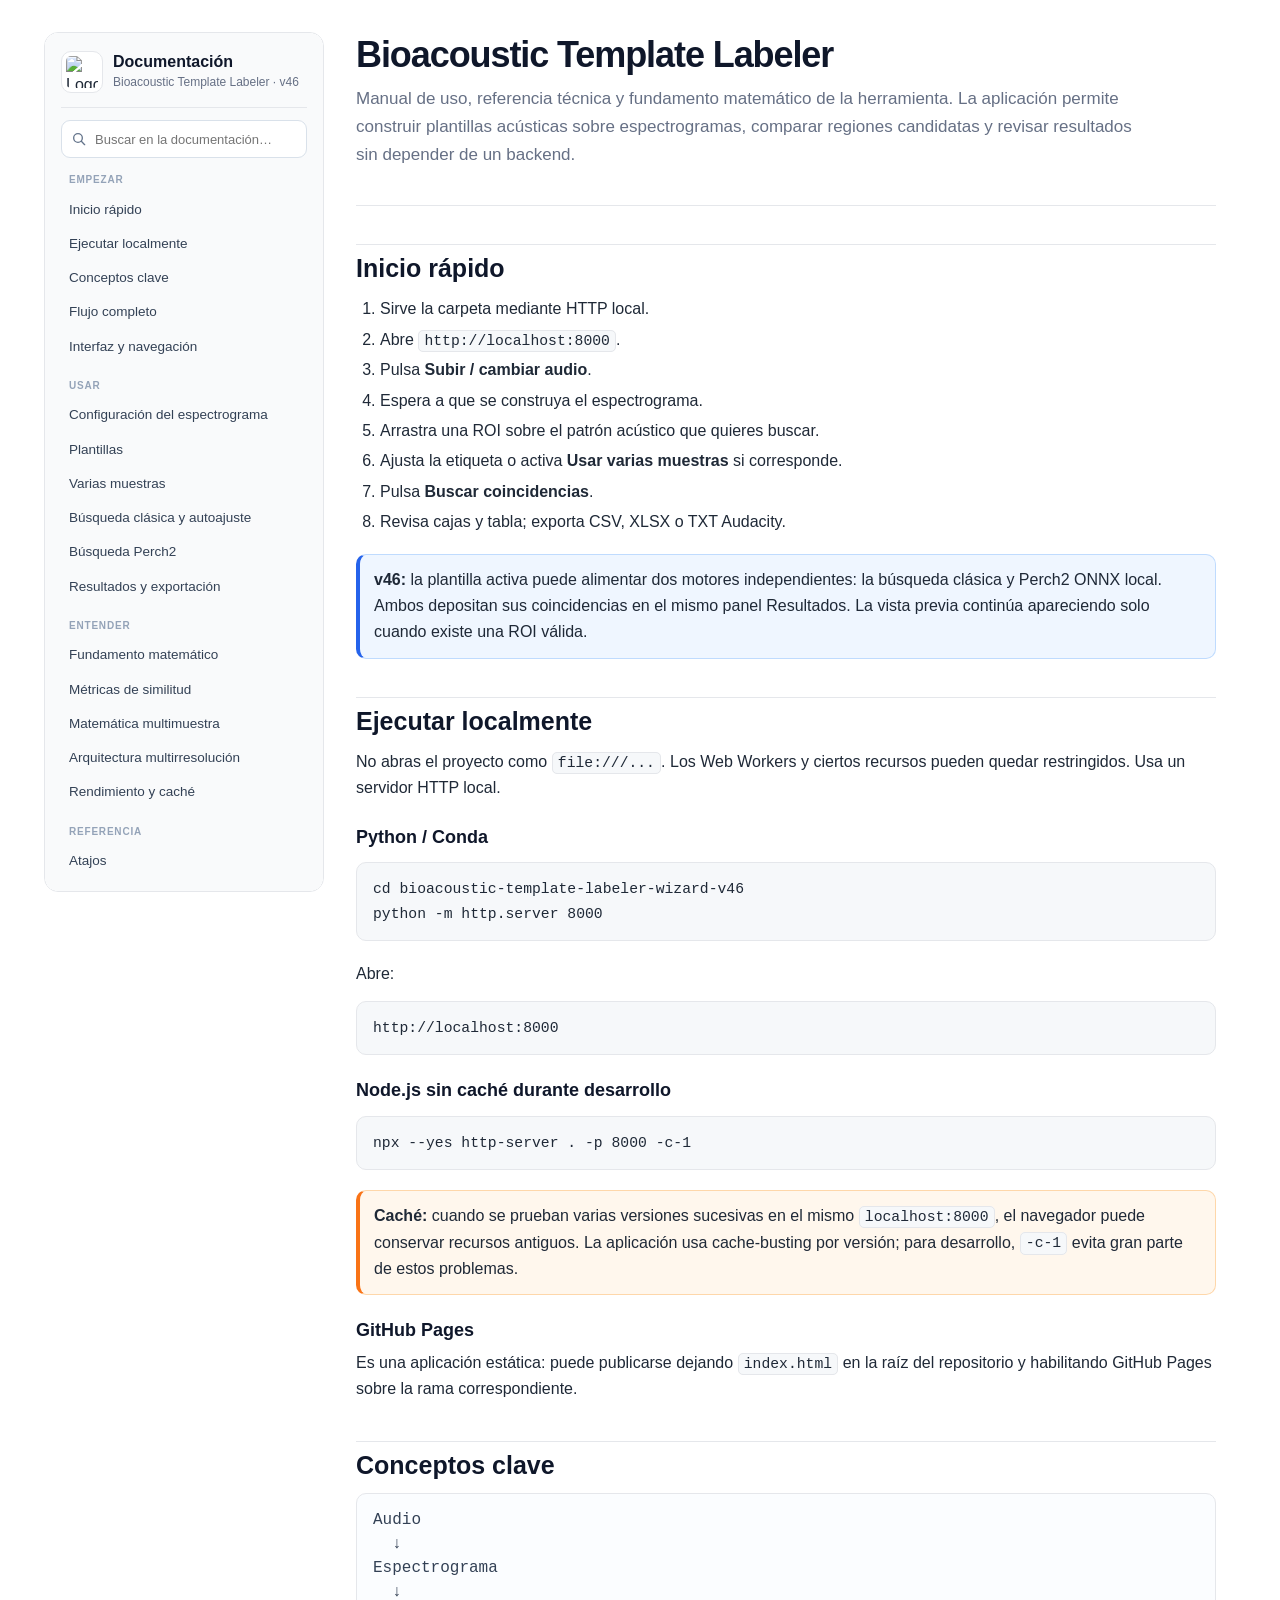
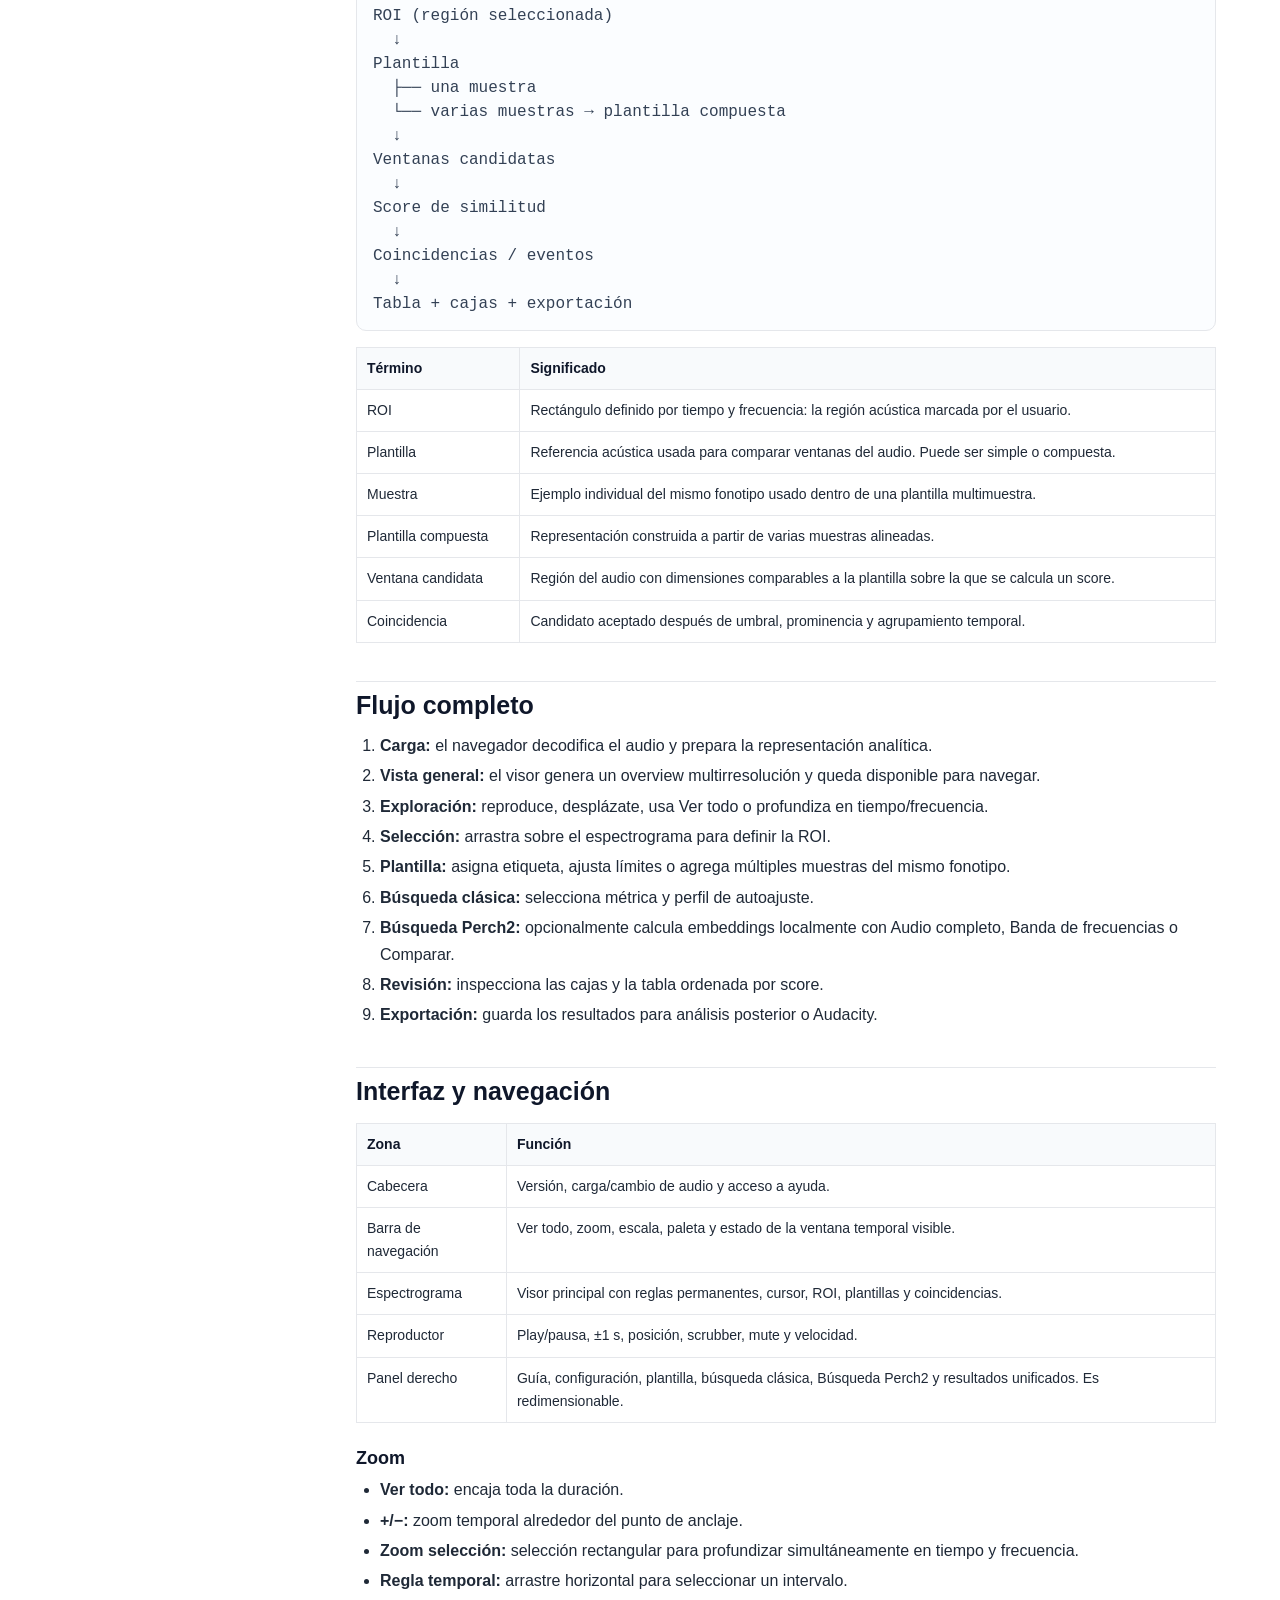
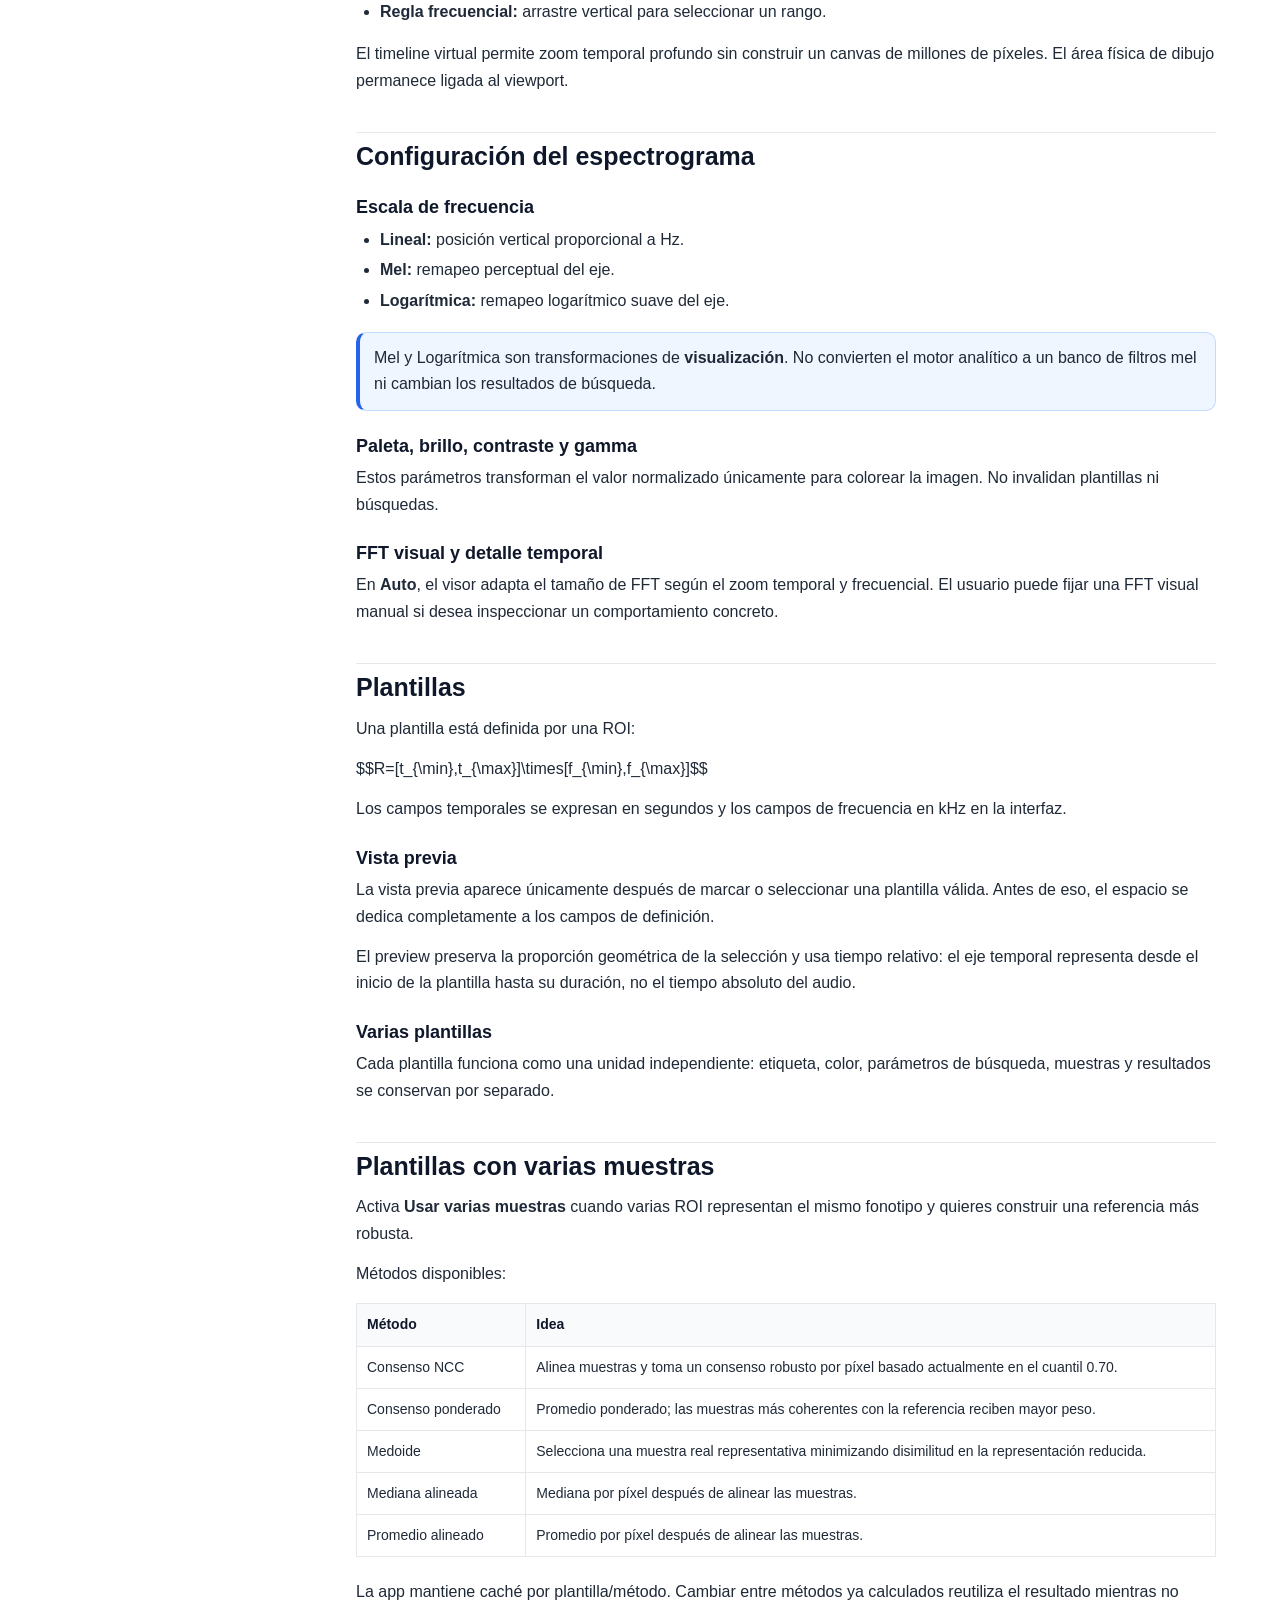
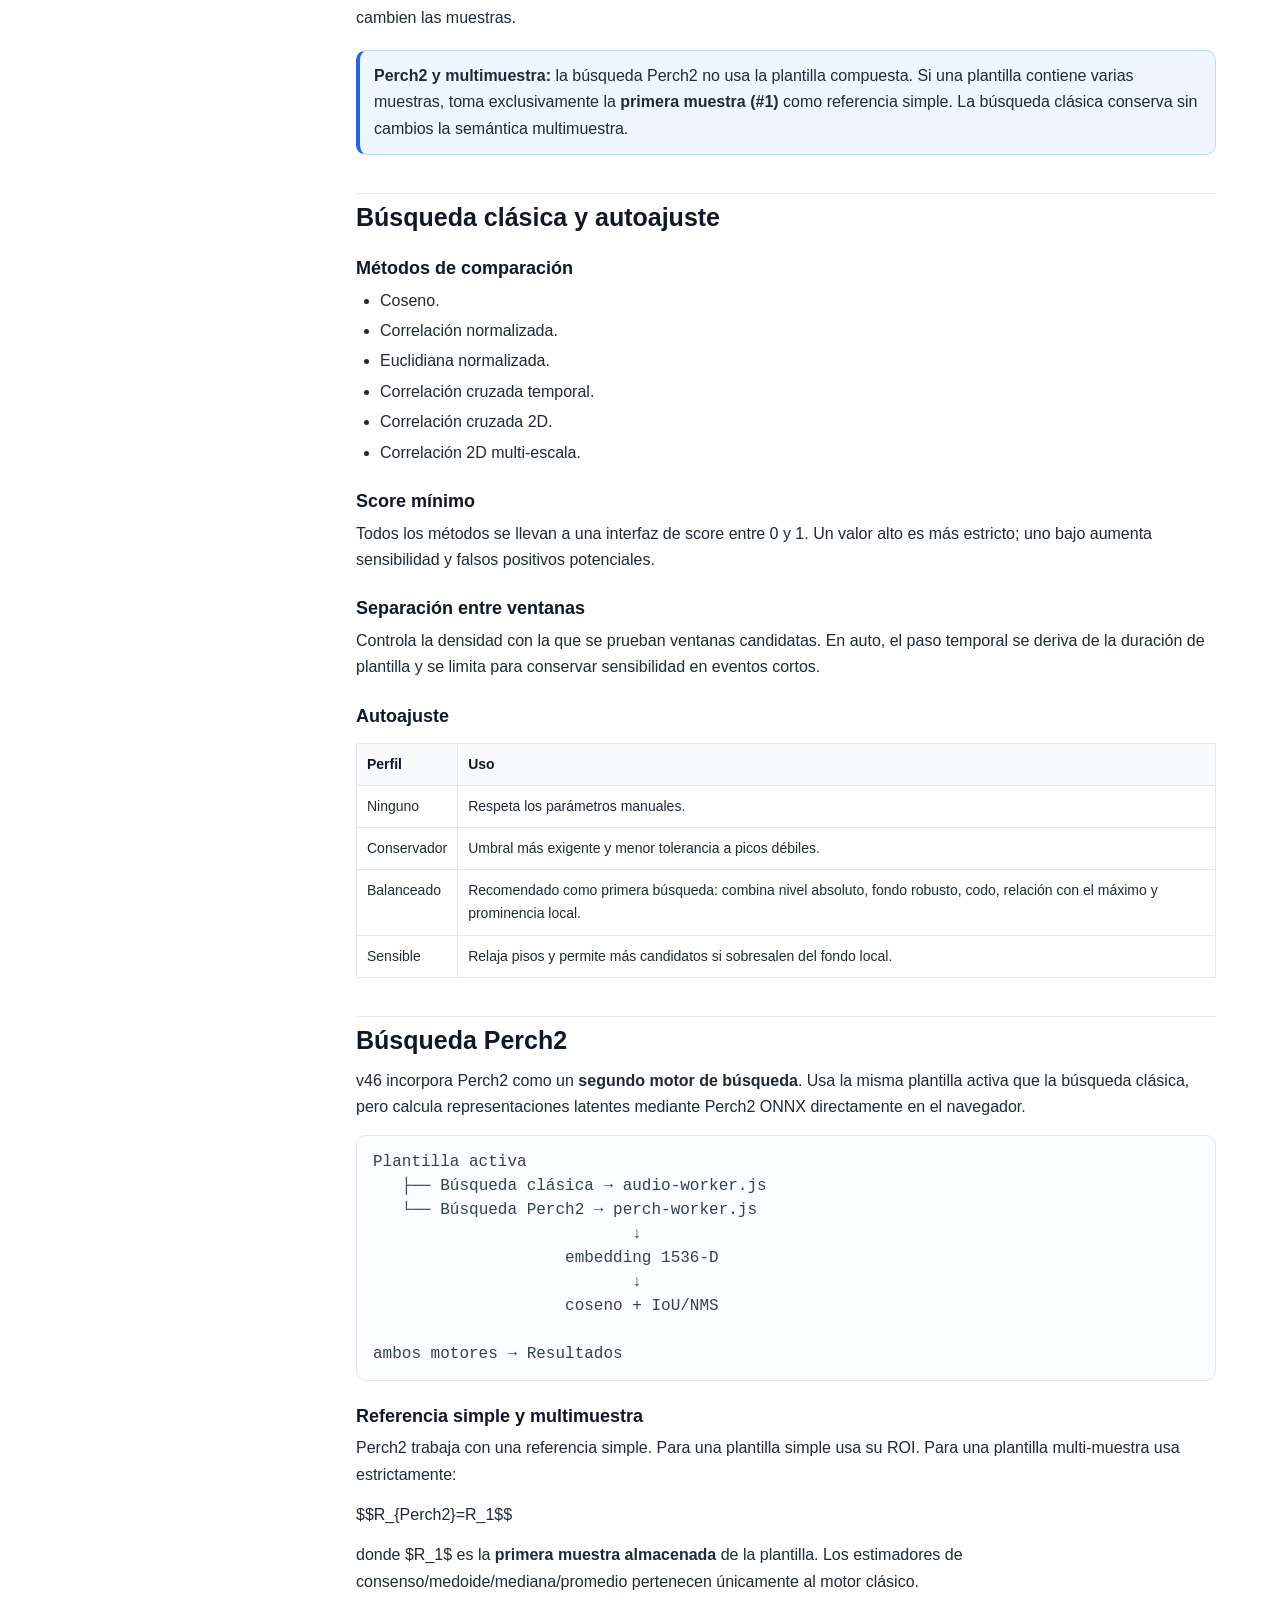
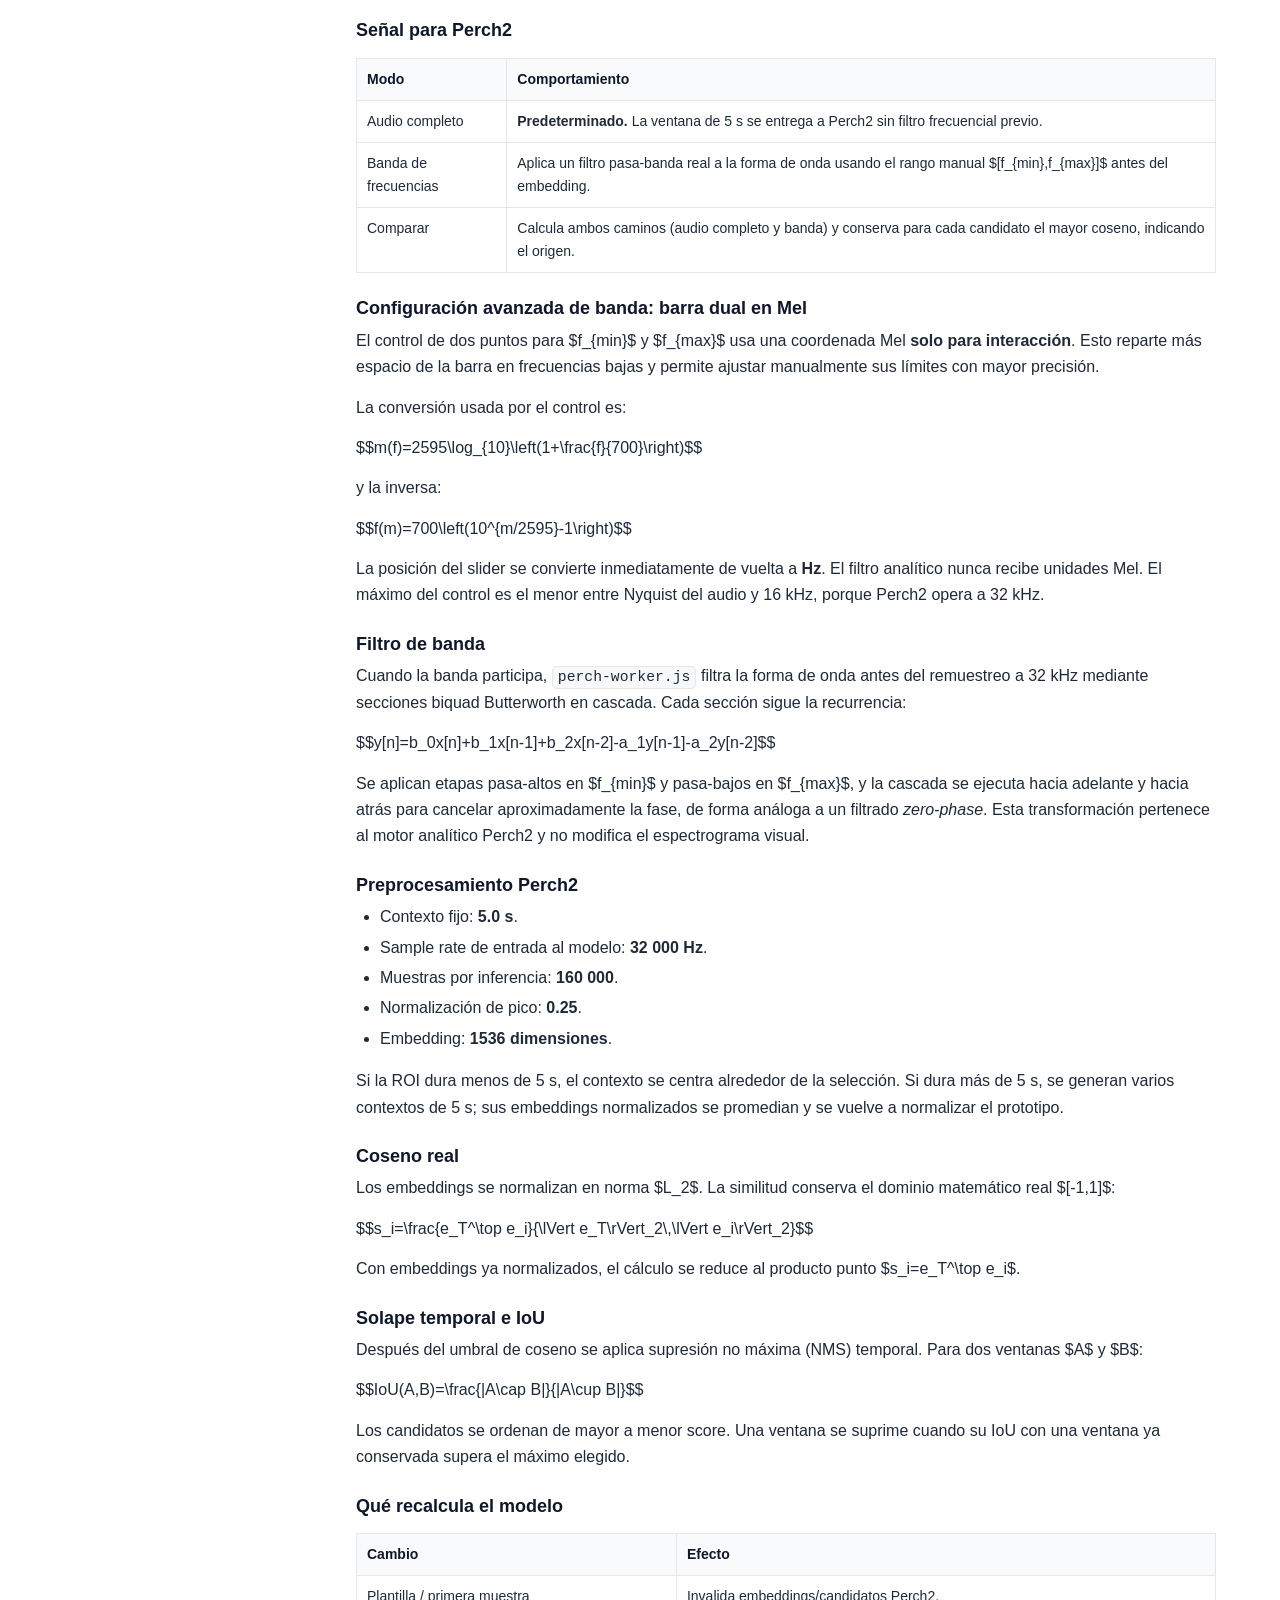
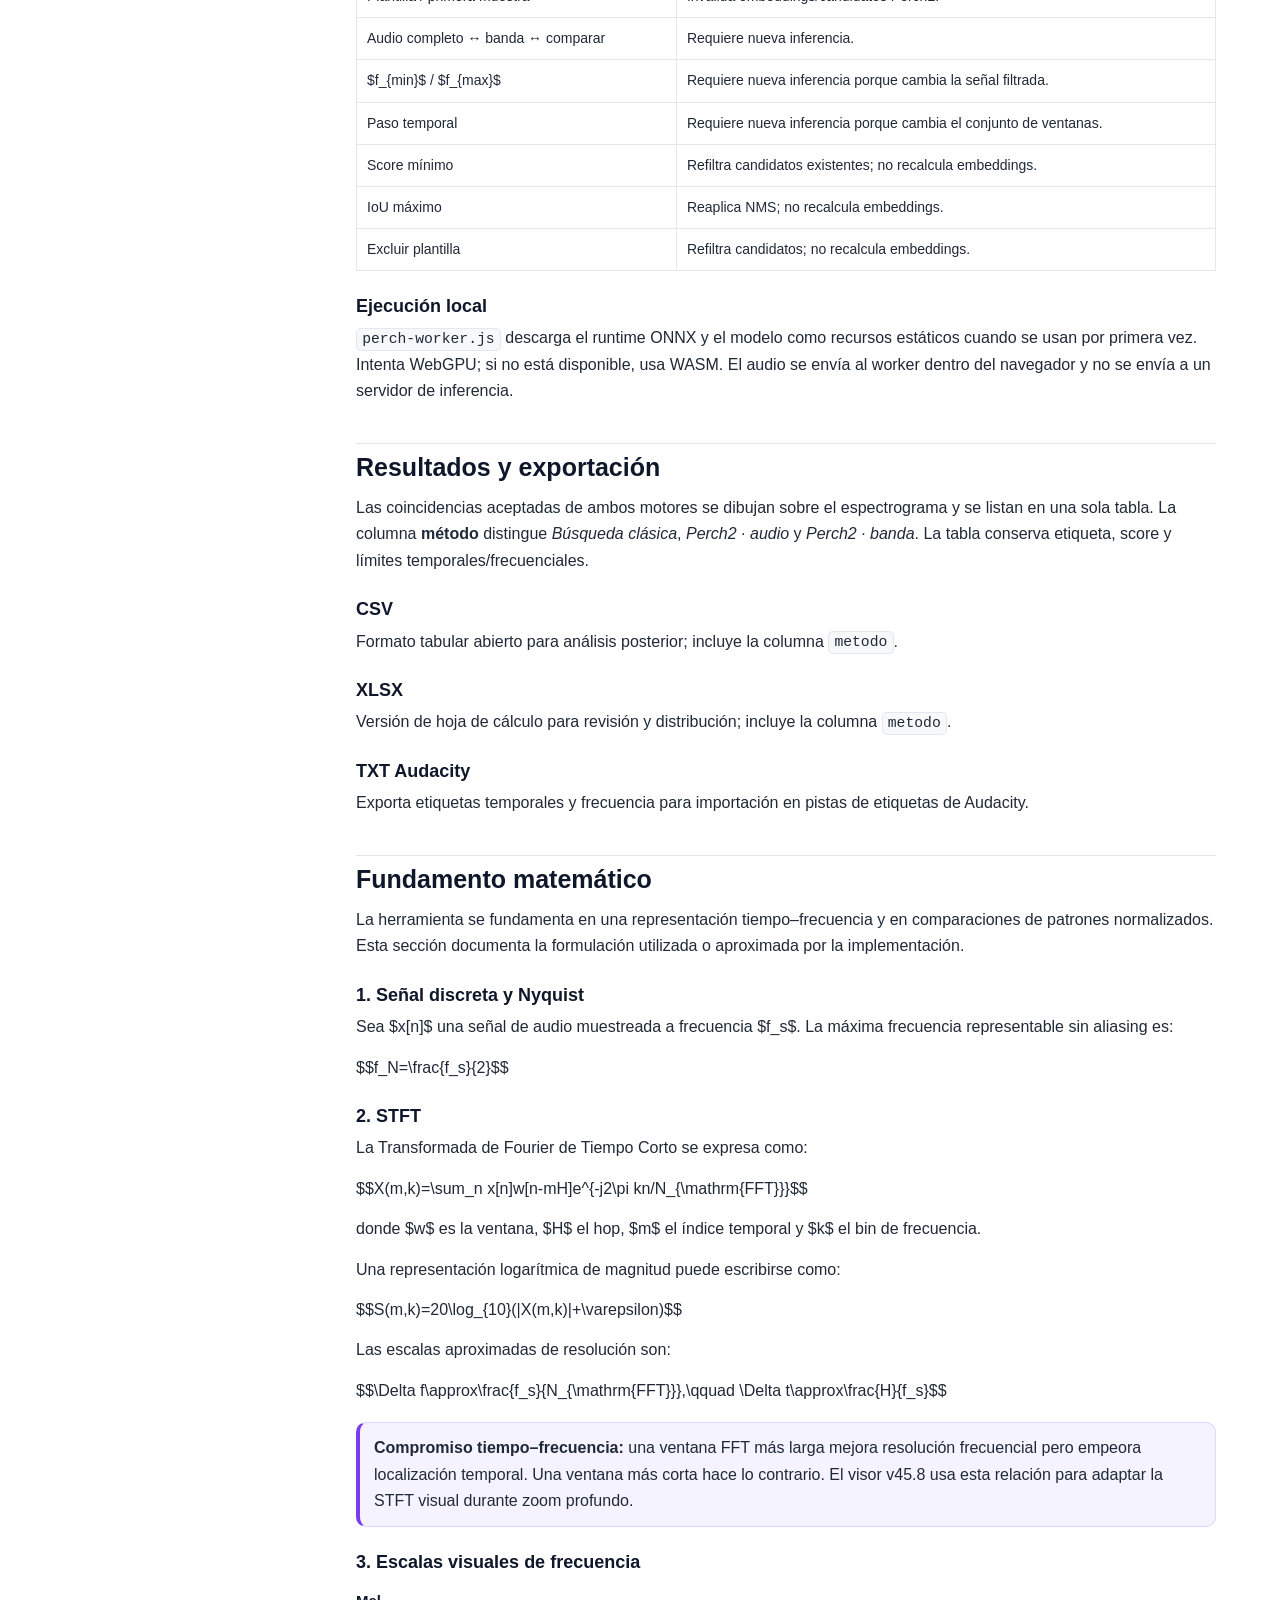
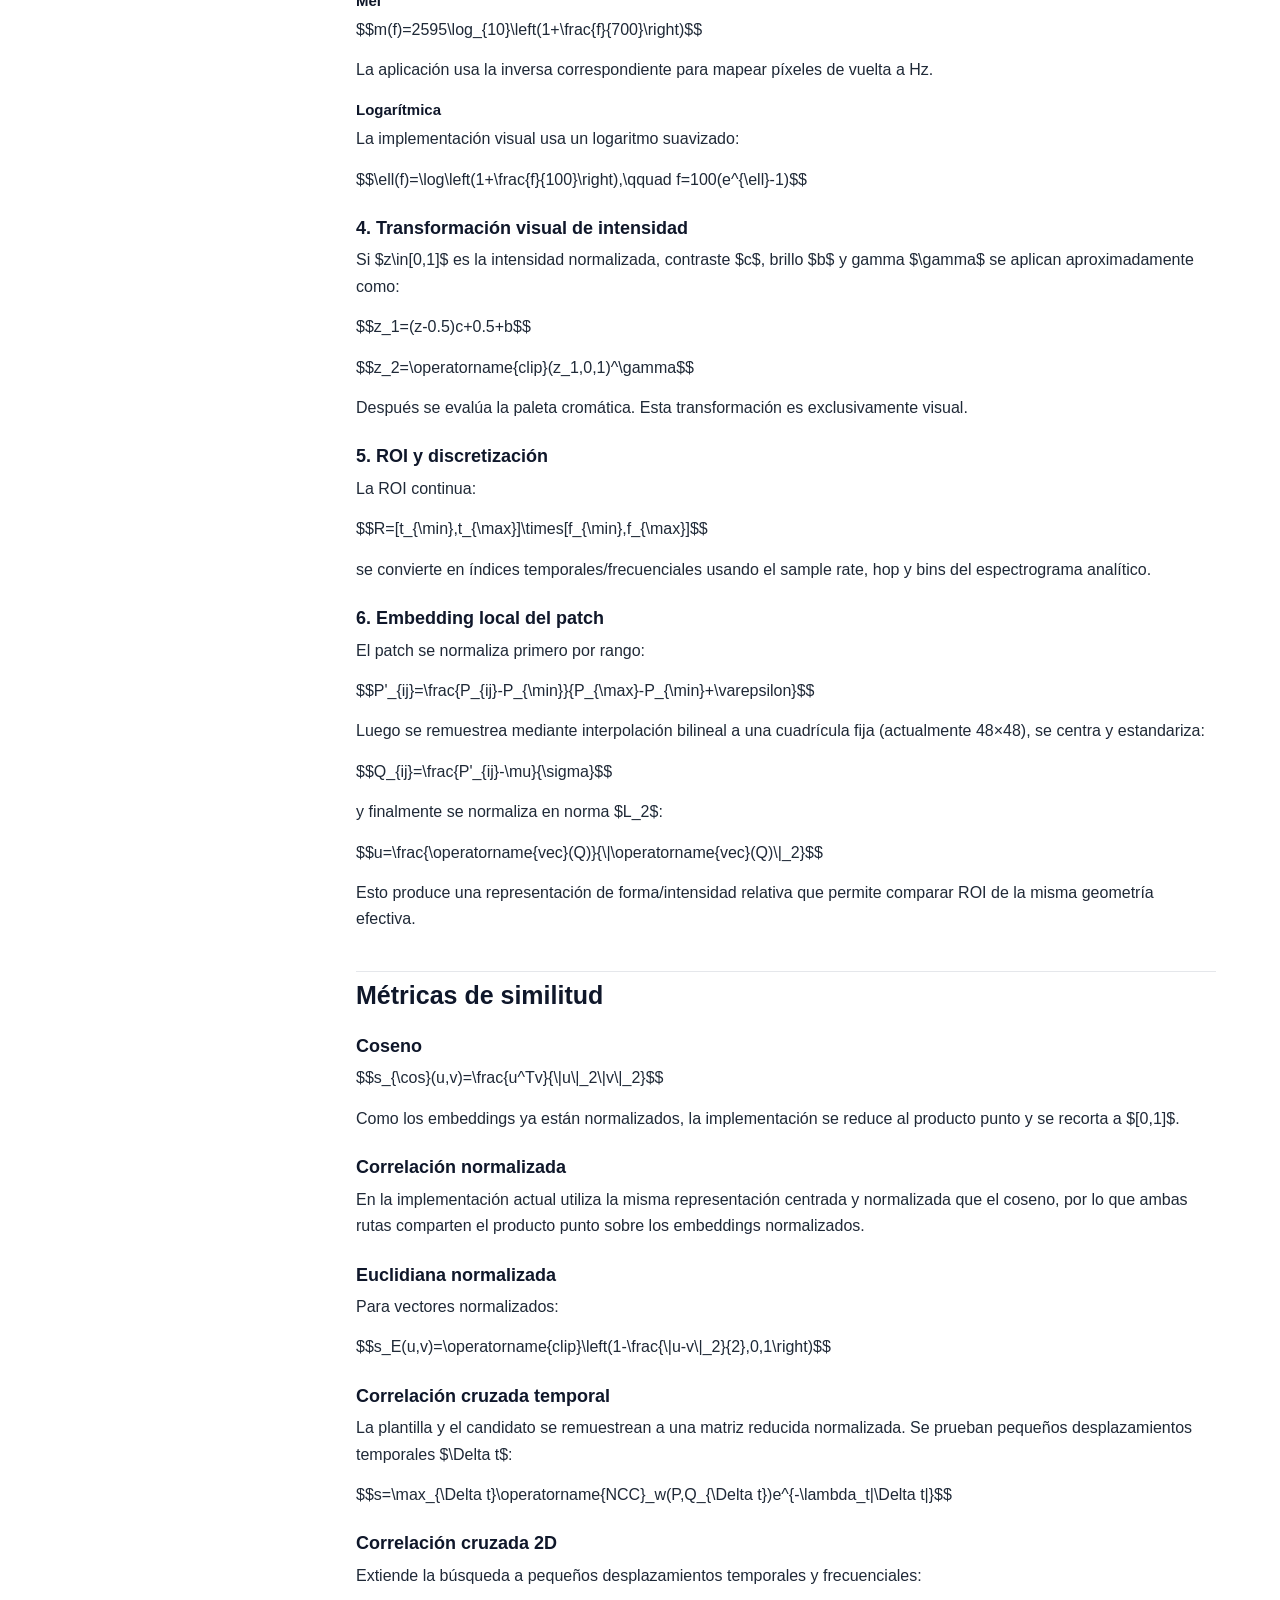
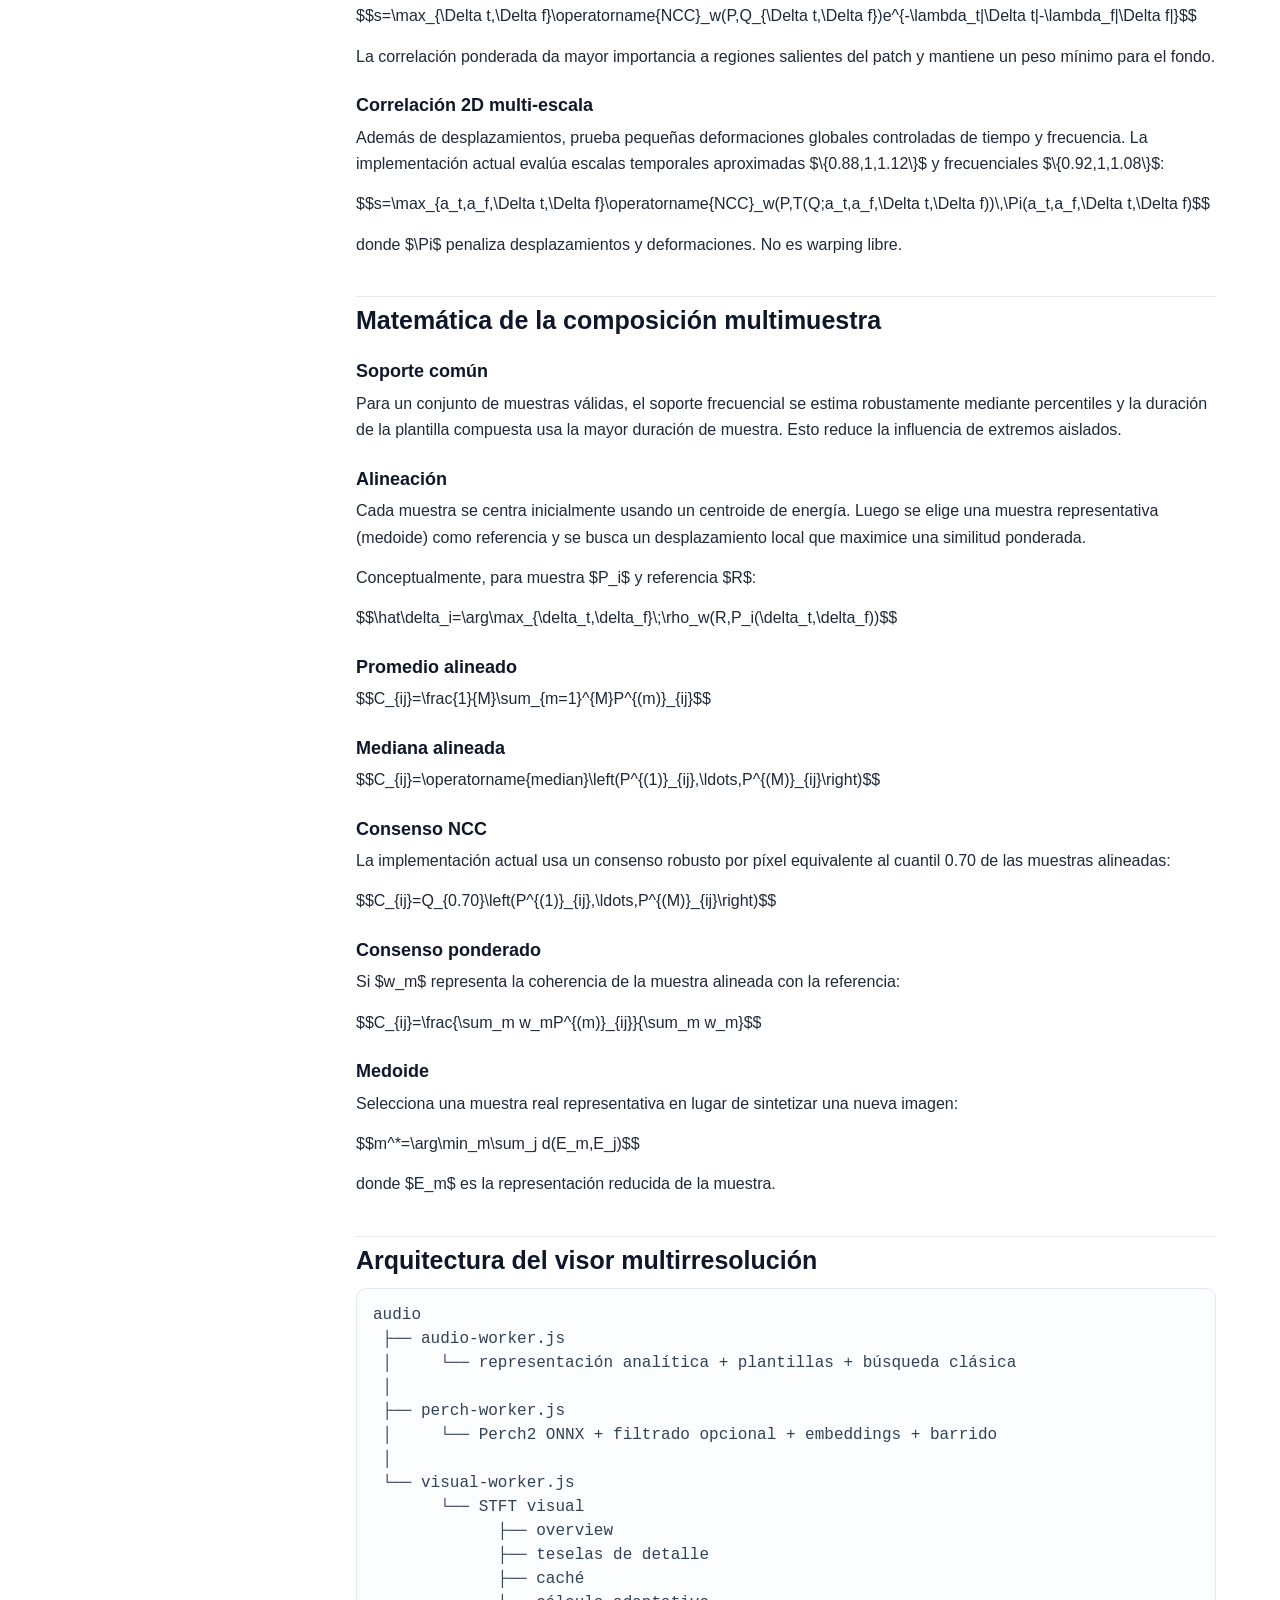
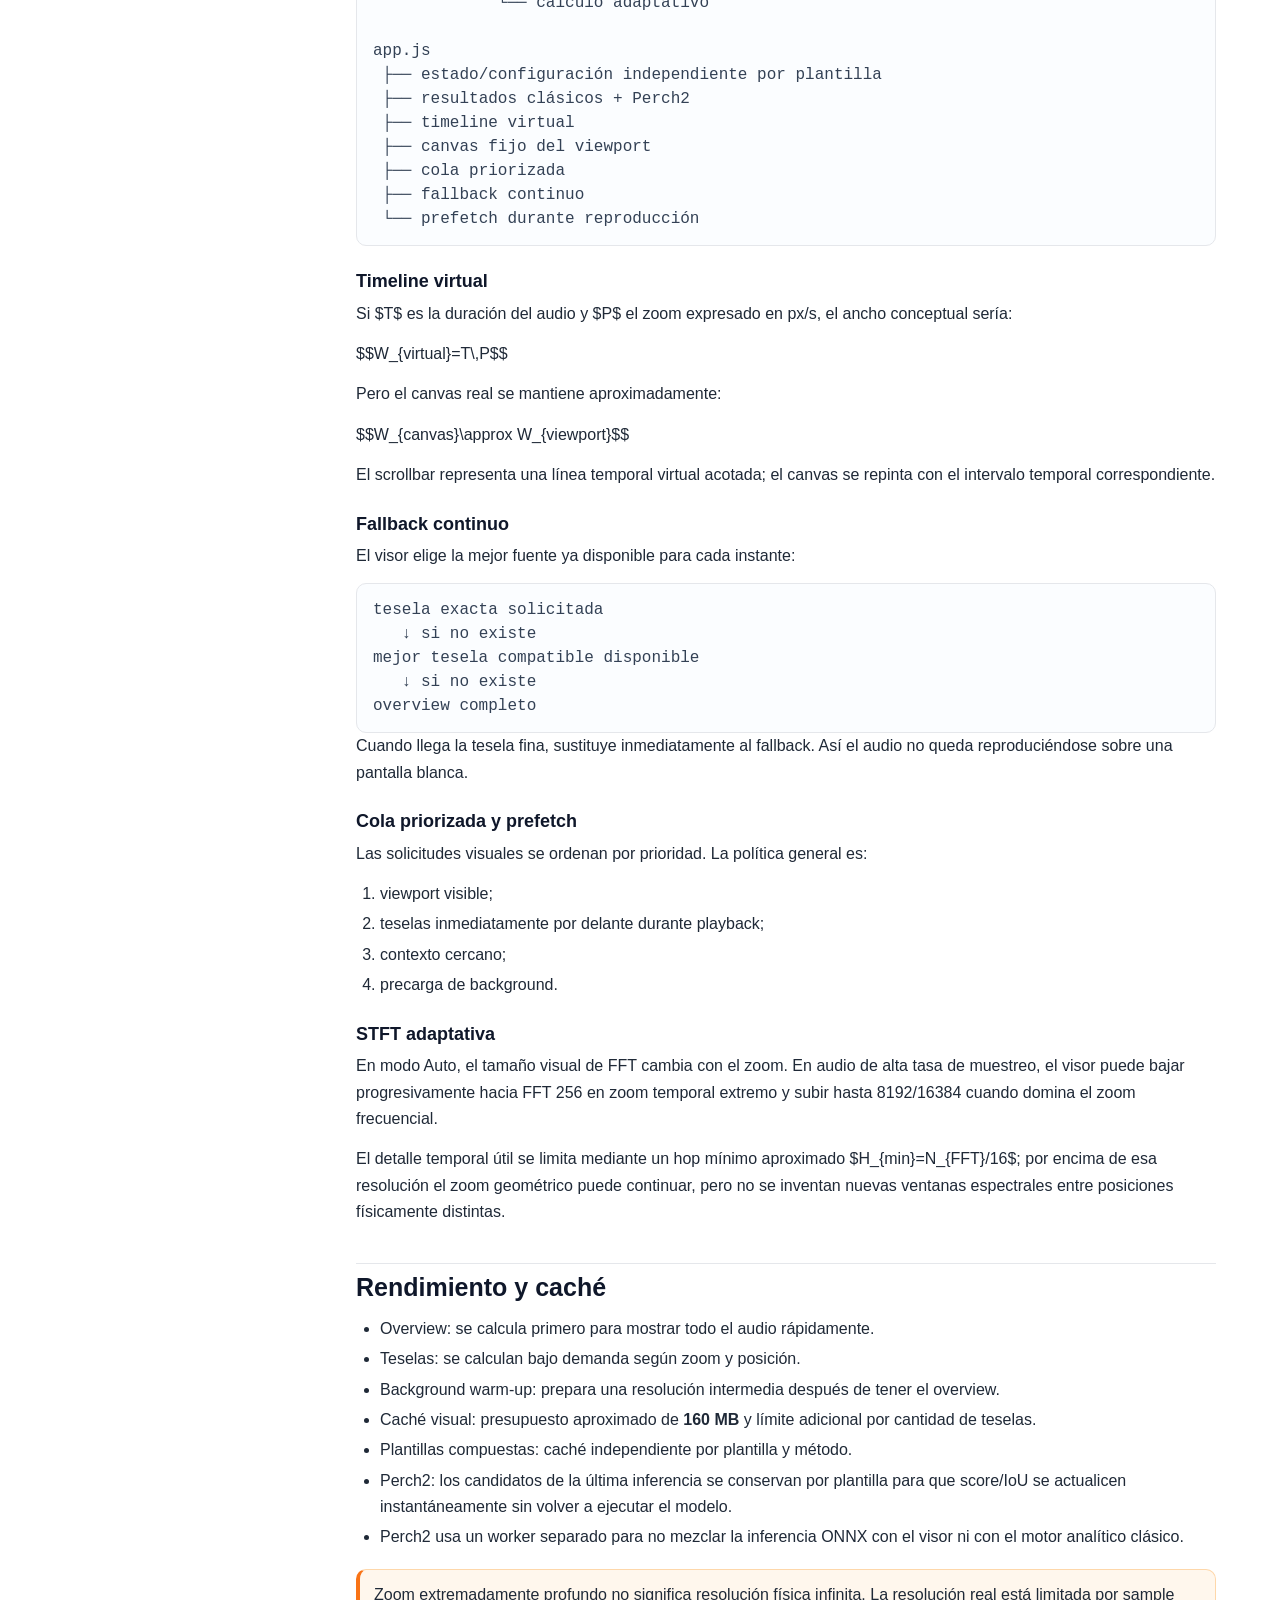
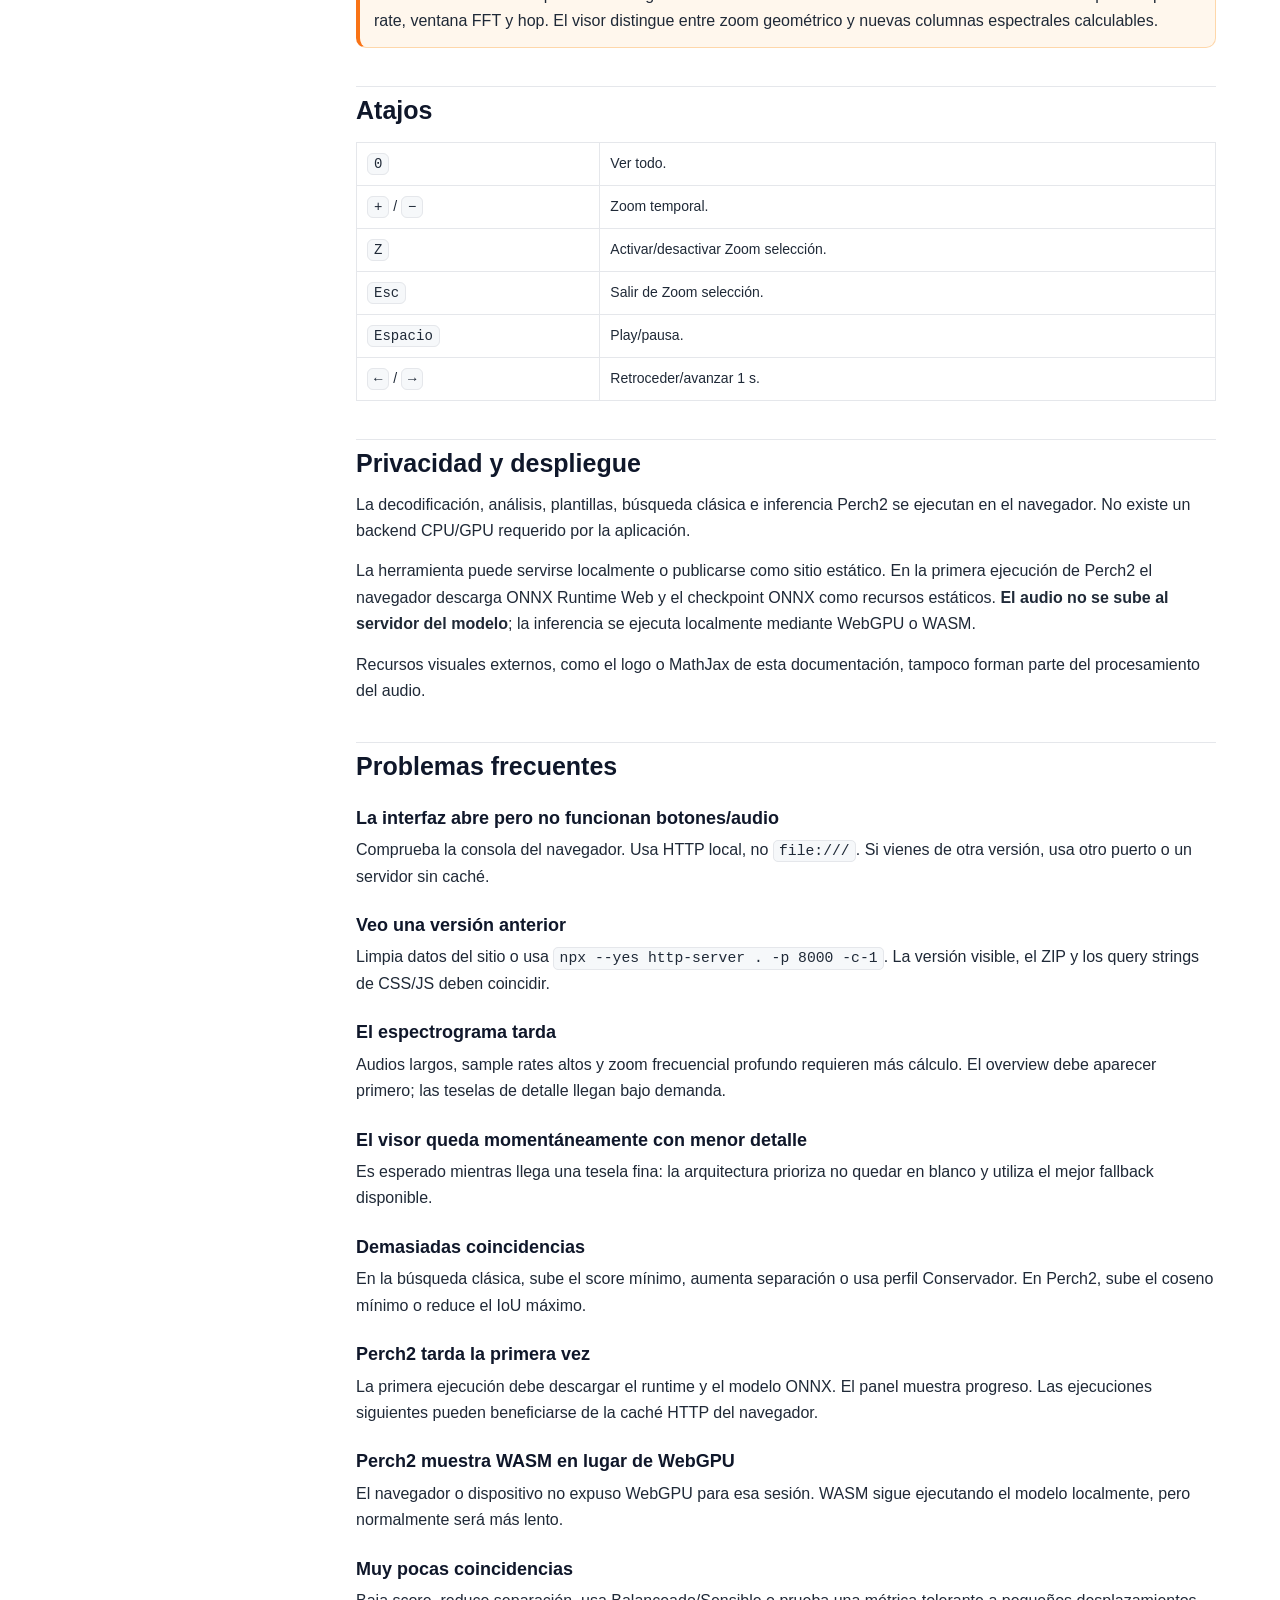
==== commit 05bc430a: "Busqueda Perch2 ## v46 — 2026-08-16  ### Added - Nuevo acordeón **Búsqueda Perch2** inmediatamente d" ====
--- a/documentacion.html
+++ b/documentacion.html
@@ -3,7 +3,7 @@
 <head>
   <meta charset="utf-8" />
   <meta name="viewport" content="width=device-width, initial-scale=1" />
-  <title>Documentación v45.8.4 · Bioacoustic Template Labeler</title>
+  <title>Documentación v46 · Bioacoustic Template Labeler</title>
   <style>
     :root {
       --bg: #ffffff;
@@ -126,7 +126,7 @@
     <aside>
       <div class="logo">
         <img src="https://jocotoco.org.ec/dct/tmp_adjuntos/noEn/000/073/MatrizDatos_1757014841Logo-jocotoco2025.svg" alt="Logo Jocotoco">
-        <div><strong>Documentación</strong><span>Bioacoustic Template Labeler · v45.8.4</span></div>
+        <div><strong>Documentación</strong><span>Bioacoustic Template Labeler · v46</span></div>
       </div>
 
       <div class="doc-search">
@@ -149,7 +149,8 @@
         <a href="#visualizacion">Configuración del espectrograma</a>
         <a href="#plantillas">Plantillas</a>
         <a href="#multimuestra">Varias muestras</a>
-        <a href="#busqueda">Búsqueda y autoajuste</a>
+        <a href="#busqueda">Búsqueda clásica y autoajuste</a>
+        <a href="#perch2">Búsqueda Perch2</a>
         <a href="#resultados">Resultados y exportación</a>
 
         <div class="nav-group-label">Entender</div>
@@ -188,14 +189,14 @@
           <li>Pulsa <strong>Buscar coincidencias</strong>.</li>
           <li>Revisa cajas y tabla; exporta CSV, XLSX o TXT Audacity.</li>
         </ol>
-        <div class="note"><strong>v45.8.4:</strong> la vista previa de plantilla no ocupa espacio hasta que existe una ROI/plantilla válida. En cuanto se selecciona una región acústica, aparece el preview proporcional correspondiente.</div>
+        <div class="note"><strong>v46:</strong> la plantilla activa puede alimentar dos motores independientes: la búsqueda clásica y Perch2 ONNX local. Ambos depositan sus coincidencias en el mismo panel Resultados. La vista previa continúa apareciendo solo cuando existe una ROI válida.</div>
       </section>
 
       <section id="ejecutar" data-search="python conda node http server github pages cache localhost">
         <h2>Ejecutar localmente</h2>
         <p>No abras el proyecto como <code>file:///...</code>. Los Web Workers y ciertos recursos pueden quedar restringidos. Usa un servidor HTTP local.</p>
         <h3>Python / Conda</h3>
-        <pre><code>cd bioacoustic-template-labeler-wizard-v45.8.4
+        <pre><code>cd bioacoustic-template-labeler-wizard-v46
 python -m http.server 8000</code></pre>
         <p>Abre:</p>
         <pre><code>http://localhost:8000</code></pre>
@@ -246,7 +247,8 @@
           <li><strong>Exploración:</strong> reproduce, desplázate, usa Ver todo o profundiza en tiempo/frecuencia.</li>
           <li><strong>Selección:</strong> arrastra sobre el espectrograma para definir la ROI.</li>
           <li><strong>Plantilla:</strong> asigna etiqueta, ajusta límites o agrega múltiples muestras del mismo fonotipo.</li>
-          <li><strong>Búsqueda:</strong> selecciona métrica y perfil de autoajuste.</li>
+          <li><strong>Búsqueda clásica:</strong> selecciona métrica y perfil de autoajuste.</li>
+          <li><strong>Búsqueda Perch2:</strong> opcionalmente calcula embeddings localmente con Audio completo, Banda de frecuencias o Comparar.</li>
           <li><strong>Revisión:</strong> inspecciona las cajas y la tabla ordenada por score.</li>
           <li><strong>Exportación:</strong> guarda los resultados para análisis posterior o Audacity.</li>
         </ol>
@@ -261,7 +263,7 @@
             <tr><td>Barra de navegación</td><td>Ver todo, zoom, escala, paleta y estado de la ventana temporal visible.</td></tr>
             <tr><td>Espectrograma</td><td>Visor principal con reglas permanentes, cursor, ROI, plantillas y coincidencias.</td></tr>
             <tr><td>Reproductor</td><td>Play/pausa, ±1 s, posición, scrubber, mute y velocidad.</td></tr>
-            <tr><td>Panel derecho</td><td>Guía, configuración, plantilla, búsqueda y resultados. Es redimensionable.</td></tr>
+            <tr><td>Panel derecho</td><td>Guía, configuración, plantilla, búsqueda clásica, Búsqueda Perch2 y resultados unificados. Es redimensionable.</td></tr>
           </tbody>
         </table>
         <h3>Zoom</h3>
@@ -317,10 +319,11 @@
           </tbody>
         </table>
         <p>La app mantiene caché por plantilla/método. Cambiar entre métodos ya calculados reutiliza el resultado mientras no cambien las muestras.</p>
-      </section>
-
-      <section id="busqueda" data-search="coseno correlacion euclidiana cruzada 2d multiescala score autoajuste conservador balanceado sensible stride separación">
-        <h2>Búsqueda y autoajuste</h2>
+        <div class="note"><strong>Perch2 y multimuestra:</strong> la búsqueda Perch2 no usa la plantilla compuesta. Si una plantilla contiene varias muestras, toma exclusivamente la <strong>primera muestra (#1)</strong> como referencia simple. La búsqueda clásica conserva sin cambios la semántica multimuestra.</div>
+      </section>
+
+      <section id="busqueda" data-search="busqueda clasica coseno correlacion euclidiana cruzada 2d multiescala score autoajuste conservador balanceado sensible stride separación">
+        <h2>Búsqueda clásica y autoajuste</h2>
         <h3>Métodos de comparación</h3>
         <ul>
           <li>Coseno.</li>
@@ -346,11 +349,91 @@
         </table>
       </section>
 
-      <section id="resultados" data-search="tabla score csv xlsx txt audacity exportacion cajas">
+      <section id="perch2" data-search="perch2 onnx webgpu wasm embedding 1536 audio completo banda frecuencias mel fmin fmax coseno iou nms 5 segundos 32 khz">
+        <h2>Búsqueda Perch2</h2>
+        <p>v46 incorpora Perch2 como un <strong>segundo motor de búsqueda</strong>. Usa la misma plantilla activa que la búsqueda clásica, pero calcula representaciones latentes mediante Perch2 ONNX directamente en el navegador.</p>
+
+        <div class="flow">Plantilla activa
+   ├── Búsqueda clásica → audio-worker.js
+   └── Búsqueda Perch2 → perch-worker.js
+                           ↓
+                    embedding 1536-D
+                           ↓
+                    coseno + IoU/NMS
+
+ambos motores → Resultados</div>
+
+        <h3>Referencia simple y multimuestra</h3>
+        <p>Perch2 trabaja con una referencia simple. Para una plantilla simple usa su ROI. Para una plantilla multi-muestra usa estrictamente:</p>
+        <p>$$R_{Perch2}=R_1$$</p>
+        <p>donde $R_1$ es la <strong>primera muestra almacenada</strong> de la plantilla. Los estimadores de consenso/medoide/mediana/promedio pertenecen únicamente al motor clásico.</p>
+
+        <h3>Señal para Perch2</h3>
+        <table>
+          <thead><tr><th>Modo</th><th>Comportamiento</th></tr></thead>
+          <tbody>
+            <tr><td>Audio completo</td><td><strong>Predeterminado.</strong> La ventana de 5 s se entrega a Perch2 sin filtro frecuencial previo.</td></tr>
+            <tr><td>Banda de frecuencias</td><td>Aplica un filtro pasa-banda real a la forma de onda usando el rango manual $[f_{min},f_{max}]$ antes del embedding.</td></tr>
+            <tr><td>Comparar</td><td>Calcula ambos caminos (audio completo y banda) y conserva para cada candidato el mayor coseno, indicando el origen.</td></tr>
+          </tbody>
+        </table>
+
+        <h3>Configuración avanzada de banda: barra dual en Mel</h3>
+        <p>El control de dos puntos para $f_{min}$ y $f_{max}$ usa una coordenada Mel <strong>solo para interacción</strong>. Esto reparte más espacio de la barra en frecuencias bajas y permite ajustar manualmente sus límites con mayor precisión.</p>
+        <p>La conversión usada por el control es:</p>
+        <p>$$m(f)=2595\log_{10}\left(1+\frac{f}{700}\right)$$</p>
+        <p>y la inversa:</p>
+        <p>$$f(m)=700\left(10^{m/2595}-1\right)$$</p>
+        <p>La posición del slider se convierte inmediatamente de vuelta a <strong>Hz</strong>. El filtro analítico nunca recibe unidades Mel. El máximo del control es el menor entre Nyquist del audio y 16 kHz, porque Perch2 opera a 32 kHz.</p>
+
+        <h3>Filtro de banda</h3>
+        <p>Cuando la banda participa, <code>perch-worker.js</code> filtra la forma de onda antes del remuestreo a 32 kHz mediante secciones biquad Butterworth en cascada. Cada sección sigue la recurrencia:</p>
+        <p>$$y[n]=b_0x[n]+b_1x[n-1]+b_2x[n-2]-a_1y[n-1]-a_2y[n-2]$$</p>
+        <p>Se aplican etapas pasa-altos en $f_{min}$ y pasa-bajos en $f_{max}$, y la cascada se ejecuta hacia adelante y hacia atrás para cancelar aproximadamente la fase, de forma análoga a un filtrado <em>zero-phase</em>. Esta transformación pertenece al motor analítico Perch2 y no modifica el espectrograma visual.</p>
+
+        <h3>Preprocesamiento Perch2</h3>
+        <ul>
+          <li>Contexto fijo: <strong>5.0 s</strong>.</li>
+          <li>Sample rate de entrada al modelo: <strong>32 000 Hz</strong>.</li>
+          <li>Muestras por inferencia: <strong>160 000</strong>.</li>
+          <li>Normalización de pico: <strong>0.25</strong>.</li>
+          <li>Embedding: <strong>1536 dimensiones</strong>.</li>
+        </ul>
+        <p>Si la ROI dura menos de 5 s, el contexto se centra alrededor de la selección. Si dura más de 5 s, se generan varios contextos de 5 s; sus embeddings normalizados se promedian y se vuelve a normalizar el prototipo.</p>
+
+        <h3>Coseno real</h3>
+        <p>Los embeddings se normalizan en norma $L_2$. La similitud conserva el dominio matemático real $[-1,1]$:</p>
+        <p>$$s_i=\frac{e_T^\top e_i}{\lVert e_T\rVert_2\,\lVert e_i\rVert_2}$$</p>
+        <p>Con embeddings ya normalizados, el cálculo se reduce al producto punto $s_i=e_T^\top e_i$.</p>
+
+        <h3>Solape temporal e IoU</h3>
+        <p>Después del umbral de coseno se aplica supresión no máxima (NMS) temporal. Para dos ventanas $A$ y $B$:</p>
+        <p>$$IoU(A,B)=\frac{|A\cap B|}{|A\cup B|}$$</p>
+        <p>Los candidatos se ordenan de mayor a menor score. Una ventana se suprime cuando su IoU con una ventana ya conservada supera el máximo elegido.</p>
+
+        <h3>Qué recalcula el modelo</h3>
+        <table>
+          <thead><tr><th>Cambio</th><th>Efecto</th></tr></thead>
+          <tbody>
+            <tr><td>Plantilla / primera muestra</td><td>Invalida embeddings/candidatos Perch2.</td></tr>
+            <tr><td>Audio completo ↔ banda ↔ comparar</td><td>Requiere nueva inferencia.</td></tr>
+            <tr><td>$f_{min}$ / $f_{max}$</td><td>Requiere nueva inferencia porque cambia la señal filtrada.</td></tr>
+            <tr><td>Paso temporal</td><td>Requiere nueva inferencia porque cambia el conjunto de ventanas.</td></tr>
+            <tr><td>Score mínimo</td><td>Refiltra candidatos existentes; no recalcula embeddings.</td></tr>
+            <tr><td>IoU máximo</td><td>Reaplica NMS; no recalcula embeddings.</td></tr>
+            <tr><td>Excluir plantilla</td><td>Refiltra candidatos; no recalcula embeddings.</td></tr>
+          </tbody>
+        </table>
+
+        <h3>Ejecución local</h3>
+        <p><code>perch-worker.js</code> descarga el runtime ONNX y el modelo como recursos estáticos cuando se usan por primera vez. Intenta WebGPU; si no está disponible, usa WASM. El audio se envía al worker dentro del navegador y no se envía a un servidor de inferencia.</p>
+      </section>
+
+      <section id="resultados" data-search="tabla metodo perch2 clasica score csv xlsx txt audacity exportacion cajas">
         <h2>Resultados y exportación</h2>
-        <p>Las coincidencias aceptadas se dibujan sobre el espectrograma y se listan en la tabla. La tabla conserva campos de etiqueta, score y límites temporales/frecuenciales.</p>
-        <h3>CSV</h3><p>Formato tabular abierto para análisis posterior.</p>
-        <h3>XLSX</h3><p>Versión de hoja de cálculo para revisión y distribución.</p>
+        <p>Las coincidencias aceptadas de ambos motores se dibujan sobre el espectrograma y se listan en una sola tabla. La columna <strong>método</strong> distingue <em>Búsqueda clásica</em>, <em>Perch2 · audio</em> y <em>Perch2 · banda</em>. La tabla conserva etiqueta, score y límites temporales/frecuenciales.</p>
+        <h3>CSV</h3><p>Formato tabular abierto para análisis posterior; incluye la columna <code>metodo</code>.</p>
+        <h3>XLSX</h3><p>Versión de hoja de cálculo para revisión y distribución; incluye la columna <code>metodo</code>.</p>
         <h3>TXT Audacity</h3><p>Exporta etiquetas temporales y frecuencia para importación en pistas de etiquetas de Audacity.</p>
       </section>
 
@@ -463,7 +546,10 @@
         <h2>Arquitectura del visor multirresolución</h2>
         <div class="flow">audio
  ├── audio-worker.js
- │     └── representación analítica + plantillas + búsqueda
+ │     └── representación analítica + plantillas + búsqueda clásica
+ │
+ ├── perch-worker.js
+ │     └── Perch2 ONNX + filtrado opcional + embeddings + barrido
  │
  └── visual-worker.js
        └── STFT visual
@@ -473,6 +559,8 @@
              └── cálculo adaptativo
 
 app.js
+ ├── estado/configuración independiente por plantilla
+ ├── resultados clásicos + Perch2
  ├── timeline virtual
  ├── canvas fijo del viewport
  ├── cola priorizada
@@ -517,6 +605,8 @@
           <li>Background warm-up: prepara una resolución intermedia después de tener el overview.</li>
           <li>Caché visual: presupuesto aproximado de <strong>160 MB</strong> y límite adicional por cantidad de teselas.</li>
           <li>Plantillas compuestas: caché independiente por plantilla y método.</li>
+          <li>Perch2: los candidatos de la última inferencia se conservan por plantilla para que score/IoU se actualicen instantáneamente sin volver a ejecutar el modelo.</li>
+          <li>Perch2 usa un worker separado para no mezclar la inferencia ONNX con el visor ni con el motor analítico clásico.</li>
         </ul>
         <div class="warn">Zoom extremadamente profundo no significa resolución física infinita. La resolución real está limitada por sample rate, ventana FFT y hop. El visor distingue entre zoom geométrico y nuevas columnas espectrales calculables.</div>
       </section>
@@ -537,8 +627,9 @@
 
       <section id="privacidad" data-search="privacy local browser backend github pages internet audio">
         <h2>Privacidad y despliegue</h2>
-        <p>La decodificación, análisis, plantillas y búsqueda se ejecutan en el navegador. No existe un backend requerido por la aplicación.</p>
-        <p>La herramienta puede servirse localmente o publicarse como sitio estático. Recursos visuales externos, como el logo o MathJax de esta documentación, no forman parte del procesamiento del audio.</p>
+        <p>La decodificación, análisis, plantillas, búsqueda clásica e inferencia Perch2 se ejecutan en el navegador. No existe un backend CPU/GPU requerido por la aplicación.</p>
+        <p>La herramienta puede servirse localmente o publicarse como sitio estático. En la primera ejecución de Perch2 el navegador descarga ONNX Runtime Web y el checkpoint ONNX como recursos estáticos. <strong>El audio no se sube al servidor del modelo</strong>; la inferencia se ejecuta localmente mediante WebGPU o WASM.</p>
+        <p>Recursos visuales externos, como el logo o MathJax de esta documentación, tampoco forman parte del procesamiento del audio.</p>
       </section>
 
       <section id="problemas" data-search="troubleshooting worker cache blank white spectrogram performance audio no funciona localhost">
@@ -552,7 +643,11 @@
         <h3>El visor queda momentáneamente con menor detalle</h3>
         <p>Es esperado mientras llega una tesela fina: la arquitectura prioriza no quedar en blanco y utiliza el mejor fallback disponible.</p>
         <h3>Demasiadas coincidencias</h3>
-        <p>Sube el score mínimo, aumenta separación o usa perfil Conservador.</p>
+        <p>En la búsqueda clásica, sube el score mínimo, aumenta separación o usa perfil Conservador. En Perch2, sube el coseno mínimo o reduce el IoU máximo.</p>
+        <h3>Perch2 tarda la primera vez</h3>
+        <p>La primera ejecución debe descargar el runtime y el modelo ONNX. El panel muestra progreso. Las ejecuciones siguientes pueden beneficiarse de la caché HTTP del navegador.</p>
+        <h3>Perch2 muestra WASM en lugar de WebGPU</h3>
+        <p>El navegador o dispositivo no expuso WebGPU para esa sesión. WASM sigue ejecutando el modelo localmente, pero normalmente será más lento.</p>
         <h3>Muy pocas coincidencias</h3>
         <p>Baja score, reduce separación, usa Balanceado/Sensible o prueba una métrica tolerante a pequeños desplazamientos.</p>
       </section>
@@ -572,16 +667,19 @@
         <div class="note">Para desarrollo asistido por IA, <strong>leer primero <code>AGENTS.md</code></strong>. Una entrega no está completa si no cumple su Definition of Done.</div>
       </section>
 
-      <section id="cambios" data-search="changelog control cambios 45.8.4 45.8.3 45.8.2 45.8.1 45.8">
+      <section id="cambios" data-search="changelog control cambios 46 perch2 45.8.4 45.8.3 45.8.2 45.8.1 45.8">
         <h2>Control de cambios</h2>
-        <h3>v45.8.4 — actual</h3>
+        <h3>v46 — actual</h3>
         <ul>
-          <li>Preview de plantilla oculto hasta que existe una selección válida.</li>
-          <li>README reescrito.</li>
-          <li>Documentación reorganizada y ampliada.</li>
-          <li>Buscador local en el sidebar de documentación.</li>
-          <li>Nuevos <code>AGENTS.md</code> y <code>CHANGELOG.md</code>.</li>
+          <li>Nuevo motor Perch2 ONNX local en worker independiente.</li>
+          <li>Audio completo como modo predeterminado; banda manual y comparar como opciones.</li>
+          <li>Selector dual fmin/fmax en coordenada Mel con salida analítica en Hz.</li>
+          <li>Perch2 usa la primera muestra (#1) cuando la plantilla es multi-muestra.</li>
+          <li>Coseno real, IoU/NMS, progreso/cancelación y backend WebGPU/WASM.</li>
+          <li>Resultados unificados con columna método y exportación del origen.</li>
         </ul>
+        <h3>v45.8.4</h3>
+        <p>Preview de plantilla oculto hasta que existe una selección válida; consolidación documental con README, buscador, AGENTS y CHANGELOG.</p>
         <h3>v45.8.3</h3><p>Eliminación de títulos redundantes `[kHz]` y `[s]` dentro del preview.</p>
         <h3>v45.8.2</h3><p>Unidades incorporadas en etiquetas finales y eliminación del choque de etiquetas en el origen.</p>
         <h3>v45.8.1</h3><p>Preview proporcional, marcas internas más legibles y tiempo relativo de plantilla.</p>
@@ -602,7 +700,7 @@
         <details><summary>v11 / v9 — métricas y exportación</summary><div><p>Unificación de score 0–1, correlación normalizada, etiquetas opcionales y exportación TXT Audacity.</p></div></details>
       </section>
 
-      <div class="footer">Bioacoustic Template Labeler · documentación v45.8.4 · Proyecto web estático con procesamiento local en el navegador.</div>
+      <div class="footer">Bioacoustic Template Labeler · documentación v46 · Proyecto web estático con procesamiento local en el navegador.</div>
     </main>
   </div>
 
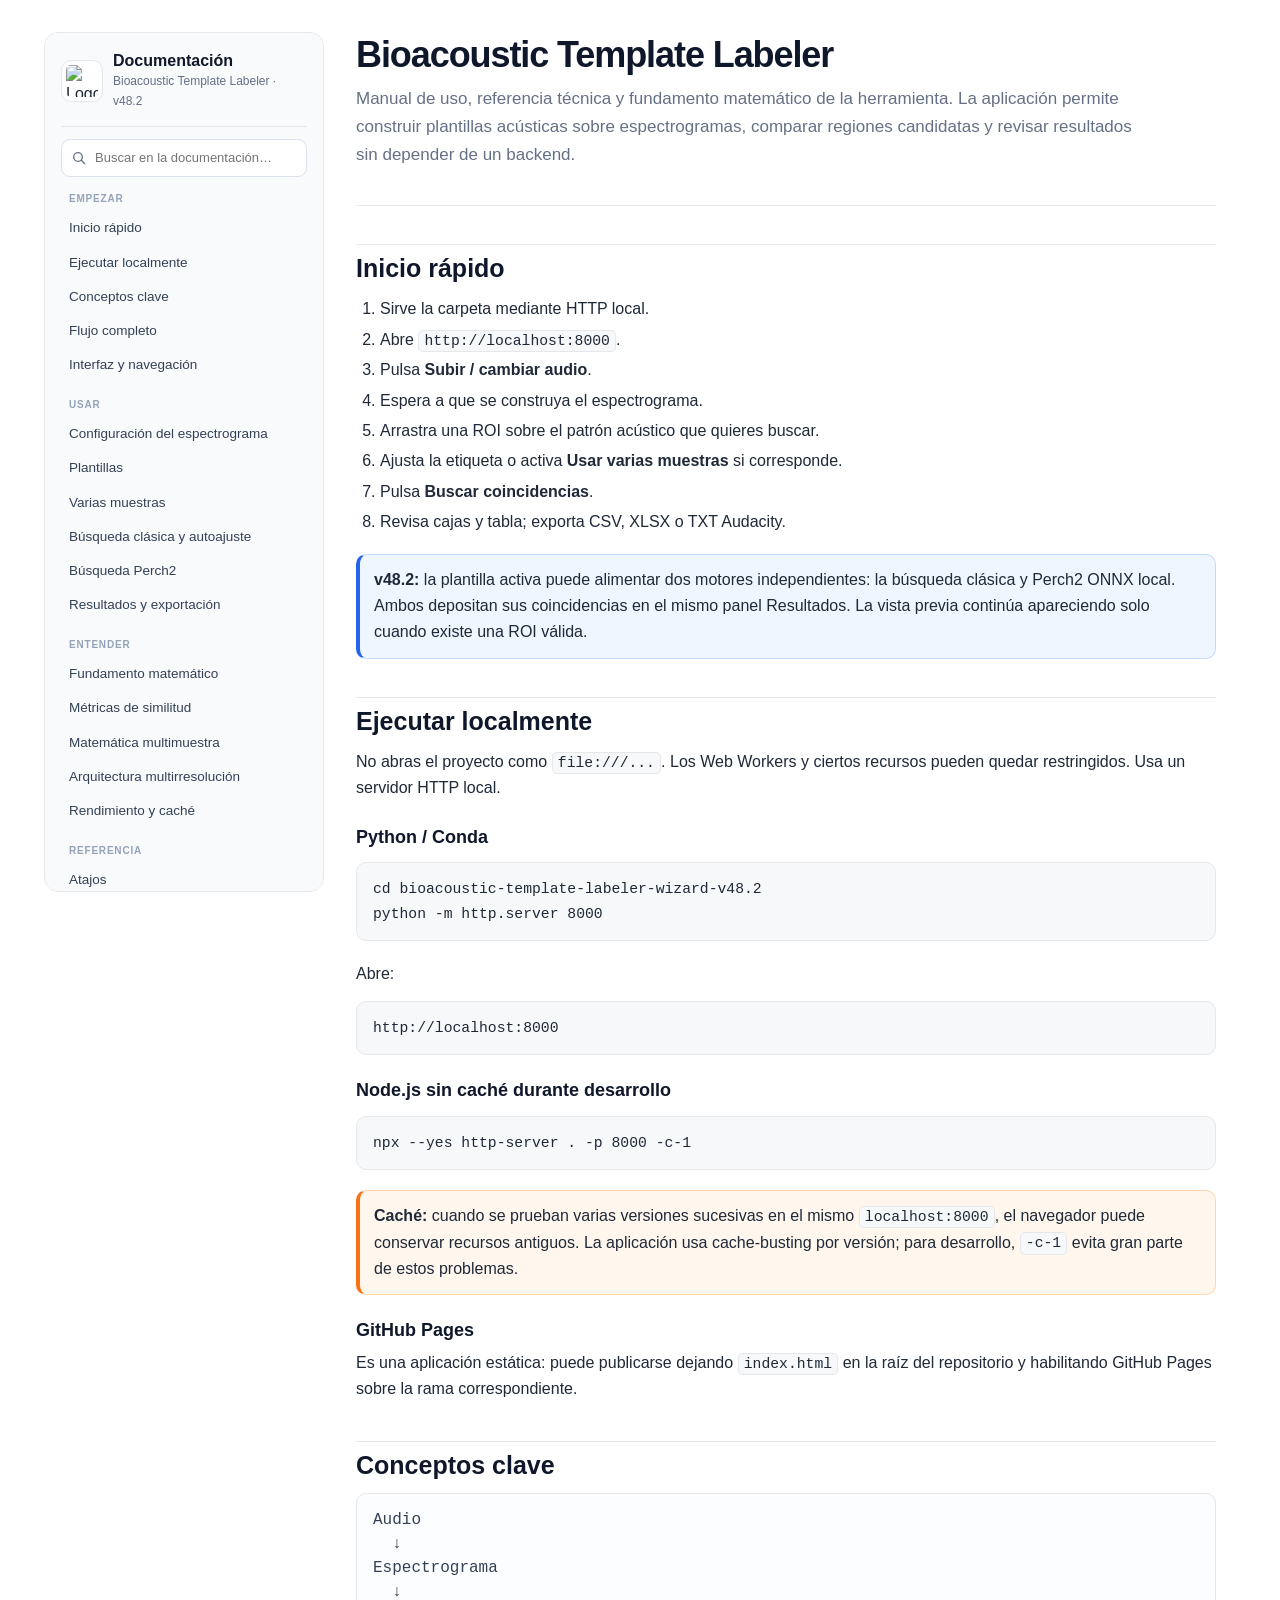
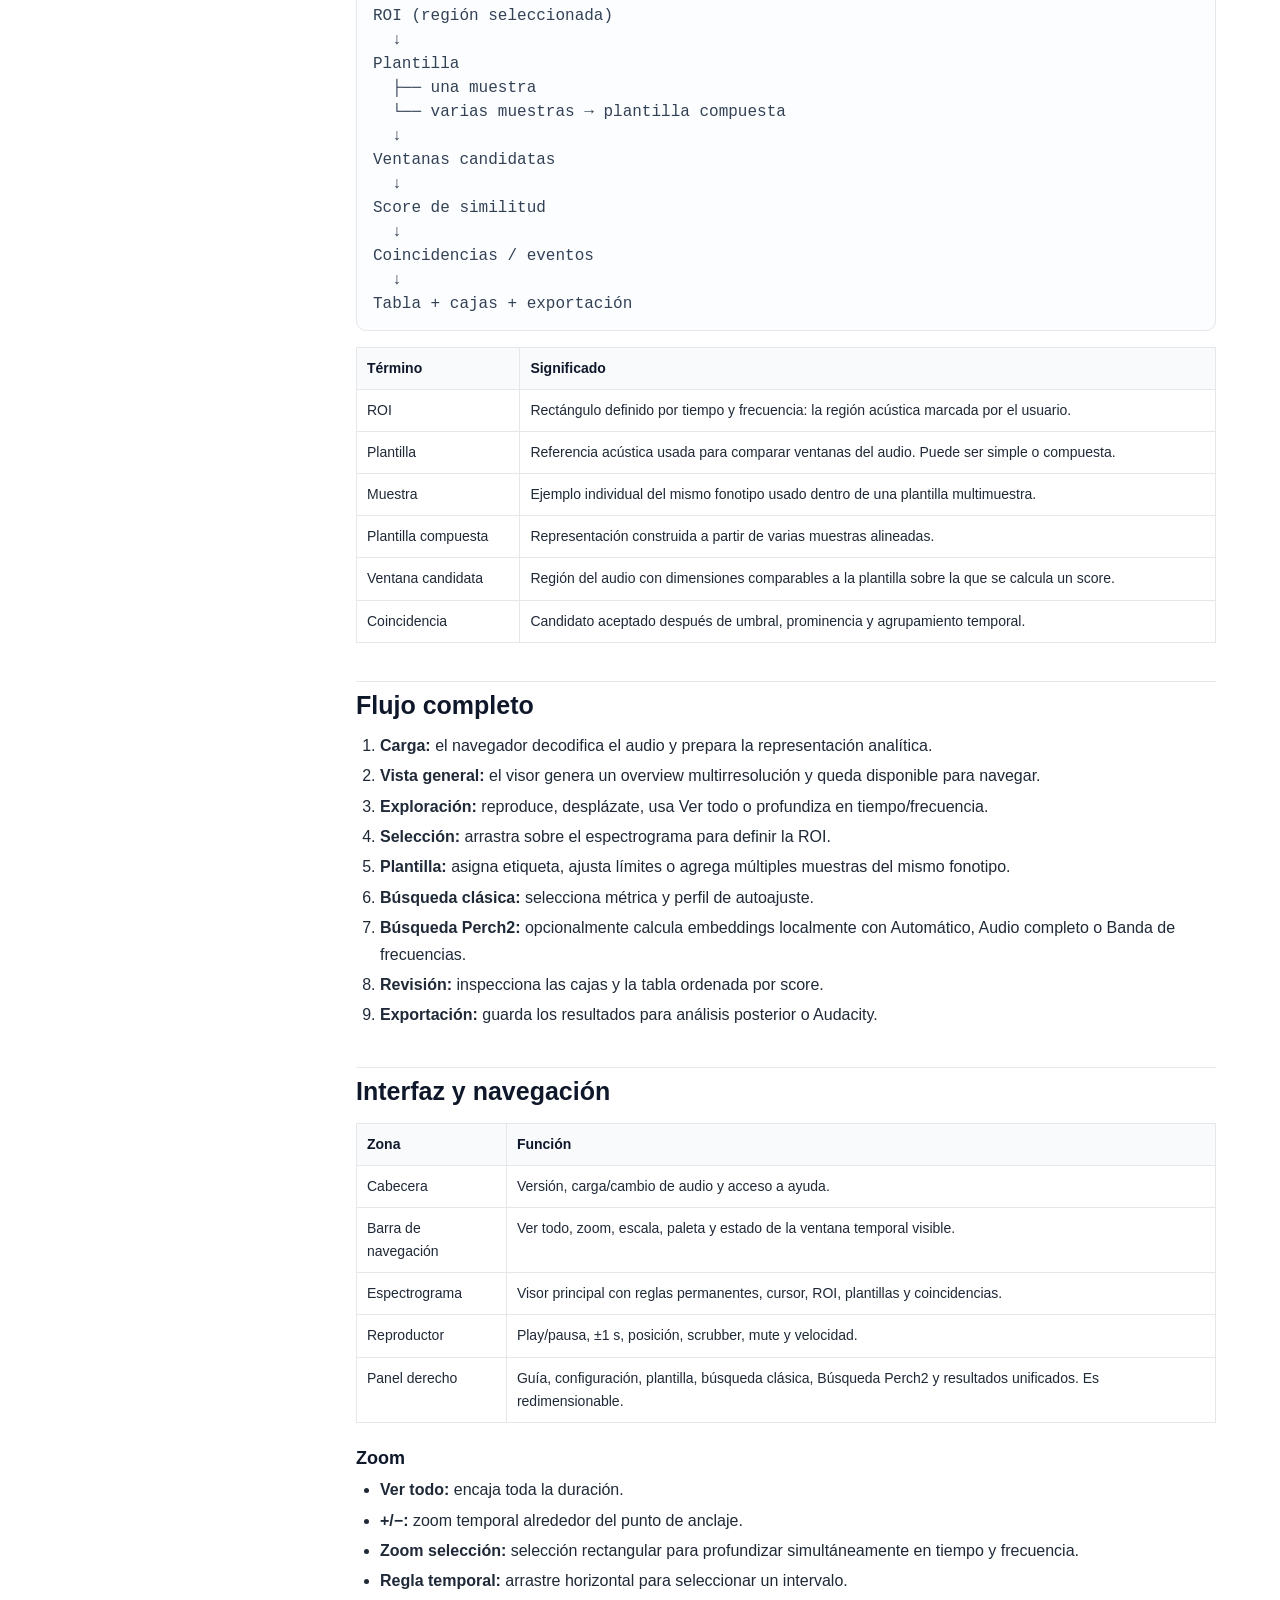
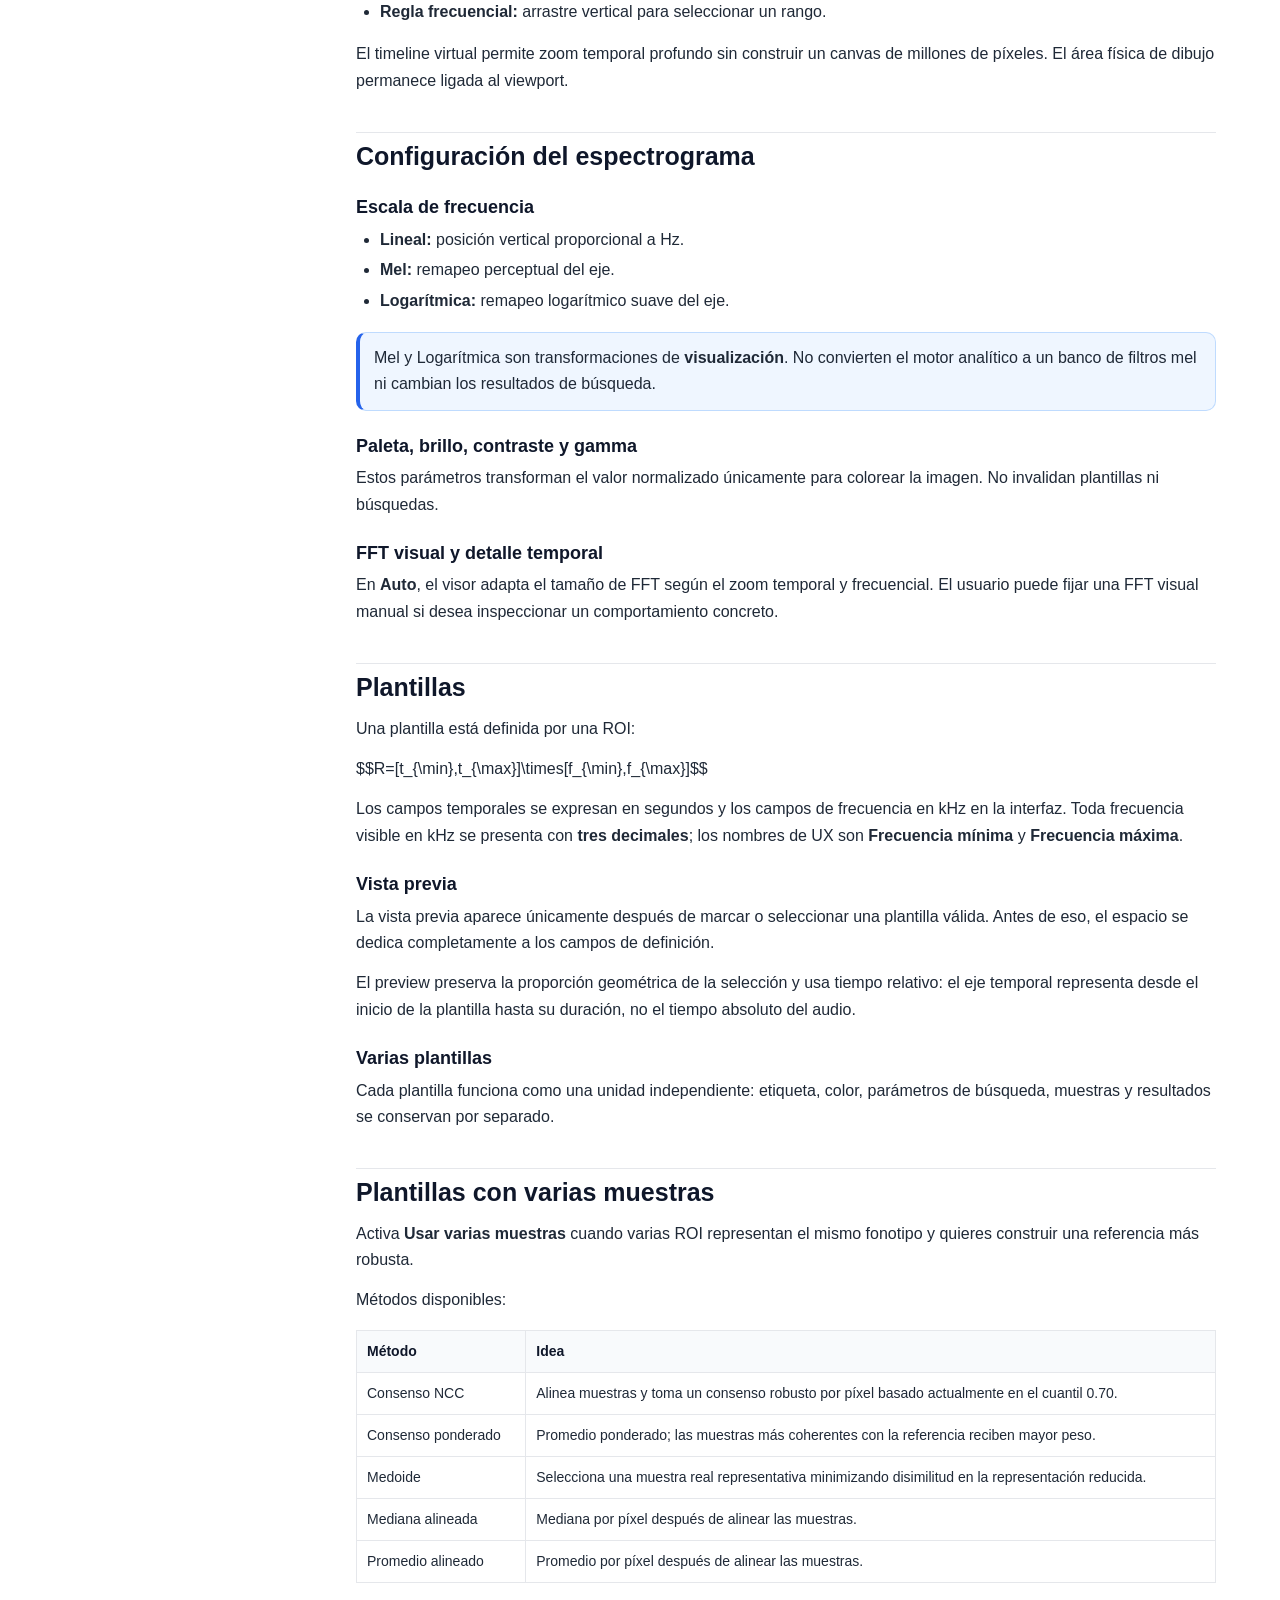
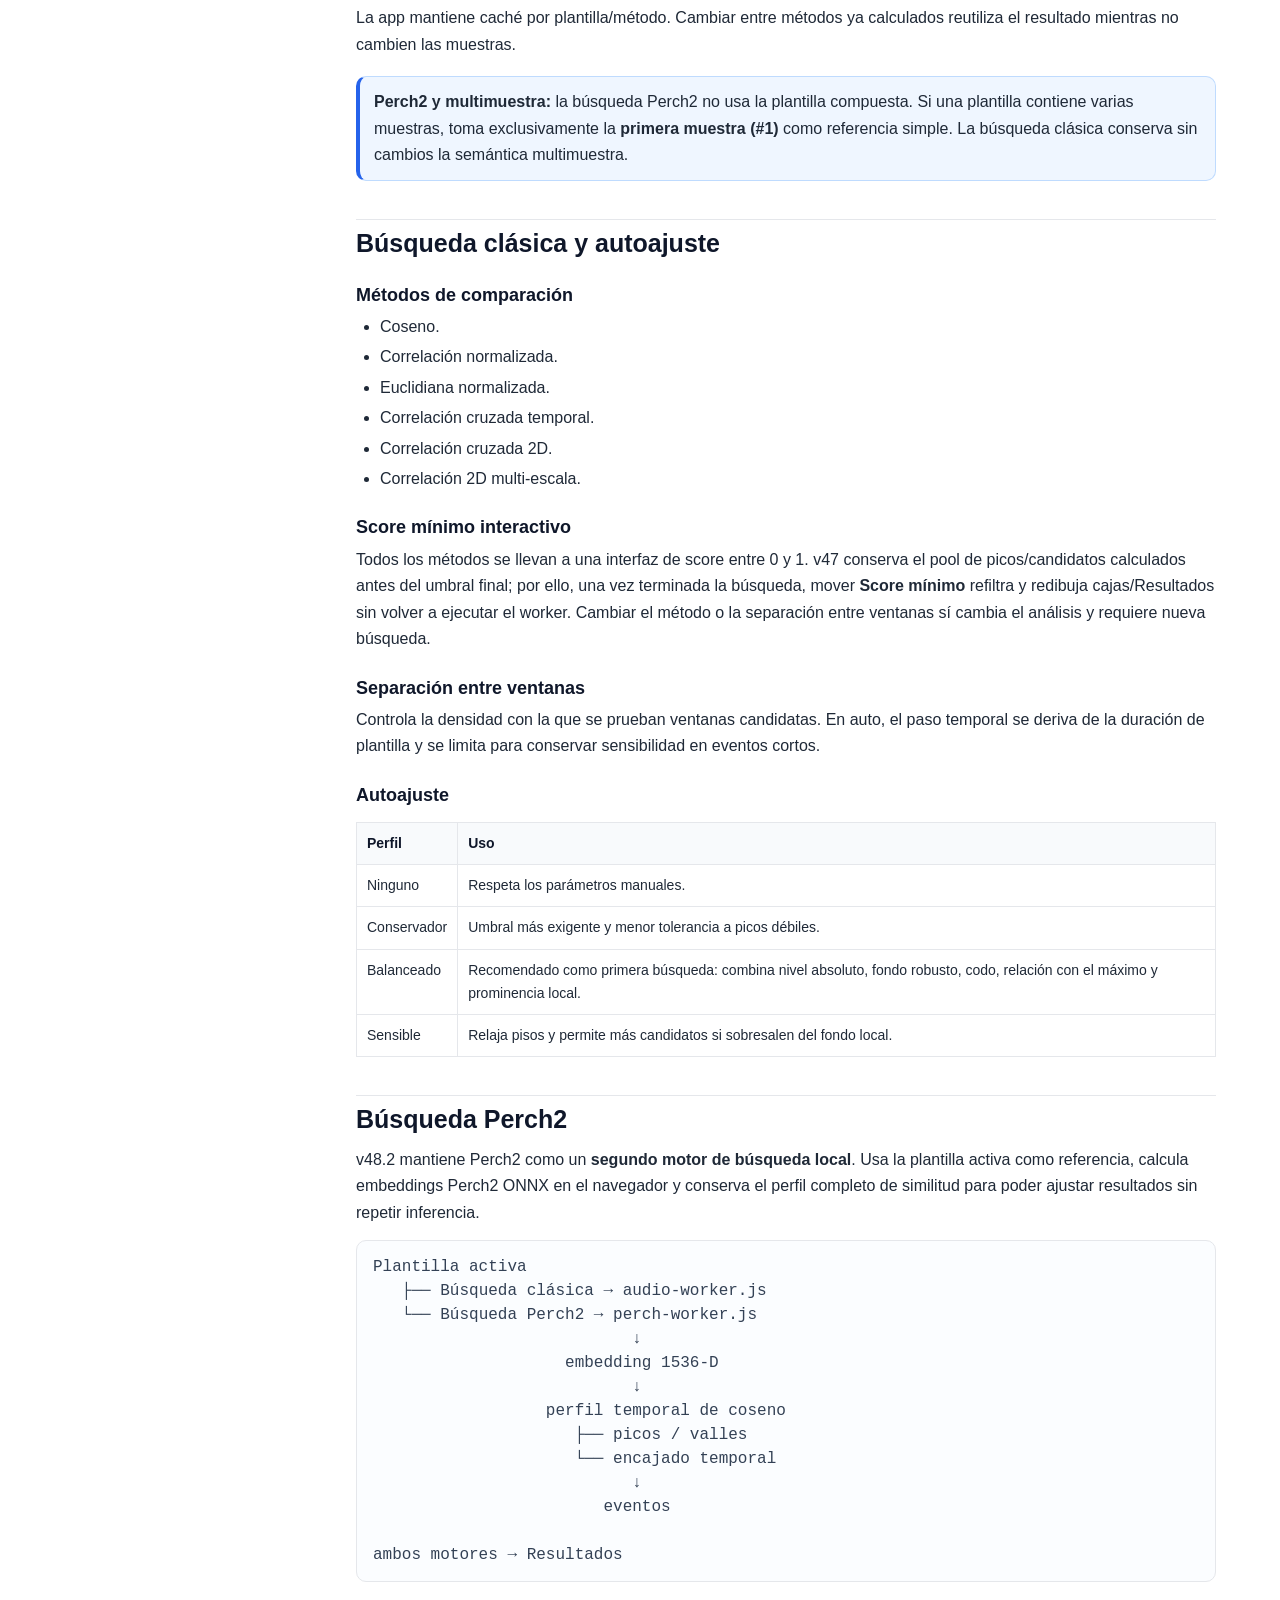
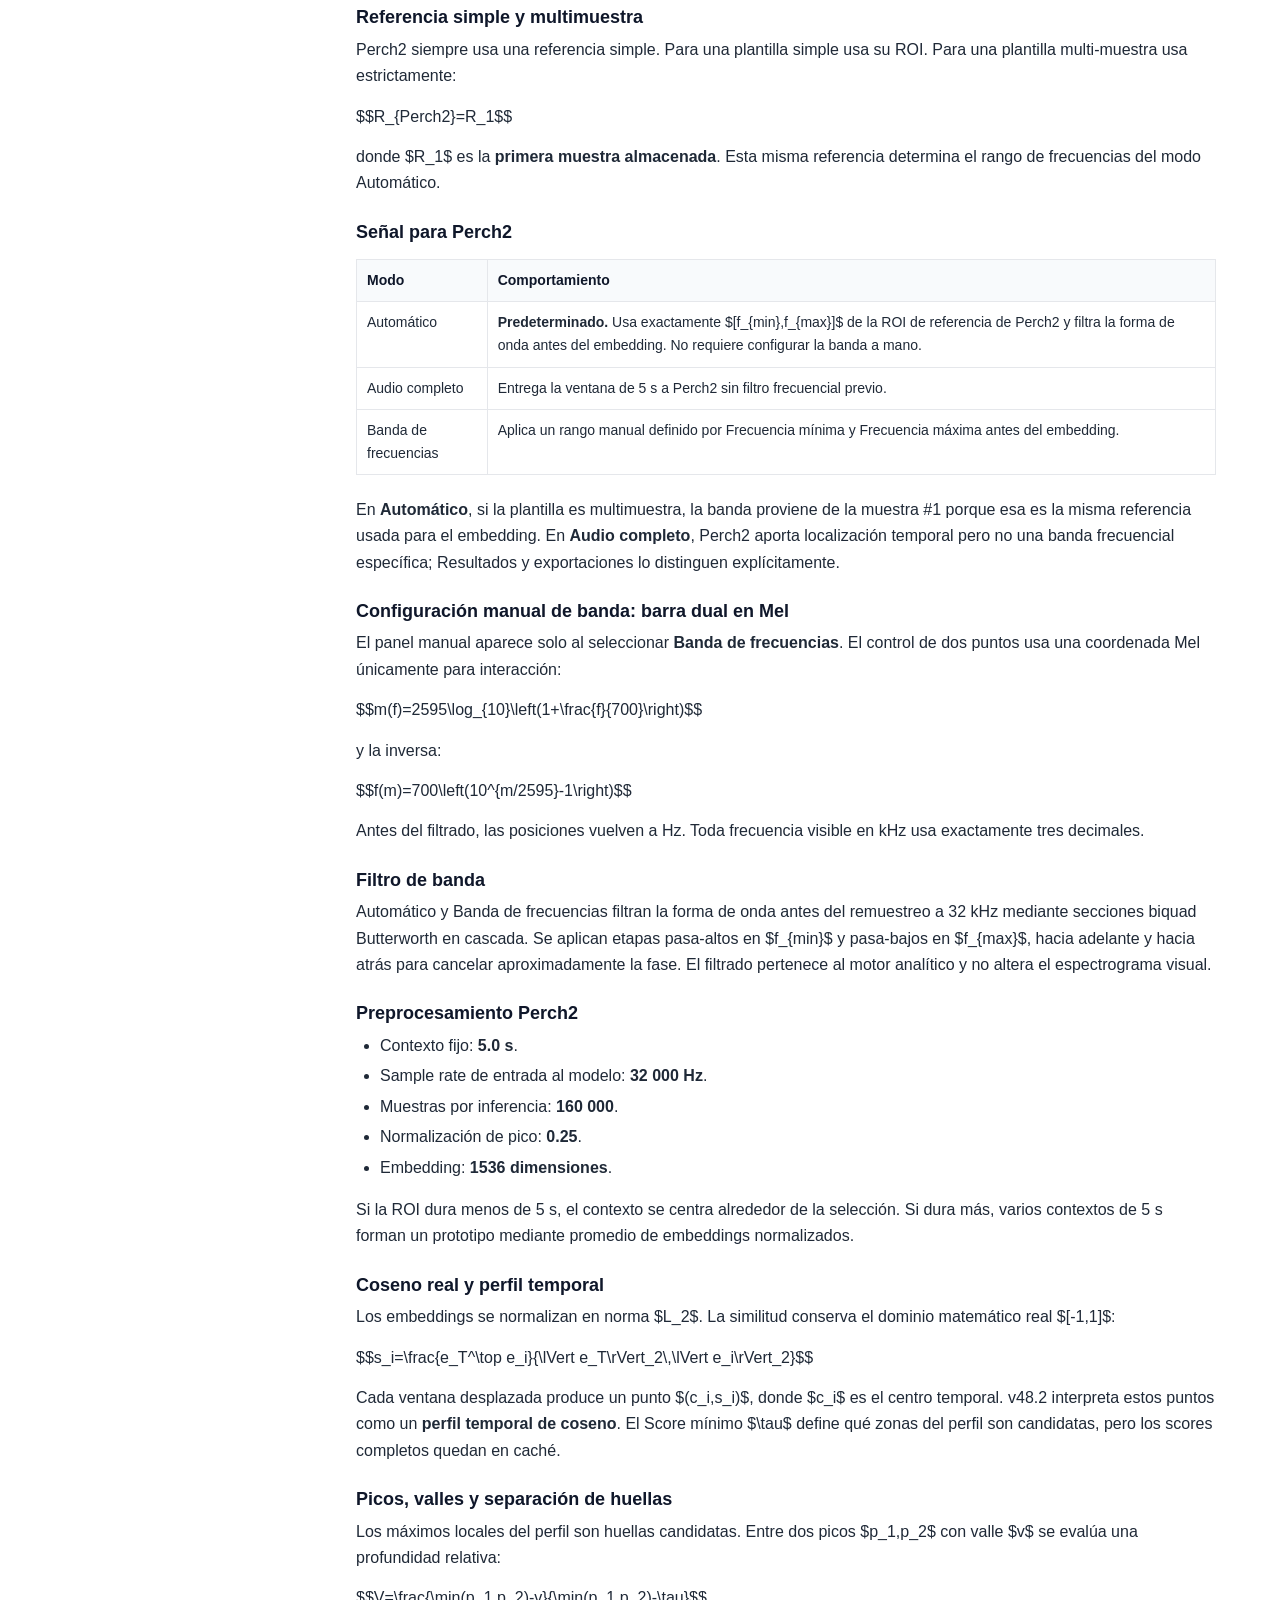
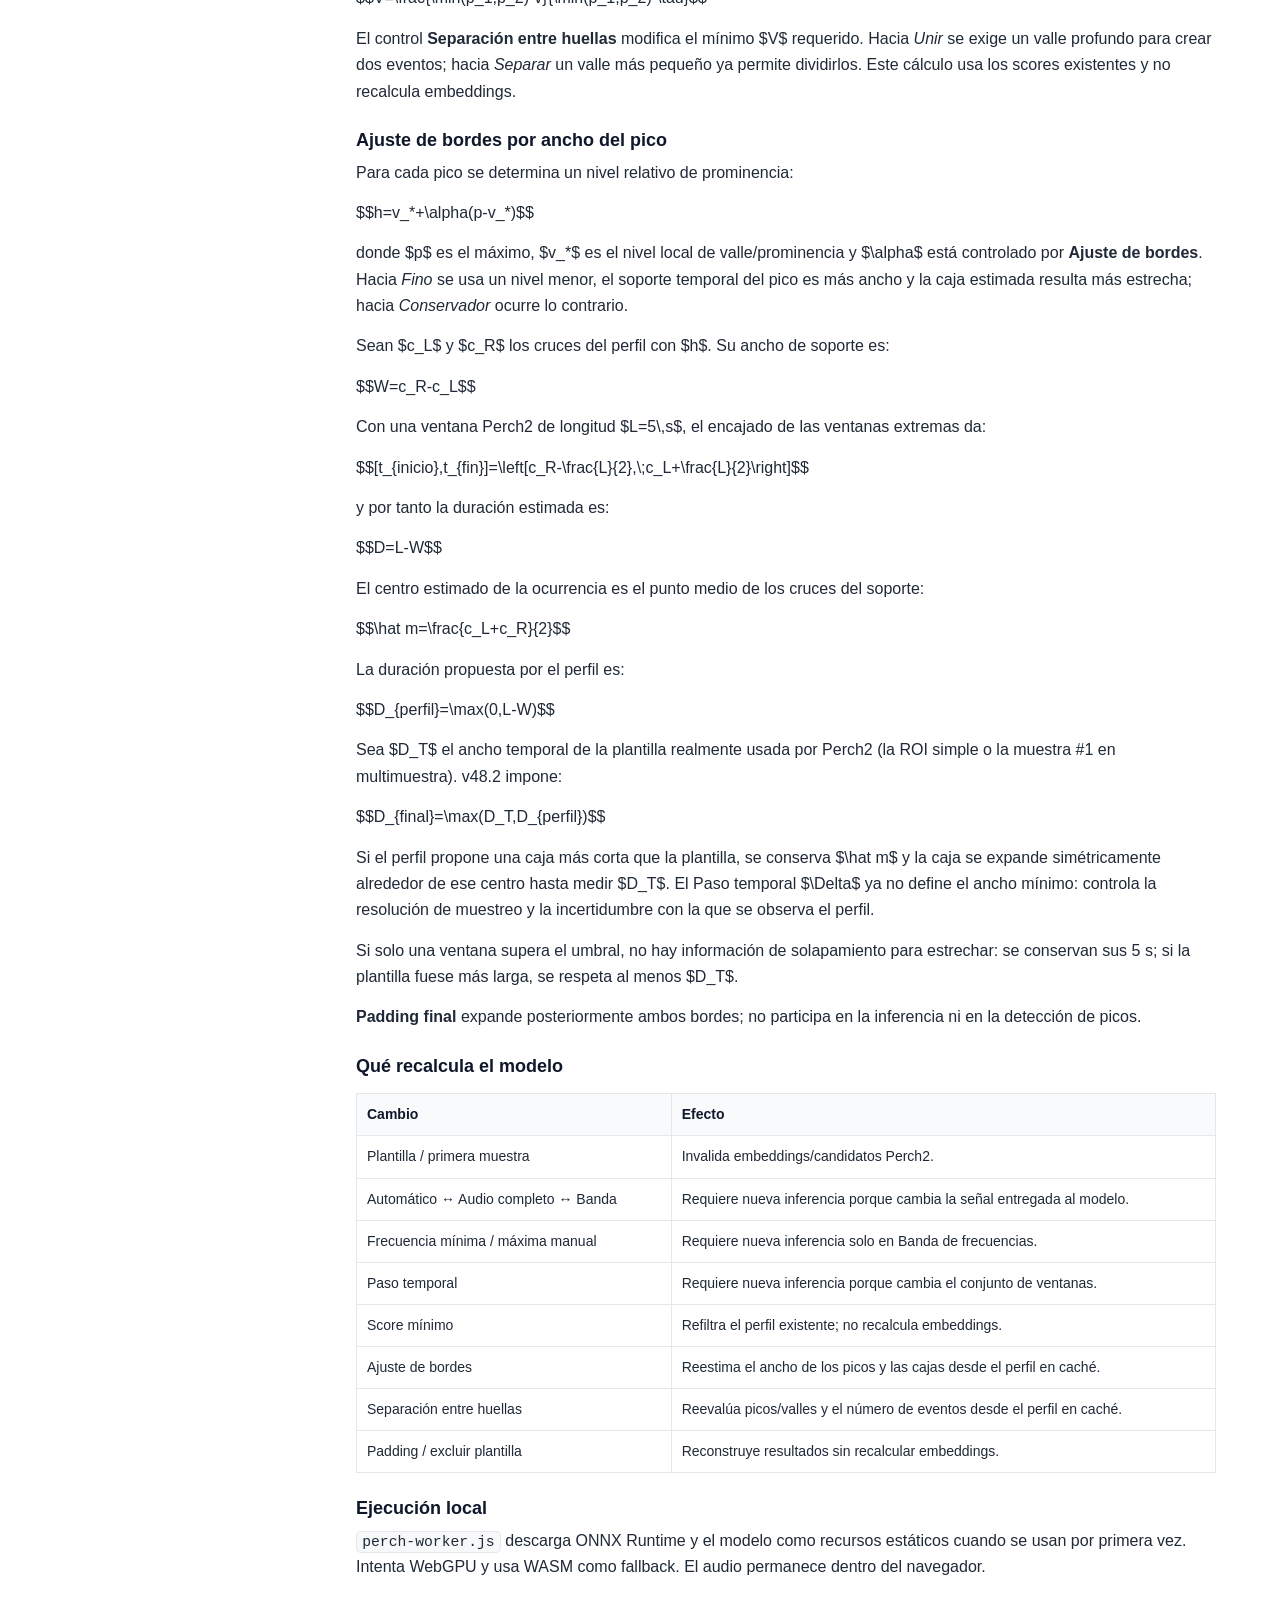
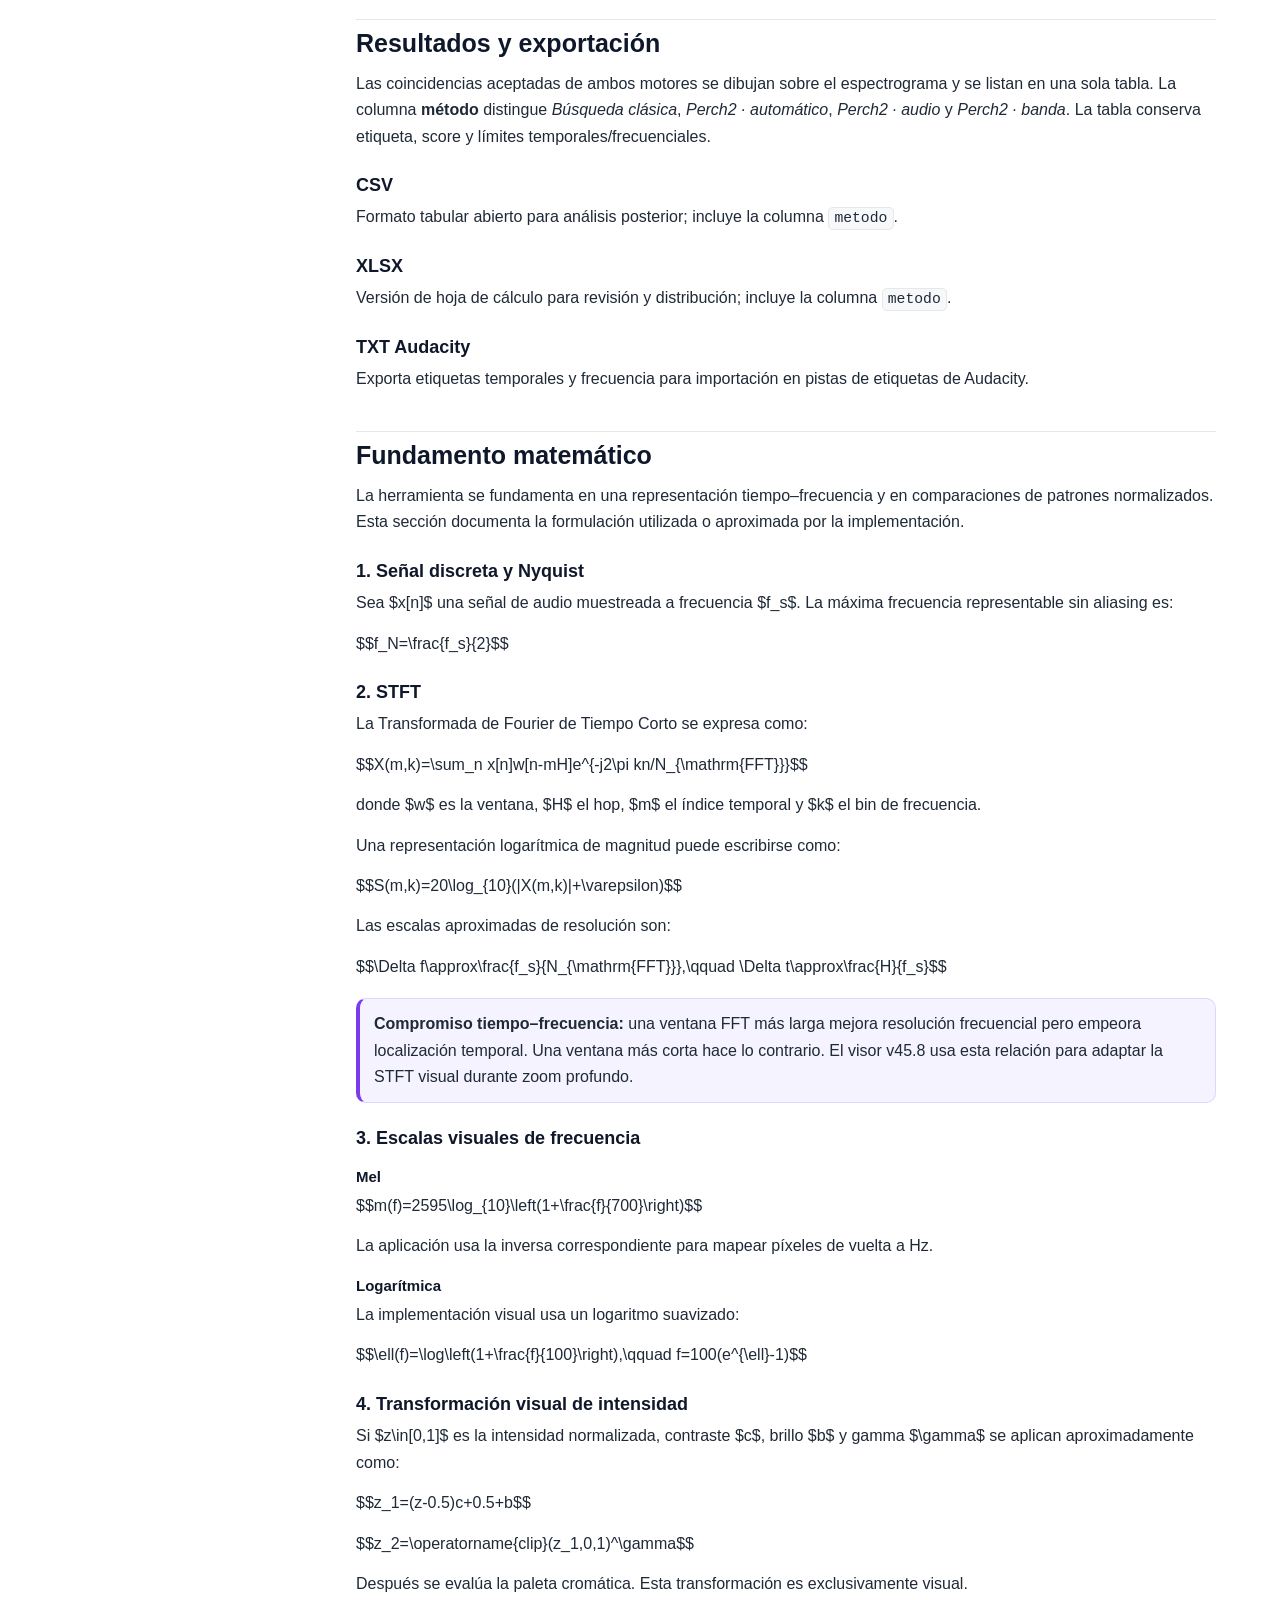
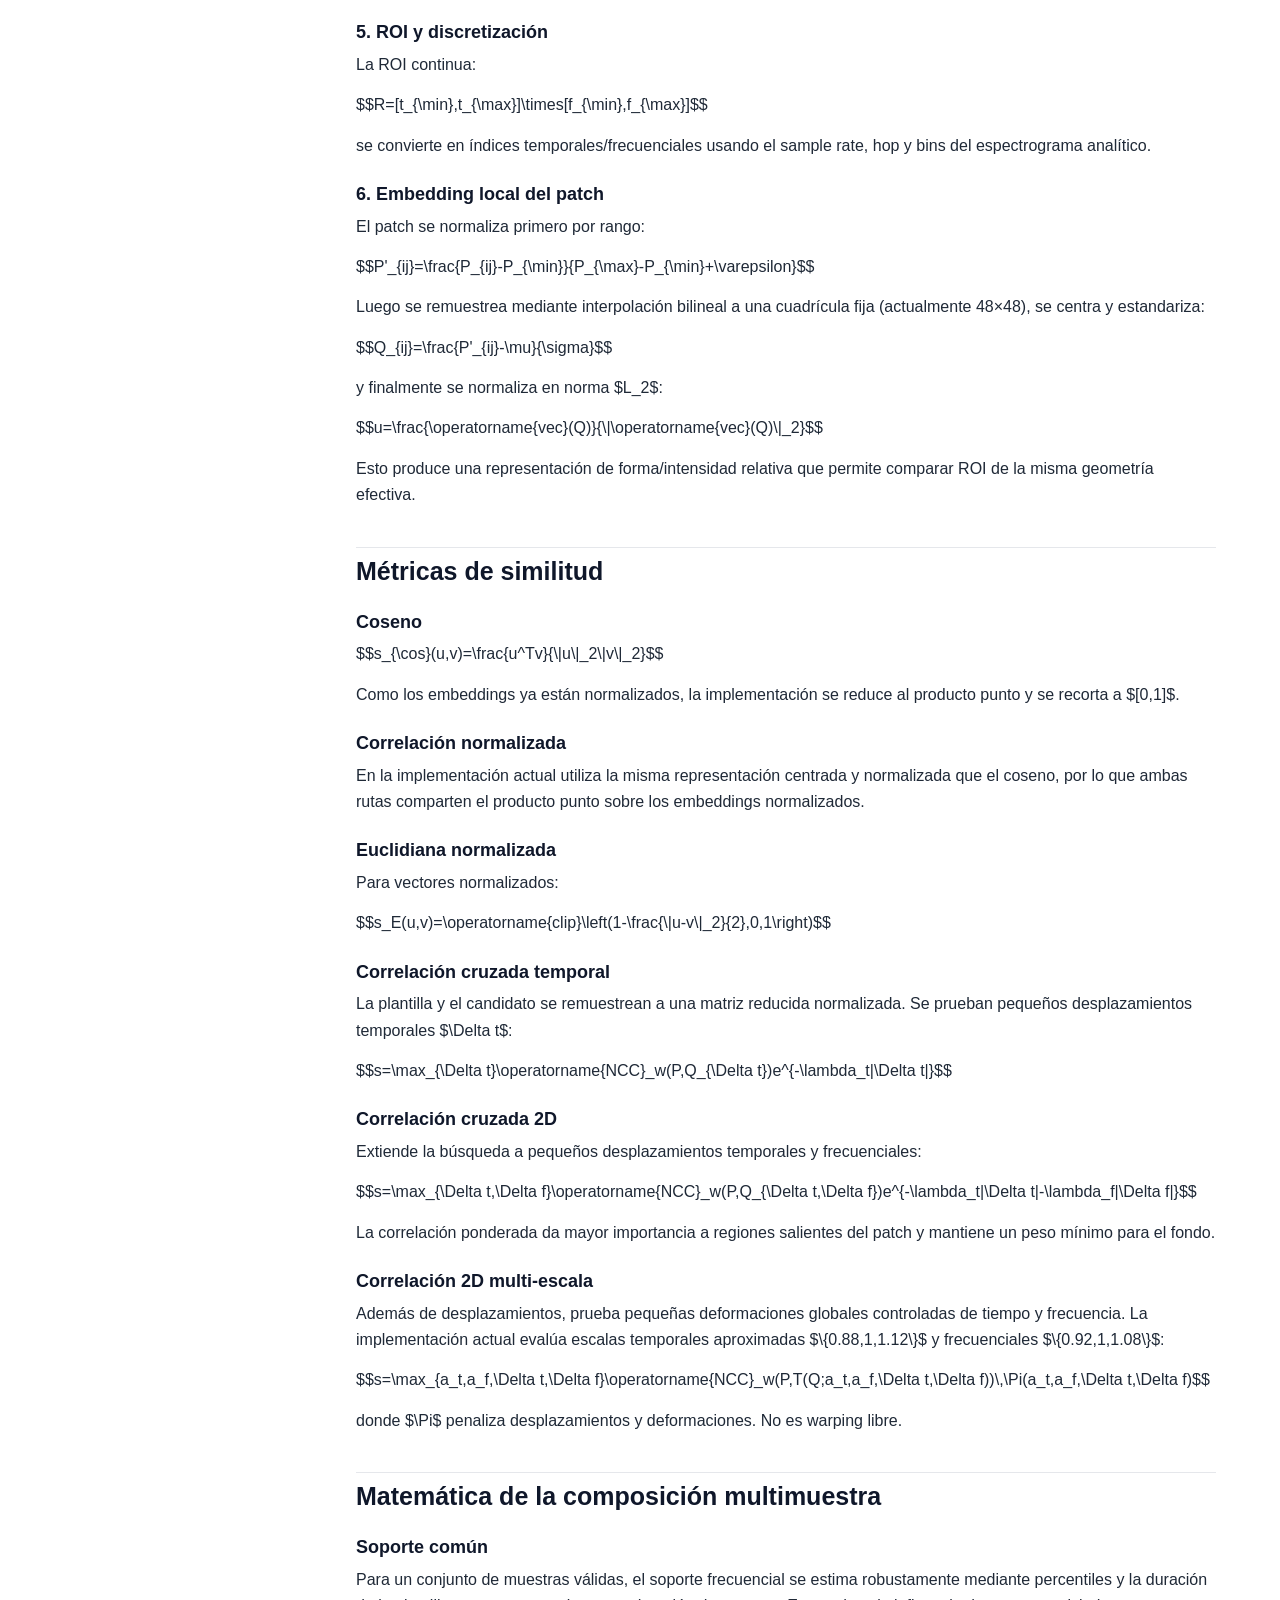
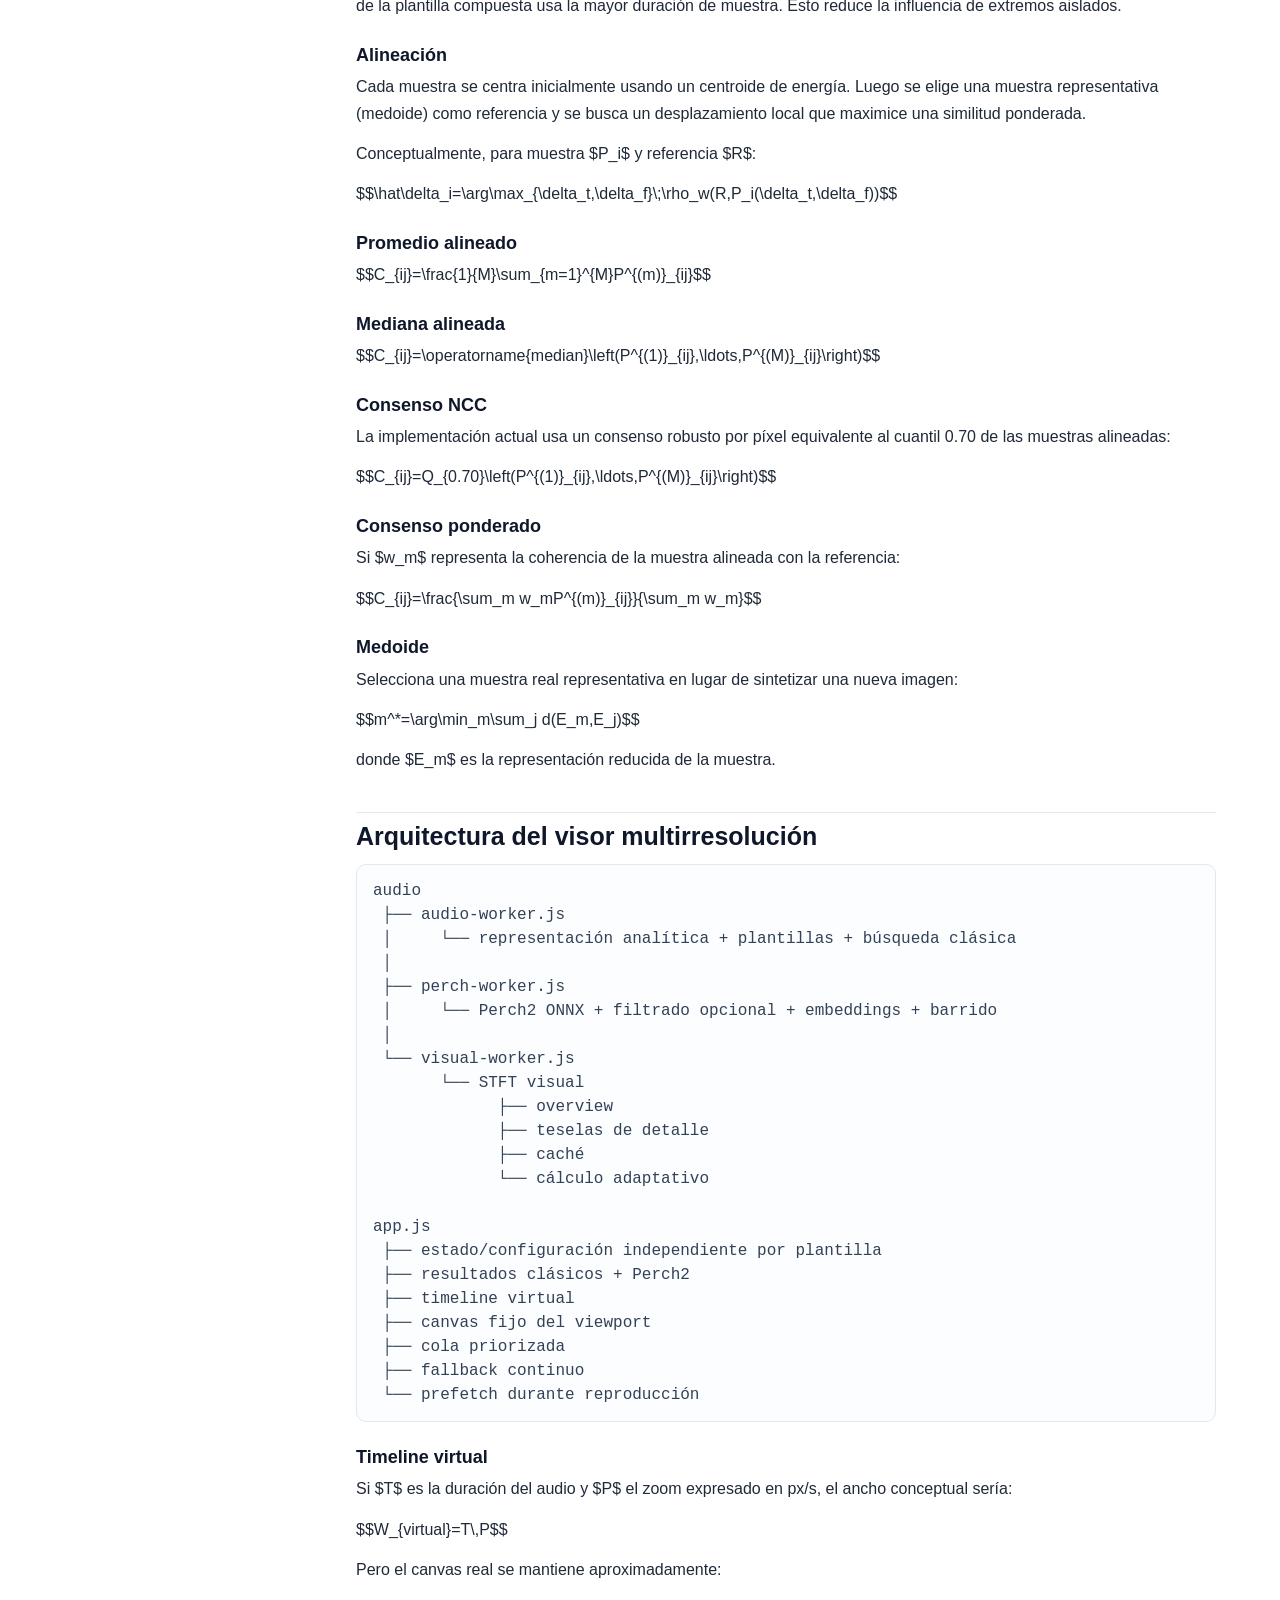
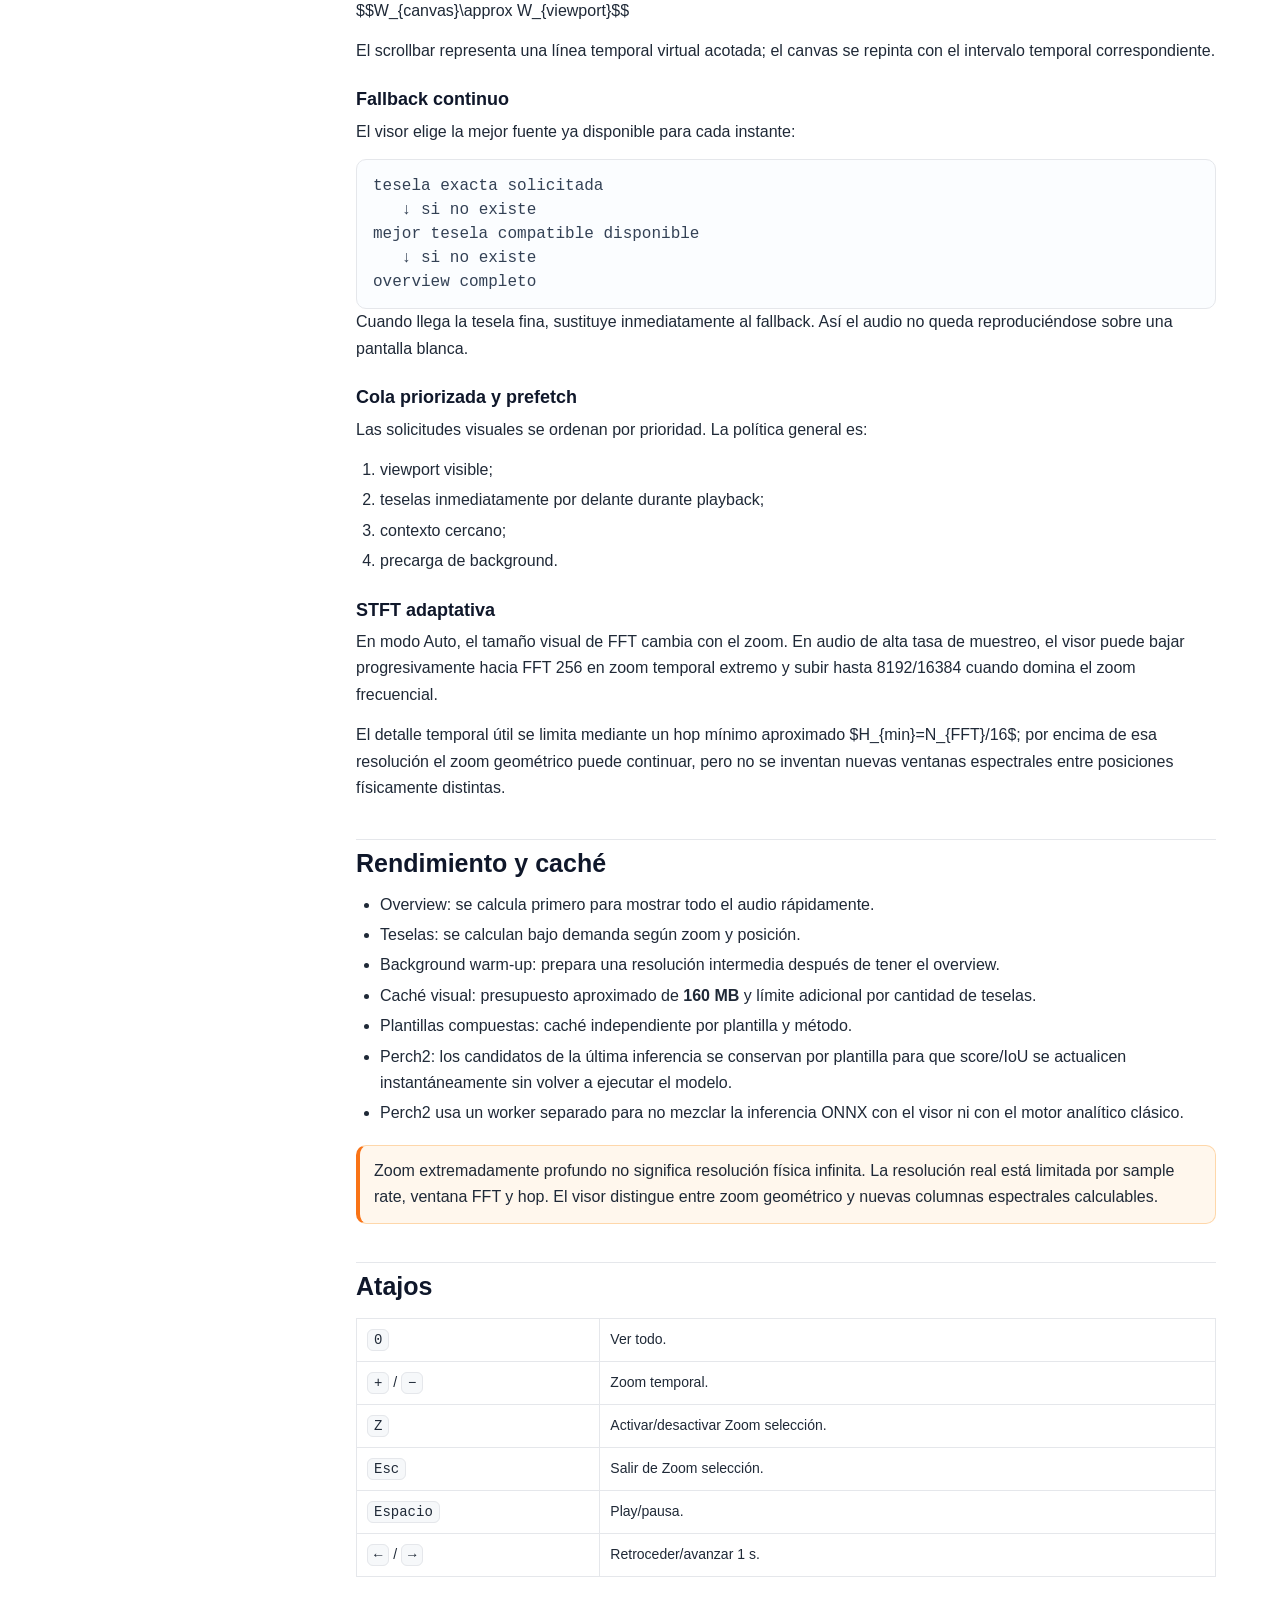
==== commit e753cc82: "v48.2 — 2026-08-16 ## v48.2 — 2026-08-16  ### Changed - El ancho mínimo de una caja Perch2 refinada " ====
--- a/documentacion.html
+++ b/documentacion.html
@@ -3,7 +3,7 @@
 <head>
   <meta charset="utf-8" />
   <meta name="viewport" content="width=device-width, initial-scale=1" />
-  <title>Documentación v46 · Bioacoustic Template Labeler</title>
+  <title>Documentación v48.2 · Bioacoustic Template Labeler</title>
   <style>
     :root {
       --bg: #ffffff;
@@ -126,7 +126,7 @@
     <aside>
       <div class="logo">
         <img src="https://jocotoco.org.ec/dct/tmp_adjuntos/noEn/000/073/MatrizDatos_1757014841Logo-jocotoco2025.svg" alt="Logo Jocotoco">
-        <div><strong>Documentación</strong><span>Bioacoustic Template Labeler · v46</span></div>
+        <div><strong>Documentación</strong><span>Bioacoustic Template Labeler · v48.2</span></div>
       </div>
 
       <div class="doc-search">
@@ -189,14 +189,14 @@
           <li>Pulsa <strong>Buscar coincidencias</strong>.</li>
           <li>Revisa cajas y tabla; exporta CSV, XLSX o TXT Audacity.</li>
         </ol>
-        <div class="note"><strong>v46:</strong> la plantilla activa puede alimentar dos motores independientes: la búsqueda clásica y Perch2 ONNX local. Ambos depositan sus coincidencias en el mismo panel Resultados. La vista previa continúa apareciendo solo cuando existe una ROI válida.</div>
+        <div class="note"><strong>v48.2:</strong> la plantilla activa puede alimentar dos motores independientes: la búsqueda clásica y Perch2 ONNX local. Ambos depositan sus coincidencias en el mismo panel Resultados. La vista previa continúa apareciendo solo cuando existe una ROI válida.</div>
       </section>
 
       <section id="ejecutar" data-search="python conda node http server github pages cache localhost">
         <h2>Ejecutar localmente</h2>
         <p>No abras el proyecto como <code>file:///...</code>. Los Web Workers y ciertos recursos pueden quedar restringidos. Usa un servidor HTTP local.</p>
         <h3>Python / Conda</h3>
-        <pre><code>cd bioacoustic-template-labeler-wizard-v46
+        <pre><code>cd bioacoustic-template-labeler-wizard-v48.2
 python -m http.server 8000</code></pre>
         <p>Abre:</p>
         <pre><code>http://localhost:8000</code></pre>
@@ -248,7 +248,7 @@
           <li><strong>Selección:</strong> arrastra sobre el espectrograma para definir la ROI.</li>
           <li><strong>Plantilla:</strong> asigna etiqueta, ajusta límites o agrega múltiples muestras del mismo fonotipo.</li>
           <li><strong>Búsqueda clásica:</strong> selecciona métrica y perfil de autoajuste.</li>
-          <li><strong>Búsqueda Perch2:</strong> opcionalmente calcula embeddings localmente con Audio completo, Banda de frecuencias o Comparar.</li>
+          <li><strong>Búsqueda Perch2:</strong> opcionalmente calcula embeddings localmente con Automático, Audio completo o Banda de frecuencias.</li>
           <li><strong>Revisión:</strong> inspecciona las cajas y la tabla ordenada por score.</li>
           <li><strong>Exportación:</strong> guarda los resultados para análisis posterior o Audacity.</li>
         </ol>
@@ -296,7 +296,7 @@
         <h2>Plantillas</h2>
         <p>Una plantilla está definida por una ROI:</p>
         <p>$$R=[t_{\min},t_{\max}]\times[f_{\min},f_{\max}]$$</p>
-        <p>Los campos temporales se expresan en segundos y los campos de frecuencia en kHz en la interfaz.</p>
+        <p>Los campos temporales se expresan en segundos y los campos de frecuencia en kHz en la interfaz. Toda frecuencia visible en kHz se presenta con <strong>tres decimales</strong>; los nombres de UX son <strong>Frecuencia mínima</strong> y <strong>Frecuencia máxima</strong>.</p>
         <h3>Vista previa</h3>
         <p>La vista previa aparece únicamente después de marcar o seleccionar una plantilla válida. Antes de eso, el espacio se dedica completamente a los campos de definición.</p>
         <p>El preview preserva la proporción geométrica de la selección y usa tiempo relativo: el eje temporal representa desde el inicio de la plantilla hasta su duración, no el tiempo absoluto del audio.</p>
@@ -333,8 +333,8 @@
           <li>Correlación cruzada 2D.</li>
           <li>Correlación 2D multi-escala.</li>
         </ul>
-        <h3>Score mínimo</h3>
-        <p>Todos los métodos se llevan a una interfaz de score entre 0 y 1. Un valor alto es más estricto; uno bajo aumenta sensibilidad y falsos positivos potenciales.</p>
+        <h3>Score mínimo interactivo</h3>
+        <p>Todos los métodos se llevan a una interfaz de score entre 0 y 1. v47 conserva el pool de picos/candidatos calculados antes del umbral final; por ello, una vez terminada la búsqueda, mover <strong>Score mínimo</strong> refiltra y redibuja cajas/Resultados sin volver a ejecutar el worker. Cambiar el método o la separación entre ventanas sí cambia el análisis y requiere nueva búsqueda.</p>
         <h3>Separación entre ventanas</h3>
         <p>Controla la densidad con la que se prueban ventanas candidatas. En auto, el paso temporal se deriva de la duración de plantilla y se limita para conservar sensibilidad en eventos cortos.</p>
         <h3>Autoajuste</h3>
@@ -349,9 +349,9 @@
         </table>
       </section>
 
-      <section id="perch2" data-search="perch2 onnx webgpu wasm embedding 1536 audio completo banda frecuencias mel fmin fmax coseno iou nms 5 segundos 32 khz">
+      <section id="perch2" data-search="perch2 onnx webgpu wasm embedding 1536 automatico audio completo banda frecuencias mel coseno perfil temporal picos valles encajado">
         <h2>Búsqueda Perch2</h2>
-        <p>v46 incorpora Perch2 como un <strong>segundo motor de búsqueda</strong>. Usa la misma plantilla activa que la búsqueda clásica, pero calcula representaciones latentes mediante Perch2 ONNX directamente en el navegador.</p>
+        <p>v48.2 mantiene Perch2 como un <strong>segundo motor de búsqueda local</strong>. Usa la plantilla activa como referencia, calcula embeddings Perch2 ONNX en el navegador y conserva el perfil completo de similitud para poder ajustar resultados sin repetir inferencia.</p>
 
         <div class="flow">Plantilla activa
    ├── Búsqueda clásica → audio-worker.js
@@ -359,37 +359,39 @@
                            ↓
                     embedding 1536-D
                            ↓
-                    coseno + IoU/NMS
+                  perfil temporal de coseno
+                     ├── picos / valles
+                     └── encajado temporal
+                           ↓
+                        eventos
 
 ambos motores → Resultados</div>
 
         <h3>Referencia simple y multimuestra</h3>
-        <p>Perch2 trabaja con una referencia simple. Para una plantilla simple usa su ROI. Para una plantilla multi-muestra usa estrictamente:</p>
+        <p>Perch2 siempre usa una referencia simple. Para una plantilla simple usa su ROI. Para una plantilla multi-muestra usa estrictamente:</p>
         <p>$$R_{Perch2}=R_1$$</p>
-        <p>donde $R_1$ es la <strong>primera muestra almacenada</strong> de la plantilla. Los estimadores de consenso/medoide/mediana/promedio pertenecen únicamente al motor clásico.</p>
+        <p>donde $R_1$ es la <strong>primera muestra almacenada</strong>. Esta misma referencia determina el rango de frecuencias del modo Automático.</p>
 
         <h3>Señal para Perch2</h3>
         <table>
           <thead><tr><th>Modo</th><th>Comportamiento</th></tr></thead>
           <tbody>
-            <tr><td>Audio completo</td><td><strong>Predeterminado.</strong> La ventana de 5 s se entrega a Perch2 sin filtro frecuencial previo.</td></tr>
-            <tr><td>Banda de frecuencias</td><td>Aplica un filtro pasa-banda real a la forma de onda usando el rango manual $[f_{min},f_{max}]$ antes del embedding.</td></tr>
-            <tr><td>Comparar</td><td>Calcula ambos caminos (audio completo y banda) y conserva para cada candidato el mayor coseno, indicando el origen.</td></tr>
+            <tr><td>Automático</td><td><strong>Predeterminado.</strong> Usa exactamente $[f_{min},f_{max}]$ de la ROI de referencia de Perch2 y filtra la forma de onda antes del embedding. No requiere configurar la banda a mano.</td></tr>
+            <tr><td>Audio completo</td><td>Entrega la ventana de 5 s a Perch2 sin filtro frecuencial previo.</td></tr>
+            <tr><td>Banda de frecuencias</td><td>Aplica un rango manual definido por Frecuencia mínima y Frecuencia máxima antes del embedding.</td></tr>
           </tbody>
         </table>
-
-        <h3>Configuración avanzada de banda: barra dual en Mel</h3>
-        <p>El control de dos puntos para $f_{min}$ y $f_{max}$ usa una coordenada Mel <strong>solo para interacción</strong>. Esto reparte más espacio de la barra en frecuencias bajas y permite ajustar manualmente sus límites con mayor precisión.</p>
-        <p>La conversión usada por el control es:</p>
+        <p>En <strong>Automático</strong>, si la plantilla es multimuestra, la banda proviene de la muestra #1 porque esa es la misma referencia usada para el embedding. En <strong>Audio completo</strong>, Perch2 aporta localización temporal pero no una banda frecuencial específica; Resultados y exportaciones lo distinguen explícitamente.</p>
+
+        <h3>Configuración manual de banda: barra dual en Mel</h3>
+        <p>El panel manual aparece solo al seleccionar <strong>Banda de frecuencias</strong>. El control de dos puntos usa una coordenada Mel únicamente para interacción:</p>
         <p>$$m(f)=2595\log_{10}\left(1+\frac{f}{700}\right)$$</p>
         <p>y la inversa:</p>
         <p>$$f(m)=700\left(10^{m/2595}-1\right)$$</p>
-        <p>La posición del slider se convierte inmediatamente de vuelta a <strong>Hz</strong>. El filtro analítico nunca recibe unidades Mel. El máximo del control es el menor entre Nyquist del audio y 16 kHz, porque Perch2 opera a 32 kHz.</p>
+        <p>Antes del filtrado, las posiciones vuelven a Hz. Toda frecuencia visible en kHz usa exactamente tres decimales.</p>
 
         <h3>Filtro de banda</h3>
-        <p>Cuando la banda participa, <code>perch-worker.js</code> filtra la forma de onda antes del remuestreo a 32 kHz mediante secciones biquad Butterworth en cascada. Cada sección sigue la recurrencia:</p>
-        <p>$$y[n]=b_0x[n]+b_1x[n-1]+b_2x[n-2]-a_1y[n-1]-a_2y[n-2]$$</p>
-        <p>Se aplican etapas pasa-altos en $f_{min}$ y pasa-bajos en $f_{max}$, y la cascada se ejecuta hacia adelante y hacia atrás para cancelar aproximadamente la fase, de forma análoga a un filtrado <em>zero-phase</em>. Esta transformación pertenece al motor analítico Perch2 y no modifica el espectrograma visual.</p>
+        <p>Automático y Banda de frecuencias filtran la forma de onda antes del remuestreo a 32 kHz mediante secciones biquad Butterworth en cascada. Se aplican etapas pasa-altos en $f_{min}$ y pasa-bajos en $f_{max}$, hacia adelante y hacia atrás para cancelar aproximadamente la fase. El filtrado pertenece al motor analítico y no altera el espectrograma visual.</p>
 
         <h3>Preprocesamiento Perch2</h3>
         <ul>
@@ -399,39 +401,60 @@
           <li>Normalización de pico: <strong>0.25</strong>.</li>
           <li>Embedding: <strong>1536 dimensiones</strong>.</li>
         </ul>
-        <p>Si la ROI dura menos de 5 s, el contexto se centra alrededor de la selección. Si dura más de 5 s, se generan varios contextos de 5 s; sus embeddings normalizados se promedian y se vuelve a normalizar el prototipo.</p>
-
-        <h3>Coseno real</h3>
+        <p>Si la ROI dura menos de 5 s, el contexto se centra alrededor de la selección. Si dura más, varios contextos de 5 s forman un prototipo mediante promedio de embeddings normalizados.</p>
+
+        <h3>Coseno real y perfil temporal</h3>
         <p>Los embeddings se normalizan en norma $L_2$. La similitud conserva el dominio matemático real $[-1,1]$:</p>
         <p>$$s_i=\frac{e_T^\top e_i}{\lVert e_T\rVert_2\,\lVert e_i\rVert_2}$$</p>
-        <p>Con embeddings ya normalizados, el cálculo se reduce al producto punto $s_i=e_T^\top e_i$.</p>
-
-        <h3>Solape temporal e IoU</h3>
-        <p>Después del umbral de coseno se aplica supresión no máxima (NMS) temporal. Para dos ventanas $A$ y $B$:</p>
-        <p>$$IoU(A,B)=\frac{|A\cap B|}{|A\cup B|}$$</p>
-        <p>Los candidatos se ordenan de mayor a menor score. Una ventana se suprime cuando su IoU con una ventana ya conservada supera el máximo elegido.</p>
+        <p>Cada ventana desplazada produce un punto $(c_i,s_i)$, donde $c_i$ es el centro temporal. v48.2 interpreta estos puntos como un <strong>perfil temporal de coseno</strong>. El Score mínimo $\tau$ define qué zonas del perfil son candidatas, pero los scores completos quedan en caché.</p>
+
+        <h3>Picos, valles y separación de huellas</h3>
+        <p>Los máximos locales del perfil son huellas candidatas. Entre dos picos $p_1,p_2$ con valle $v$ se evalúa una profundidad relativa:</p>
+        <p>$$V=\frac{\min(p_1,p_2)-v}{\min(p_1,p_2)-\tau}$$</p>
+        <p>El control <strong>Separación entre huellas</strong> modifica el mínimo $V$ requerido. Hacia <em>Unir</em> se exige un valle profundo para crear dos eventos; hacia <em>Separar</em> un valle más pequeño ya permite dividirlos. Este cálculo usa los scores existentes y no recalcula embeddings.</p>
+
+        <h3>Ajuste de bordes por ancho del pico</h3>
+        <p>Para cada pico se determina un nivel relativo de prominencia:</p>
+        <p>$$h=v_*+\alpha(p-v_*)$$</p>
+        <p>donde $p$ es el máximo, $v_*$ es el nivel local de valle/prominencia y $\alpha$ está controlado por <strong>Ajuste de bordes</strong>. Hacia <em>Fino</em> se usa un nivel menor, el soporte temporal del pico es más ancho y la caja estimada resulta más estrecha; hacia <em>Conservador</em> ocurre lo contrario.</p>
+        <p>Sean $c_L$ y $c_R$ los cruces del perfil con $h$. Su ancho de soporte es:</p>
+        <p>$$W=c_R-c_L$$</p>
+        <p>Con una ventana Perch2 de longitud $L=5\,s$, el encajado de las ventanas extremas da:</p>
+        <p>$$[t_{inicio},t_{fin}]=\left[c_R-\frac{L}{2},\;c_L+\frac{L}{2}\right]$$</p>
+        <p>y por tanto la duración estimada es:</p>
+        <p>$$D=L-W$$</p>
+        <p>El centro estimado de la ocurrencia es el punto medio de los cruces del soporte:</p>
+        <p>$$\hat m=\frac{c_L+c_R}{2}$$</p>
+        <p>La duración propuesta por el perfil es:</p>
+        <p>$$D_{perfil}=\max(0,L-W)$$</p>
+        <p>Sea $D_T$ el ancho temporal de la plantilla realmente usada por Perch2 (la ROI simple o la muestra #1 en multimuestra). v48.2 impone:</p>
+        <p>$$D_{final}=\max(D_T,D_{perfil})$$</p>
+        <p>Si el perfil propone una caja más corta que la plantilla, se conserva $\hat m$ y la caja se expande simétricamente alrededor de ese centro hasta medir $D_T$. El Paso temporal $\Delta$ ya no define el ancho mínimo: controla la resolución de muestreo y la incertidumbre con la que se observa el perfil.</p>
+        <p>Si solo una ventana supera el umbral, no hay información de solapamiento para estrechar: se conservan sus 5 s; si la plantilla fuese más larga, se respeta al menos $D_T$.</p>
+        <p><strong>Padding final</strong> expande posteriormente ambos bordes; no participa en la inferencia ni en la detección de picos.</p>
 
         <h3>Qué recalcula el modelo</h3>
         <table>
           <thead><tr><th>Cambio</th><th>Efecto</th></tr></thead>
           <tbody>
             <tr><td>Plantilla / primera muestra</td><td>Invalida embeddings/candidatos Perch2.</td></tr>
-            <tr><td>Audio completo ↔ banda ↔ comparar</td><td>Requiere nueva inferencia.</td></tr>
-            <tr><td>$f_{min}$ / $f_{max}$</td><td>Requiere nueva inferencia porque cambia la señal filtrada.</td></tr>
+            <tr><td>Automático ↔ Audio completo ↔ Banda</td><td>Requiere nueva inferencia porque cambia la señal entregada al modelo.</td></tr>
+            <tr><td>Frecuencia mínima / máxima manual</td><td>Requiere nueva inferencia solo en Banda de frecuencias.</td></tr>
             <tr><td>Paso temporal</td><td>Requiere nueva inferencia porque cambia el conjunto de ventanas.</td></tr>
-            <tr><td>Score mínimo</td><td>Refiltra candidatos existentes; no recalcula embeddings.</td></tr>
-            <tr><td>IoU máximo</td><td>Reaplica NMS; no recalcula embeddings.</td></tr>
-            <tr><td>Excluir plantilla</td><td>Refiltra candidatos; no recalcula embeddings.</td></tr>
+            <tr><td>Score mínimo</td><td>Refiltra el perfil existente; no recalcula embeddings.</td></tr>
+            <tr><td>Ajuste de bordes</td><td>Reestima el ancho de los picos y las cajas desde el perfil en caché.</td></tr>
+            <tr><td>Separación entre huellas</td><td>Reevalúa picos/valles y el número de eventos desde el perfil en caché.</td></tr>
+            <tr><td>Padding / excluir plantilla</td><td>Reconstruye resultados sin recalcular embeddings.</td></tr>
           </tbody>
         </table>
 
         <h3>Ejecución local</h3>
-        <p><code>perch-worker.js</code> descarga el runtime ONNX y el modelo como recursos estáticos cuando se usan por primera vez. Intenta WebGPU; si no está disponible, usa WASM. El audio se envía al worker dentro del navegador y no se envía a un servidor de inferencia.</p>
+        <p><code>perch-worker.js</code> descarga ONNX Runtime y el modelo como recursos estáticos cuando se usan por primera vez. Intenta WebGPU y usa WASM como fallback. El audio permanece dentro del navegador.</p>
       </section>
 
       <section id="resultados" data-search="tabla metodo perch2 clasica score csv xlsx txt audacity exportacion cajas">
         <h2>Resultados y exportación</h2>
-        <p>Las coincidencias aceptadas de ambos motores se dibujan sobre el espectrograma y se listan en una sola tabla. La columna <strong>método</strong> distingue <em>Búsqueda clásica</em>, <em>Perch2 · audio</em> y <em>Perch2 · banda</em>. La tabla conserva etiqueta, score y límites temporales/frecuenciales.</p>
+        <p>Las coincidencias aceptadas de ambos motores se dibujan sobre el espectrograma y se listan en una sola tabla. La columna <strong>método</strong> distingue <em>Búsqueda clásica</em>, <em>Perch2 · automático</em>, <em>Perch2 · audio</em> y <em>Perch2 · banda</em>. La tabla conserva etiqueta, score y límites temporales/frecuenciales.</p>
         <h3>CSV</h3><p>Formato tabular abierto para análisis posterior; incluye la columna <code>metodo</code>.</p>
         <h3>XLSX</h3><p>Versión de hoja de cálculo para revisión y distribución; incluye la columna <code>metodo</code>.</p>
         <h3>TXT Audacity</h3><p>Exporta etiquetas temporales y frecuencia para importación en pistas de etiquetas de Audacity.</p>
@@ -669,15 +692,19 @@
 
       <section id="cambios" data-search="changelog control cambios 46 perch2 45.8.4 45.8.3 45.8.2 45.8.1 45.8">
         <h2>Control de cambios</h2>
-        <h3>v46 — actual</h3>
+        <h3>v48.2 — actual</h3>
+        <p><strong>Ancho mínimo = plantilla:</strong> el perfil temporal define el centro y una duración propuesta, pero la caja final no puede ser más corta que la referencia usada por Perch2. El paso temporal queda como resolución del perfil.</p>
         <ul>
-          <li>Nuevo motor Perch2 ONNX local en worker independiente.</li>
-          <li>Audio completo como modo predeterminado; banda manual y comparar como opciones.</li>
-          <li>Selector dual fmin/fmax en coordenada Mel con salida analítica en Hz.</li>
-          <li>Perch2 usa la primera muestra (#1) cuando la plantilla es multi-muestra.</li>
-          <li>Coseno real, IoU/NMS, progreso/cancelación y backend WebGPU/WASM.</li>
-          <li>Resultados unificados con columna método y exportación del origen.</li>
+          <li>Automático pasa a ser el modo Perch2 predeterminado y usa la banda de la referencia.</li>
+          <li>Comparar se retira de la UX principal; permanecen Automático, Audio completo y Banda de frecuencias.</li>
+          <li>El perfil temporal del coseno sustituye el refinamiento por masa de evidencia: picos y valles separan huellas y el ancho del pico ajusta los bordes.</li>
+          <li>Ajuste de bordes y Separación entre huellas actúan instantáneamente sobre scores/embeddings ya calculados.</li>
+          <li>La duración mínima refinada es el ancho temporal de la plantilla usada por Perch2; el Paso temporal describe la resolución del perfil. Una sola ventana conserva 5 s salvo que la plantilla sea más larga.</li>
         </ul>
+        <h3>v47.1</h3>
+        <p>Introdujo Automático como modo Perch2 predeterminado y el refinamiento por perfil temporal de coseno con Ajuste de bordes y Separación entre huellas; en esa versión el ancho mínimo todavía estaba limitado por el Paso temporal.</p>
+        <h3>v47</h3>
+        <p>Introdujo el pool interactivo de la búsqueda clásica y el primer refinamiento temporal Perch2 por soporte acumulado, además de las convenciones globales de frecuencia.</p>
         <h3>v45.8.4</h3>
         <p>Preview de plantilla oculto hasta que existe una selección válida; consolidación documental con README, buscador, AGENTS y CHANGELOG.</p>
         <h3>v45.8.3</h3><p>Eliminación de títulos redundantes `[kHz]` y `[s]` dentro del preview.</p>
@@ -700,7 +727,7 @@
         <details><summary>v11 / v9 — métricas y exportación</summary><div><p>Unificación de score 0–1, correlación normalizada, etiquetas opcionales y exportación TXT Audacity.</p></div></details>
       </section>
 
-      <div class="footer">Bioacoustic Template Labeler · documentación v46 · Proyecto web estático con procesamiento local en el navegador.</div>
+      <div class="footer">Bioacoustic Template Labeler · documentación v48.2 · Proyecto web estático con procesamiento local en el navegador.</div>
     </main>
   </div>
 
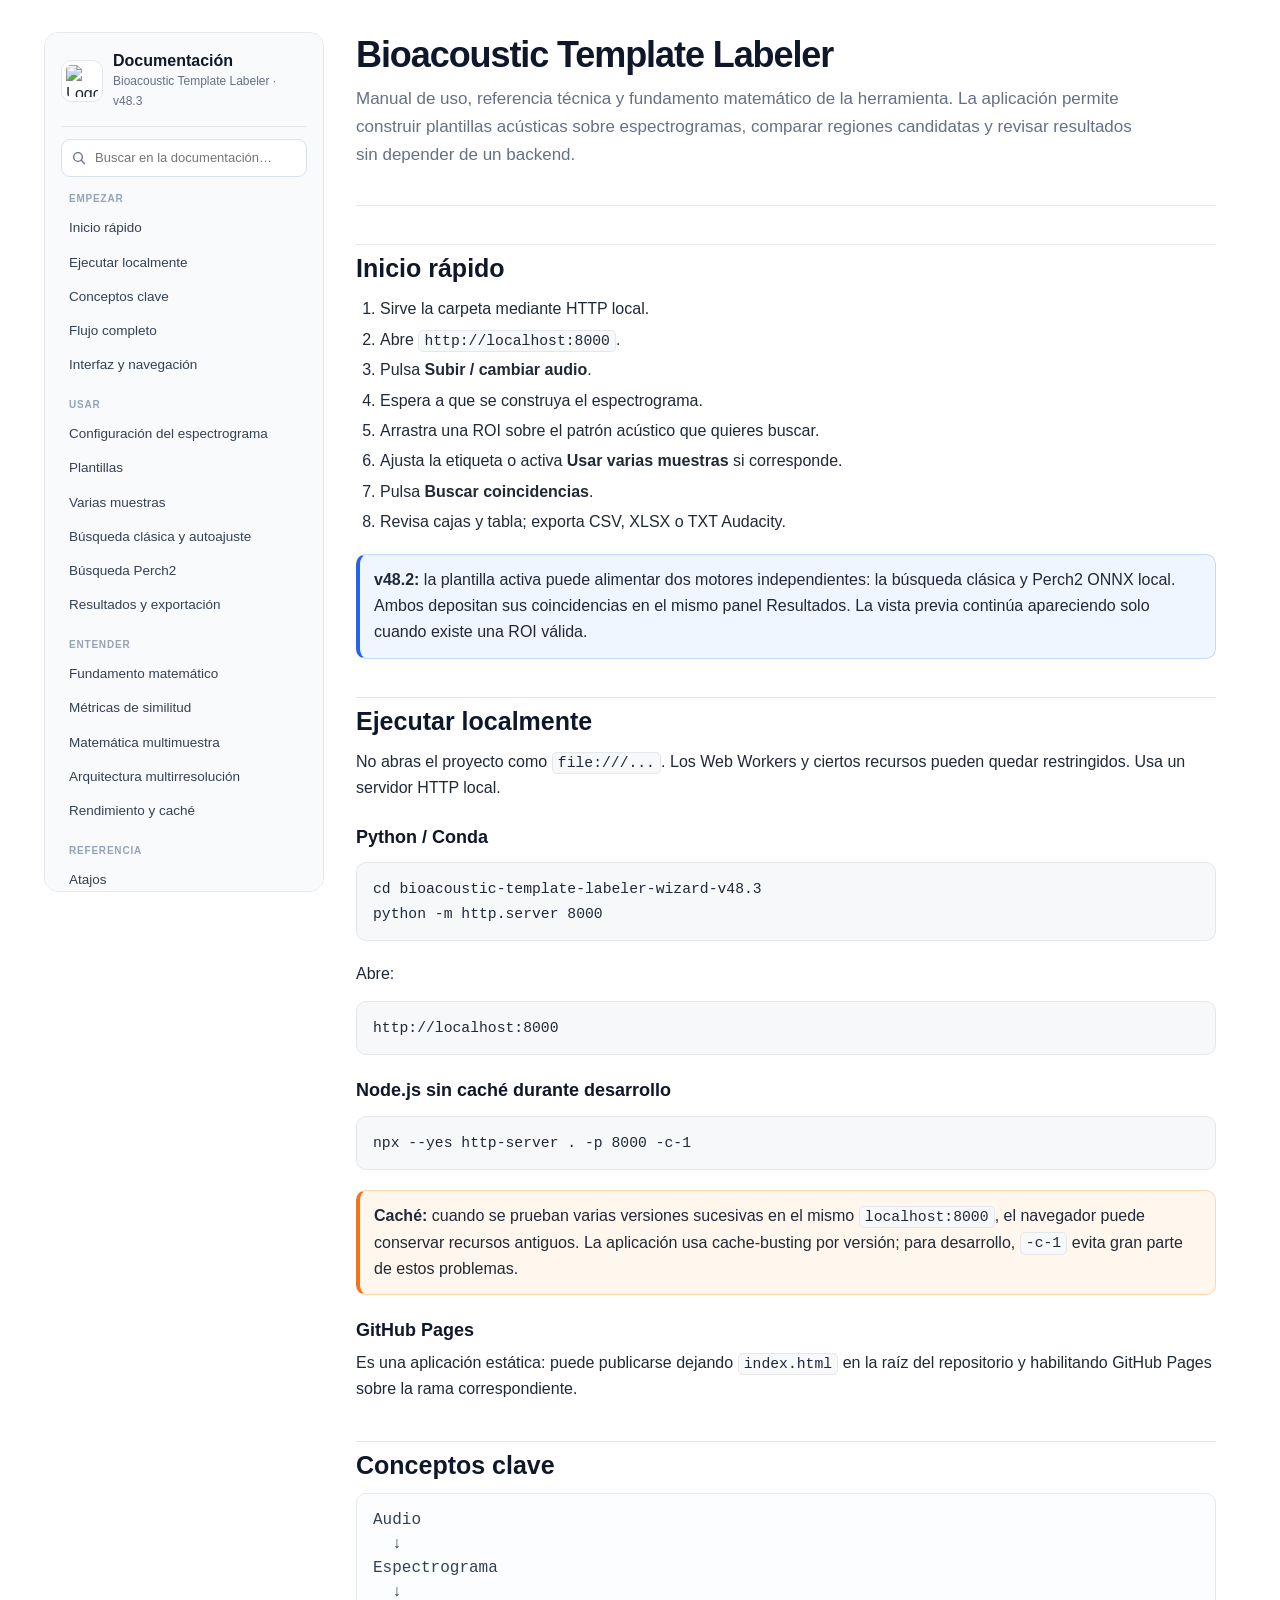
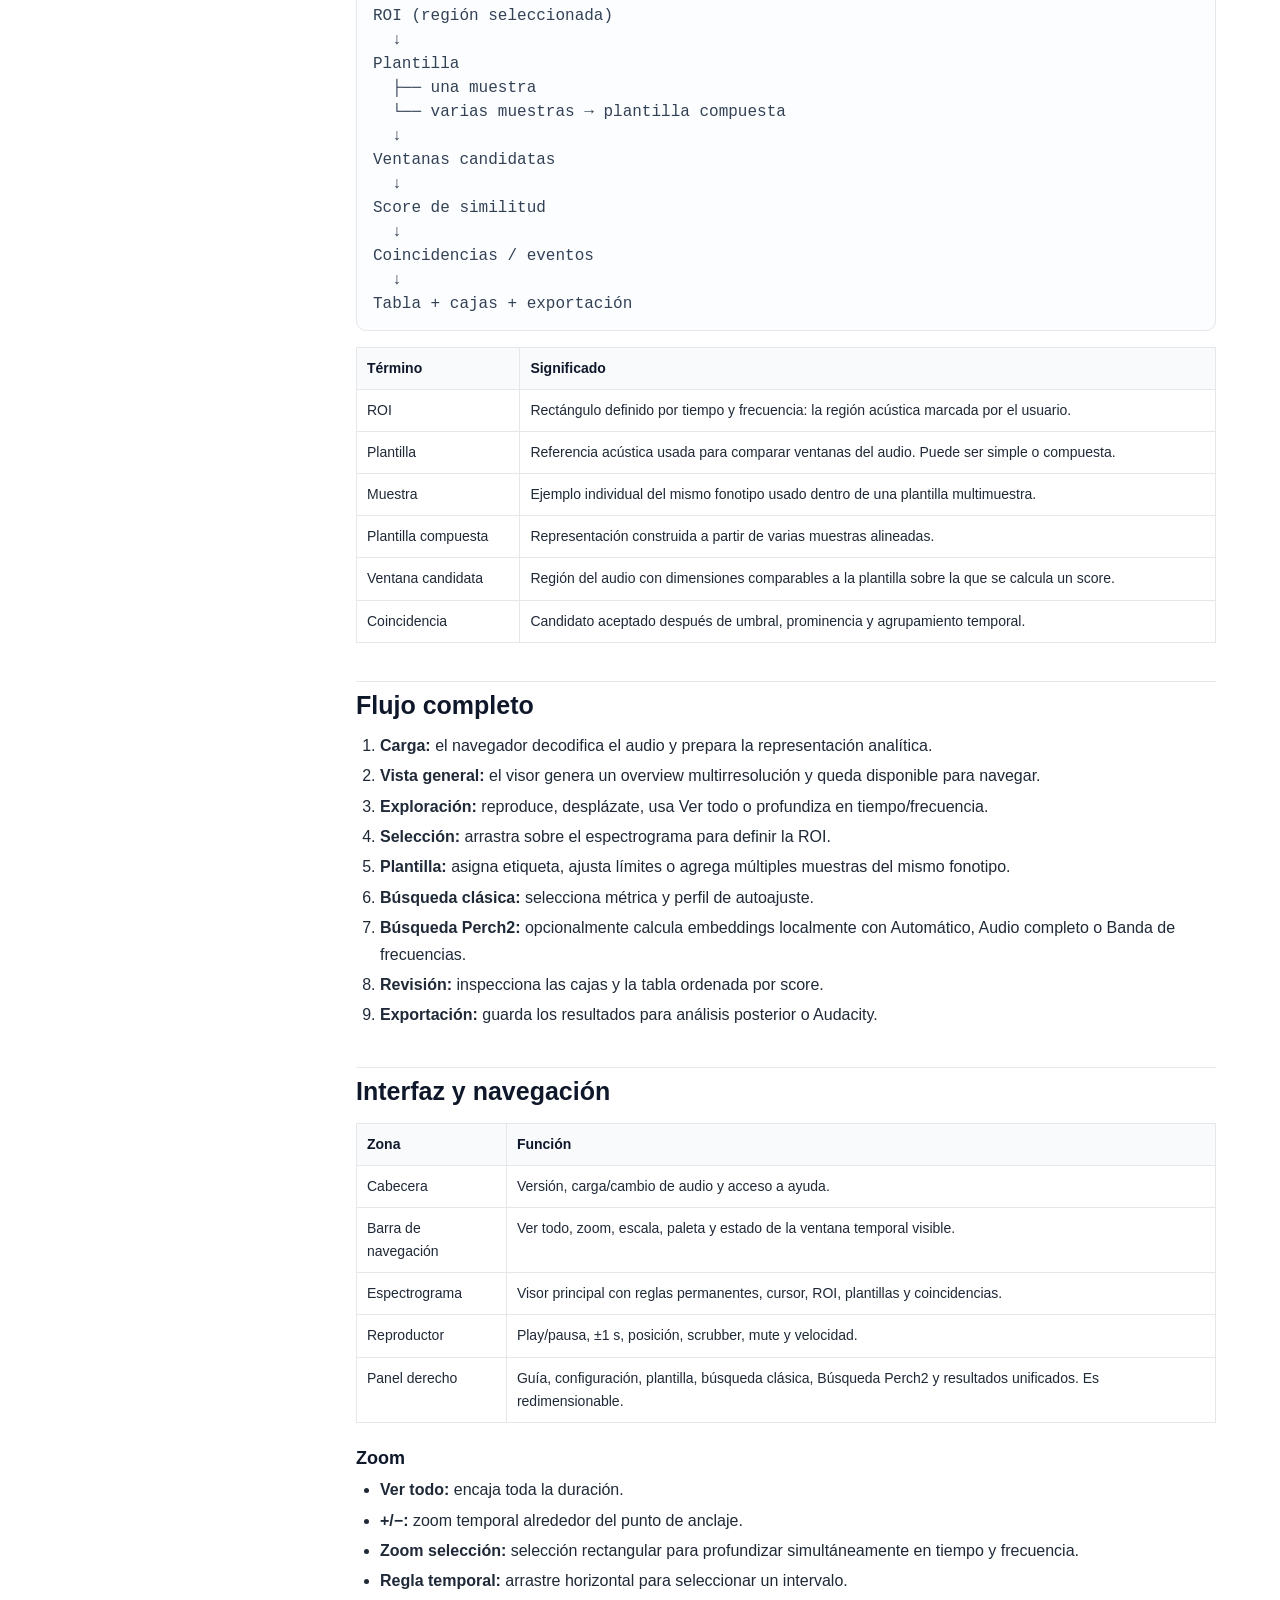
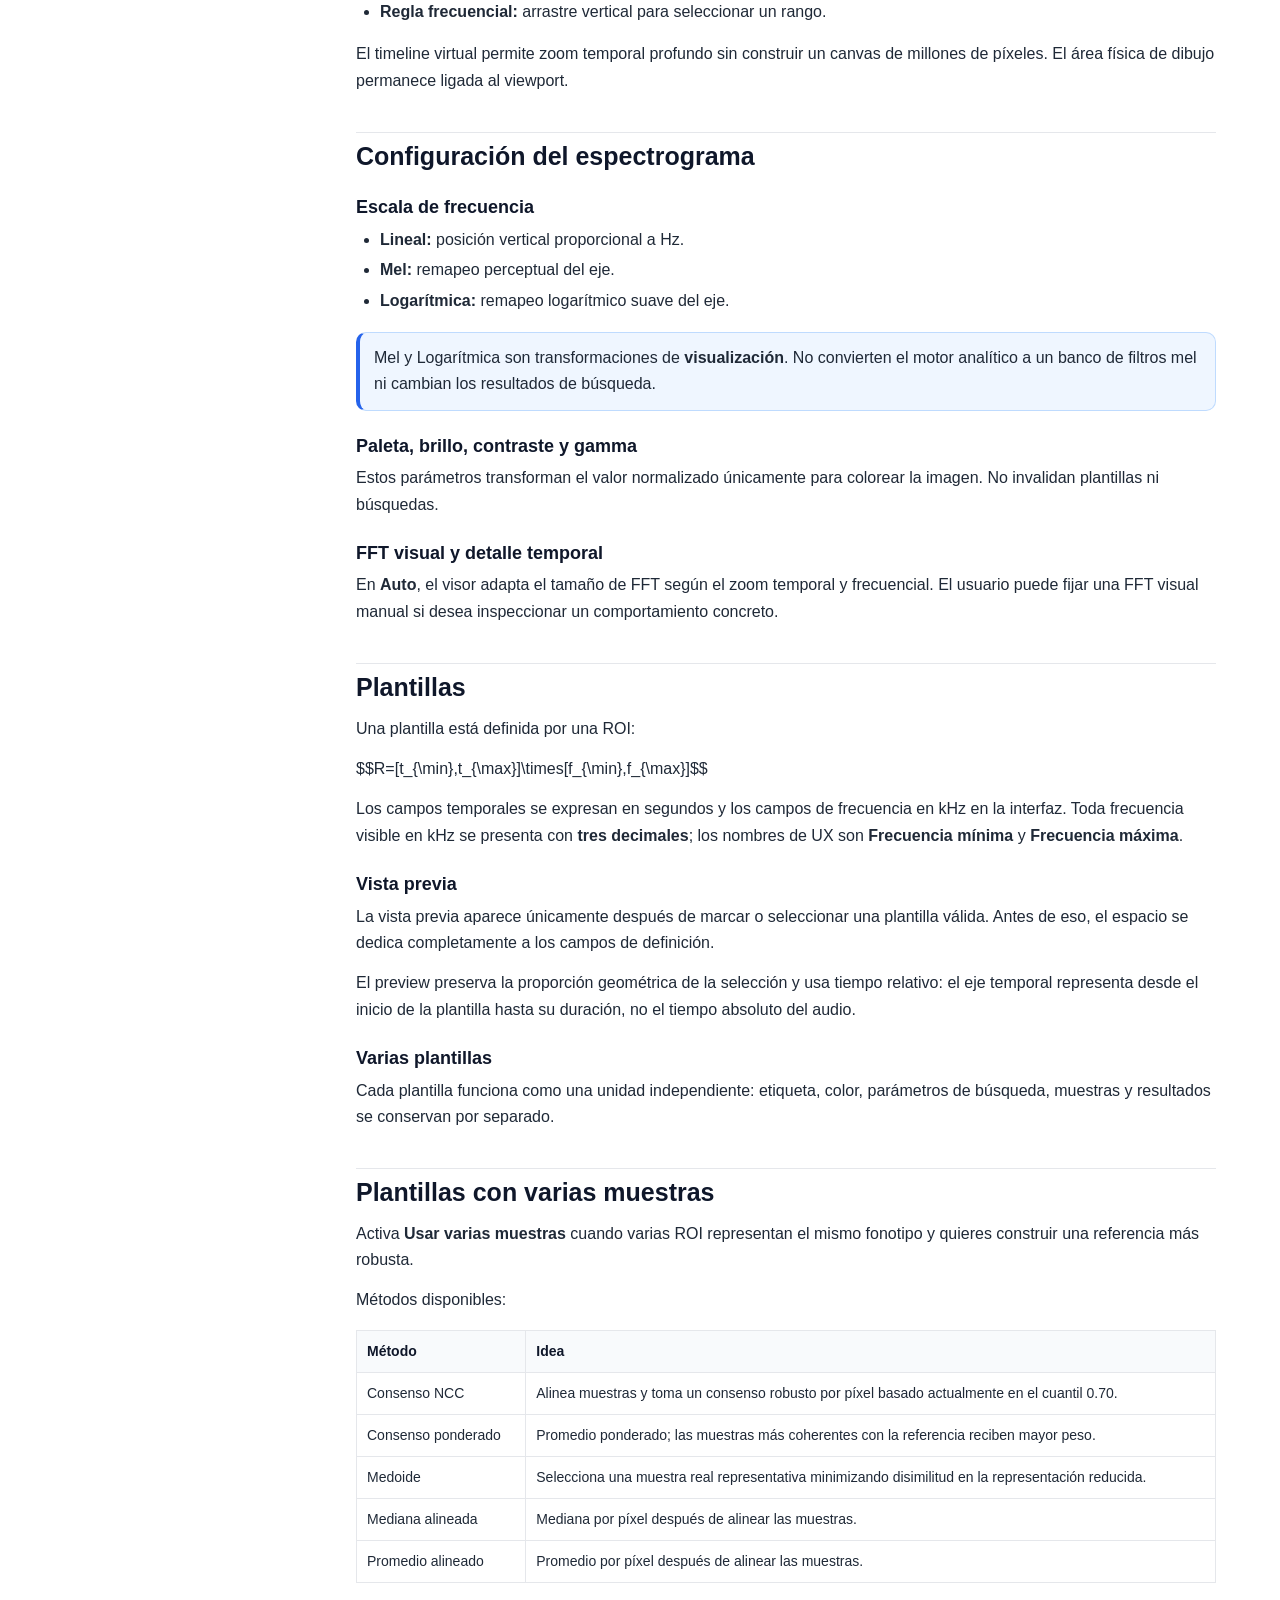
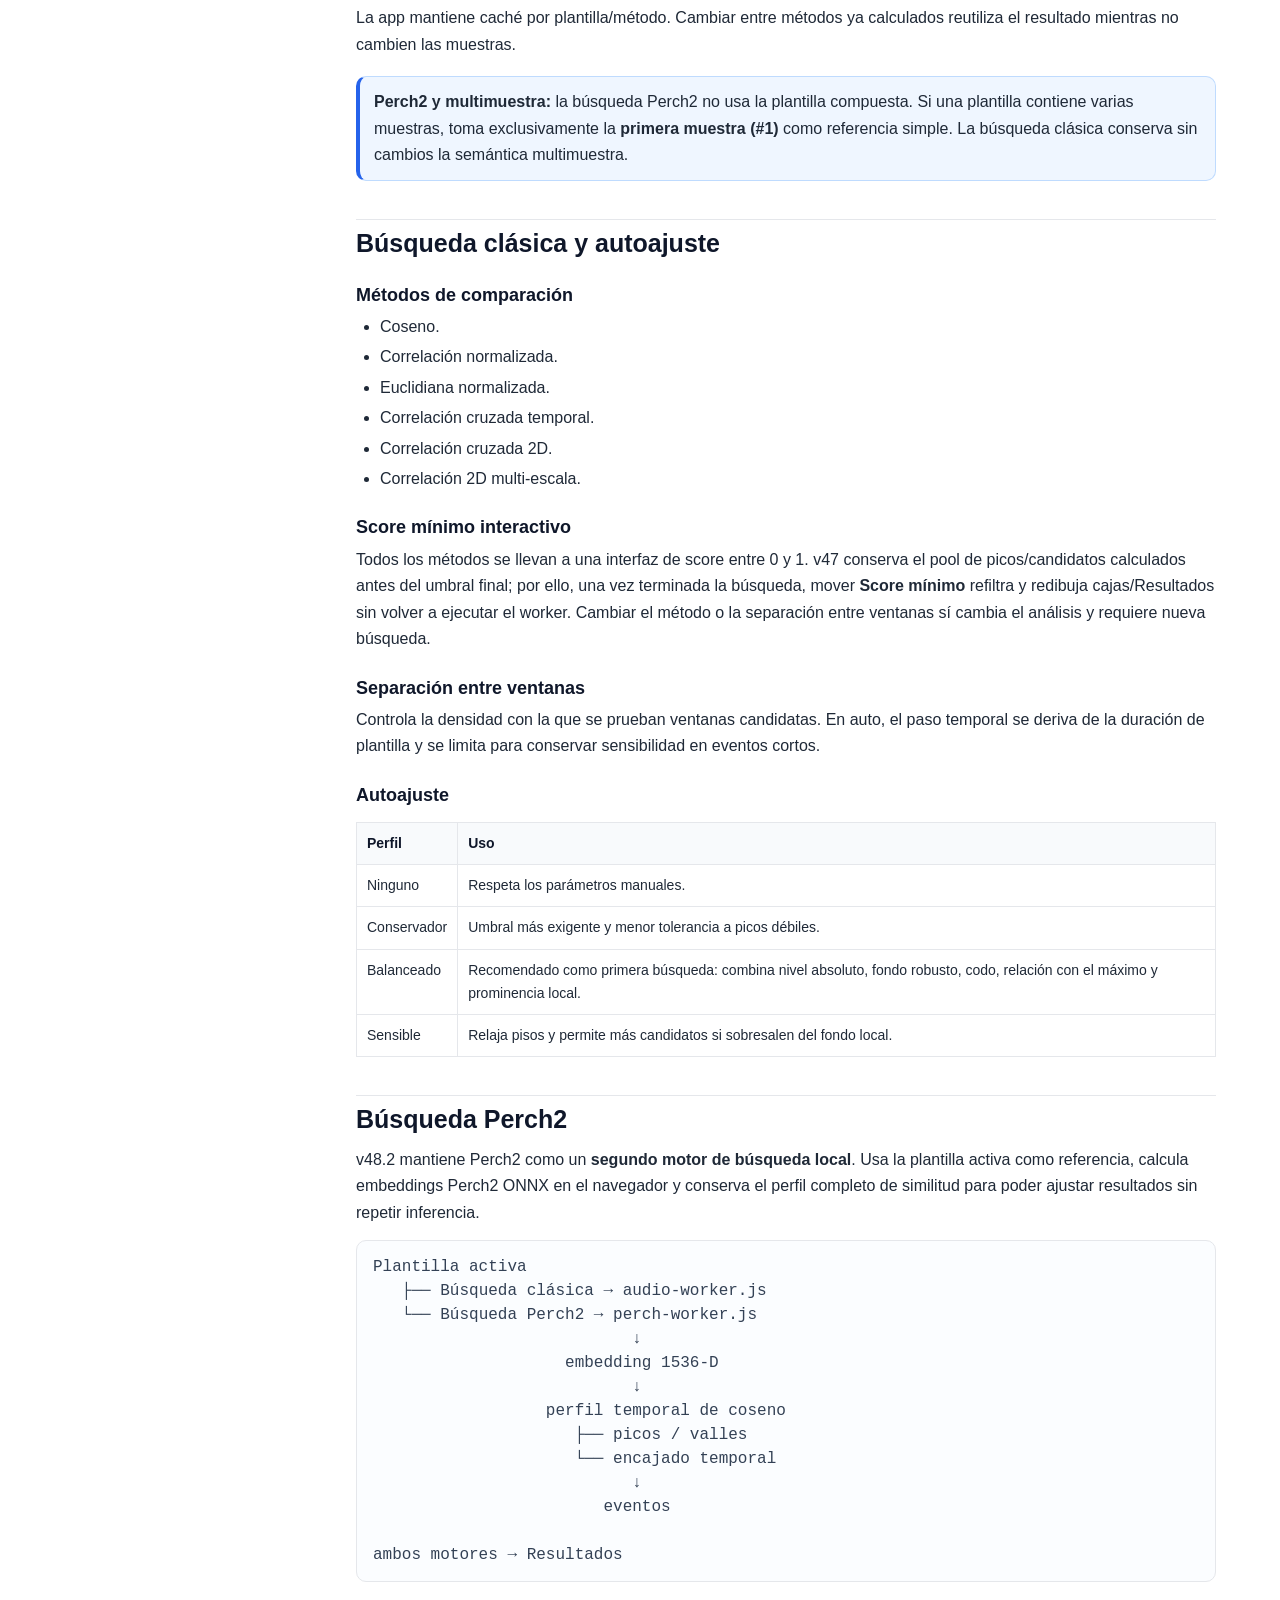
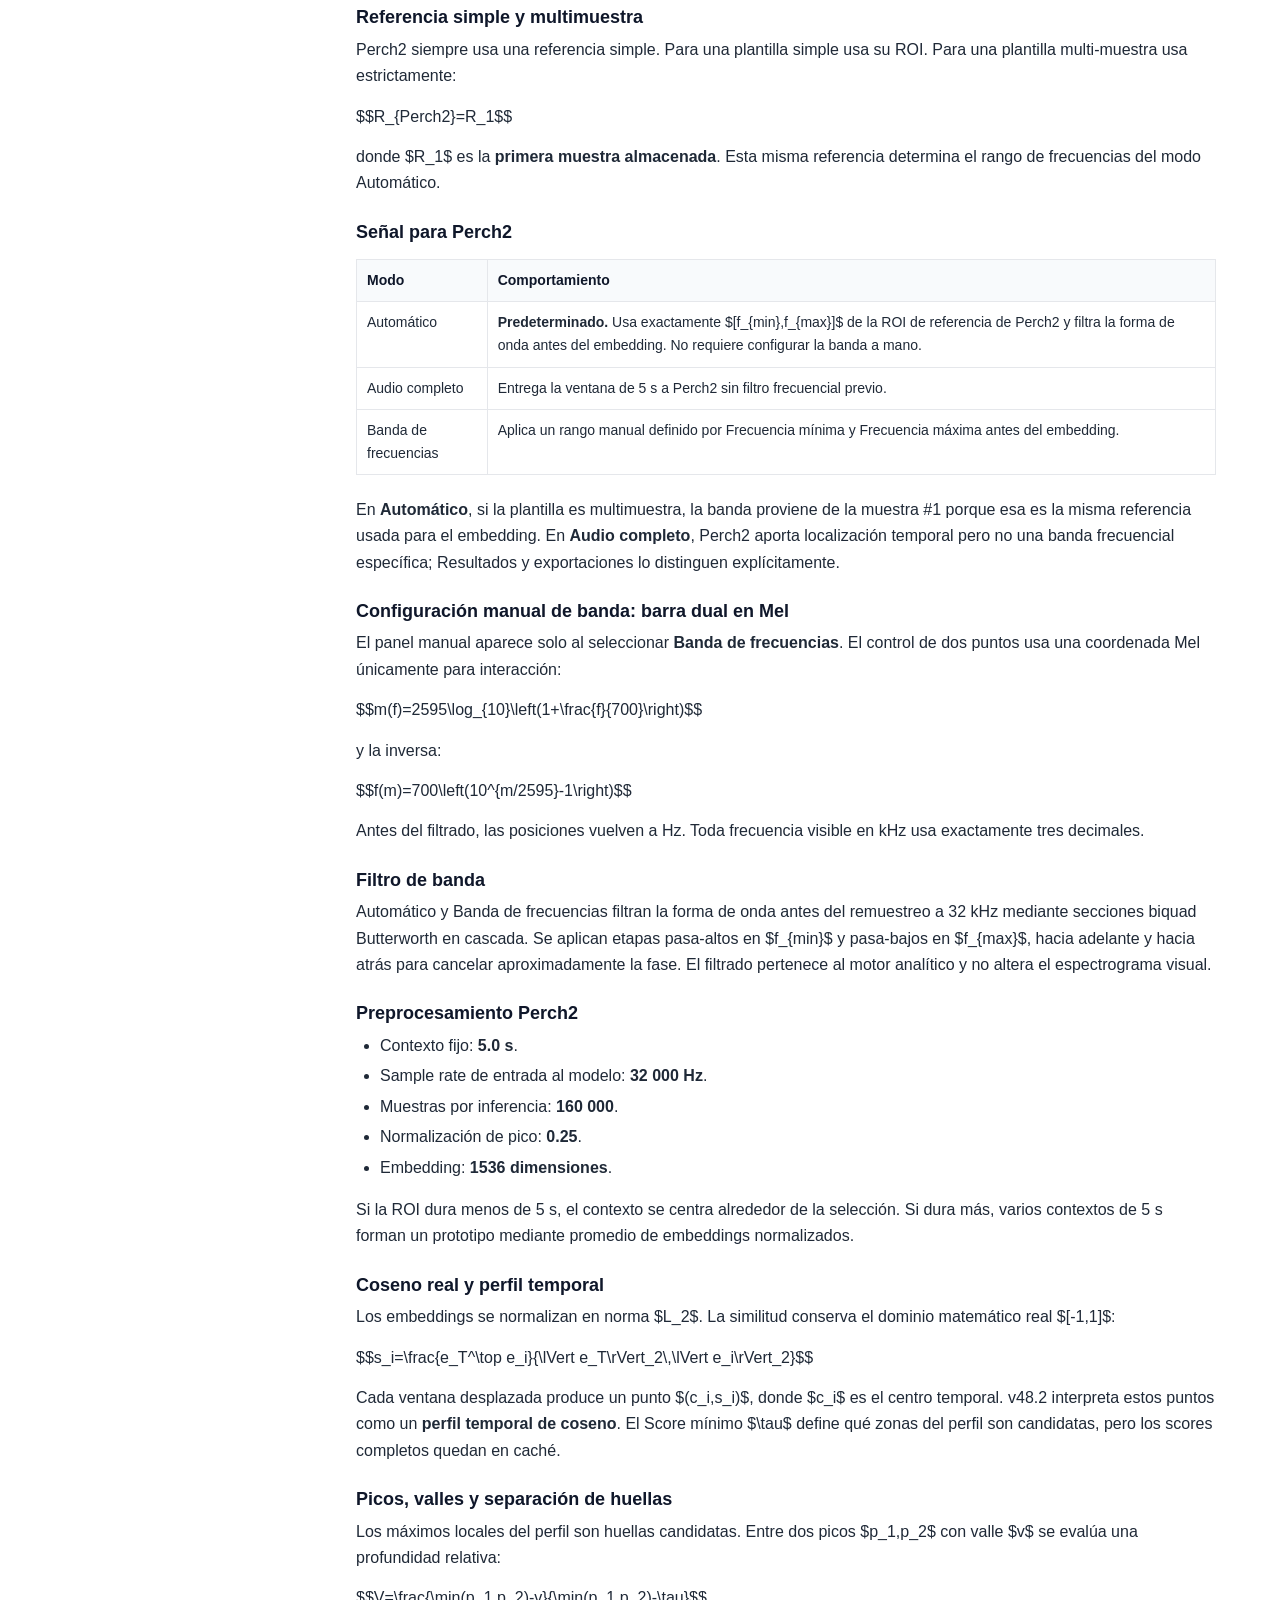
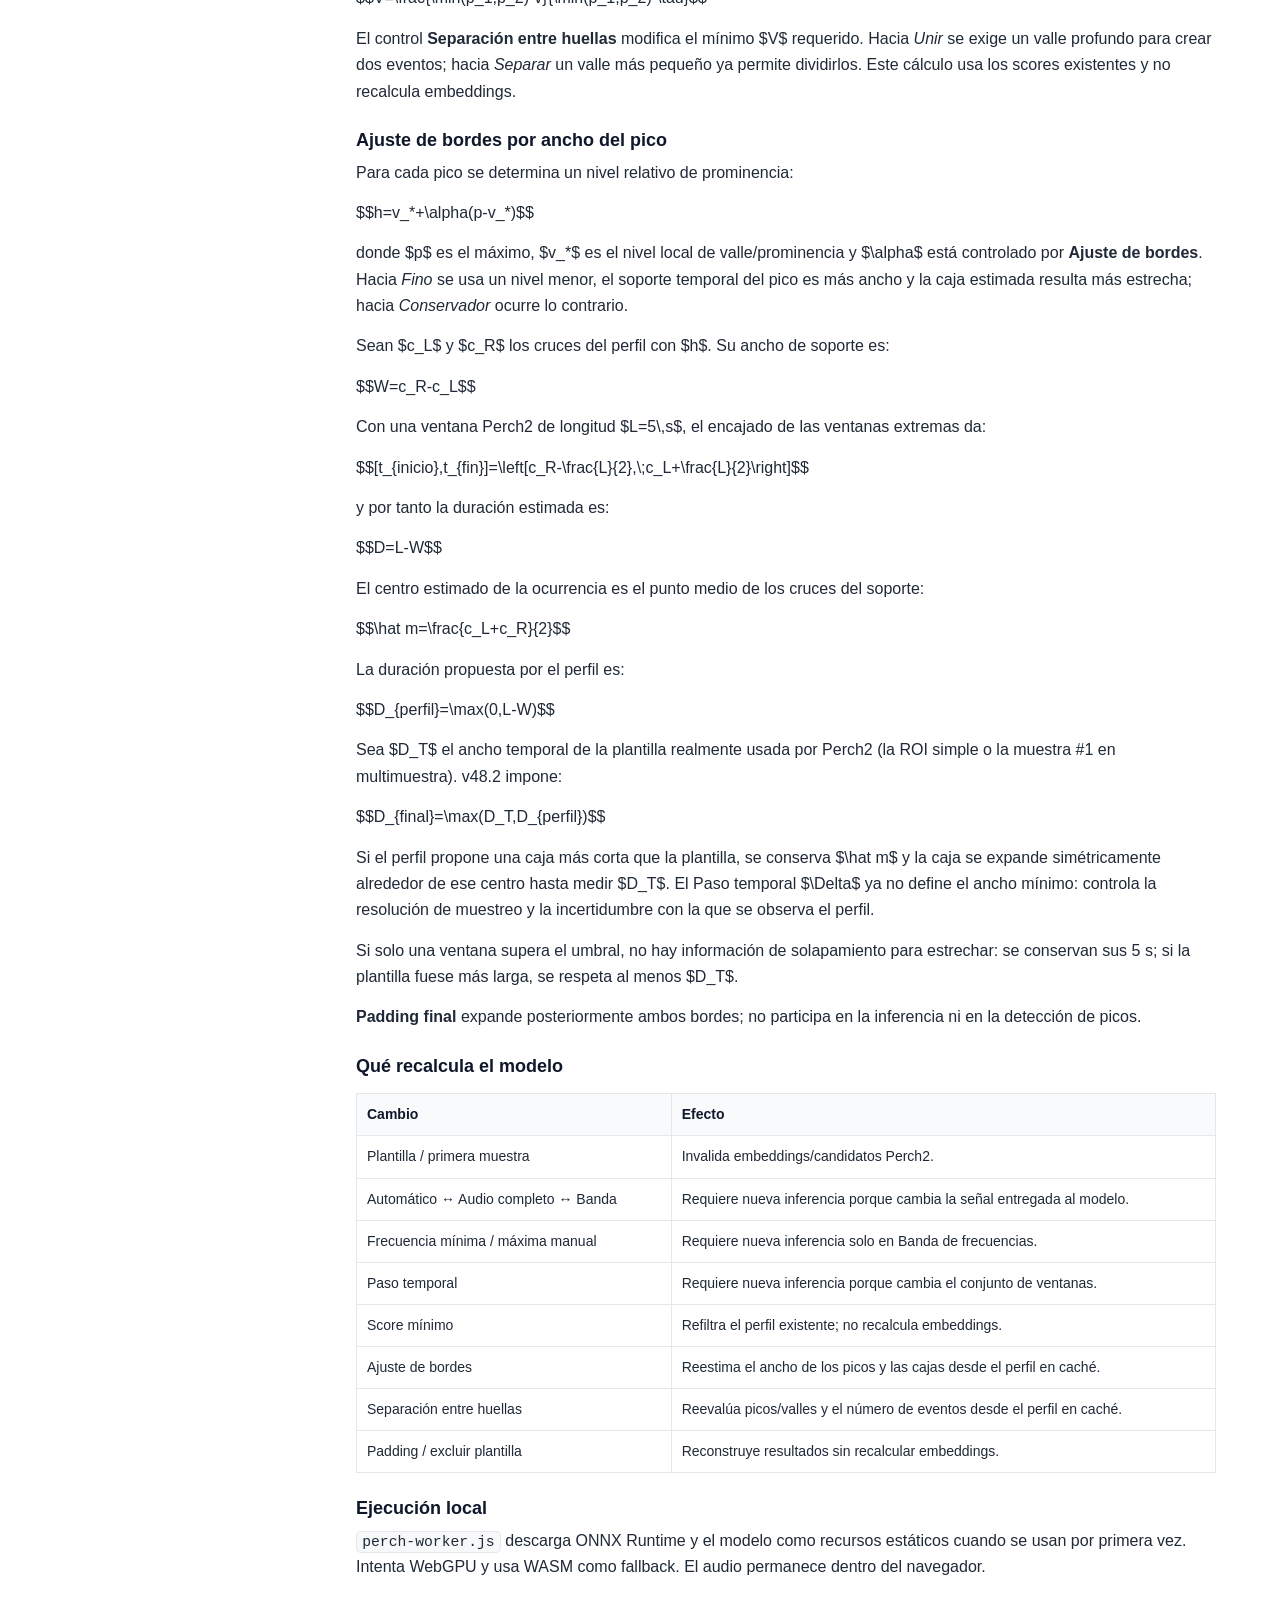
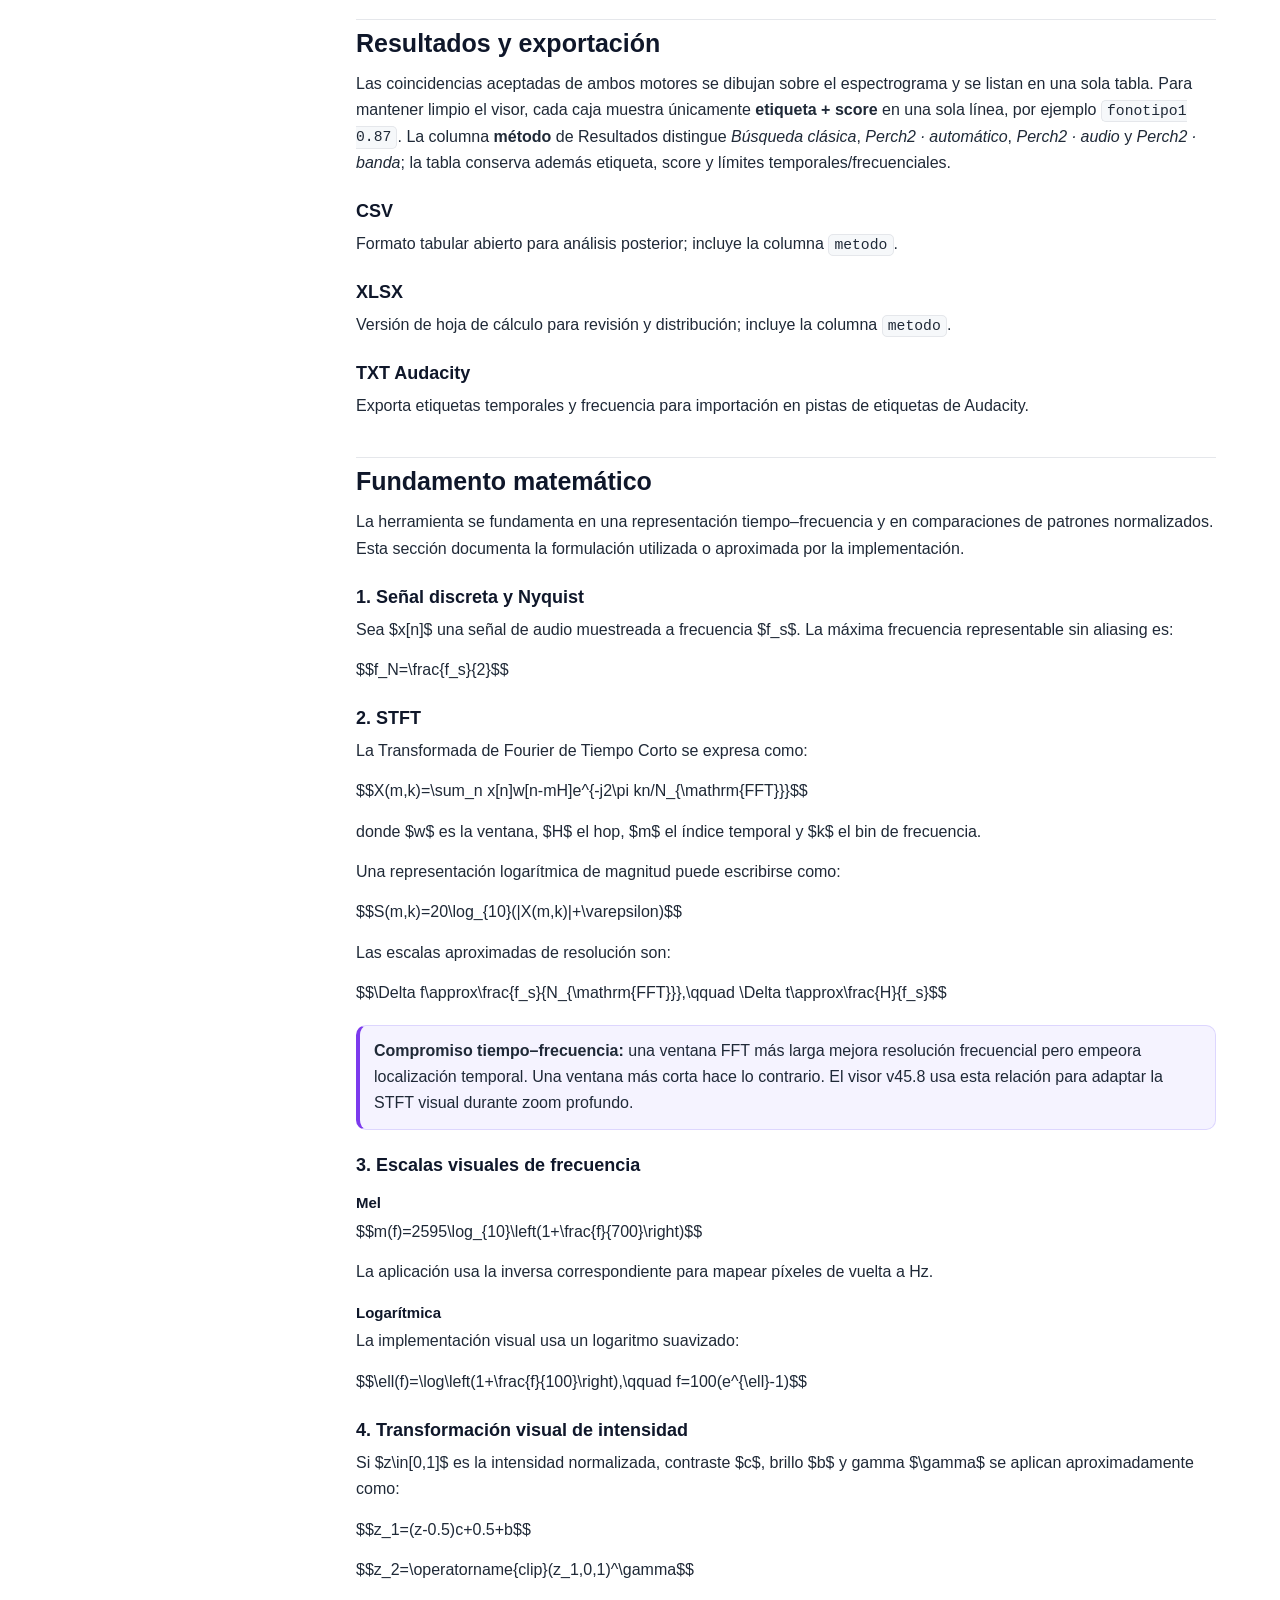
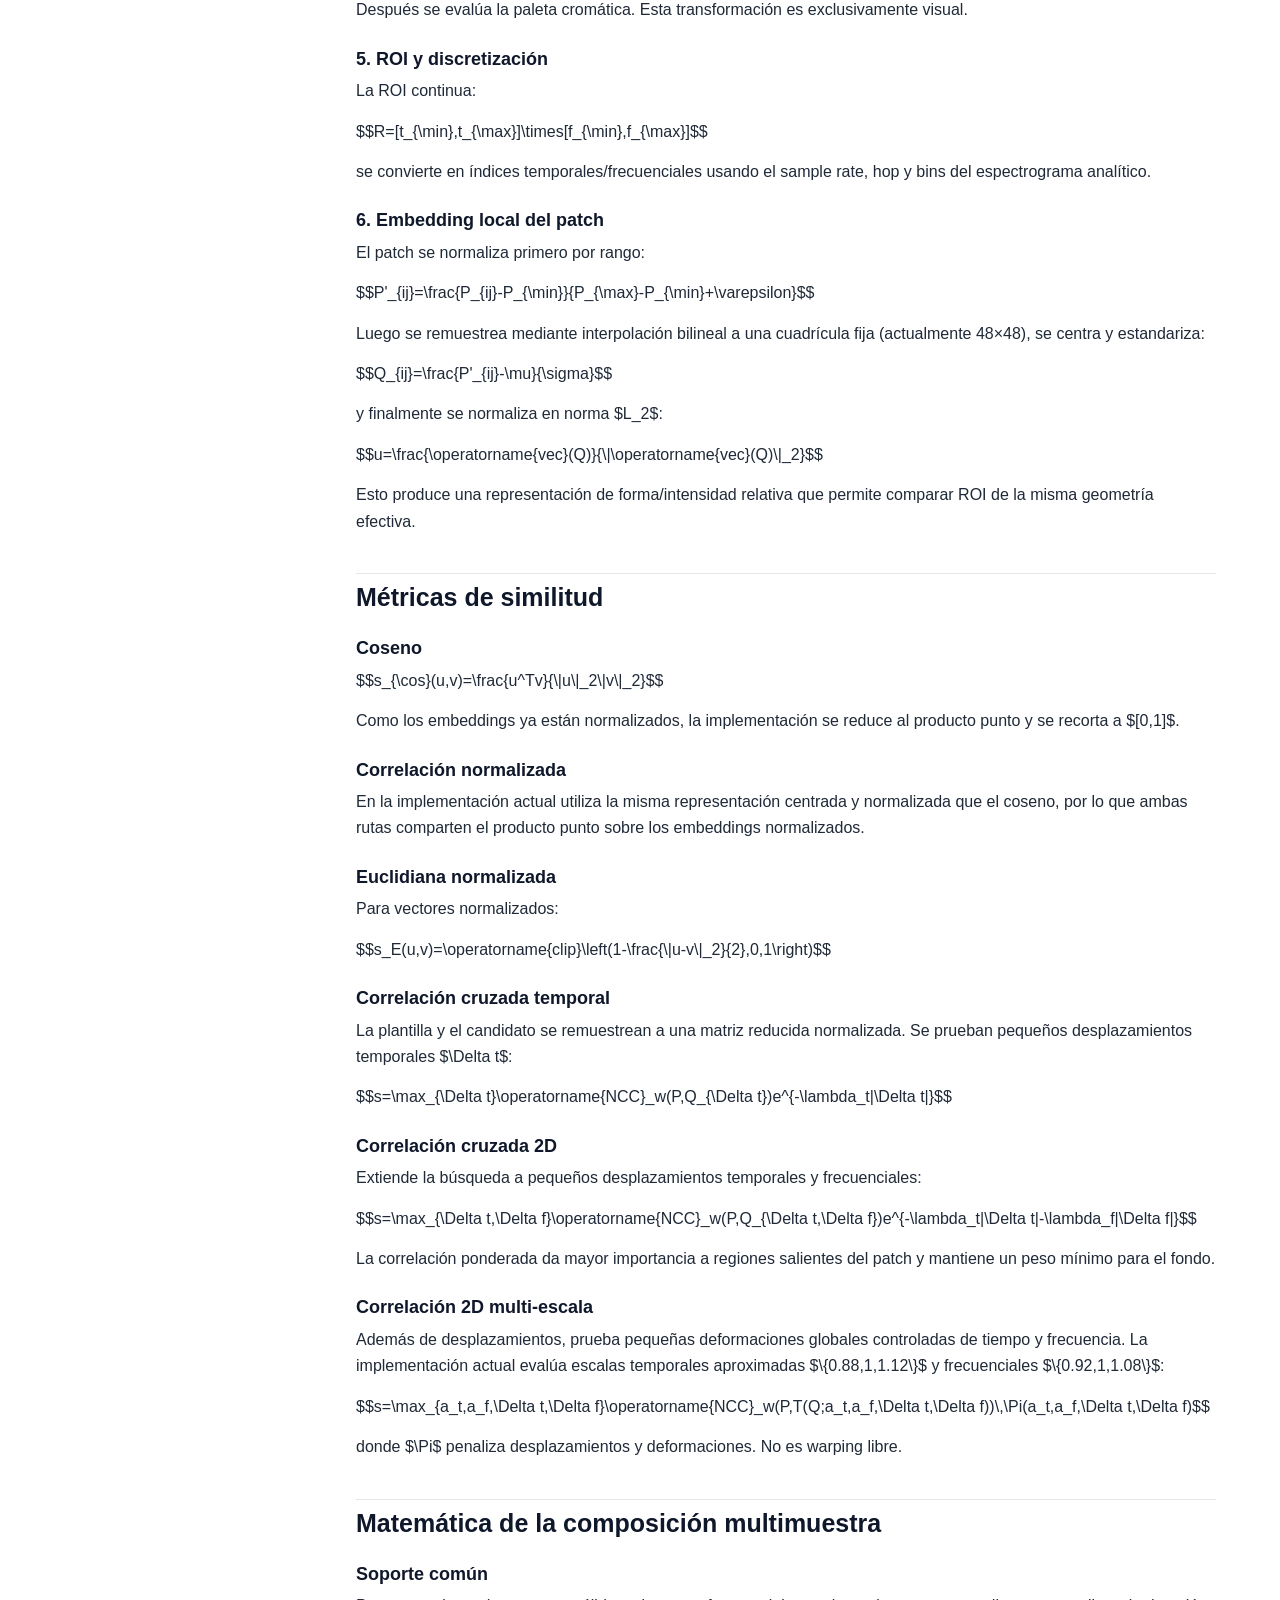
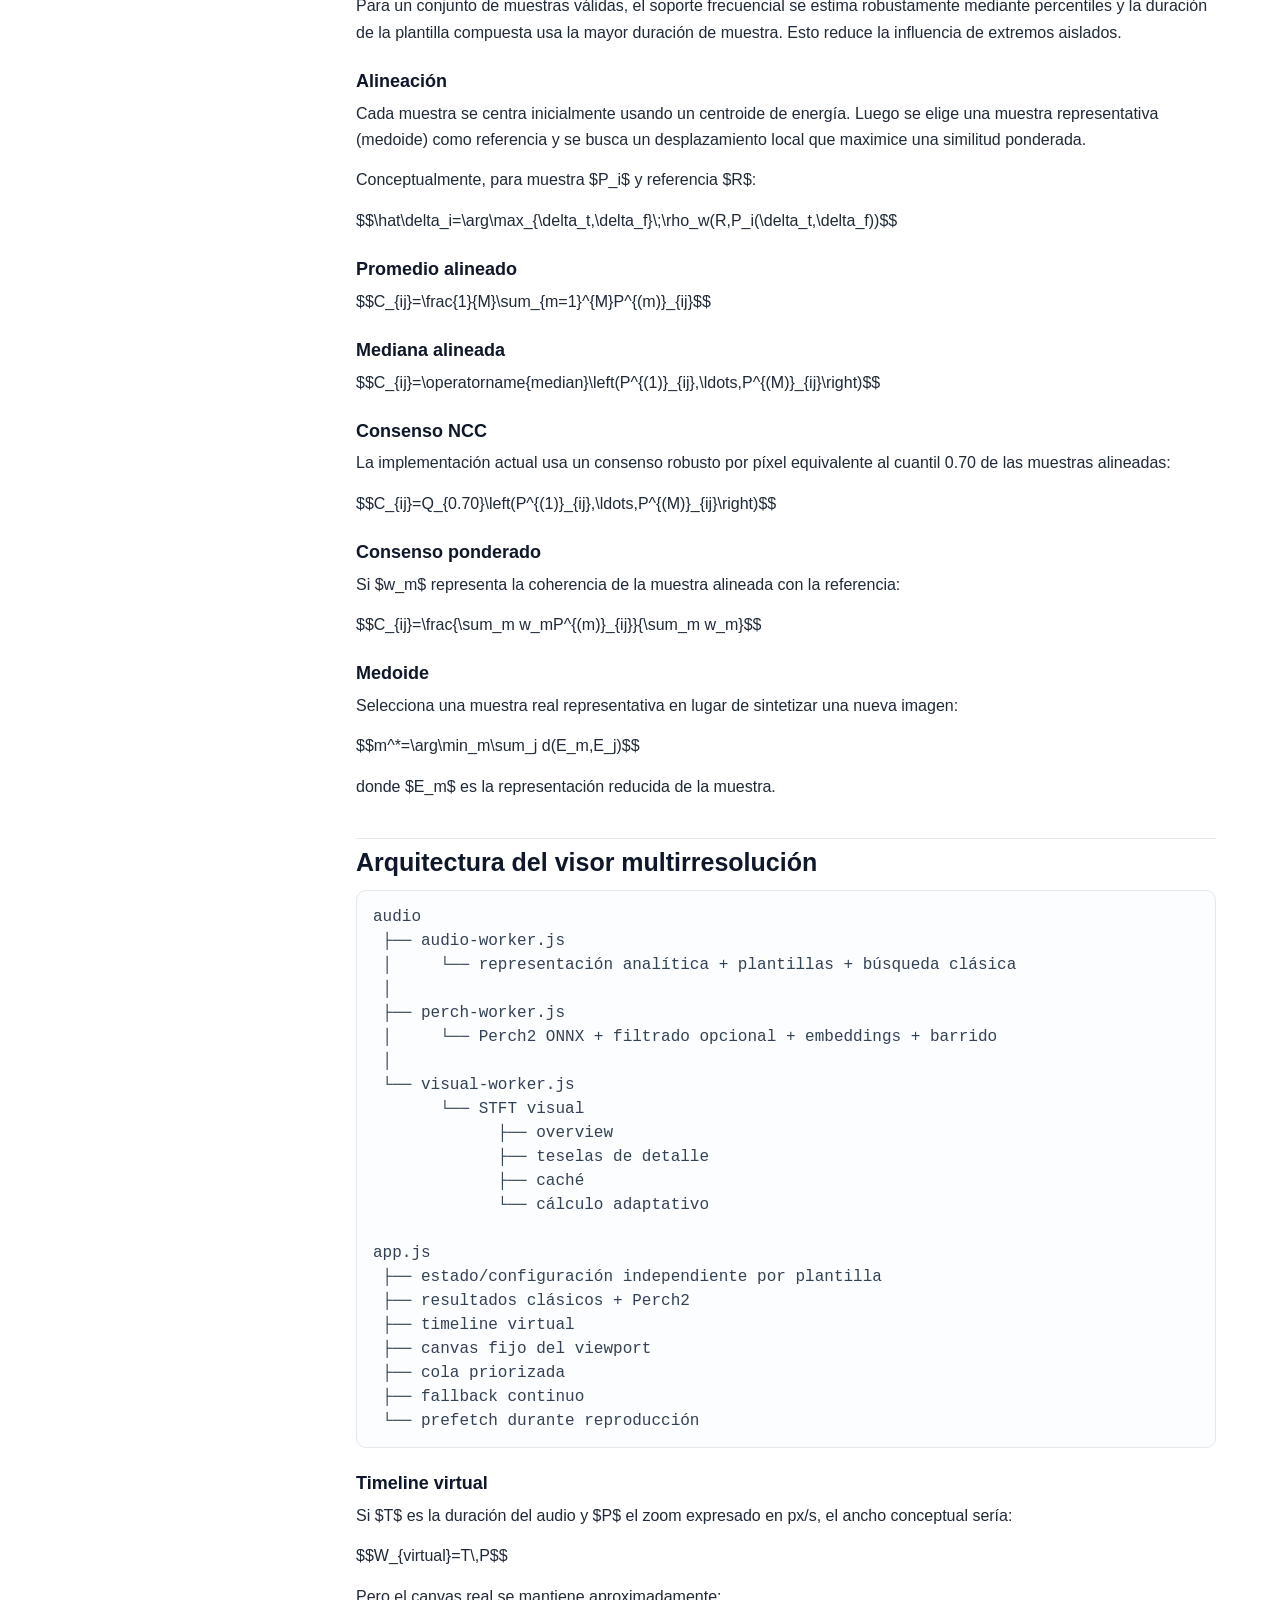
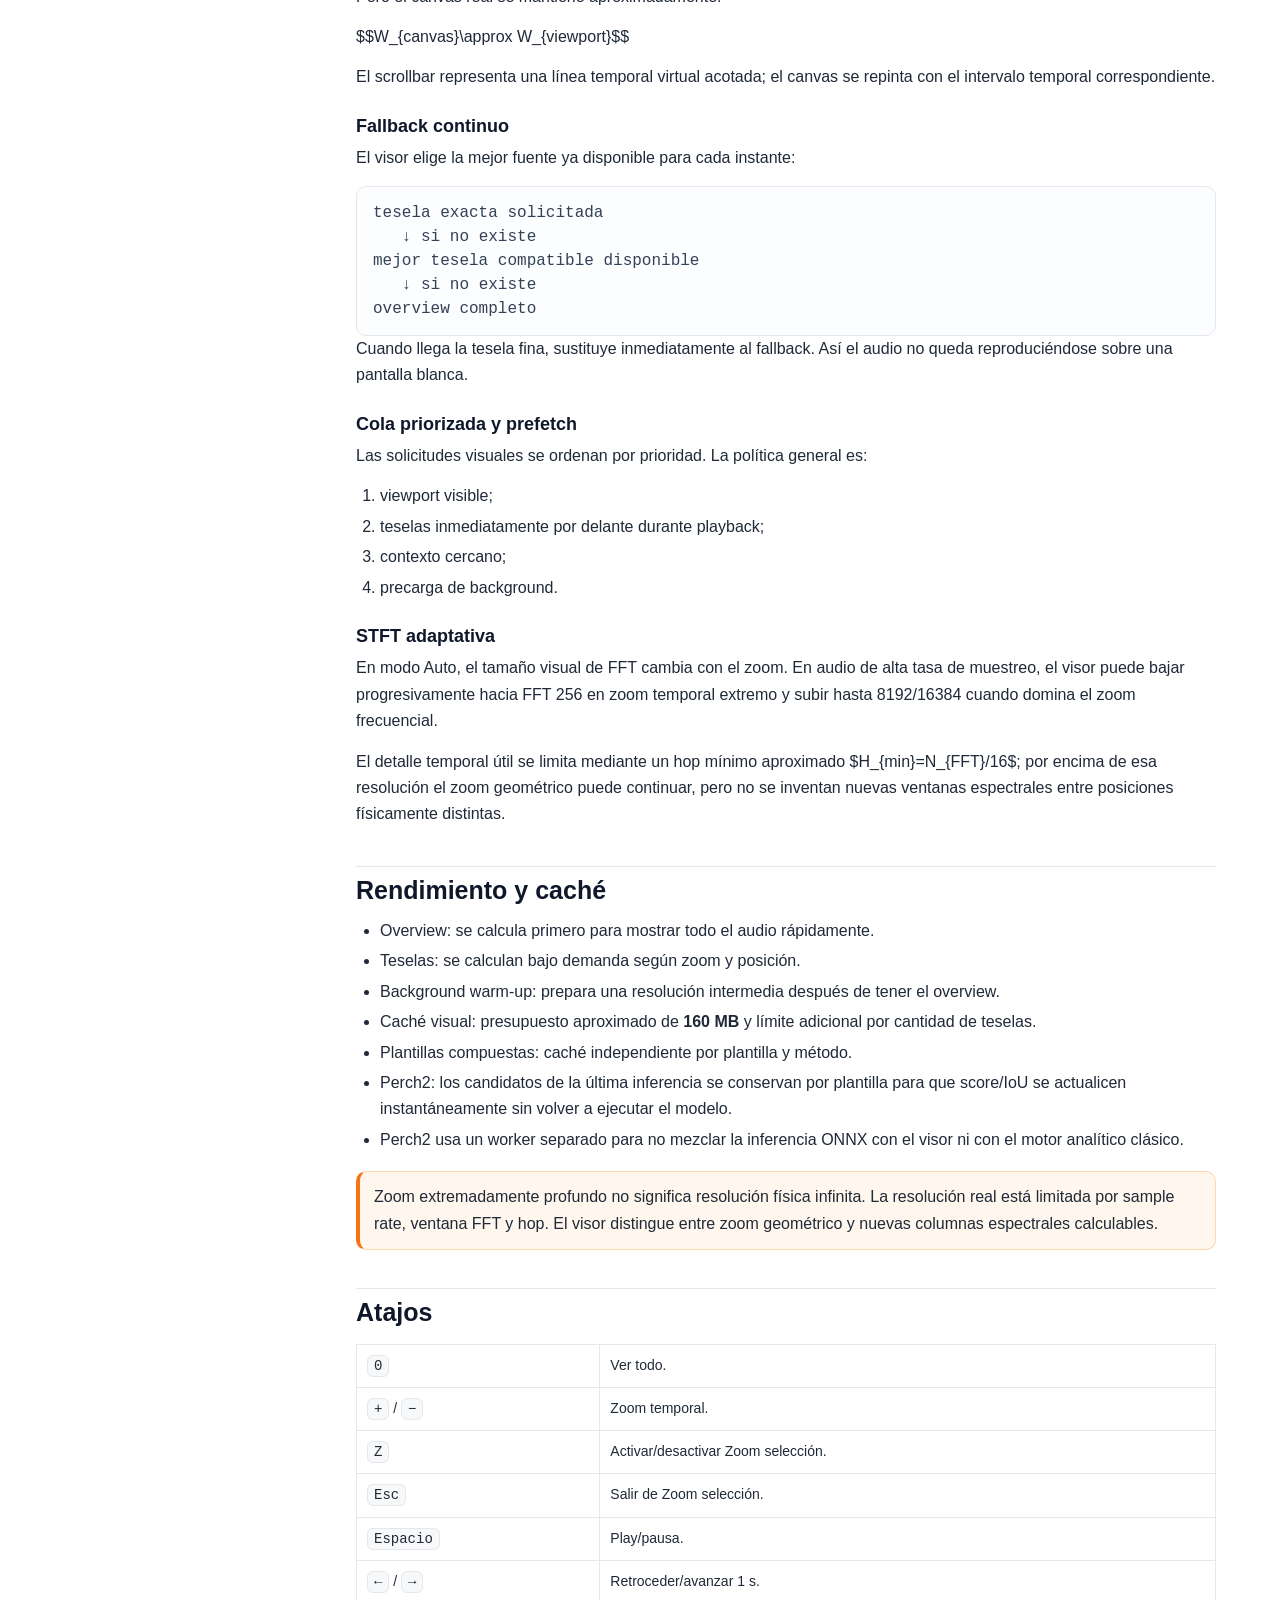
==== commit 6c8e9f91: "v48.3 — 2026-08-16 ## v48.3 — 2026-08-16  ### Changed - Las etiquetas visibles sobre las cajas de co" ====
--- a/documentacion.html
+++ b/documentacion.html
@@ -3,7 +3,7 @@
 <head>
   <meta charset="utf-8" />
   <meta name="viewport" content="width=device-width, initial-scale=1" />
-  <title>Documentación v48.2 · Bioacoustic Template Labeler</title>
+  <title>Documentación v48.3 · Bioacoustic Template Labeler</title>
   <style>
     :root {
       --bg: #ffffff;
@@ -126,7 +126,7 @@
     <aside>
       <div class="logo">
         <img src="https://jocotoco.org.ec/dct/tmp_adjuntos/noEn/000/073/MatrizDatos_1757014841Logo-jocotoco2025.svg" alt="Logo Jocotoco">
-        <div><strong>Documentación</strong><span>Bioacoustic Template Labeler · v48.2</span></div>
+        <div><strong>Documentación</strong><span>Bioacoustic Template Labeler · v48.3</span></div>
       </div>
 
       <div class="doc-search">
@@ -196,7 +196,7 @@
         <h2>Ejecutar localmente</h2>
         <p>No abras el proyecto como <code>file:///...</code>. Los Web Workers y ciertos recursos pueden quedar restringidos. Usa un servidor HTTP local.</p>
         <h3>Python / Conda</h3>
-        <pre><code>cd bioacoustic-template-labeler-wizard-v48.2
+        <pre><code>cd bioacoustic-template-labeler-wizard-v48.3
 python -m http.server 8000</code></pre>
         <p>Abre:</p>
         <pre><code>http://localhost:8000</code></pre>
@@ -454,7 +454,7 @@
 
       <section id="resultados" data-search="tabla metodo perch2 clasica score csv xlsx txt audacity exportacion cajas">
         <h2>Resultados y exportación</h2>
-        <p>Las coincidencias aceptadas de ambos motores se dibujan sobre el espectrograma y se listan en una sola tabla. La columna <strong>método</strong> distingue <em>Búsqueda clásica</em>, <em>Perch2 · automático</em>, <em>Perch2 · audio</em> y <em>Perch2 · banda</em>. La tabla conserva etiqueta, score y límites temporales/frecuenciales.</p>
+        <p>Las coincidencias aceptadas de ambos motores se dibujan sobre el espectrograma y se listan en una sola tabla. Para mantener limpio el visor, cada caja muestra únicamente <strong>etiqueta + score</strong> en una sola línea, por ejemplo <code>fonotipo1 0.87</code>. La columna <strong>método</strong> de Resultados distingue <em>Búsqueda clásica</em>, <em>Perch2 · automático</em>, <em>Perch2 · audio</em> y <em>Perch2 · banda</em>; la tabla conserva además etiqueta, score y límites temporales/frecuenciales.</p>
         <h3>CSV</h3><p>Formato tabular abierto para análisis posterior; incluye la columna <code>metodo</code>.</p>
         <h3>XLSX</h3><p>Versión de hoja de cálculo para revisión y distribución; incluye la columna <code>metodo</code>.</p>
         <h3>TXT Audacity</h3><p>Exporta etiquetas temporales y frecuencia para importación en pistas de etiquetas de Audacity.</p>
@@ -692,7 +692,12 @@
 
       <section id="cambios" data-search="changelog control cambios 46 perch2 45.8.4 45.8.3 45.8.2 45.8.1 45.8">
         <h2>Control de cambios</h2>
-        <h3>v48.2 — actual</h3>
+        <h3>v48.3 — actual</h3>
+        <ul>
+          <li>Las cajas de coincidencias muestran únicamente <strong>etiqueta + score</strong> en una sola línea para reducir saturación visual.</li>
+          <li>El método y el resto de metadatos permanecen en Resultados; no cambia ninguna lógica analítica.</li>
+        </ul>
+        <h3>v48.2</h3>
         <p><strong>Ancho mínimo = plantilla:</strong> el perfil temporal define el centro y una duración propuesta, pero la caja final no puede ser más corta que la referencia usada por Perch2. El paso temporal queda como resolución del perfil.</p>
         <ul>
           <li>Automático pasa a ser el modo Perch2 predeterminado y usa la banda de la referencia.</li>
@@ -727,7 +732,7 @@
         <details><summary>v11 / v9 — métricas y exportación</summary><div><p>Unificación de score 0–1, correlación normalizada, etiquetas opcionales y exportación TXT Audacity.</p></div></details>
       </section>
 
-      <div class="footer">Bioacoustic Template Labeler · documentación v48.2 · Proyecto web estático con procesamiento local en el navegador.</div>
+      <div class="footer">Bioacoustic Template Labeler · documentación v48.3 · Proyecto web estático con procesamiento local en el navegador.</div>
     </main>
   </div>
 
